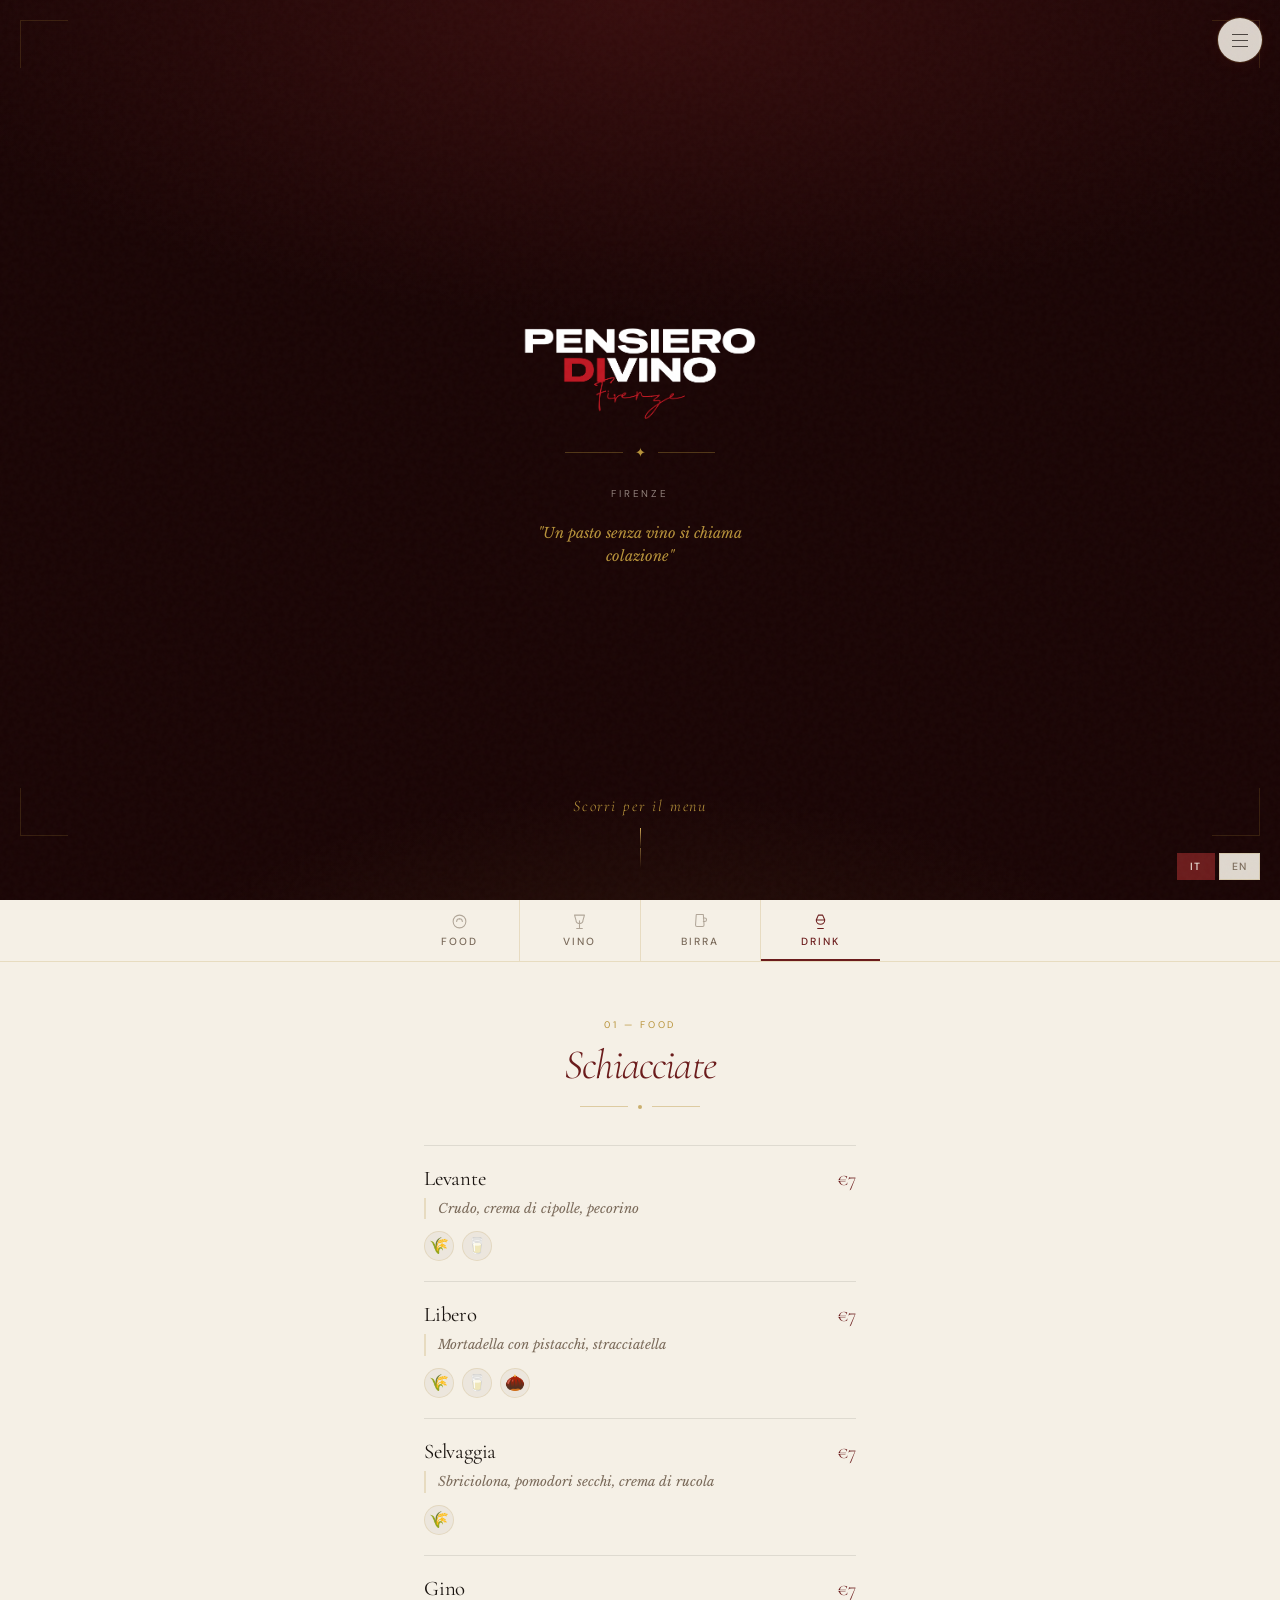
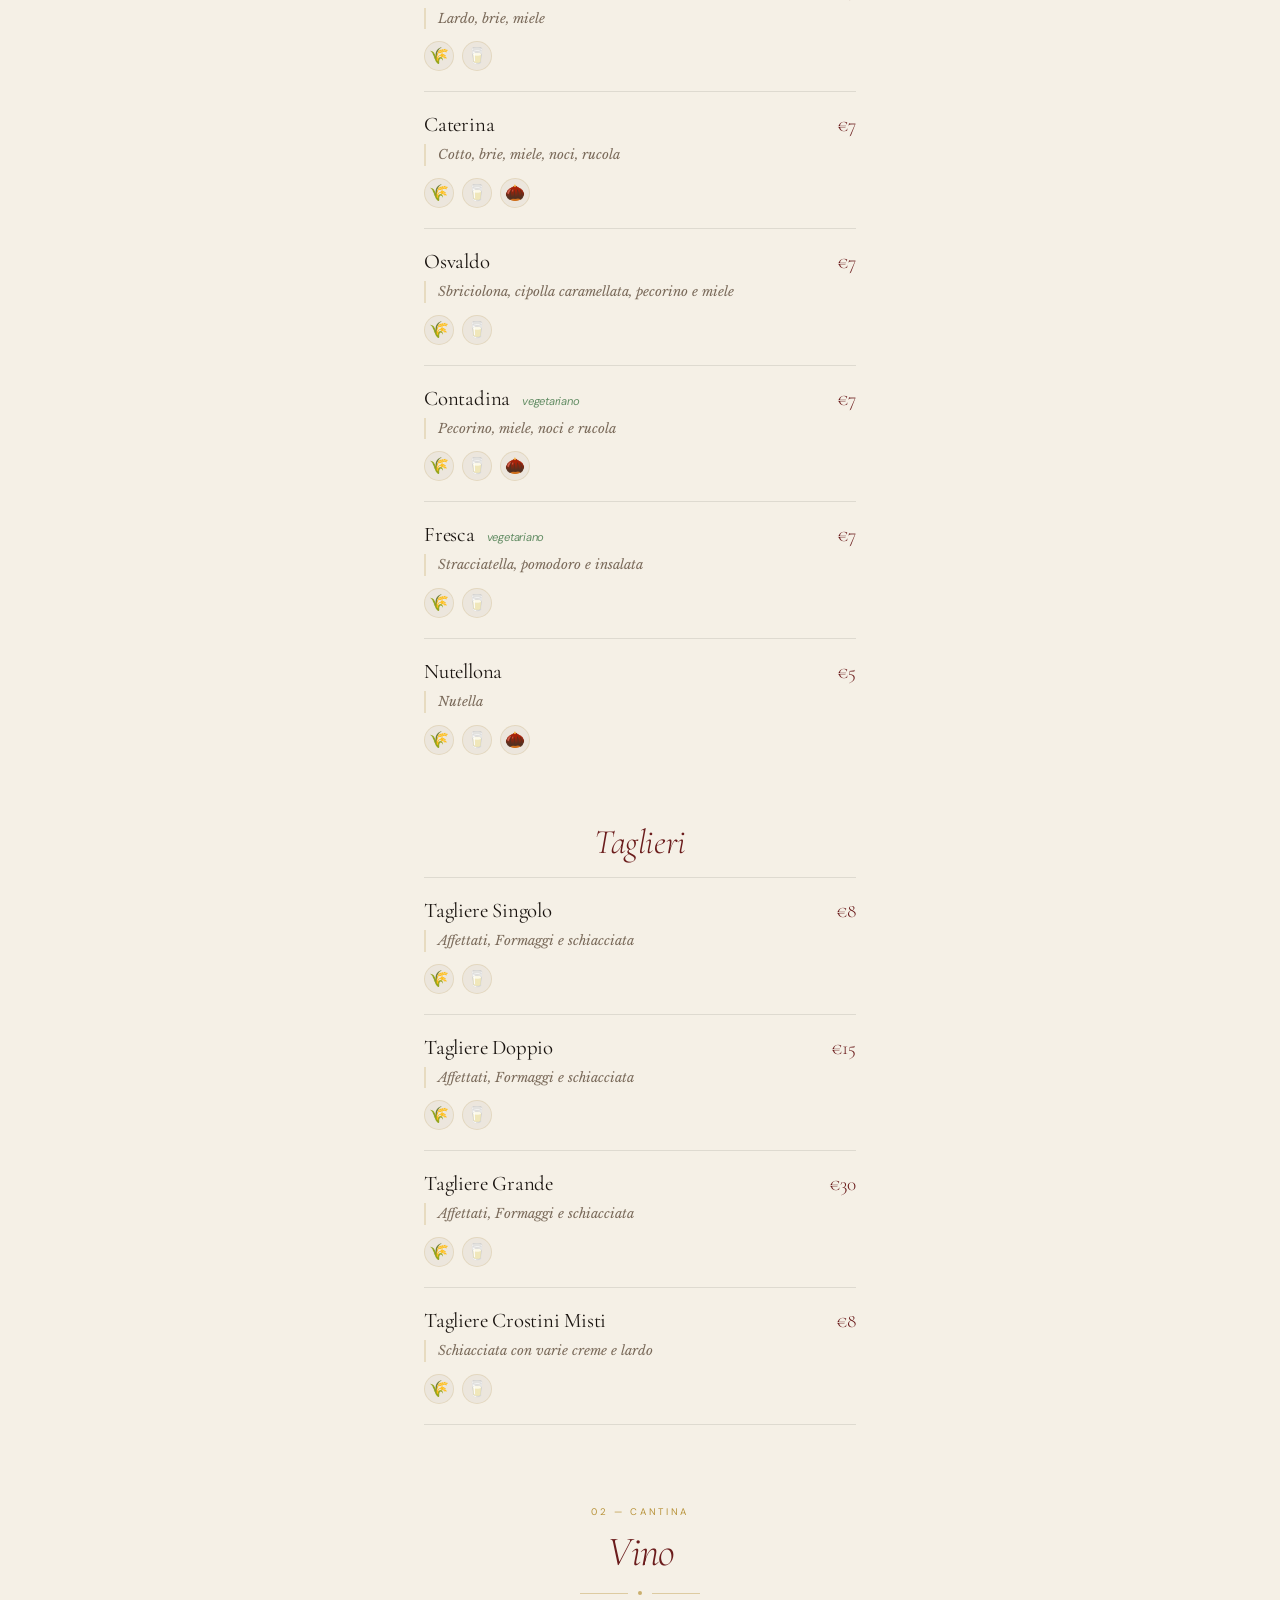
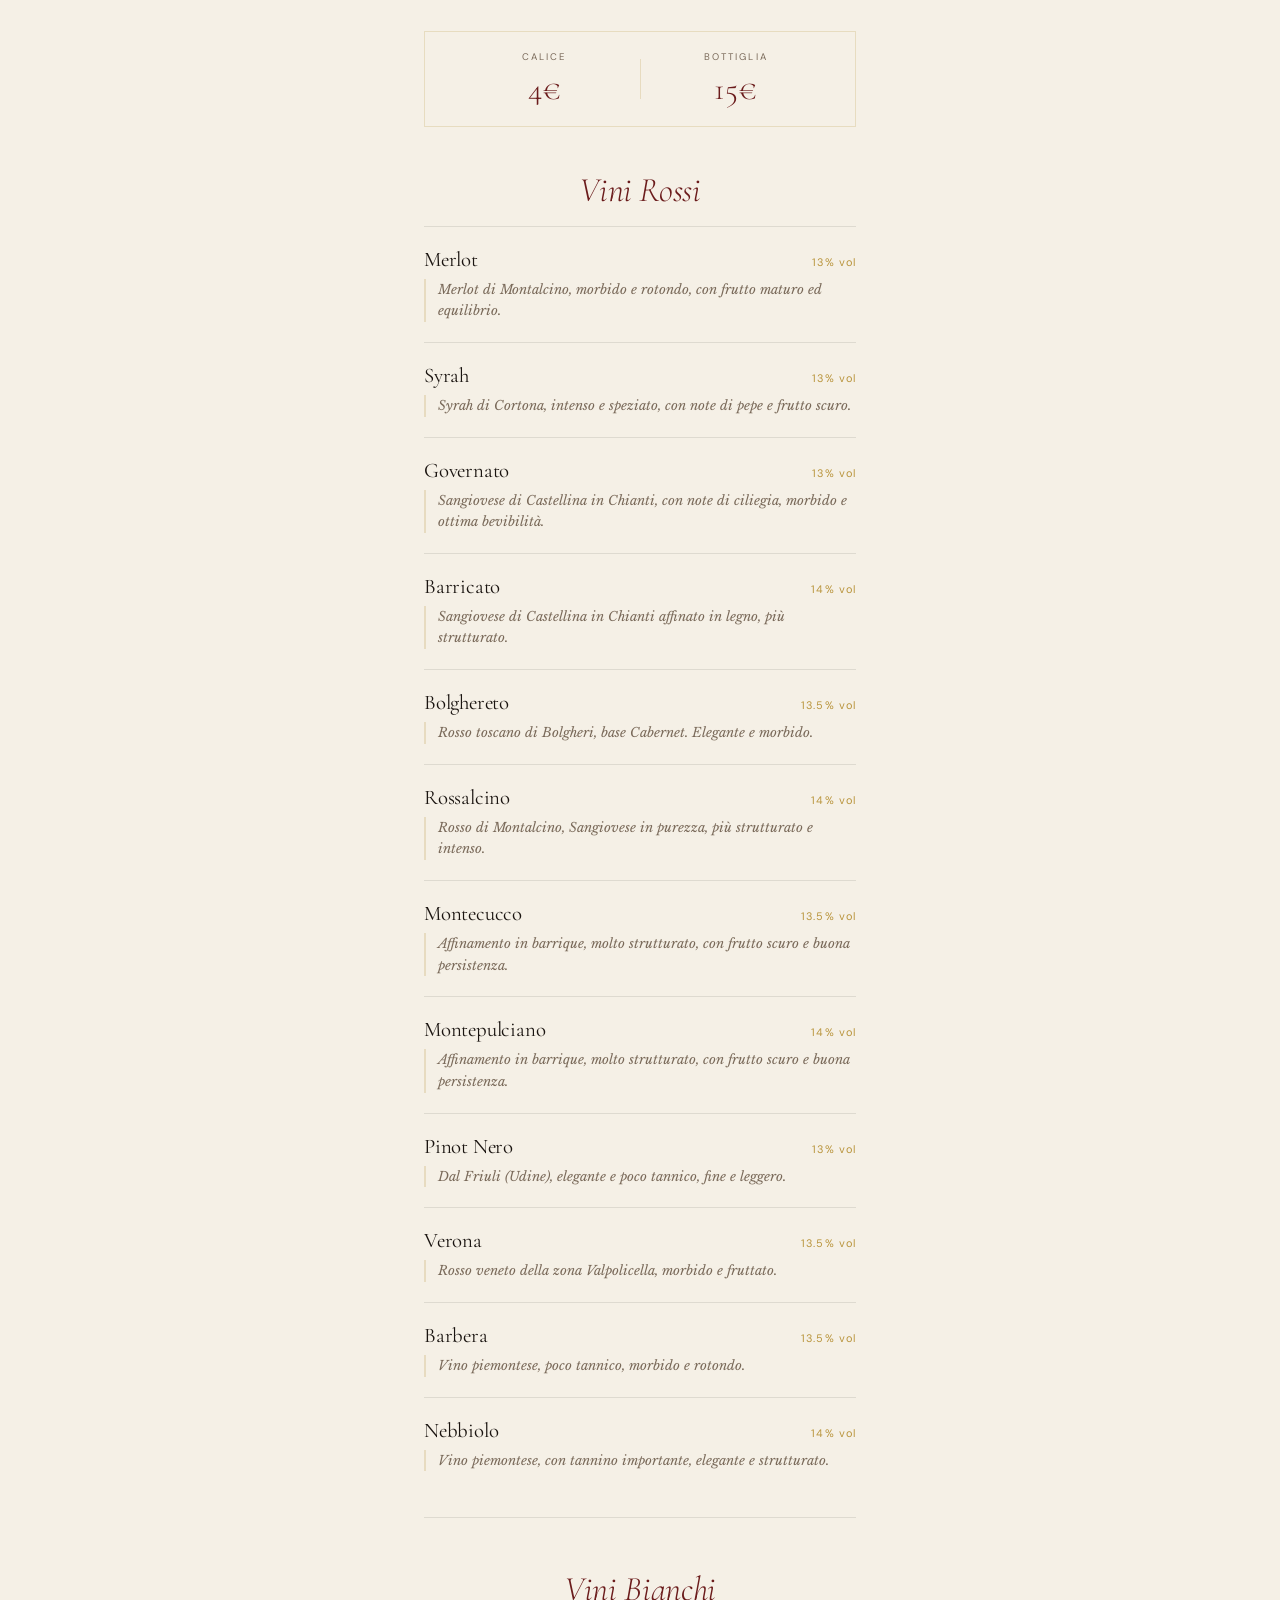
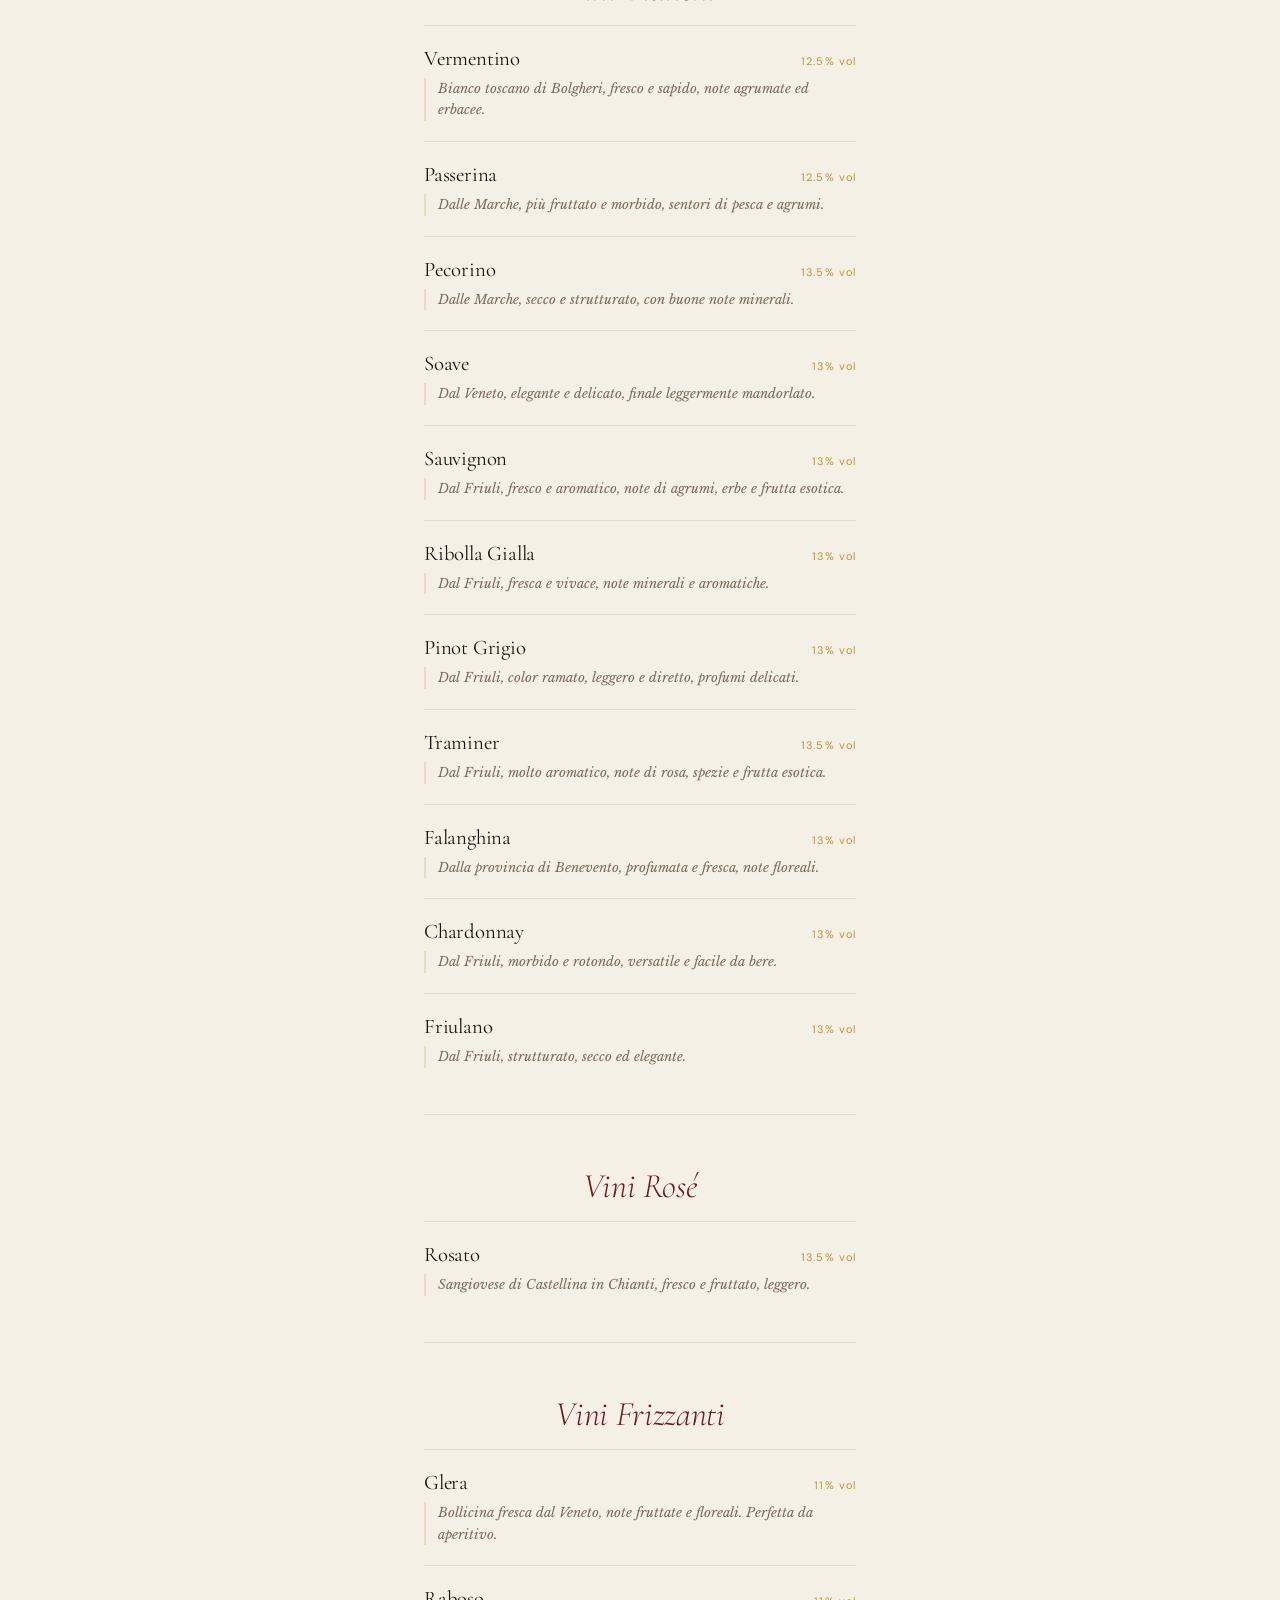
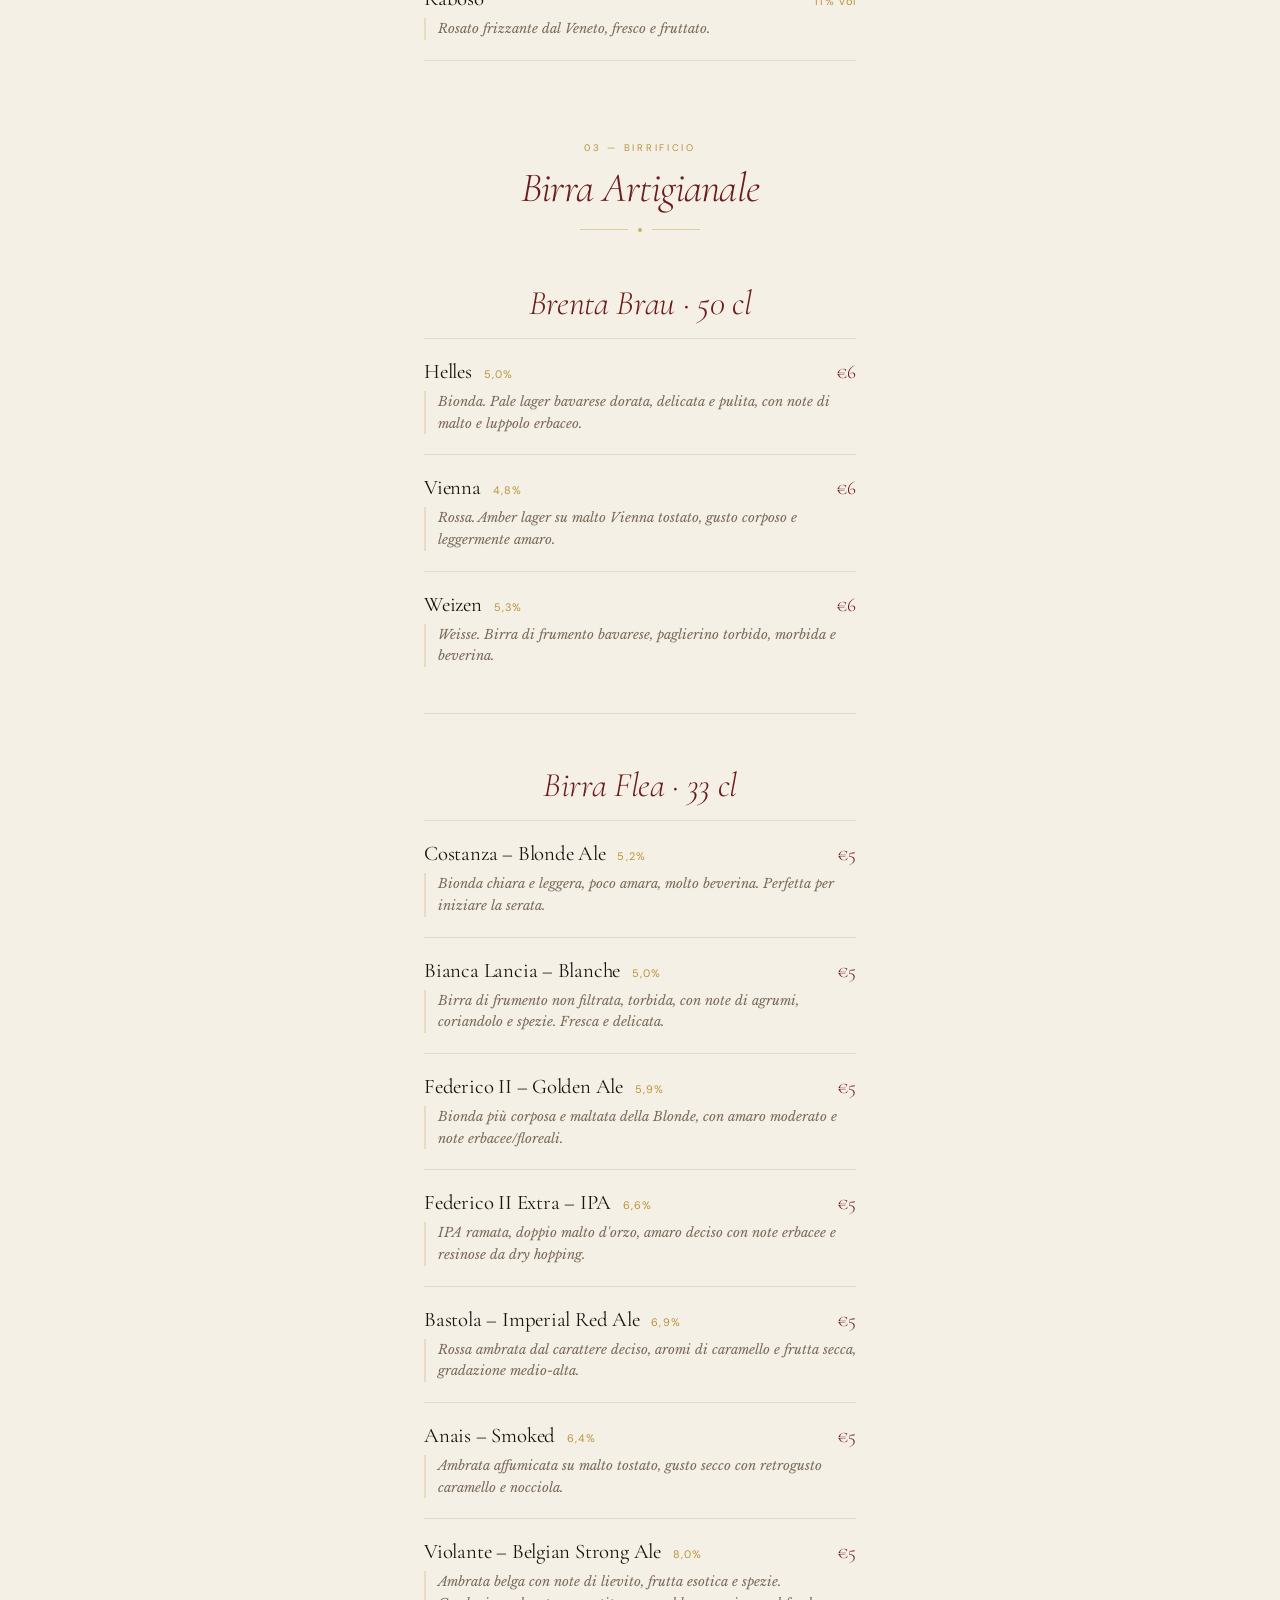
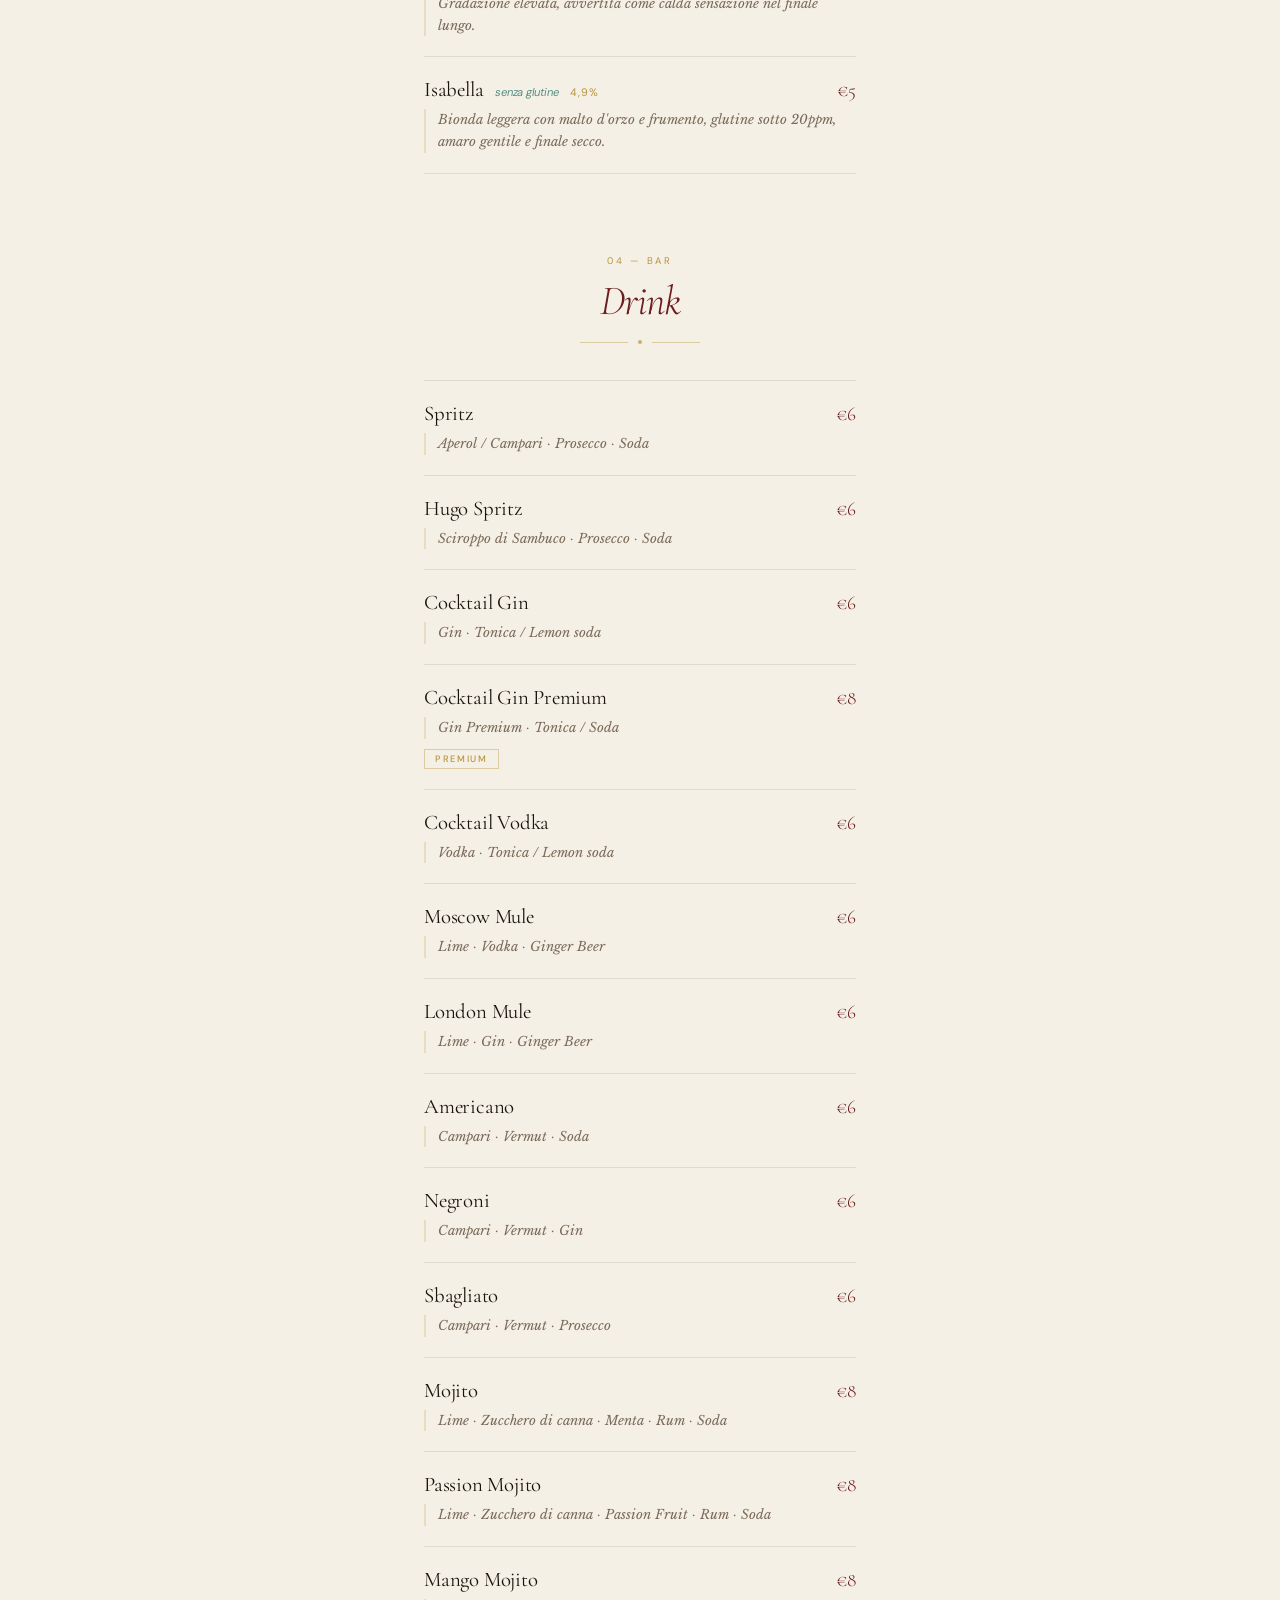
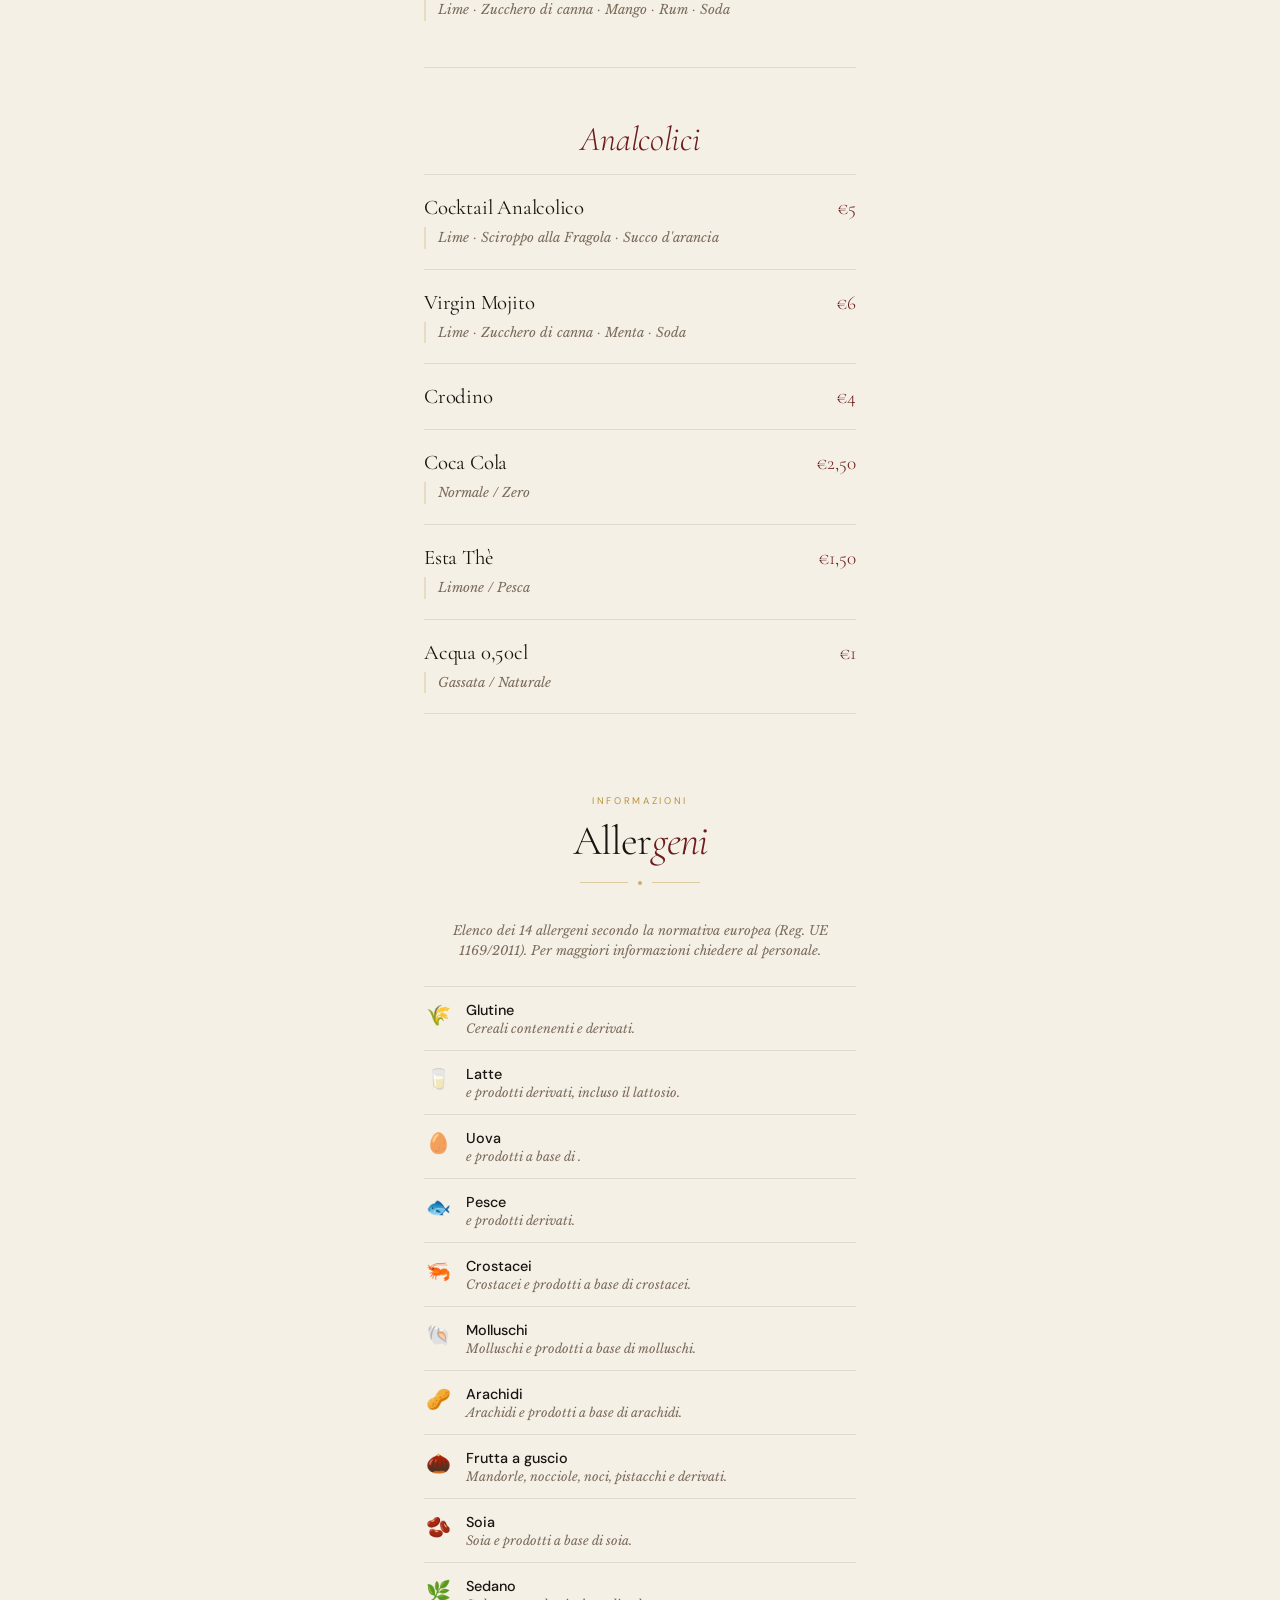
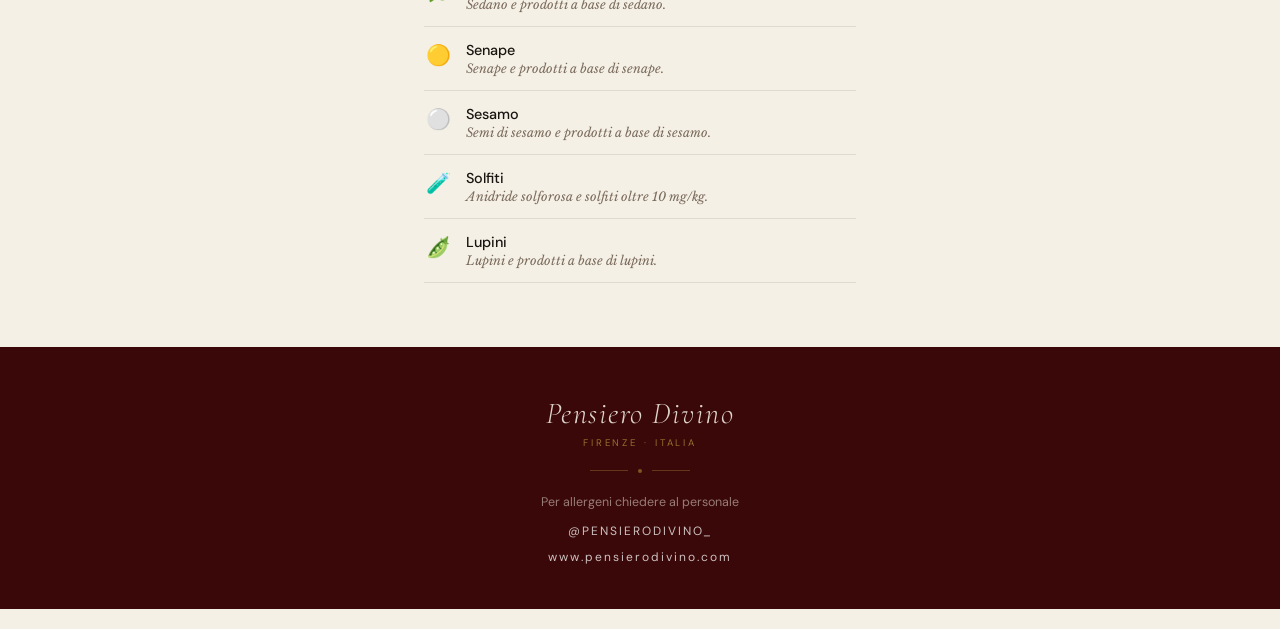
==== menu/index.html @ f4928035 "Rimuove temporaneamente il San Donato da menu e pagina vini Co-Authored-By: Claude Opus 5.5 <noreply" ====
<!DOCTYPE html>
<html lang="it">
<head>
<meta charset="UTF-8"/>
<meta name="viewport" content="width=device-width, initial-scale=1.0"/>
<title>Pensiero Divino — Menu | Firenze</title>
<meta name="description" content="Menu digitale di Pensiero Divino — vinaio a Firenze."/>
<meta name="theme-color" content="#6b1c1c"/>
<!-- Favicon -->
<link rel="icon" type="image/png" href="/assets/favicon/favicon-96x96.png" sizes="96x96">
<link rel="icon" type="image/svg+xml" href="/assets/favicon/favicon.svg">
<link rel="shortcut icon" href="/assets/favicon/favicon.ico">
<link rel="apple-touch-icon" sizes="180x180" href="/assets/favicon/apple-touch-icon.png">
<meta name="apple-mobile-web-app-title" content="Pensiero Divino">
<link rel="manifest" href="/assets/favicon/site.webmanifest">
<!-- Open Graph -->
<meta property="og:type" content="website">
<meta property="og:site_name" content="Pensiero Divino">
<meta property="og:locale" content="it_IT">
<meta property="og:title" content="Menu • Pensiero Divino | Firenze">
<meta property="og:description" content="Scopri il menu di Pensiero Divino — taglieri, schiacciate, calici e apericena. Enoteca a Firenze.">
<meta property="og:url" content="https://www.pensierodivino.com/menu/">
<meta property="og:image" content="https://www.pensierodivino.com/assets/foto/galleria-1.jpg">
<meta name="twitter:card" content="summary_large_image">
<meta name="twitter:title" content="Menu • Pensiero Divino | Firenze">
<meta name="twitter:description" content="Scopri il menu di Pensiero Divino — taglieri, schiacciate, calici e apericena. Enoteca a Firenze.">
<meta name="twitter:image" content="https://www.pensierodivino.com/assets/foto/galleria-1.jpg">
<link rel="preconnect" href="https://fonts.googleapis.com">
<link rel="preconnect" href="https://fonts.gstatic.com" crossorigin>
<link href="https://fonts.googleapis.com/css2?family=Cormorant+Garamond:ital,wght@0,300;0,400;0,600;1,300;1,400&family=Libre+Baskerville:ital,wght@0,400;1,400&family=DM+Sans:opsz,wght@9..40,300;9..40,400;9..40,500&display=swap" rel="stylesheet">
<style>
:root{
  --cream:#f5f0e6;--ink:#1a1410;--ink-soft:#7a6a5a;
  --wine:#6b1c1c;--gold:#b8933a;--gold-light:#d4aa55;
  --gold-line:rgba(184,147,58,0.22);--border:rgba(26,20,16,0.1);
}
*{margin:0;padding:0;box-sizing:border-box}
html{scroll-behavior:smooth}
body{font-family:'DM Sans',sans-serif;background:var(--cream);color:var(--ink);overflow-x:hidden;-webkit-font-smoothing:antialiased;}
body::after{content:'';position:fixed;inset:0;background-image:url("data:image/svg+xml,%3Csvg viewBox='0 0 200 200' xmlns='http://www.w3.org/2000/svg'%3E%3Cfilter id='n'%3E%3CfeTurbulence type='fractalNoise' baseFrequency='0.85' numOctaves='4' stitchTiles='stitch'/%3E%3C/filter%3E%3Crect width='100%25' height='100%25' filter='url(%23n)' opacity='0.035'/%3E%3C/svg%3E");pointer-events:none;z-index:9999;opacity:.7;}

/* ── FLOATING MENU ── */
.floating-menu{
  position:fixed;
  top:18px;
  right:18px;
  z-index:250;
  transition:opacity .3s ease, transform .3s ease;
}

.floating-menu.hidden{
  opacity:0;
  pointer-events:none;
  transform:translateY(-12px);
}

.menu-toggle{
  width:44px;
  height:44px;
  border:none;
  border-radius:50%;
  background:rgba(245,240,230,0.88);
  backdrop-filter:blur(14px);
  -webkit-backdrop-filter:blur(14px);
  display:flex;
  flex-direction:column;
  justify-content:center;
  align-items:center;
  gap:5px;
  cursor:pointer;
  transition:all .25s ease;
  box-shadow:0 2px 16px rgba(107,28,28,0.15), 0 0 0 1px rgba(184,147,58,0.22);
}

.menu-toggle:hover{
  background:rgba(245,240,230,1);
  box-shadow:0 4px 20px rgba(107,28,28,0.20), 0 0 0 1px rgba(184,147,58,0.38);
}

.menu-toggle span{
  width:16px;
  height:1px;
  background:var(--ink);
  opacity:0.75;
}

.menu-dropdown{
  position:absolute;
  top:56px;
  right:0;
  width:220px;
  padding:10px 8px;
  border-radius:4px;
  background:rgba(248,243,234,0.97);
  backdrop-filter:blur(20px);
  -webkit-backdrop-filter:blur(20px);
  border:1px solid rgba(184,147,58,0.20);
  box-shadow:0 12px 40px rgba(26,20,16,0.12), 0 2px 8px rgba(26,20,16,0.06);
  display:flex;
  flex-direction:column;
  gap:2px;
  opacity:0;
  pointer-events:none;
  transform:translateY(-8px);
  transition:all .3s cubic-bezier(0.22,1,0.36,1);
}

.menu-dropdown.open{
  opacity:1;
  pointer-events:auto;
  transform:translateY(0);
}

.menu-dropdown a{
  font-family:'Cormorant Garamond',serif;
  text-decoration:none;
  color:var(--ink);
  font-size:1.1rem;
  font-weight:400;
  letter-spacing:.03em;
  padding:12px 18px;
  border-bottom:1px solid rgba(184,147,58,0.12);
  transition:all .2s ease;
  display:block;
}

.menu-dropdown a:last-child{
  border-bottom:none;
}

.menu-dropdown a:hover{
  color:var(--wine);
  padding-left:24px;
}

/* ── HERO ── */
.hero{min-height:100svh;display:flex;flex-direction:column;align-items:center;justify-content:center;padding:60px 32px 80px;text-align:center;position:relative;overflow:hidden;background:#1a0505;}
.hero-bg{position:absolute;inset:0;background:radial-gradient(ellipse 90% 55% at 50% 0%,rgba(107,28,28,0.35),transparent 65%),radial-gradient(ellipse 70% 40% at 50% 110%,rgba(184,147,58,0.08),transparent 55%);pointer-events:none;}
.hero .hero-loc{color:rgba(242,232,220,0.55);}
.corner{position:absolute;width:48px;height:48px;opacity:.18;}
.corner.tl{top:20px;left:20px;border-top:1px solid var(--gold);border-left:1px solid var(--gold);}
.corner.tr{top:20px;right:20px;border-top:1px solid var(--gold);border-right:1px solid var(--gold);}
.corner.bl{bottom:64px;left:20px;border-bottom:1px solid var(--gold);border-left:1px solid var(--gold);}
.corner.br{bottom:64px;right:20px;border-bottom:1px solid var(--gold);border-right:1px solid var(--gold);}

.hero-wordmark{margin:0 auto 8px;opacity:0;animation:up .9s .2s forwards;}
.hero-wordmark img{width:260px;max-width:72vw;display:block;margin:0 auto;}
.hero-logo img{width:100%;height:100%;object-fit:contain;padding:10px;}
.eyebrow{font-size:.63rem;font-weight:400;letter-spacing:.28em;color:var(--gold);text-transform:uppercase;opacity:0;animation:up .9s .35s forwards;margin-bottom:14px;}
.hero-div{display:flex;align-items:center;gap:12px;width:150px;margin:0 auto 16px;opacity:0;animation:up .9s .4s forwards;}
.hero-div::before,.hero-div::after{content:'';flex:1;height:1px;background:var(--gold);opacity:.35;}
.hero-div span{color:var(--gold);font-size:.8rem;}
.hero-title{font-family:'Cormorant Garamond',serif;font-size:clamp(2.8rem,13vw,4.4rem);font-weight:400;letter-spacing:-.01em;line-height:1.05;opacity:0;animation:up .9s .5s forwards;}
.hero-title em{font-style:italic;color:var(--wine);}
.hero-loc{font-size:.62rem;letter-spacing:.28em;color:var(--ink-soft);text-transform:uppercase;margin-top:10px;opacity:0;animation:up .9s .6s forwards;}
.hero-quote{font-family:'Libre Baskerville',serif;font-style:italic;font-size:.9rem;color:var(--gold);line-height:1.65;margin:22px auto 0;max-width:260px;opacity:0;animation:up .9s .7s forwards;}

/* Lang switch — discreto in basso a destra */
.lang-switch{position:fixed;bottom:20px;right:20px;z-index:200;display:flex;gap:4px;opacity:0;animation:up .9s 1s forwards;}
.lang-switch button{font-family:'DM Sans',sans-serif;font-size:.65rem;font-weight:500;letter-spacing:.12em;padding:6px 12px;border:1px solid var(--gold-line);cursor:pointer;background:rgba(245,240,230,.9);backdrop-filter:blur(10px);color:var(--ink-soft);transition:all .2s;}
.lang-switch button.active{background:var(--wine);color:var(--cream);border-color:var(--wine);}
.lang-switch button:hover:not(.active){background:var(--cream-dark,#ede5d0);color:var(--ink);}

.scroll-cta{position:absolute;bottom:32px;left:0;right:0;display:flex;flex-direction:column;align-items:center;gap:12px;opacity:0;animation:up .9s 1.1s forwards;}
.scroll-cta span{font-family:'Cormorant Garamond',serif;font-style:italic;font-size:1rem;letter-spacing:.12em;color:var(--gold);text-align:center;font-weight:300;}
.scroll-line{display:flex;flex-direction:column;align-items:center;gap:0;}
.scroll-line::before,.scroll-line::after{content:'';display:block;width:1px;height:20px;background:linear-gradient(to bottom,var(--gold-light),transparent);}
.scroll-line::before{animation:drip 2s ease-in-out 1.8s infinite;}
.scroll-line::after{animation:drip 2s ease-in-out 2.2s infinite;opacity:.5;}
@keyframes drip{0%{transform:scaleY(0) translateY(-10px);opacity:0;}40%{transform:scaleY(1) translateY(0);opacity:1;}100%{transform:scaleY(1) translateY(8px);opacity:0;}}

/* ── NAV ── */
.nav-wrap{position:sticky;top:0;z-index:100;background:rgba(245,240,230,.92);backdrop-filter:blur(18px);-webkit-backdrop-filter:blur(18px);border-bottom:1px solid var(--gold-line);}
.nav-inner{display:flex;max-width:480px;margin:0 auto;}
.nav-inner a{flex:1;text-align:center;font-size:.65rem;font-weight:500;letter-spacing:.2em;text-transform:uppercase;text-decoration:none;color:var(--ink-soft);padding:13px 8px 11px;border-right:1px solid var(--gold-line);transition:all .2s;display:flex;flex-direction:column;align-items:center;gap:5px;}
.nav-inner a:last-child{border-right:none;}
.nav-inner a svg{width:17px;height:17px;opacity:.55;transition:opacity .2s;stroke:currentColor;}
.nav-inner a:hover,.nav-inner a.active{color:var(--wine);}
.nav-inner a:hover svg,.nav-inner a.active svg{opacity:1;}
.nav-inner a.active{border-bottom:2px solid var(--wine);}

/* ── SECTIONS ── */
.section{padding:56px 24px 24px;max-width:480px;margin:0 auto;}
.sec-head{text-align:center;margin-bottom:36px;}
.sec-tag{display:block;font-size:.6rem;font-weight:400;letter-spacing:.28em;color:var(--gold);text-transform:uppercase;margin-bottom:14px;}
.sec-title{font-family:'Cormorant Garamond',serif;font-size:2.6rem;font-weight:300;letter-spacing:-.02em;line-height:1;}
.sec-title em{font-style:italic;color:var(--wine);}
.sec-rule{display:flex;align-items:center;gap:10px;margin:18px auto 0;width:120px;}
.sec-rule::before,.sec-rule::after{content:'';flex:1;height:1px;background:var(--gold);opacity:.4;}
.sec-rule span{width:4px;height:4px;border-radius:50%;background:var(--gold);opacity:.7;flex-shrink:0;}

.sub-cat{
  font-family:'Cormorant Garamond',serif;
  font-size:2.15rem;
  font-weight:300;
  font-style:italic;
  letter-spacing:-.01em;
  color:var(--wine);
  text-transform:none;
  text-align:center;
  padding:54px 0 18px;
  border-top:1px solid var(--border);
  margin-top:26px;
  line-height:1;
}
.sub-cat-first{
  border-top:none;
  padding-top:18px;
}

/* Wine format */
.wine-format{border:1px solid var(--gold-line);padding:18px 24px;margin-bottom:28px;display:grid;grid-template-columns:1fr 1px 1fr;align-items:center;}
.wf-label{font-size:.6rem;letter-spacing:.22em;color:var(--ink-soft);text-transform:uppercase;text-align:center;display:block;margin-bottom:6px;}
.wf-price{font-family:'Cormorant Garamond',serif;font-size:2rem;font-weight:300;color:var(--wine);text-align:center;display:block;}
.wf-sep{width:1px;height:40px;background:var(--gold-line);}

/* ── MENU ITEMS ── */
.item{border-top:1px solid var(--border);padding:20px 0;}
.item:last-child{border-bottom:1px solid var(--border);}
.item-row{display:flex;justify-content:space-between;align-items:baseline;gap:12px;}
.item-name{font-family:'Cormorant Garamond',serif;font-size:1.3rem;font-weight:400;letter-spacing:-.01em;color:var(--ink);}
.badge-veg{display:inline-block;font-family:'DM Sans',sans-serif;font-size:0.7rem;font-weight:400;font-style:italic;color:#4a7c4e;vertical-align:middle;margin-left:7px;opacity:0.85;}
.badge-gf{display:inline-block;font-family:'DM Sans',sans-serif;font-size:0.7rem;font-weight:400;font-style:italic;color:#3a7c72;vertical-align:middle;margin-left:7px;opacity:0.85;}
.item-price{font-family:'Cormorant Garamond',serif;font-size:1.2rem;font-weight:300;color:var(--wine);white-space:nowrap;flex-shrink:0;}
.item-abv{display:inline-block;font-family:'DM Sans',sans-serif;font-size:.68rem;letter-spacing:.1em;color:var(--gold);white-space:nowrap;flex-shrink:0;vertical-align:middle;margin-left:7px;}
.item-desc{font-family:'Libre Baskerville',serif;font-style:italic;font-size:.82rem;color:var(--ink-soft);line-height:1.65;margin-top:7px;border-left:2px solid var(--gold-line);padding-left:12px;}
.item-badge{display:inline-block;margin-top:10px;font-size:.58rem;font-weight:500;letter-spacing:.18em;text-transform:uppercase;color:var(--gold);border:1px solid rgba(184,147,58,.4);padding:3px 10px;}

/* Allergeni inline */
.allergen-pills{
  display:flex;
  flex-wrap:wrap;
  gap:8px;
  margin-top:12px;
}

.ap{
  display:flex;
  align-items:center;
  justify-content:center;
  width:30px;
  height:30px;
  background:rgba(26,20,16,0.04);
  border:1px solid rgba(184,147,58,0.18);
  border-radius:50%;
  padding:0;
  flex-shrink:0;
}

.ap span:first-child{
  font-size:1rem;
  line-height:1;
}
/* ── ALLERGENI SECTION ── */
.allerg-note{font-family:'Libre Baskerville',serif;font-style:italic;font-size:.8rem;color:var(--ink-soft);text-align:center;margin-bottom:24px;line-height:1.6;}
.allerg-item{display:flex;align-items:flex-start;gap:14px;padding:14px 0;border-top:1px solid var(--border);}
.allerg-item:last-child{border-bottom:1px solid var(--border);}
.allerg-icon{font-size:1.25rem;width:28px;text-align:center;flex-shrink:0;margin-top:1px;}
.allerg-name{font-size:.9rem;font-weight:500;color:var(--ink);}
.allerg-desc{font-family:'Libre Baskerville',serif;font-style:italic;font-size:.78rem;color:var(--ink-soft);margin-top:2px;}

/* ── FOOTER ── */
.footer{background:#3a0808;padding:48px 24px 44px;text-align:center;margin-top:40px;}
.footer-logo{font-family:'Cormorant Garamond',serif;font-style:italic;font-size:1.9rem;font-weight:300;color:rgba(245,240,230,.88);letter-spacing:.05em;}
.footer-sub{font-size:.6rem;letter-spacing:.3em;color:rgba(184,147,58,.75);text-transform:uppercase;margin-top:4px;}
.footer-rule{display:flex;align-items:center;gap:10px;margin:20px auto;width:100px;}
.footer-rule::before,.footer-rule::after{content:'';flex:1;height:1px;background:rgba(184,147,58,.35);}
.footer-rule span{width:4px;height:4px;border-radius:50%;background:rgba(184,147,58,.55);flex-shrink:0;}
.footer-note{font-size:.78rem;color:rgba(245,240,230,.5);line-height:1.6;}
.footer-ig{display:inline-block;margin-top:16px;font-size:.68rem;letter-spacing:.15em;color:rgba(184,147,58,.65);text-transform:uppercase;text-decoration:none;}

/* ── ANIMATIONS ── */
@keyframes up{from{opacity:0;transform:translateY(18px)}to{opacity:1;transform:translateY(0)}}
@keyframes pulse{0%,100%{opacity:.4}50%{opacity:1}}
.reveal{opacity:0;transform:translateY(20px);transition:opacity .7s ease,transform .7s ease;}
.reveal.in{opacity:1;transform:translateY(0);}

/* i18n */
[data-en]{display:none;}
body.en [data-it]{display:none;}
body.en [data-en]{display:revert;}
  .footer-ig,
.footer-site {
  display: block;
  margin-top: 10px;
  color: rgba(255,255,255,0.75);
  text-decoration: none;
  font-size: 12px;
  letter-spacing: 2px;
  transition: opacity 0.3s ease;
}

.footer-ig:hover,
.footer-site:hover {
  opacity: 0.7;
}
</style>
</head>

<body class="it">

<!-- FLOATING MENU -->
<div class="floating-menu">
  <button class="menu-toggle" id="menuToggle" aria-label="Menu">
    <span></span>
    <span></span>
    <span></span>
  </button>

  <div class="menu-dropdown" id="menuDropdown">
    <a href="/">Home</a>
    <a href="/chi-siamo">Chi siamo</a>
    <a href="/vini">Vini</a>
    <a href="/contatti">Contatti</a>
    <a href="/menu">Menu</a>
  </div>
</div>

<!-- HERO -->
<section class="hero">
  <div class="hero-bg"></div>
  <div class="corner tl"></div><div class="corner tr"></div>
  <div class="corner bl"></div><div class="corner br"></div>

  <div class="hero-wordmark">
    <img src="../assets/loghi/logo-orizzontale-bianco.png" alt="Pensiero Divino">
  </div>

  <div class="hero-div"><span>✦</span></div>

  <div class="hero-loc">Firenze</div>

  <p class="hero-quote" data-it>"Un pasto senza vino si chiama colazione"</p>
  <p class="hero-quote" data-en>"A meal without wine is called breakfast"</p>

  <div class="scroll-cta">
    <span data-it>Scorri per il menu</span>
    <span data-en>Scroll for the menu</span>
    <div class="scroll-line"></div>
  </div>
</section>

<!-- Lang switch fisso -->
<div class="lang-switch">
  <button id="btn-it" class="active" onclick="setLang('it')">IT</button>
  <button id="btn-en" onclick="setLang('en')">EN</button>
</div>

<!-- NAV -->
<nav class="nav-wrap">
  <div class="nav-inner">
    <a href="#food" class="nav-link">
      <!-- piatto / plate icon -->
      <svg viewBox="0 0 24 24" fill="none" stroke-width="1.5" stroke-linecap="round" stroke-linejoin="round">
        <circle cx="12" cy="12" r="9"/>
        <path d="M8 12a4 4 0 0 1 8 0"/>
        <line x1="12" y1="8" x2="12" y2="8.5"/>
      </svg>
      <span data-it>Food</span><span data-en>Food</span>
    </a>
    <a href="#vino" class="nav-link">
      <svg viewBox="0 0 24 24" fill="none" stroke-width="1.5" stroke-linecap="round" stroke-linejoin="round">
        <path d="M8 22h8M12 11v11M5 3h14l-2 7a5 5 0 01-10 0L5 3z"/>
      </svg>
      <span data-it>Vino</span><span data-en>Wine</span>
    </a>
    <a href="#birre" class="nav-link">
      <svg viewBox="0 0 24 24" fill="none" stroke-width="1.5" stroke-linecap="round" stroke-linejoin="round">
        <path d="M6 2h10l1 15a2 2 0 01-2 2H7a2 2 0 01-2-2L6 2z"/>
        <path d="M16 7h2a2 2 0 010 5h-2"/>
      </svg>
      <span data-it>Birra</span><span data-en>Beer</span>
    </a>
    <a href="#drink" class="nav-link">
      <svg viewBox="0 0 24 24" fill="none" stroke-width="1.5" stroke-linecap="round" stroke-linejoin="round">
        <path d="M8 22h8M9 3h6l3 7H6l3-7zM6 10c0 3.314 2.686 6 6 6s6-2.686 6-6"/>
      </svg>
      <span data-it>Drink</span><span data-en>Drinks</span>
    </a>
  </div>
</nav>

<!-- FOOD -->
<section class="section reveal" id="food">
  <div class="sec-head">
    <span class="sec-tag">01 — Food</span>
    <h2 class="sec-title"><span data-it><em>Schiacciate</em></span><span data-en><em>Flatbreads</em></span></h2>
    <div class="sec-rule"><span></span></div>
  </div>

  <div class="item reveal">
    <div class="item-row"><div class="item-name">Levante</div><div class="item-price">€7</div></div>
    <div class="item-desc" data-it>Crudo, crema di cipolle, pecorino</div>
    <div class="item-desc" data-en>Cured ham, onion cream, pecorino</div>
    <div class="allergen-pills"><span class="ap"><span>🌾</span></span><span class="ap"><span>🥛</span></span></div>
  </div>

  <div class="item reveal">
    <div class="item-row"><div class="item-name">Libero</div><div class="item-price">€7</div></div>
    <div class="item-desc" data-it>Mortadella con pistacchi, stracciatella</div>
    <div class="item-desc" data-en>Mortadella with pistachios, stracciatella</div>
    <div class="allergen-pills"><span class="ap"><span>🌾</span></span><span class="ap"><span>🥛</span></span><span class="ap"><span>🌰</span></span></div>
  </div>

  <div class="item reveal">
    <div class="item-row"><div class="item-name">Selvaggia</div><div class="item-price">€7</div></div>
    <div class="item-desc" data-it>Sbriciolona, pomodori secchi, crema di rucola</div>
    <div class="item-desc" data-en>Crumbled sausage, sun-dried tomatoes, rocket cream</div>
    <div class="allergen-pills"><span class="ap"><span>🌾</span></span></div>
  </div>

  <div class="item reveal">
    <div class="item-row"><div class="item-name">Gino</div><div class="item-price">€7</div></div>
    <div class="item-desc" data-it>Lardo, brie, miele</div>
    <div class="item-desc" data-en>Lard, brie, honey</div>
    <div class="allergen-pills"><span class="ap"><span>🌾</span></span><span class="ap"><span>🥛</span></span></div>
  </div>

  <div class="item reveal">
    <div class="item-row"><div class="item-name">Caterina</div><div class="item-price">€7</div></div>
    <div class="item-desc" data-it>Cotto, brie, miele, noci, rucola</div>
    <div class="item-desc" data-en>Cooked ham, brie, honey, walnuts, rocket</div>
    <div class="allergen-pills"><span class="ap"><span>🌾</span></span><span class="ap"><span>🥛</span></span><span class="ap"><span>🌰</span></span></div>
  </div>

  <div class="item reveal">
    <div class="item-row"><div class="item-name">Osvaldo</div><div class="item-price">€7</div></div>
    <div class="item-desc" data-it>Sbriciolona, cipolla caramellata, pecorino e miele</div>
    <div class="item-desc" data-en>Crumbled sausage, caramelised onion, pecorino and honey</div>
    <div class="allergen-pills"><span class="ap"><span>🌾</span></span><span class="ap"><span>🥛</span></span></div>
  </div>

  <div class="item reveal">
    <div class="item-row"><div class="item-name">Contadina <span class="badge-veg" data-it>vegetariano</span><span class="badge-veg" data-en>vegetarian</span></div><div class="item-price">€7</div></div>
    <div class="item-desc" data-it>Pecorino, miele, noci e rucola</div>
    <div class="item-desc" data-en>Pecorino, honey, walnuts and rocket</div>
    <div class="allergen-pills"><span class="ap"><span>🌾</span></span><span class="ap"><span>🥛</span></span><span class="ap"><span>🌰</span></span></div>
  </div>

  <div class="item reveal">
    <div class="item-row"><div class="item-name">Fresca <span class="badge-veg" data-it>vegetariano</span><span class="badge-veg" data-en>vegetarian</span></div><div class="item-price">€7</div></div>
    <div class="item-desc" data-it>Stracciatella, pomodoro e insalata</div>
    <div class="item-desc" data-en>Stracciatella, tomato and salad</div>
    <div class="allergen-pills"><span class="ap"><span>🌾</span></span><span class="ap"><span>🥛</span></span></div>
  </div>

  <div class="item reveal">
    <div class="item-row"><div class="item-name">Nutellona</div><div class="item-price">€5</div></div>
    <div class="item-desc">Nutella</div>
    <div class="allergen-pills"><span class="ap"><span>🌾</span></span><span class="ap"><span>🥛</span></span><span class="ap"><span>🌰</span></span></div>
  </div>

  <!-- TAGLIERI -->
  <div class="sub-cat sub-cat-first" style="margin-top:32px;">
    <span data-it>Taglieri</span><span data-en>Boards</span>
  </div>

  <div class="item reveal">
    <div class="item-row">
      <div class="item-name"><span data-it>Tagliere Singolo</span><span data-en>Single Board</span></div>
      <div class="item-price">€8</div>
    </div>
    <div class="item-desc" data-it>Affettati, Formaggi e schiacciata</div>
    <div class="item-desc" data-en>Cured meats, Cheeses and flatbread</div>
    <div class="allergen-pills"><span class="ap"><span>🌾</span></span><span class="ap"><span>🥛</span></span></div>
  </div>

  <div class="item reveal">
    <div class="item-row">
      <div class="item-name"><span data-it>Tagliere Doppio</span><span data-en>Double Board</span></div>
      <div class="item-price">€15</div>
    </div>
    <div class="item-desc" data-it>Affettati, Formaggi e schiacciata</div>
    <div class="item-desc" data-en>Cured meats, Cheeses and flatbread</div>
    <div class="allergen-pills"><span class="ap"><span>🌾</span></span><span class="ap"><span>🥛</span></span></div>
  </div>

  <div class="item reveal">
    <div class="item-row">
      <div class="item-name"><span data-it>Tagliere Grande</span><span data-en>Large Board</span></div>
      <div class="item-price">€30</div>
    </div>
    <div class="item-desc" data-it>Affettati, Formaggi e schiacciata</div>
    <div class="item-desc" data-en>Cured meats, Cheeses and flatbread</div>
    <div class="allergen-pills"><span class="ap"><span>🌾</span></span><span class="ap"><span>🥛</span></span></div>
  </div>

  <div class="item reveal">
    <div class="item-row">
      <div class="item-name"><span data-it>Tagliere Crostini Misti</span><span data-en>Mixed Crostini Board</span></div>
      <div class="item-price">€8</div>
    </div>
    <div class="item-desc" data-it>Schiacciata con varie creme e lardo</div>
    <div class="item-desc" data-en>Flatbread with various creams and lard</div>
    <div class="allergen-pills"><span class="ap"><span>🌾</span></span><span class="ap"><span>🥛</span></span></div>
  </div>
</section>

<!-- VINO -->
<section class="section reveal" id="vino">
  <div class="sec-head">
    <span class="sec-tag">02 — <span data-it>Cantina</span><span data-en>Cellar</span></span>
    <h2 class="sec-title"><em><span data-it>Vino</span><span data-en>Wine</span></em></h2>
    <div class="sec-rule"><span></span></div>
  </div>

  <div class="wine-format">
    <div><span class="wf-label"><span data-it>Calice</span><span data-en>Glass</span></span><span class="wf-price">4€</span></div>
    <div class="wf-sep"></div>
    <div><span class="wf-label"><span data-it>Bottiglia</span><span data-en>Bottle</span></span><span class="wf-price">15€</span></div>
  </div>

  <div class="sub-cat sub-cat-first"><span data-it>Vini Rossi</span><span data-en>Red Wines</span></div>
  <div class="item reveal"><div class="item-row"><div class="item-name">Merlot</div><div class="item-abv">13% vol</div></div><div class="item-desc" data-it>Merlot di Montalcino, morbido e rotondo, con frutto maturo ed equilibrio.</div><div class="item-desc" data-en>Montalcino Merlot, soft and round, with ripe fruit and balance.</div></div>
  <div class="item reveal"><div class="item-row"><div class="item-name">Syrah</div><div class="item-abv">13% vol</div></div><div class="item-desc" data-it>Syrah di Cortona, intenso e speziato, con note di pepe e frutto scuro.</div><div class="item-desc" data-en>Cortona Syrah, intense and spiced, with pepper and dark fruit notes.</div></div>
  <div class="item reveal"><div class="item-row"><div class="item-name">Governato</div><div class="item-abv">13% vol</div></div><div class="item-desc" data-it>Sangiovese di Castellina in Chianti, con note di ciliegia, morbido e ottima bevibilità.</div><div class="item-desc" data-en>Chianti Sangiovese, cherry notes, soft and very drinkable.</div></div>
  <div class="item reveal"><div class="item-row"><div class="item-name">Barricato</div><div class="item-abv">14% vol</div></div><div class="item-desc" data-it>Sangiovese di Castellina in Chianti affinato in legno, più strutturato.</div><div class="item-desc" data-en>Oak-aged Chianti Sangiovese, more structured, with spice notes.</div></div>
  <!-- TEMP rimosso: <div class="item reveal"><div class="item-row"><div class="item-name">San Donato</div><div class="item-abv">13% vol</div></div><div class="item-desc" data-it>80% Sangiovese 20% Merlot, equilibrato e morbido, note di frutto rosso.</div><div class="item-desc" data-en>80% Sangiovese 20% Merlot, balanced, soft with red fruit notes.</div></div> -->
  <div class="item reveal"><div class="item-row"><div class="item-name">Bolghereto</div><div class="item-abv">13.5% vol</div></div><div class="item-desc" data-it>Rosso toscano di Bolgheri, base Cabernet. Elegante e morbido.</div><div class="item-desc" data-en>Bolgheri Cabernet-based Tuscan red. Elegant and smooth.</div></div>
  <div class="item reveal"><div class="item-row"><div class="item-name">Rossalcino</div><div class="item-abv">14% vol</div></div><div class="item-desc" data-it>Rosso di Montalcino, Sangiovese in purezza, più strutturato e intenso.</div><div class="item-desc" data-en>Montalcino Sangiovese, structured and intense.</div></div>
  <div class="item reveal"><div class="item-row"><div class="item-name">Montecucco</div><div class="item-abv">13.5% vol</div></div><div class="item-desc" data-it>Affinamento in barrique, molto strutturato, con frutto scuro e buona persistenza.</div><div class="item-desc" data-en>Barrique-aged, very structured, dark fruit and long finish.</div></div>
  <div class="item reveal"><div class="item-row"><div class="item-name">Montepulciano</div><div class="item-abv">14% vol</div></div><div class="item-desc" data-it>Affinamento in barrique, molto strutturato, con frutto scuro e buona persistenza.</div><div class="item-desc" data-en>Barrique-aged, very structured, dark fruit and long finish.</div></div>
  <div class="item reveal"><div class="item-row"><div class="item-name">Pinot Nero</div><div class="item-abv">13% vol</div></div><div class="item-desc" data-it>Dal Friuli (Udine), elegante e poco tannico, fine e leggero.</div><div class="item-desc" data-en>Friuli Pinot Noir, elegant, low tannin, fine and light.</div></div>
  <div class="item reveal"><div class="item-row"><div class="item-name">Verona</div><div class="item-abv">13.5% vol</div></div><div class="item-desc" data-it>Rosso veneto della zona Valpolicella, morbido e fruttato.</div><div class="item-desc" data-en>Valpolicella Veneto red, soft and fruity.</div></div>
  <div class="item reveal"><div class="item-row"><div class="item-name">Barbera</div><div class="item-abv">13.5% vol</div></div><div class="item-desc" data-it>Vino piemontese, poco tannico, morbido e rotondo.</div><div class="item-desc" data-en>Piedmontese wine, low tannin, soft and round.</div></div>
  <div class="item reveal"><div class="item-row"><div class="item-name">Nebbiolo</div><div class="item-abv">14% vol</div></div><div class="item-desc" data-it>Vino piemontese, con tannino importante, elegante e strutturato.</div><div class="item-desc" data-en>Piedmontese Nebbiolo, firm tannin, elegant and structured.</div></div>

  <div class="sub-cat"><span data-it>Vini Bianchi</span><span data-en>White Wines</span></div>
  <div class="item reveal"><div class="item-row"><div class="item-name">Vermentino</div><div class="item-abv">12.5% vol</div></div><div class="item-desc" data-it>Bianco toscano di Bolgheri, fresco e sapido, note agrumate ed erbacee.</div><div class="item-desc" data-en>Bolgheri Tuscan white, fresh and savory, citrus and herbal notes.</div></div>
  <div class="item reveal"><div class="item-row"><div class="item-name">Passerina</div><div class="item-abv">12.5% vol</div></div><div class="item-desc" data-it>Dalle Marche, più fruttato e morbido, sentori di pesca e agrumi.</div><div class="item-desc" data-en>From Marche, fruity and soft, peach and citrus hints.</div></div>
  <div class="item reveal"><div class="item-row"><div class="item-name">Pecorino</div><div class="item-abv">13.5% vol</div></div><div class="item-desc" data-it>Dalle Marche, secco e strutturato, con buone note minerali.</div><div class="item-desc" data-en>From Marche, dry and structured with mineral notes.</div></div>
  <div class="item reveal"><div class="item-row"><div class="item-name">Soave</div><div class="item-abv">13% vol</div></div><div class="item-desc" data-it>Dal Veneto, elegante e delicato, finale leggermente mandorlato.</div><div class="item-desc" data-en>Veneto Soave, elegant and delicate, slightly almond finish.</div></div>
  <div class="item reveal"><div class="item-row"><div class="item-name">Sauvignon</div><div class="item-abv">13% vol</div></div><div class="item-desc" data-it>Dal Friuli, fresco e aromatico, note di agrumi, erbe e frutta esotica.</div><div class="item-desc" data-en>Friuli Sauvignon, fresh and aromatic, citrus, herbs and exotic fruit.</div></div>
  <div class="item reveal"><div class="item-row"><div class="item-name">Ribolla Gialla</div><div class="item-abv">13% vol</div></div><div class="item-desc" data-it>Dal Friuli, fresca e vivace, note minerali e aromatiche.</div><div class="item-desc" data-en>Friuli Ribolla Gialla, fresh and lively, mineral and aromatic.</div></div>
  <div class="item reveal"><div class="item-row"><div class="item-name">Pinot Grigio</div><div class="item-abv">13% vol</div></div><div class="item-desc" data-it>Dal Friuli, color ramato, leggero e diretto, profumi delicati.</div><div class="item-desc" data-en>Friuli Pinot Grigio, copper-hued, light and direct, delicate aromas.</div></div>
  <div class="item reveal"><div class="item-row"><div class="item-name">Traminer</div><div class="item-abv">13.5% vol</div></div><div class="item-desc" data-it>Dal Friuli, molto aromatico, note di rosa, spezie e frutta esotica.</div><div class="item-desc" data-en>Friuli Traminer, highly aromatic, rose, spice and exotic fruit.</div></div>
  <div class="item reveal"><div class="item-row"><div class="item-name">Falanghina</div><div class="item-abv">13% vol</div></div><div class="item-desc" data-it>Dalla provincia di Benevento, profumata e fresca, note floreali.</div><div class="item-desc" data-en>Benevento Falanghina, fragrant and fresh, floral notes.</div></div>
  <div class="item reveal"><div class="item-row"><div class="item-name">Chardonnay</div><div class="item-abv">13% vol</div></div><div class="item-desc" data-it>Dal Friuli, morbido e rotondo, versatile e facile da bere.</div><div class="item-desc" data-en>Friuli Chardonnay, soft and round, versatile and easy drinking.</div></div>
  <div class="item reveal"><div class="item-row"><div class="item-name">Friulano</div><div class="item-abv">13% vol</div></div><div class="item-desc" data-it>Dal Friuli, strutturato, secco ed elegante.</div><div class="item-desc" data-en>Friulano, structured, dry and elegant.</div></div>

  <div class="sub-cat"><span data-it>Vini Rosé</span><span data-en>Rosé Wines</span></div>
  <div class="item reveal"><div class="item-row"><div class="item-name">Rosato</div><div class="item-abv">13.5% vol</div></div><div class="item-desc" data-it>Sangiovese di Castellina in Chianti, fresco e fruttato, leggero.</div><div class="item-desc" data-en>Chianti Sangiovese rosé, fresh, fruity and light.</div></div>

  <div class="sub-cat"><span data-it>Vini Frizzanti</span><span data-en>Sparkling Wines</span></div>
  <div class="item reveal"><div class="item-row"><div class="item-name">Glera</div><div class="item-abv">11% vol</div></div><div class="item-desc" data-it>Bollicina fresca dal Veneto, note fruttate e floreali. Perfetta da aperitivo.</div><div class="item-desc" data-en>Fresh Veneto sparkling, fruity and floral notes. Perfect as aperitivo.</div></div>
  <div class="item reveal"><div class="item-row"><div class="item-name">Raboso</div><div class="item-abv">11% vol</div></div><div class="item-desc" data-it>Rosato frizzante dal Veneto, fresco e fruttato.</div><div class="item-desc" data-en>Veneto sparkling rosé, fresh and fruity.</div></div>
</section>

<!-- BIRRE -->
<section class="section reveal" id="birre">
  <div class="sec-head">
    <span class="sec-tag">03 — <span data-it>Birrificio</span><span data-en>Brewery</span></span>
    <h2 class="sec-title"><em><span data-it>Birra Artigianale</span><span data-en>Craft Beer</span></em></h2>
    <div class="sec-rule"><span></span></div>
  </div>

  <div class="sub-cat sub-cat-first">Brenta Brau · 50 cl</div>
  <div class="item reveal"><div class="item-row"><div class="item-name">Helles <span class="item-abv">5,0%</span></div><div class="item-price">€6</div></div><div class="item-desc" data-it>Bionda. Pale lager bavarese dorata, delicata e pulita, con note di malto e luppolo erbaceo.</div><div class="item-desc" data-en>Pale Lager. Golden Bavarian pale lager, delicate and clean, with malt and herbal hop notes.</div></div>
  <div class="item reveal"><div class="item-row"><div class="item-name">Vienna <span class="item-abv">4,8%</span></div><div class="item-price">€6</div></div><div class="item-desc" data-it>Rossa. Amber lager su malto Vienna tostato, gusto corposo e leggermente amaro.</div><div class="item-desc" data-en>Red Lager. Amber lager brewed with toasted Vienna malt, full-bodied and slightly bitter.</div></div>
  <div class="item reveal"><div class="item-row"><div class="item-name">Weizen <span class="item-abv">5,3%</span></div><div class="item-price">€6</div></div><div class="item-desc" data-it>Weisse. Birra di frumento bavarese, paglierino torbido, morbida e beverina.</div><div class="item-desc" data-en>Wheat Beer. Bavarian wheat beer, cloudy straw-yellow, soft and easy-drinking.</div></div>

  <div class="sub-cat">Birra Flea · 33 cl</div>
  <div class="item reveal"><div class="item-row"><div class="item-name">Costanza <span data-it>– Blonde Ale</span><span data-en>– Blonde Ale</span> <span class="item-abv">5,2%</span></div><div class="item-price">€5</div></div><div class="item-desc" data-it>Bionda chiara e leggera, poco amara, molto beverina. Perfetta per iniziare la serata.</div><div class="item-desc" data-en>Light, easy-drinking golden ale, low bitterness. Perfect to start the evening.</div></div>
  <div class="item reveal"><div class="item-row"><div class="item-name">Bianca Lancia <span data-it>– Blanche</span><span data-en>– Blanche</span> <span class="item-abv">5,0%</span></div><div class="item-price">€5</div></div><div class="item-desc" data-it>Birra di frumento non filtrata, torbida, con note di agrumi, coriandolo e spezie. Fresca e delicata.</div><div class="item-desc" data-en>Unfiltered wheat beer, cloudy, with citrus, coriander and spice notes. Fresh and delicate.</div></div>
  <div class="item reveal"><div class="item-row"><div class="item-name">Federico II <span data-it>– Golden Ale</span><span data-en>– Golden Ale</span> <span class="item-abv">5,9%</span></div><div class="item-price">€5</div></div><div class="item-desc" data-it>Bionda più corposa e maltata della Blonde, con amaro moderato e note erbacee/floreali.</div><div class="item-desc" data-en>Fuller-bodied and maltier than the Blonde, with moderate bitterness and herbal/floral notes.</div></div>
  <div class="item reveal"><div class="item-row"><div class="item-name">Federico II Extra <span data-it>– IPA</span><span data-en>– IPA</span> <span class="item-abv">6,6%</span></div><div class="item-price">€5</div></div><div class="item-desc" data-it>IPA ramata, doppio malto d'orzo, amaro deciso con note erbacee e resinose da dry hopping.</div><div class="item-desc" data-en>Copper-hued IPA, double barley malt, bold bitterness with herbal and resinous dry-hop notes.</div></div>
  <div class="item reveal"><div class="item-row"><div class="item-name">Bastola <span data-it>– Imperial Red Ale</span><span data-en>– Imperial Red Ale</span> <span class="item-abv">6,9%</span></div><div class="item-price">€5</div></div><div class="item-desc" data-it>Rossa ambrata dal carattere deciso, aromi di caramello e frutta secca, gradazione medio-alta.</div><div class="item-desc" data-en>Bold amber red ale, aromas of caramel and dried fruit, medium-high strength.</div></div>
  <div class="item reveal"><div class="item-row"><div class="item-name">Anais <span data-it>– Smoked</span><span data-en>– Smoked</span> <span class="item-abv">6,4%</span></div><div class="item-price">€5</div></div><div class="item-desc" data-it>Ambrata affumicata su malto tostato, gusto secco con retrogusto caramello e nocciola.</div><div class="item-desc" data-en>Smoked amber beer on toasted malt, dry taste with a caramel and hazelnut finish.</div></div>
  <div class="item reveal"><div class="item-row"><div class="item-name">Violante <span data-it>– Belgian Strong Ale</span><span data-en>– Belgian Strong Ale</span> <span class="item-abv">8,0%</span></div><div class="item-price">€5</div></div><div class="item-desc" data-it>Ambrata belga con note di lievito, frutta esotica e spezie. Gradazione elevata, avvertita come calda sensazione nel finale lungo.</div><div class="item-desc" data-en>Amber Belgian ale with yeasty notes, exotic fruit and spice. High strength, felt as a warm sensation in the long finish.</div></div>
  <div class="item reveal"><div class="item-row"><div class="item-name">Isabella <span class="badge-gf" data-it>senza glutine</span><span class="badge-gf" data-en>gluten free</span> <span class="item-abv">4,9%</span></div><div class="item-price">€5</div></div><div class="item-desc" data-it>Bionda leggera con malto d'orzo e frumento, glutine sotto 20ppm, amaro gentile e finale secco.</div><div class="item-desc" data-en>Light golden beer with barley and wheat malt, gluten below 20ppm, gentle bitterness and dry finish.</div></div>
</section>

<!-- DRINK -->
<section class="section reveal" id="drink">
  <div class="sec-head">
    <span class="sec-tag">04 — Bar</span>
    <h2 class="sec-title"><em>Drink</em></h2>
    <div class="sec-rule"><span></span></div>
  </div>

  <div class="item reveal"><div class="item-row"><div class="item-name">Spritz</div><div class="item-price">€6</div></div><div class="item-desc">Aperol / Campari · Prosecco · Soda</div></div>
  <div class="item reveal"><div class="item-row"><div class="item-name">Hugo Spritz</div><div class="item-price">€6</div></div><div class="item-desc"><span data-it>Sciroppo di Sambuco · Prosecco · Soda</span><span data-en>Elderflower syrup · Prosecco · Soda</span></div></div>
  <div class="item reveal"><div class="item-row"><div class="item-name">Cocktail Gin</div><div class="item-price">€6</div></div><div class="item-desc">Gin · Tonica / Lemon soda</div></div>
  <div class="item reveal">
    <div class="item-row"><div class="item-name">Cocktail Gin Premium</div><div class="item-price">€8</div></div>
    <div class="item-desc">Gin Premium · Tonica / Soda</div>
    <div class="item-badge">Premium</div>
  </div>
  <div class="item reveal"><div class="item-row"><div class="item-name">Cocktail Vodka</div><div class="item-price">€6</div></div><div class="item-desc">Vodka · Tonica / Lemon soda</div></div>
  <div class="item reveal"><div class="item-row"><div class="item-name">Moscow Mule</div><div class="item-price">€6</div></div><div class="item-desc">Lime · Vodka · Ginger Beer</div></div>
  <div class="item reveal"><div class="item-row"><div class="item-name">London Mule</div><div class="item-price">€6</div></div><div class="item-desc">Lime · Gin · Ginger Beer</div></div>
  <div class="item reveal"><div class="item-row"><div class="item-name">Americano</div><div class="item-price">€6</div></div><div class="item-desc">Campari · Vermut · Soda</div></div>
  <div class="item reveal"><div class="item-row"><div class="item-name">Negroni</div><div class="item-price">€6</div></div><div class="item-desc">Campari · Vermut · Gin</div></div>
  <div class="item reveal"><div class="item-row"><div class="item-name">Sbagliato</div><div class="item-price">€6</div></div><div class="item-desc">Campari · Vermut · Prosecco</div></div>
  <div class="item reveal"><div class="item-row"><div class="item-name">Mojito</div><div class="item-price">€8</div></div><div class="item-desc"><span data-it>Lime · Zucchero di canna · Menta · Rum · Soda</span><span data-en>Lime · Cane sugar · Mint · Rum · Soda</span></div></div>
  <div class="item reveal"><div class="item-row"><div class="item-name">Passion Mojito</div><div class="item-price">€8</div></div><div class="item-desc">Lime · <span data-it>Zucchero di canna</span><span data-en>Cane sugar</span> · Passion Fruit · Rum · Soda</div></div>
  <div class="item reveal"><div class="item-row"><div class="item-name">Mango Mojito</div><div class="item-price">€8</div></div><div class="item-desc">Lime · <span data-it>Zucchero di canna</span><span data-en>Cane sugar</span> · Mango · Rum · Soda</div></div>

  <div class="sub-cat"><span data-it>Analcolici</span><span data-en>Non-alcoholic</span></div>
  <div class="item reveal"><div class="item-row"><div class="item-name"><span data-it>Cocktail Analcolico</span><span data-en>Mocktail</span></div><div class="item-price">€5</div></div><div class="item-desc">Lime · <span data-it>Sciroppo alla Fragola · Succo d'arancia</span><span data-en>Strawberry syrup · Orange juice</span></div></div>
  <div class="item reveal"><div class="item-row"><div class="item-name">Virgin Mojito</div><div class="item-price">€6</div></div><div class="item-desc">Lime · <span data-it>Zucchero di canna · Menta · Soda</span><span data-en>Cane sugar · Mint · Soda</span></div></div>
  <div class="item reveal"><div class="item-row"><div class="item-name">Crodino</div><div class="item-price">€4</div></div></div>
  <div class="item reveal"><div class="item-row"><div class="item-name">Coca Cola</div><div class="item-price">€2,50</div></div><div class="item-desc" data-it>Normale / Zero</div><div class="item-desc" data-en>Regular / Zero</div></div>
  <div class="item reveal"><div class="item-row"><div class="item-name">Esta Thè</div><div class="item-price">€1,50</div></div><div class="item-desc"><span data-it>Limone / Pesca</span><span data-en>Lemon / Peach</span></div></div>
  <div class="item reveal"><div class="item-row"><div class="item-name"><span data-it>Acqua 0,50cl</span><span data-en>Water 0,50cl</span></div><div class="item-price">€1</div></div><div class="item-desc"><span data-it>Gassata / Naturale</span><span data-en>Sparkling / Still</span></div></div>
</section>

<!-- ALLERGENI -->
<section class="section reveal" id="allergeni">
  <div class="sec-head">
    <span class="sec-tag"><span data-it>Informazioni</span><span data-en>Information</span></span>
    <h2 class="sec-title"><span data-it>Aller<em>geni</em></span><span data-en>Aller<em>gens</em></span></h2>
    <div class="sec-rule"><span></span></div>
  </div>
  <p class="allerg-note" data-it>Elenco dei 14 allergeni secondo la normativa europea (Reg. UE 1169/2011). Per maggiori informazioni chiedere al personale.</p>
  <p class="allerg-note" data-en>List of 14 allergens according to EU regulation (Reg. EU 1169/2011). For more information please ask our staff.</p>

  <div class="allerg-item reveal"><div class="allerg-icon">🌾</div><div><div class="allerg-name"><span data-it>Glutine</span><span data-en>Gluten</span></div><div class="allerg-desc" data-it>Cereali contenenti  e derivati.</div><div class="allerg-desc" data-en>Cereals containing gluten and derivatives.</div></div></div>
  <div class="allerg-item reveal"><div class="allerg-icon">🥛</div><div><div class="allerg-name"><span data-it>Latte</span><span data-en>Milk</span></div><div class="allerg-desc" data-it> e prodotti derivati, incluso il lattosio.</div><div class="allerg-desc" data-en>Milk and dairy products, including lactose.</div></div></div>
  <div class="allerg-item reveal"><div class="allerg-icon">🥚</div><div><div class="allerg-name"><span data-it>Uova</span><span data-en>Eggs</span></div><div class="allerg-desc" data-it> e prodotti a base di .</div><div class="allerg-desc" data-en>Eggs and egg-based products.</div></div></div>
  <div class="allerg-item reveal"><div class="allerg-icon">🐟</div><div><div class="allerg-name"><span data-it>Pesce</span><span data-en>Fish</span></div><div class="allerg-desc" data-it> e prodotti derivati.</div><div class="allerg-desc" data-en>Fish and fish derivatives.</div></div></div>
  <div class="allerg-item reveal"><div class="allerg-icon">🦐</div><div><div class="allerg-name"><span data-it>Crostacei</span><span data-en>Crustaceans</span></div><div class="allerg-desc" data-it>Crostacei e prodotti a base di crostacei.</div><div class="allerg-desc" data-en>Crustaceans and crustacean-based products.</div></div></div>
  <div class="allerg-item reveal"><div class="allerg-icon">🐚</div><div><div class="allerg-name"><span data-it>Molluschi</span><span data-en>Molluscs</span></div><div class="allerg-desc" data-it>Molluschi e prodotti a base di molluschi.</div><div class="allerg-desc" data-en>Molluscs and mollusc-based products.</div></div></div>
  <div class="allerg-item reveal"><div class="allerg-icon">🥜</div><div><div class="allerg-name"><span data-it>Arachidi</span><span data-en>Peanuts</span></div><div class="allerg-desc" data-it>Arachidi e prodotti a base di arachidi.</div><div class="allerg-desc" data-en>Peanuts and peanut-based products.</div></div></div>
  <div class="allerg-item reveal"><div class="allerg-icon">🌰</div><div><div class="allerg-name"><span data-it>Frutta a guscio</span><span data-en>Tree nuts</span></div><div class="allerg-desc" data-it>Mandorle, nocciole, noci, pistacchi e derivati.</div><div class="allerg-desc" data-en>Almonds, hazelnuts, walnuts, pistachios and derivatives.</div></div></div>
  <div class="allerg-item reveal"><div class="allerg-icon">🫘</div><div><div class="allerg-name"><span data-it>Soia</span><span data-en>Soya</span></div><div class="allerg-desc" data-it>Soia e prodotti a base di soia.</div><div class="allerg-desc" data-en>Soya and soya-based products.</div></div></div>
  <div class="allerg-item reveal"><div class="allerg-icon">🌿</div><div><div class="allerg-name"><span data-it>Sedano</span><span data-en>Celery</span></div><div class="allerg-desc" data-it>Sedano e prodotti a base di sedano.</div><div class="allerg-desc" data-en>Celery and celery-based products.</div></div></div>
  <div class="allerg-item reveal"><div class="allerg-icon">🟡</div><div><div class="allerg-name"><span data-it>Senape</span><span data-en>Mustard</span></div><div class="allerg-desc" data-it>Senape e prodotti a base di senape.</div><div class="allerg-desc" data-en>Mustard and mustard-based products.</div></div></div>
  <div class="allerg-item reveal"><div class="allerg-icon">⚪</div><div><div class="allerg-name"><span data-it>Sesamo</span><span data-en>Sesame</span></div><div class="allerg-desc" data-it>Semi di sesamo e prodotti a base di sesamo.</div><div class="allerg-desc" data-en>Sesame seeds and sesame-based products.</div></div></div>
  <div class="allerg-item reveal"><div class="allerg-icon">🧪</div><div><div class="allerg-name"><span data-it>Solfiti</span><span data-en>Sulphites</span></div><div class="allerg-desc" data-it>Anidride solforosa e solfiti oltre 10 mg/kg.</div><div class="allerg-desc" data-en>Sulphur dioxide and sulphites above 10 mg/kg.</div></div></div>
  <div class="allerg-item reveal"><div class="allerg-icon">🫛</div><div><div class="allerg-name"><span data-it>Lupini</span><span data-en>Lupin</span></div><div class="allerg-desc" data-it>Lupini e prodotti a base di lupini.</div><div class="allerg-desc" data-en>Lupin and lupin-based products.</div></div></div>
</section>

<footer class="footer reveal">
  <div class="footer-logo">Pensiero Divino</div>
  <div class="footer-sub">Firenze · Italia</div>
  <div class="footer-rule"><span></span></div>
  <div class="footer-note" data-it>Per allergeni chiedere al personale</div>
  <div class="footer-note" data-en>For allergens please ask our staff</div>
  <a href="https://www.instagram.com/pensierodivino_/" class="footer-ig" target="_blank">
@pensierodivino_
</a>

<a href="https://www.pensierodivino.com" class="footer-site" target="_blank">
www.pensierodivino.com
</a>
</footer>

<script>
// Scroll reveal
const obs = new IntersectionObserver((entries) => {
  entries.forEach((e, i) => {
    if (e.isIntersecting) {
      setTimeout(() => e.target.classList.add('in'), i * 45);
      obs.unobserve(e.target);
    }
  });
}, { threshold: 0.06 });
document.querySelectorAll('.reveal').forEach(el => obs.observe(el));

// Active nav
const navLinks = document.querySelectorAll('.nav-link');
const navObs = new IntersectionObserver((entries) => {
  entries.forEach(e => {
    if (e.isIntersecting) {
      navLinks.forEach(l => l.classList.remove('active'));
      const a = document.querySelector(`.nav-link[href="#${e.target.id}"]`);
      if (a) a.classList.add('active');
    }
  });
}, { rootMargin: '-30% 0px -60% 0px' });
['food','vino','birre','drink'].forEach(id => {
  const el = document.getElementById(id);
  if (el) navObs.observe(el);
});

// Language switch
function setLang(lang) {
  document.body.className = lang;
  document.getElementById('btn-it').classList.toggle('active', lang === 'it');
  document.getElementById('btn-en').classList.toggle('active', lang === 'en');
  document.documentElement.lang = lang;
}

// Floating menu
const menuToggle = document.getElementById('menuToggle');
const menuDropdown = document.getElementById('menuDropdown');

menuToggle.addEventListener('click', () => {
  menuDropdown.classList.toggle('open');
});

window.addEventListener('click', (e) => {
  if (!e.target.closest('.floating-menu')) {
    menuDropdown.classList.remove('open');
  }
});
// Hide floating menu after hero — passivo e throttlato con rAF (scroll più fluido)
const floatingMenu = document.querySelector('.floating-menu');
let floatingMenuTicking = false;

function updateFloatingMenu() {
  if (window.scrollY > window.innerHeight * 0.55) {
    floatingMenu.classList.add('hidden');
    menuDropdown.classList.remove('open');
  } else {
    floatingMenu.classList.remove('hidden');
  }
  floatingMenuTicking = false;
}

window.addEventListener('scroll', () => {
  if (!floatingMenuTicking) {
    floatingMenuTicking = true;
    requestAnimationFrame(updateFloatingMenu);
  }
}, { passive: true });
</script>
</body>
</html>
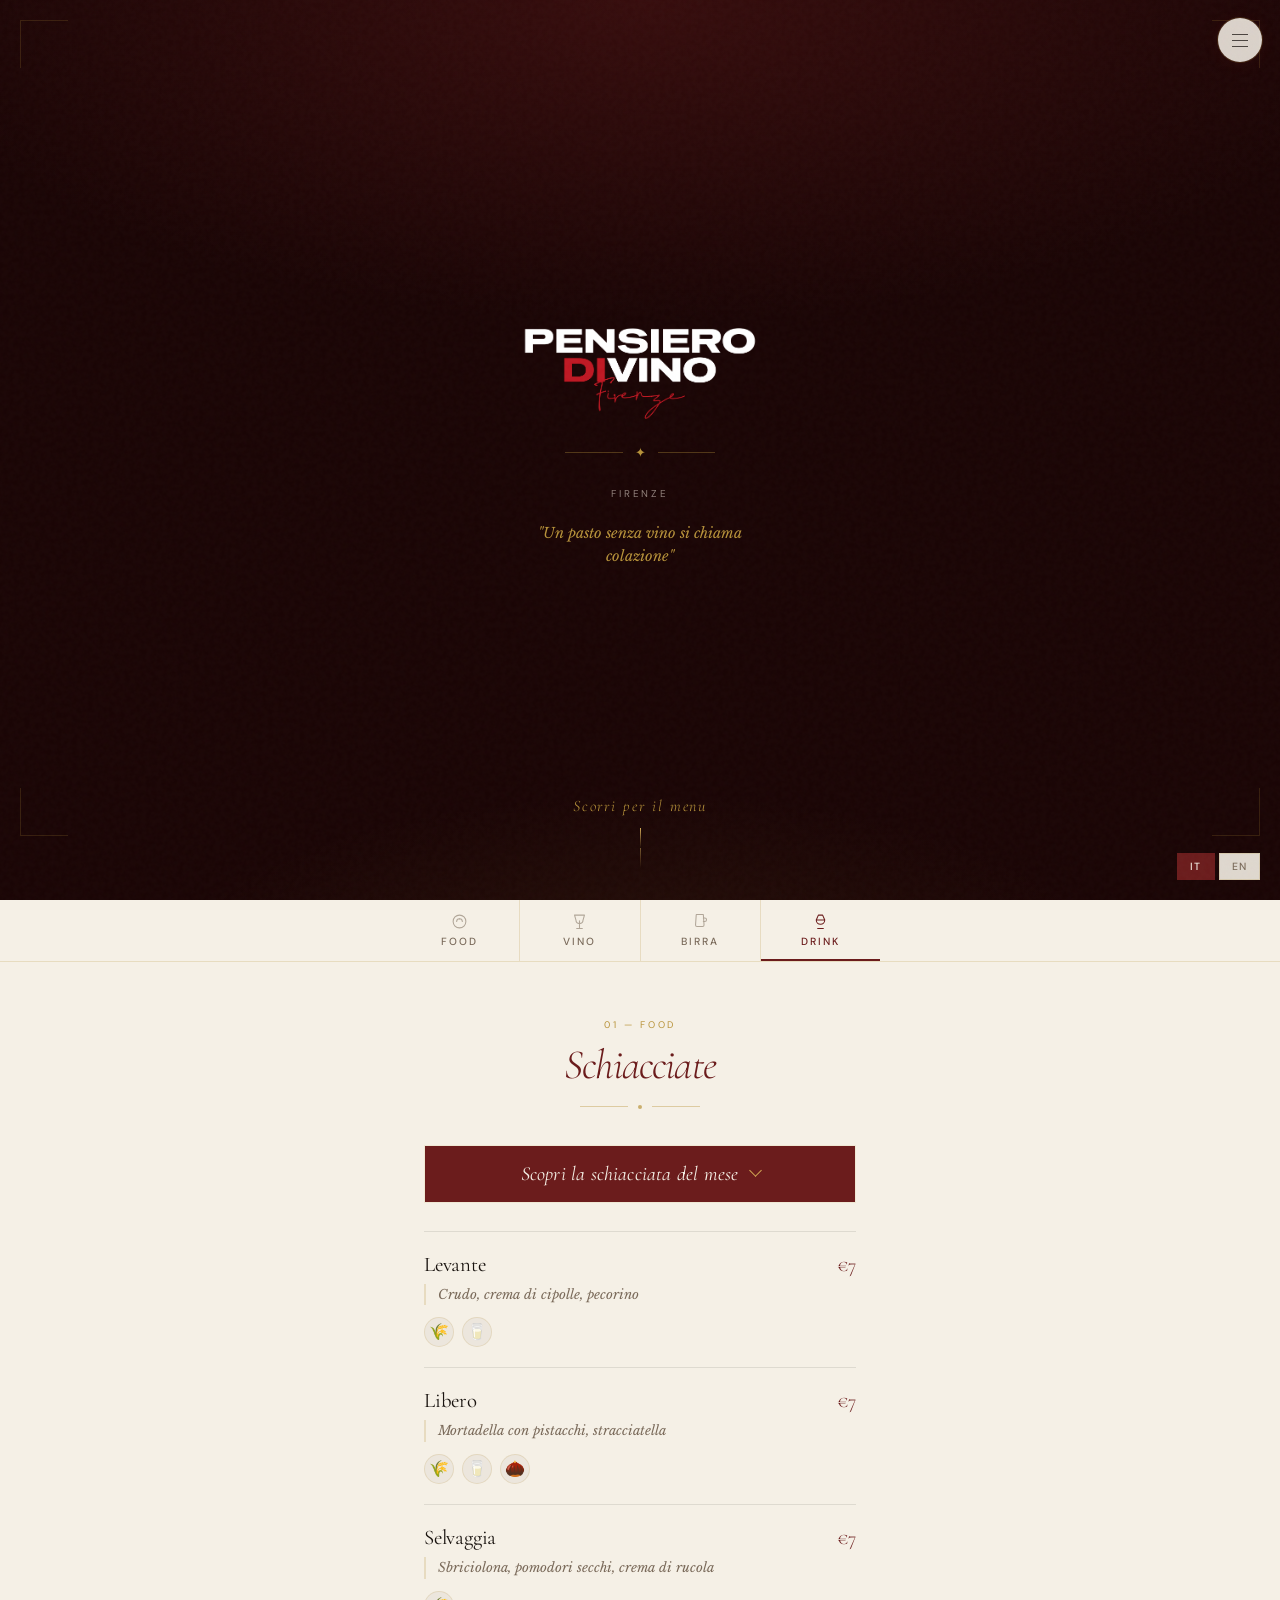
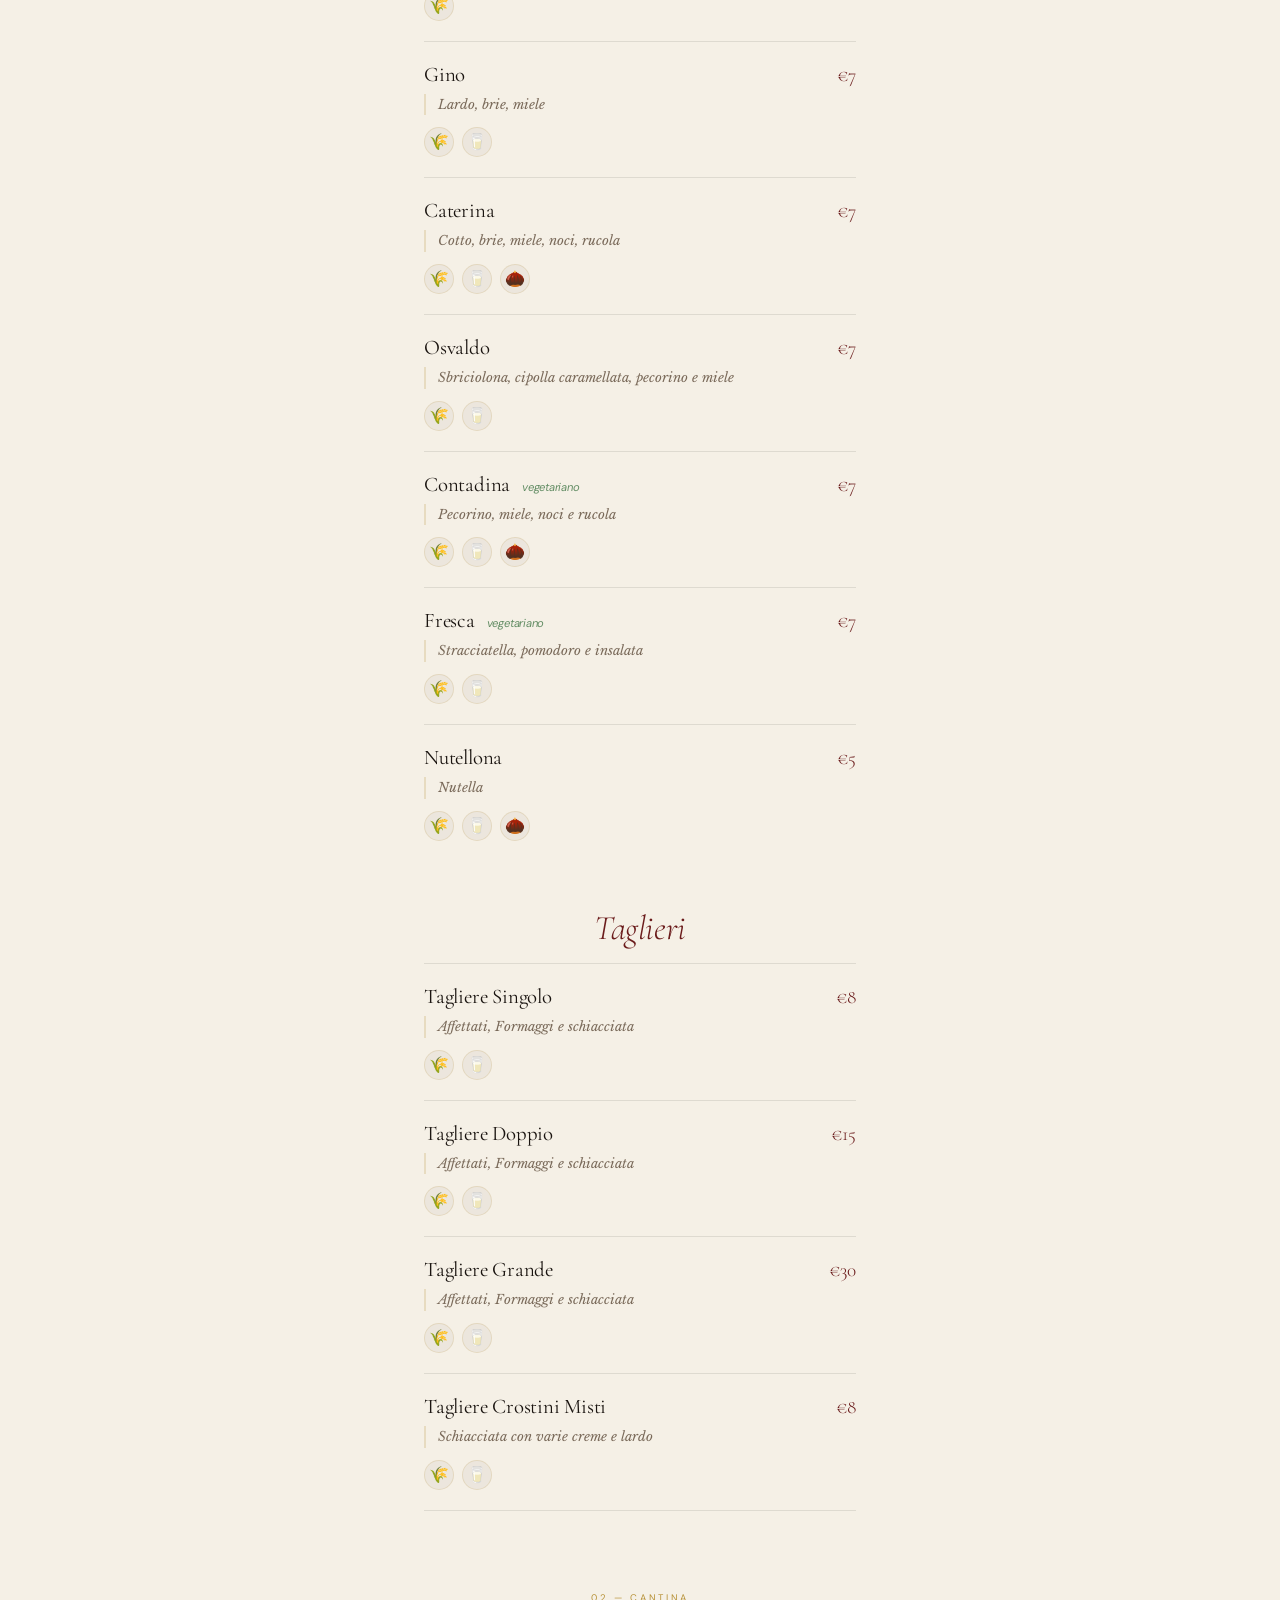
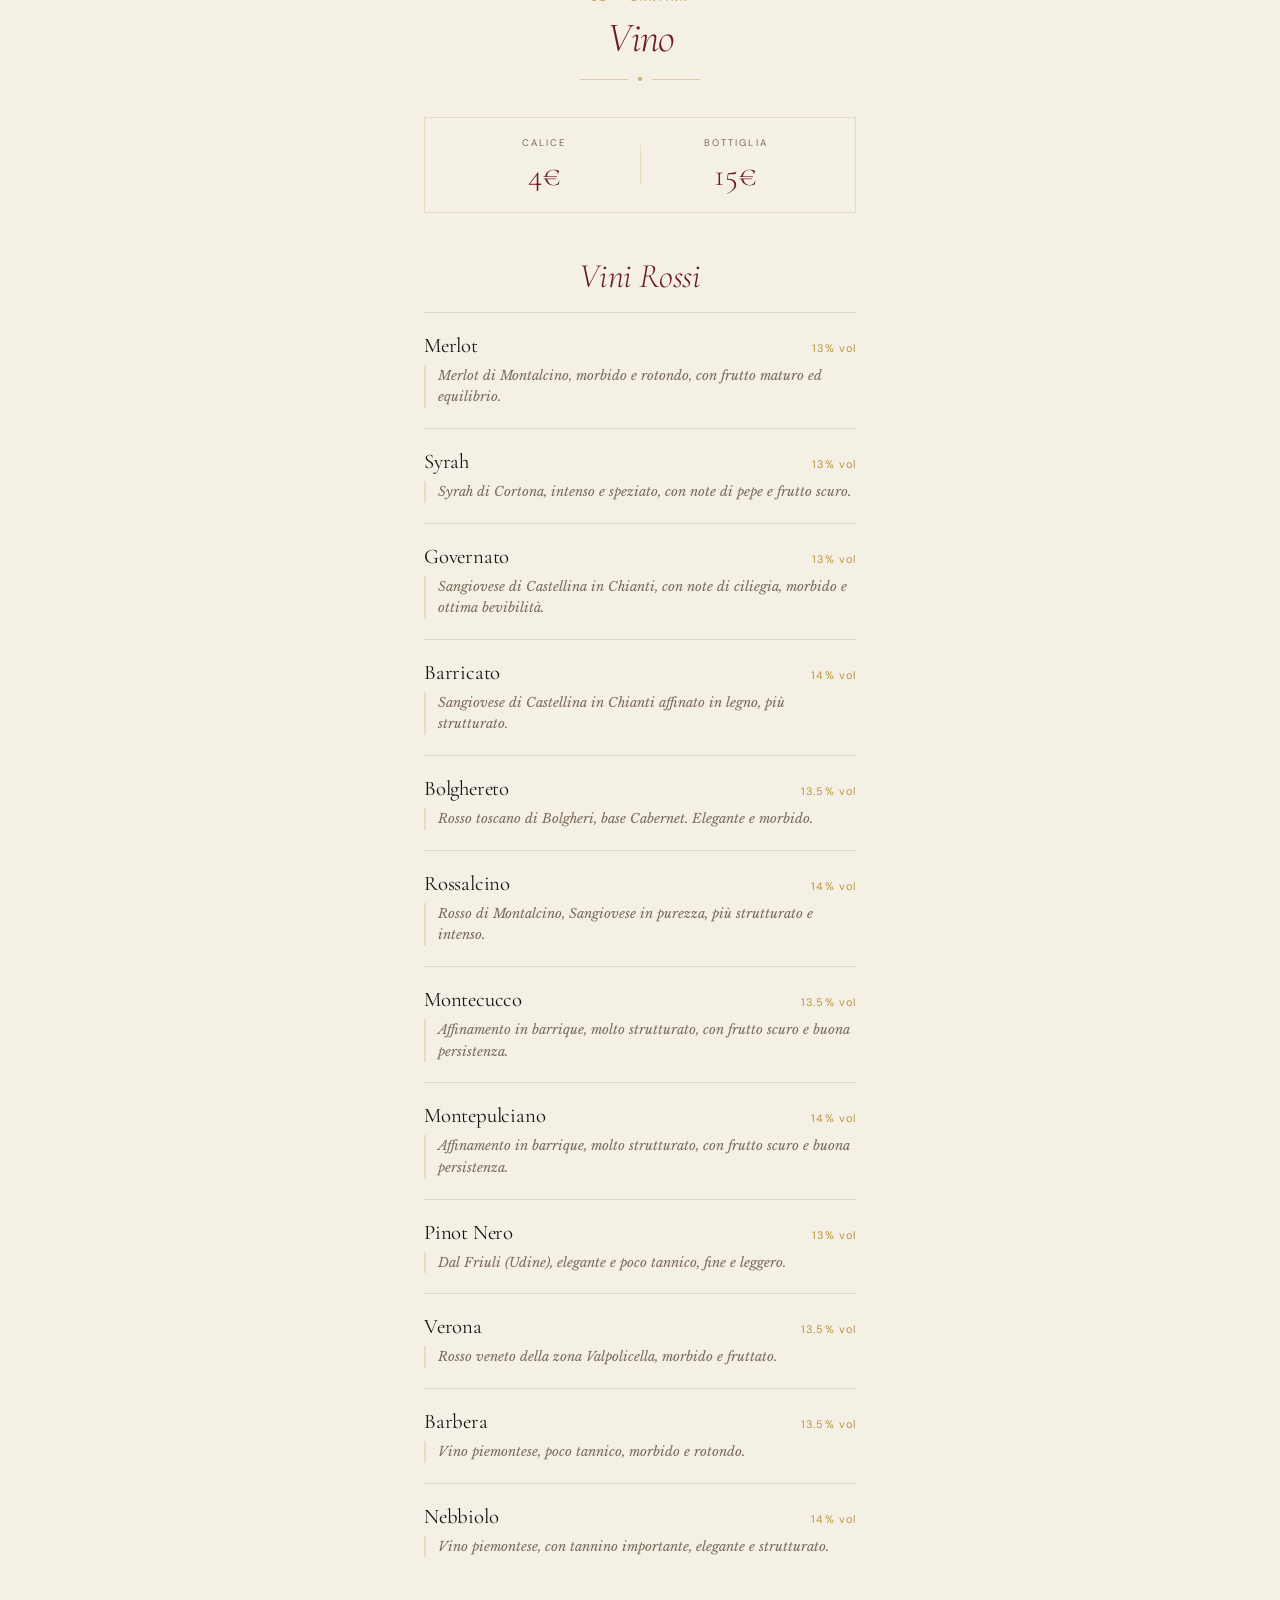
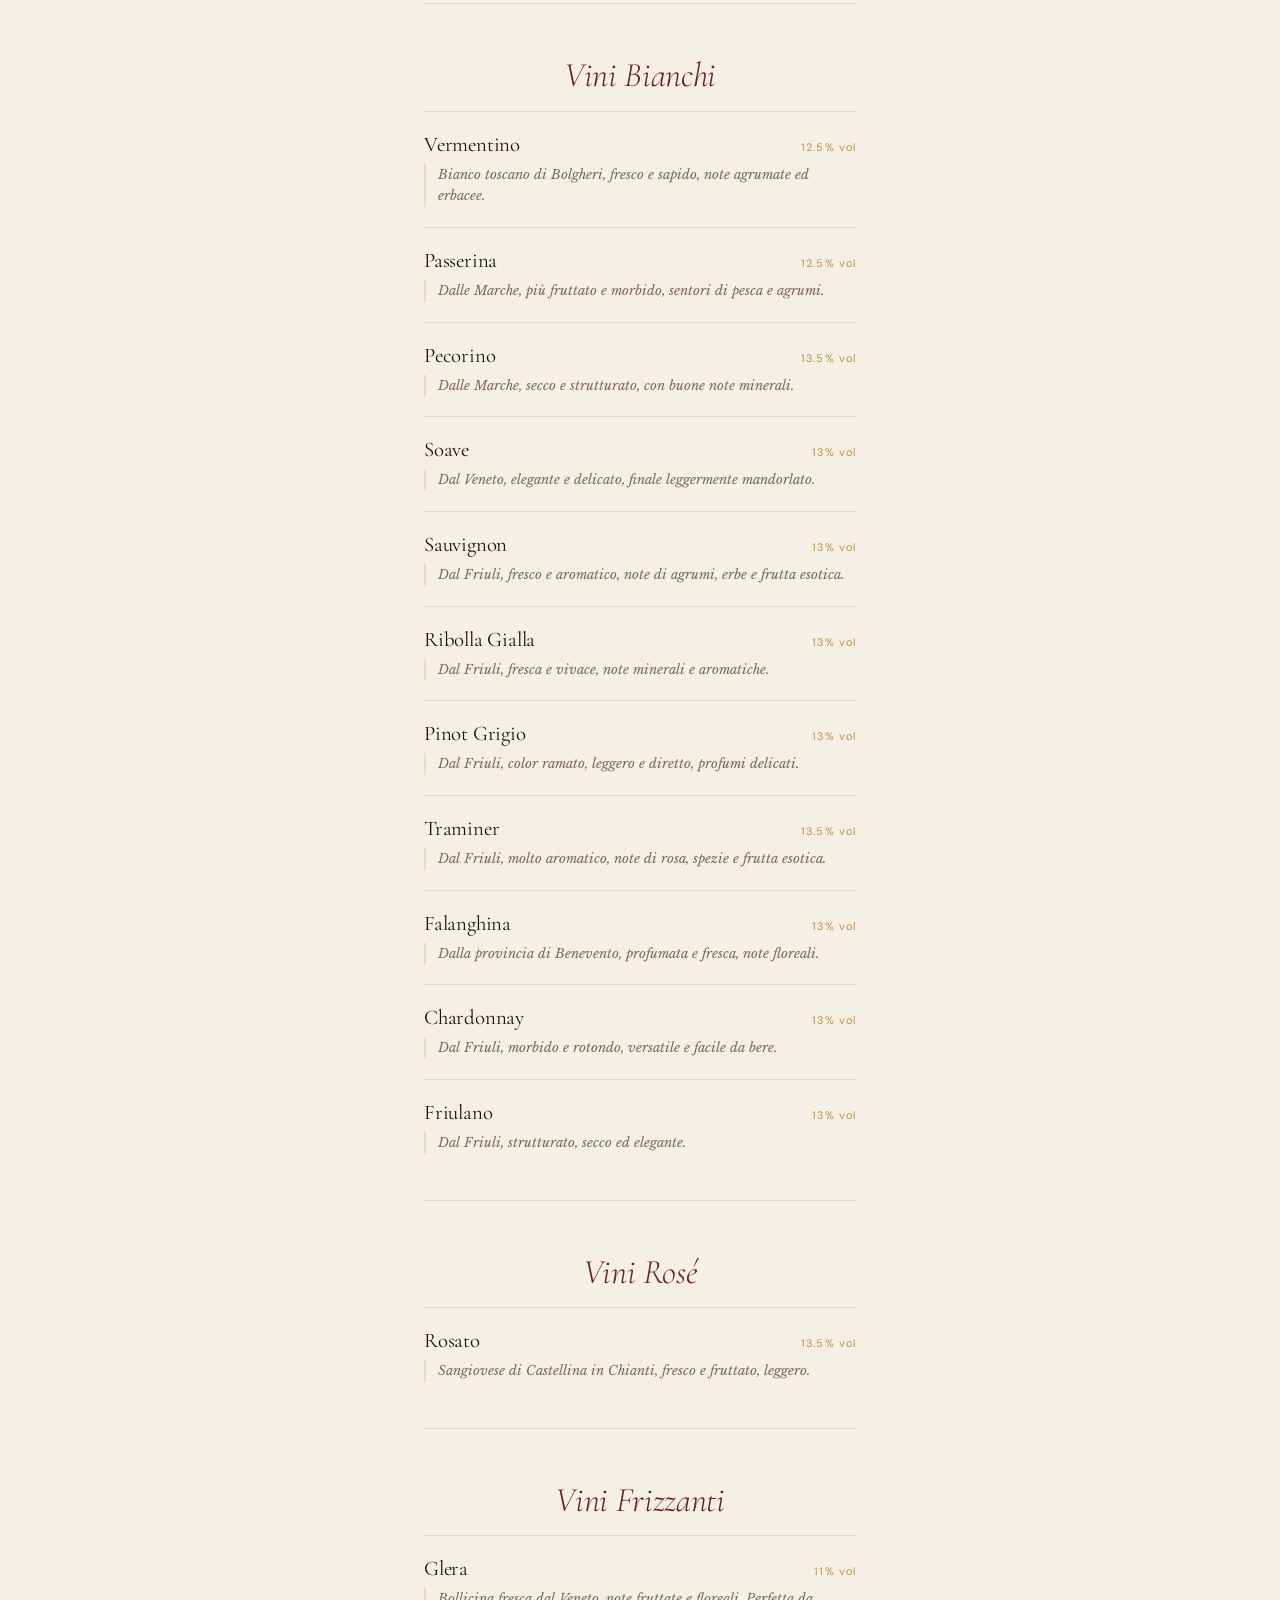
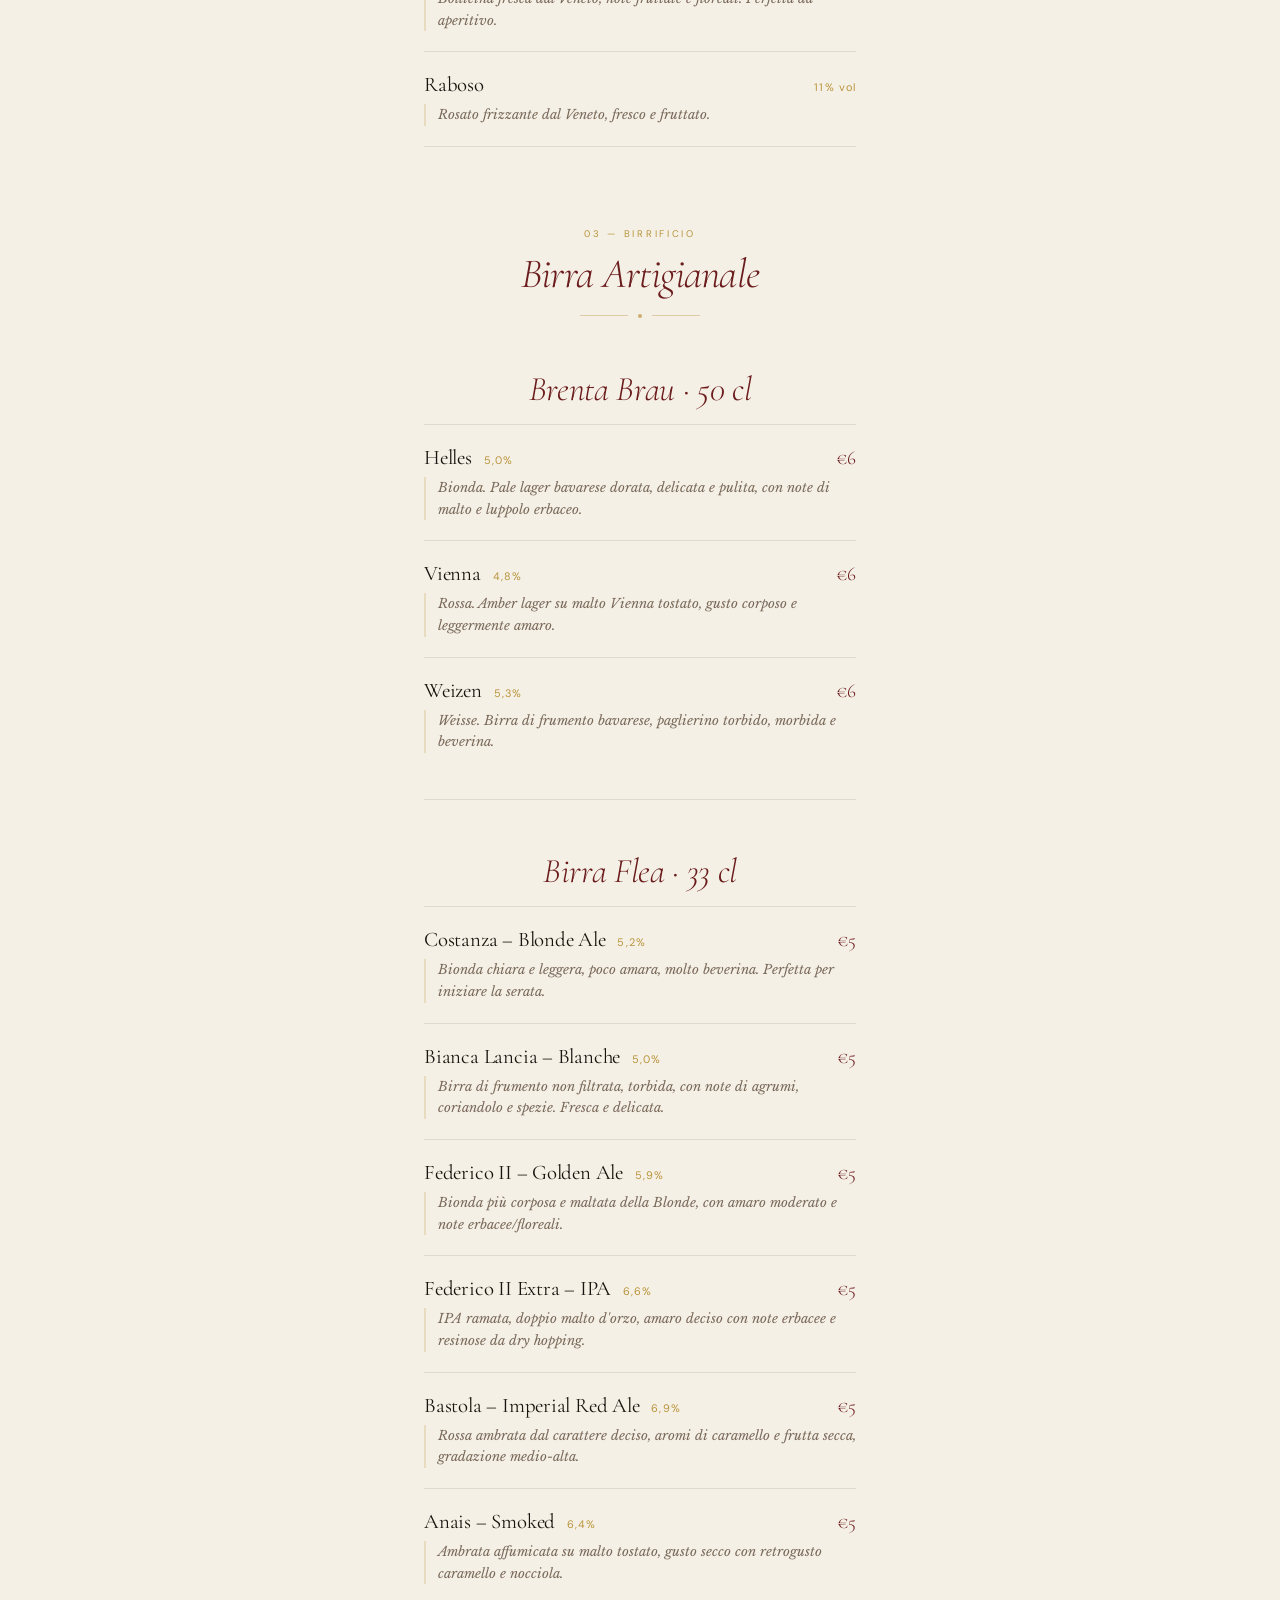
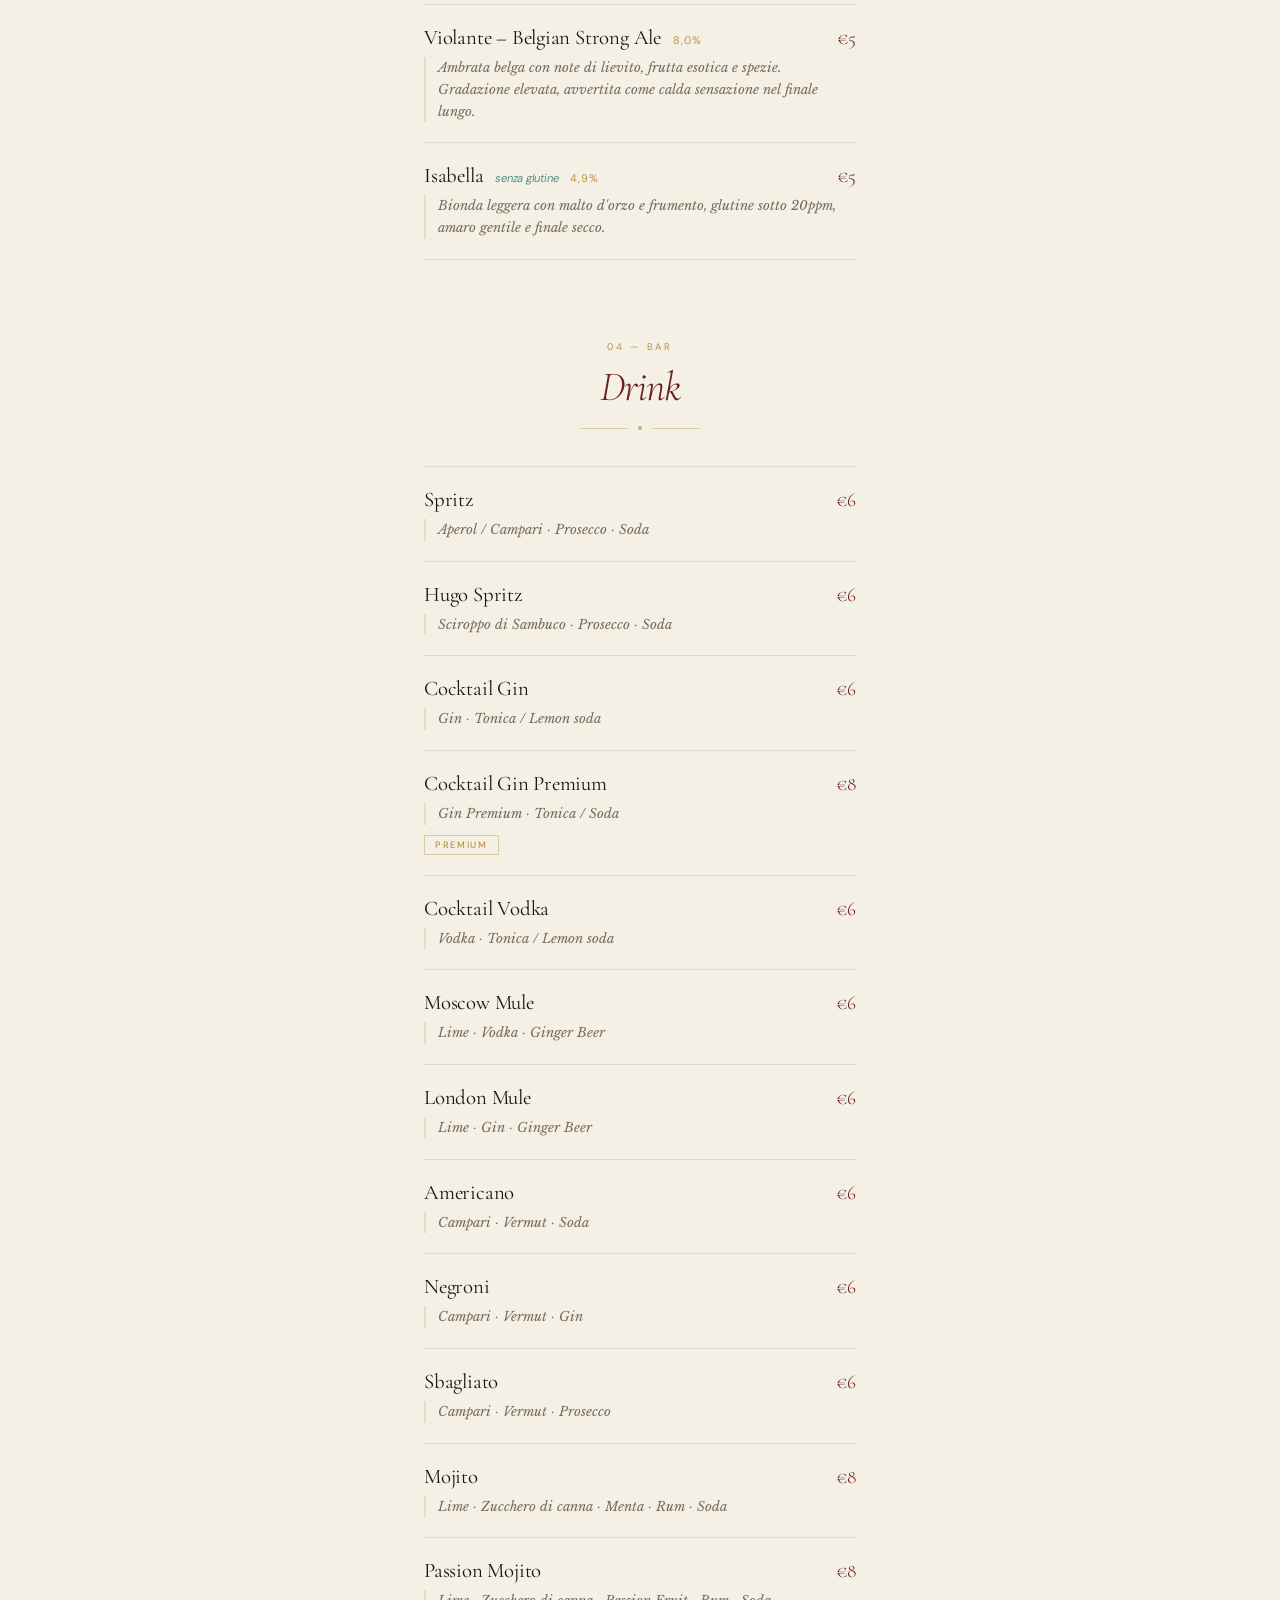
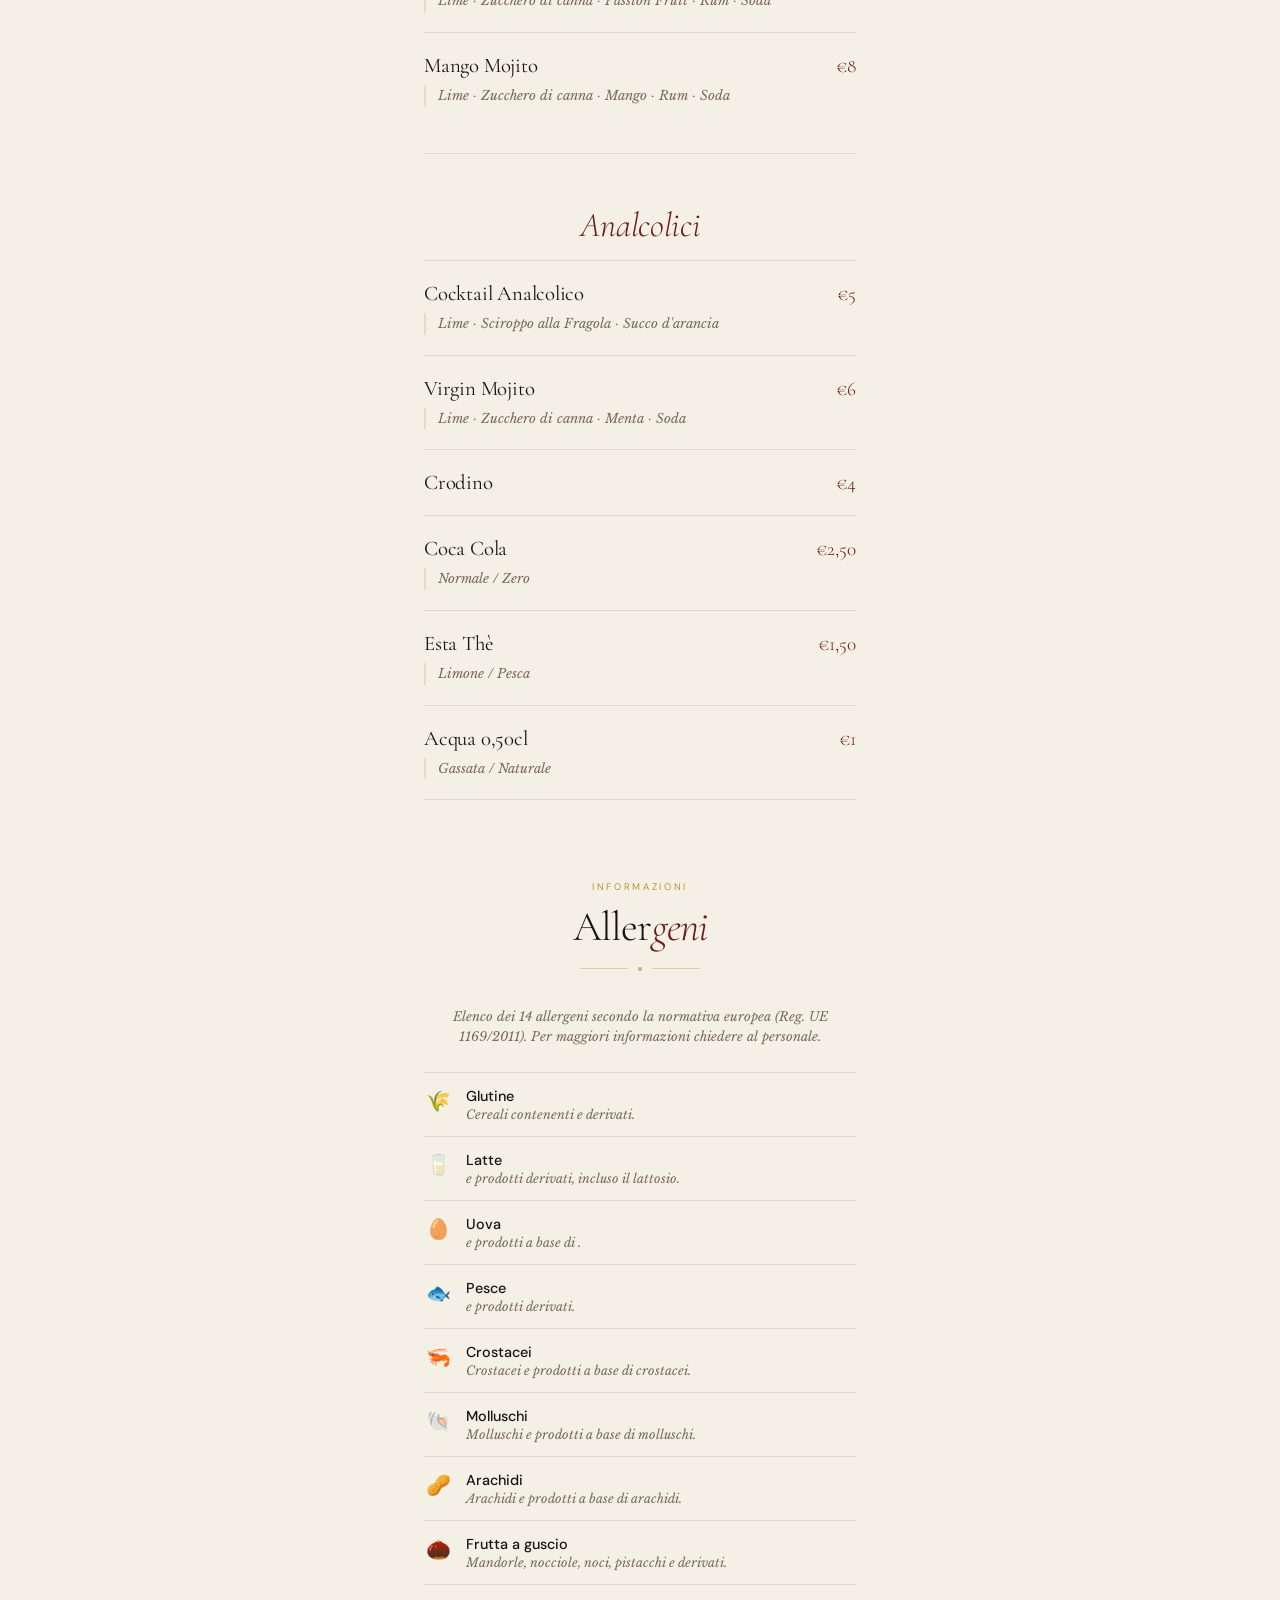
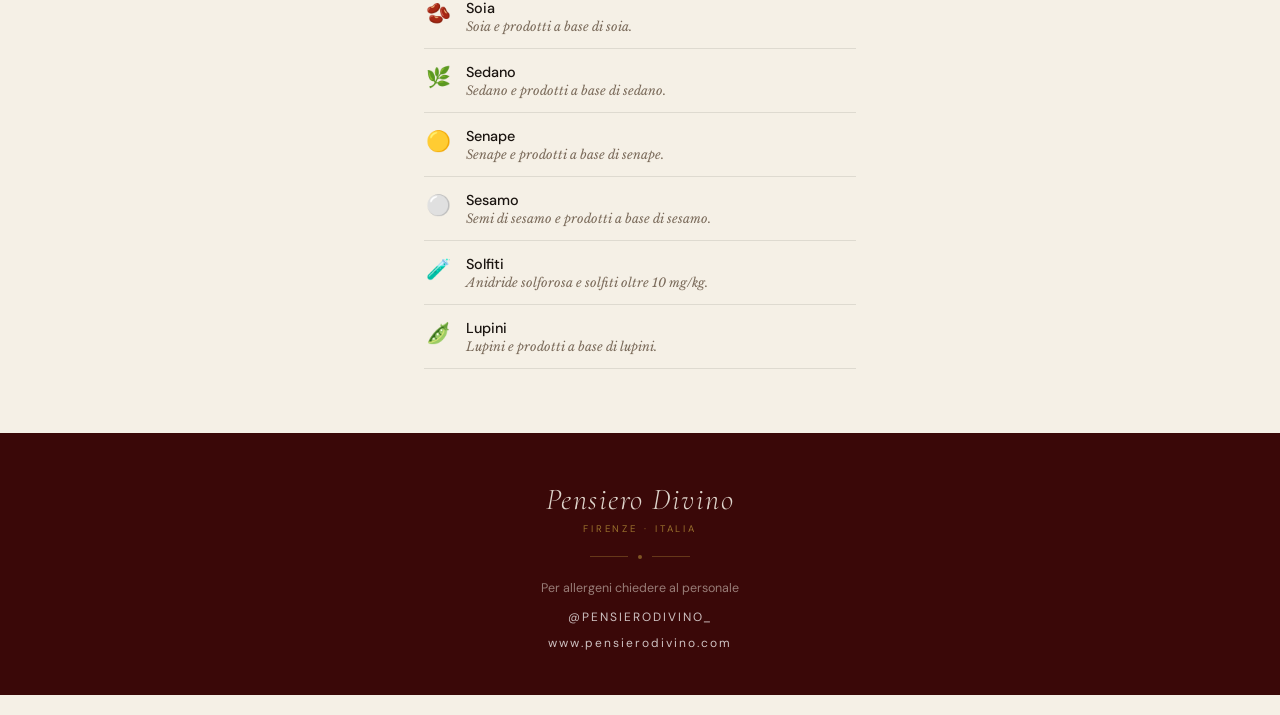
==== commit 1644f866: "Aggiunge la schiacciata del mese (Paolino Vanoli) nel menu, apribile da banner Co-Authored-By: Claud" ====
--- a/menu/index.html
+++ b/menu/index.html
@@ -226,6 +226,18 @@
 .item-desc{font-family:'Libre Baskerville',serif;font-style:italic;font-size:.82rem;color:var(--ink-soft);line-height:1.65;margin-top:7px;border-left:2px solid var(--gold-line);padding-left:12px;}
 .item-badge{display:inline-block;margin-top:10px;font-size:.58rem;font-weight:500;letter-spacing:.18em;text-transform:uppercase;color:var(--gold);border:1px solid rgba(184,147,58,.4);padding:3px 10px;}
 
+/* Schiacciata del mese */
+.sdm{border:1px solid var(--gold-line);background:#fff;margin:8px 0 28px;}
+.sdm-toggle{display:flex;align-items:center;justify-content:center;gap:12px;width:100%;padding:16px 20px;background:var(--wine);color:var(--cream);border:none;cursor:pointer;font-family:'Cormorant Garamond',serif;font-size:1.25rem;font-style:italic;font-weight:400;letter-spacing:.01em;}
+.sdm-toggle::after{content:'';width:8px;height:8px;border-right:1.5px solid var(--gold-light);border-bottom:1.5px solid var(--gold-light);transform:translateY(-3px) rotate(45deg);transition:transform .35s ease;}
+.sdm-toggle[aria-expanded="true"]::after{transform:translateY(2px) rotate(-135deg);}
+.sdm-panel{display:grid;grid-template-rows:0fr;transition:grid-template-rows .45s ease;}
+.sdm-panel.open{grid-template-rows:1fr;}
+.sdm-panel-inner{overflow:hidden;}
+.sdm-img{display:block;width:100%;aspect-ratio:4/3;object-fit:cover;object-position:50% 45%;}
+.sdm-body{padding:18px 20px 20px;}
+.sdm .item-name{font-size:1.6rem;}
+
 /* Allergeni inline */
 .allergen-pills{
   display:flex;
@@ -388,6 +400,22 @@
     <div class="sec-rule"><span></span></div>
   </div>
 
+  <!-- SCHIACCIATA DEL MESE — da aggiornare ogni mese (nome, ingredienti IT/EN, prezzo, allergeni, foto). Per nasconderla, commentare tutto il blocco. -->
+  <div class="sdm reveal">
+    <button class="sdm-toggle" type="button" aria-expanded="false" aria-controls="sdmPanel"><span data-it>Scopri la schiacciata del mese</span><span data-en>Discover the flatbread of the month</span></button>
+    <div class="sdm-panel" id="sdmPanel">
+      <div class="sdm-panel-inner">
+        <img class="sdm-img" src="../assets/foto/schiacciata-del-mese/paolino-vanoli.jpg" alt="Schiacciata Paolino Vanoli" loading="lazy">
+        <div class="sdm-body">
+          <div class="item-row"><div class="item-name">Paolino Vanoli</div><div class="item-price">€8</div></div>
+          <div class="item-desc" data-it>Prosciutto crudo, brie, miele e fichi</div>
+          <div class="item-desc" data-en>Cured ham, brie, honey and figs</div>
+          <div class="allergen-pills"><span class="ap"><span>🌾</span></span><span class="ap"><span>🥛</span></span></div>
+        </div>
+      </div>
+    </div>
+  </div>
+
   <div class="item reveal">
     <div class="item-row"><div class="item-name">Levante</div><div class="item-price">€7</div></div>
     <div class="item-desc" data-it>Crudo, crema di cipolle, pecorino</div>
@@ -658,6 +686,15 @@
 }, { threshold: 0.06 });
 document.querySelectorAll('.reveal').forEach(el => obs.observe(el));
 
+// Schiacciata del mese: apri/chiudi
+document.querySelectorAll('.sdm-toggle').forEach(btn => {
+  btn.addEventListener('click', () => {
+    const open = btn.getAttribute('aria-expanded') !== 'true';
+    btn.setAttribute('aria-expanded', open);
+    document.getElementById(btn.getAttribute('aria-controls')).classList.toggle('open', open);
+  });
+});
+
 // Active nav
 const navLinks = document.querySelectorAll('.nav-link');
 const navObs = new IntersectionObserver((entries) => {
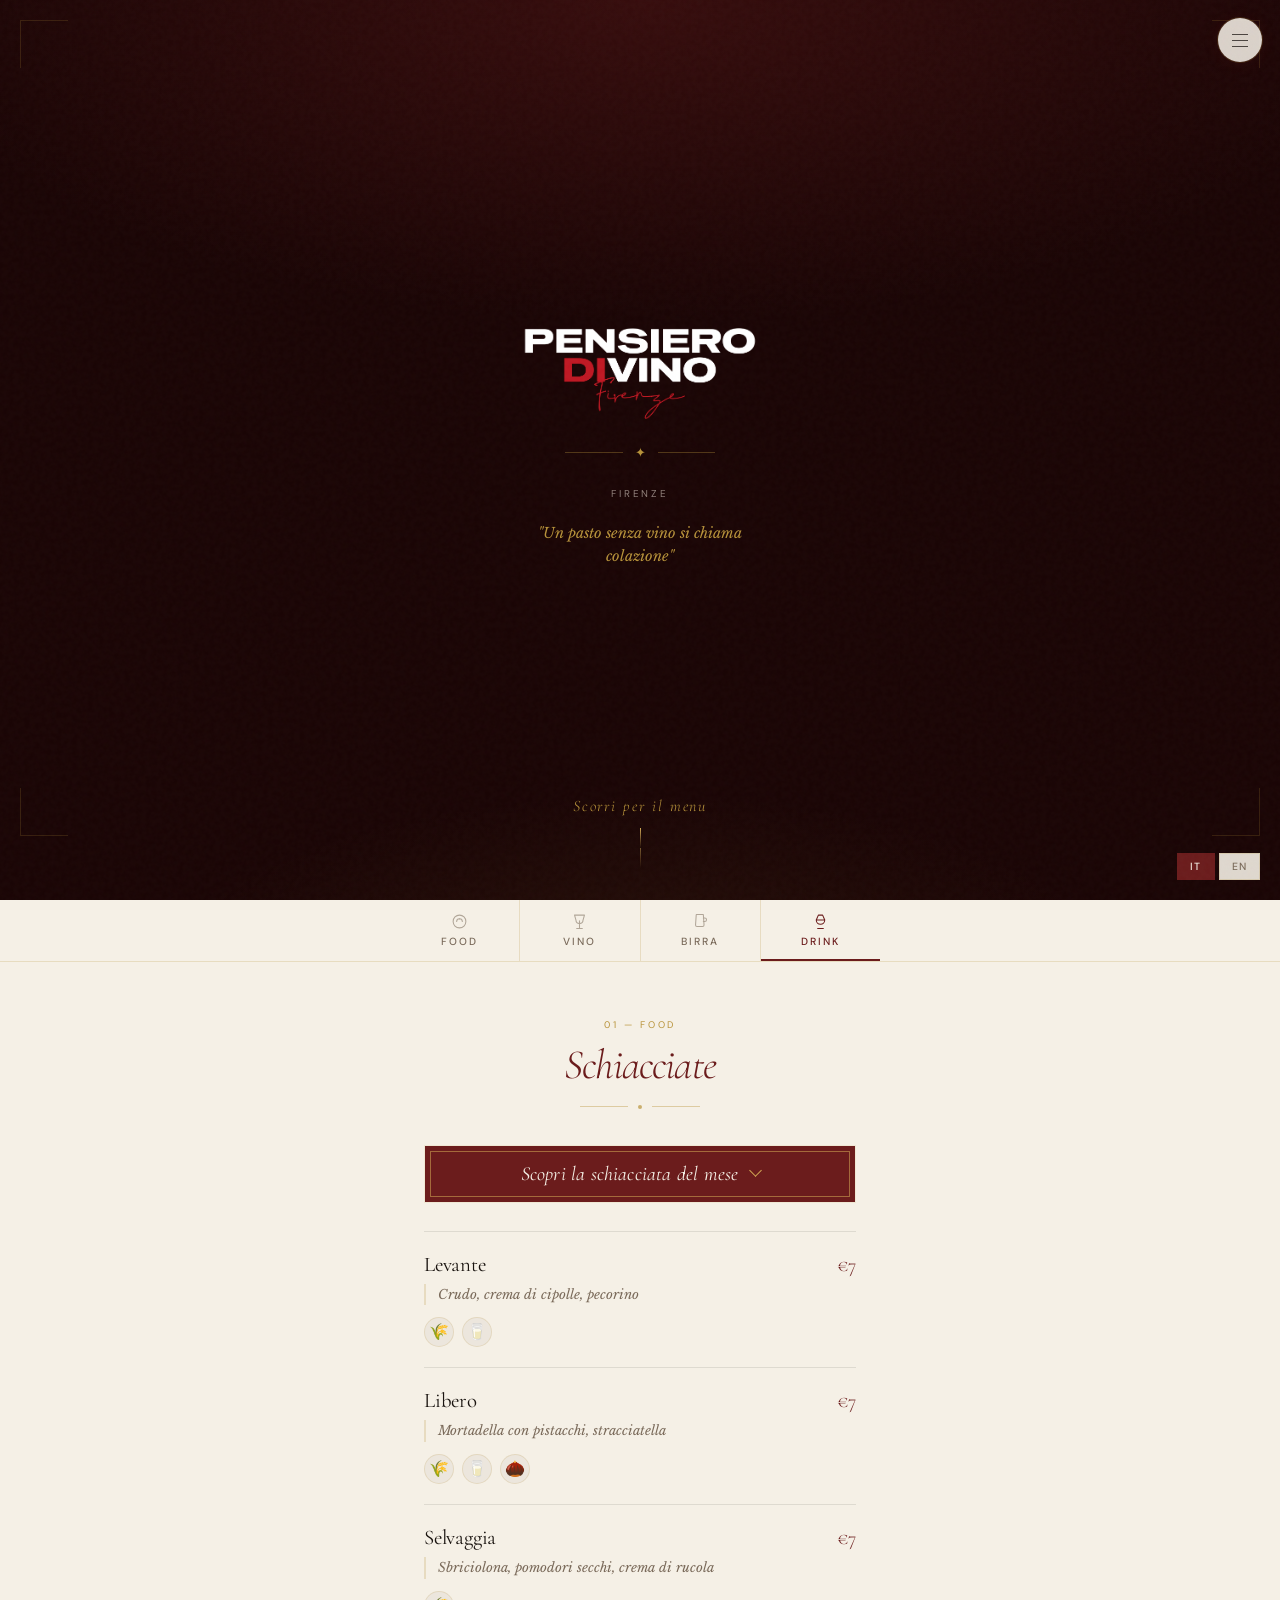
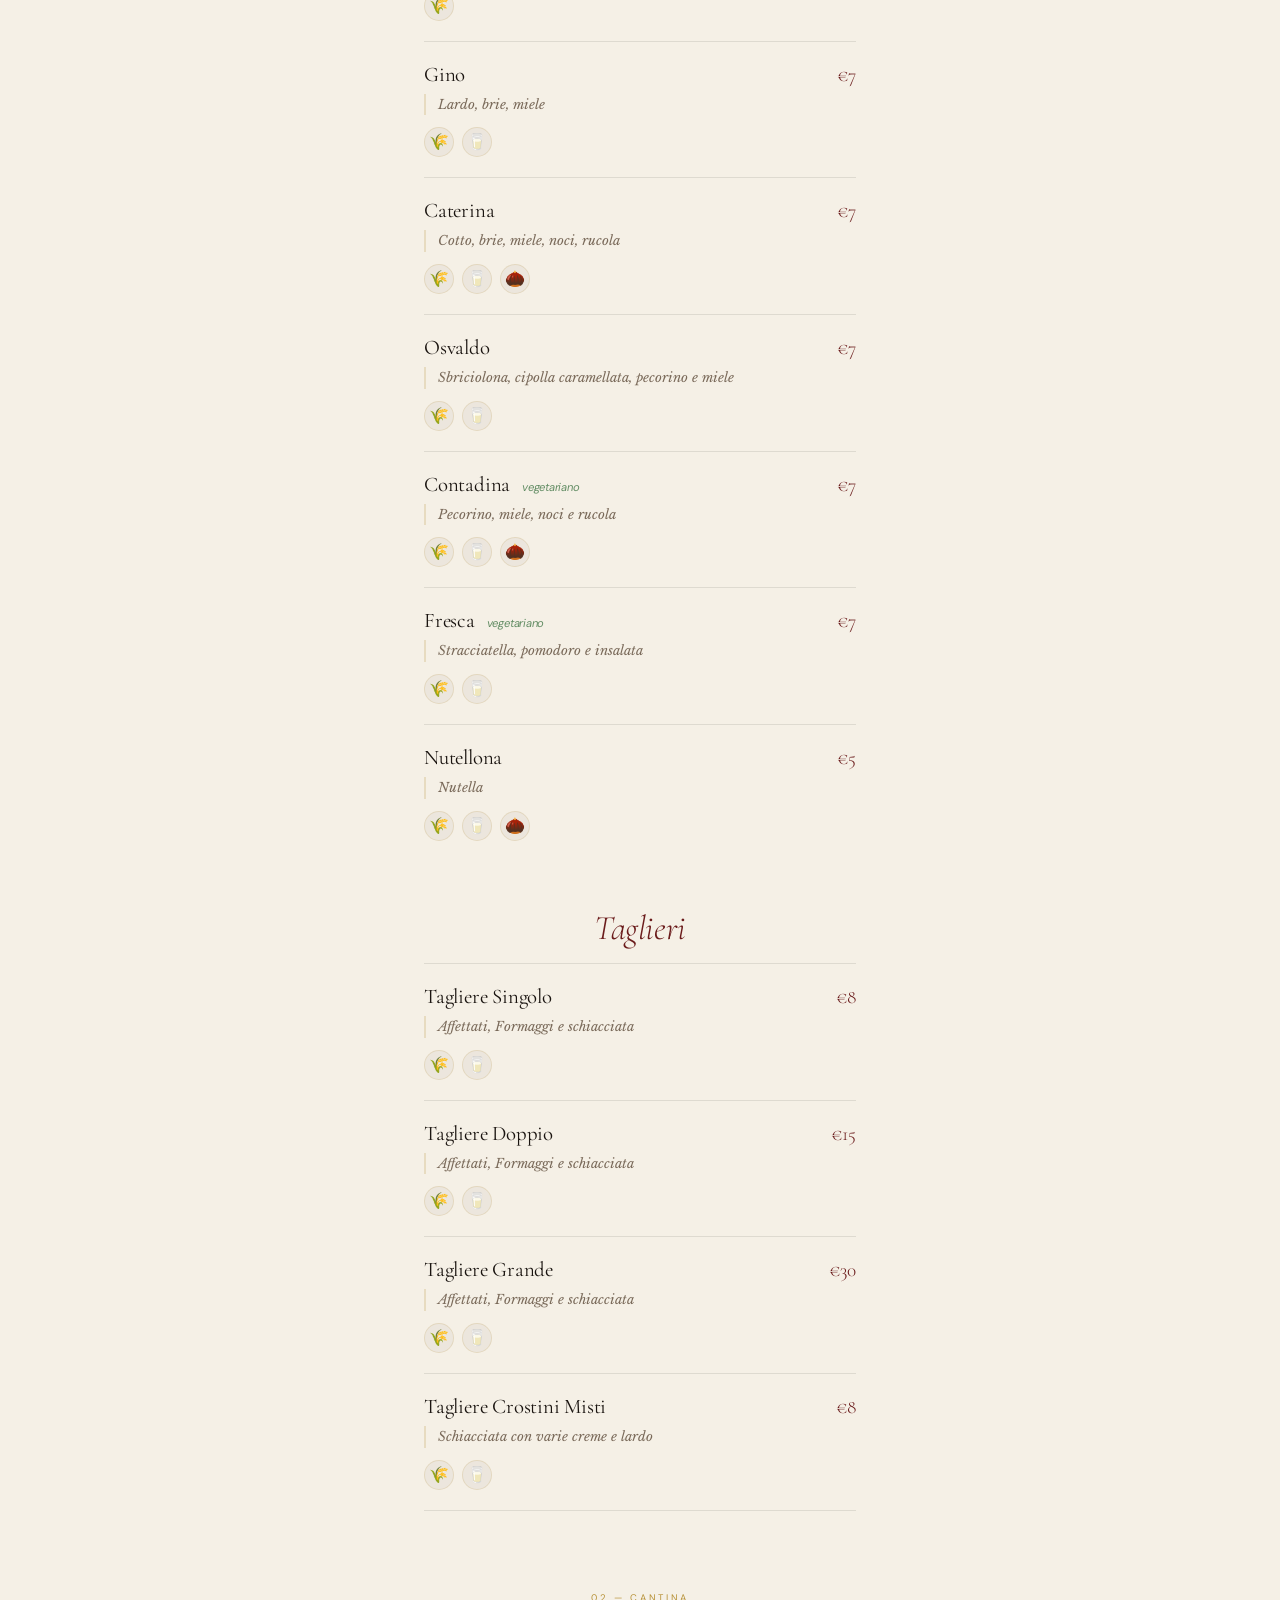
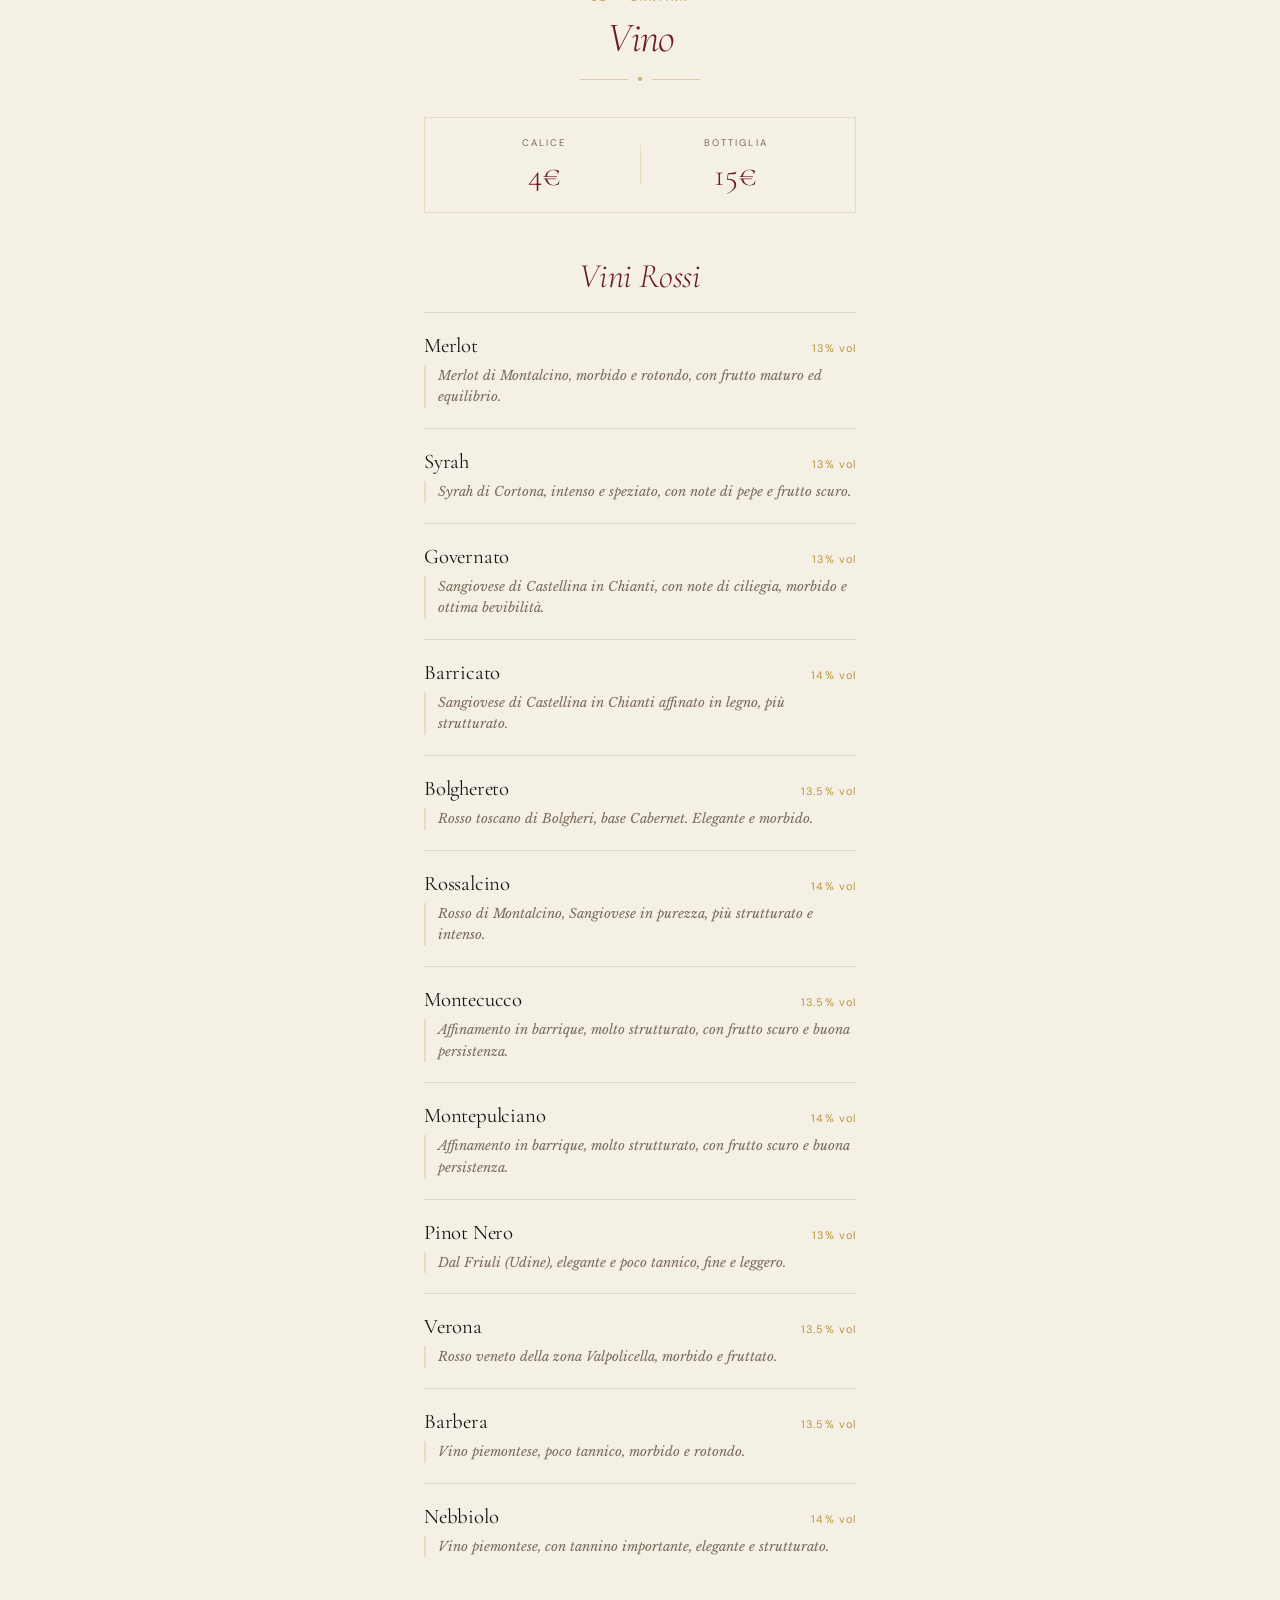
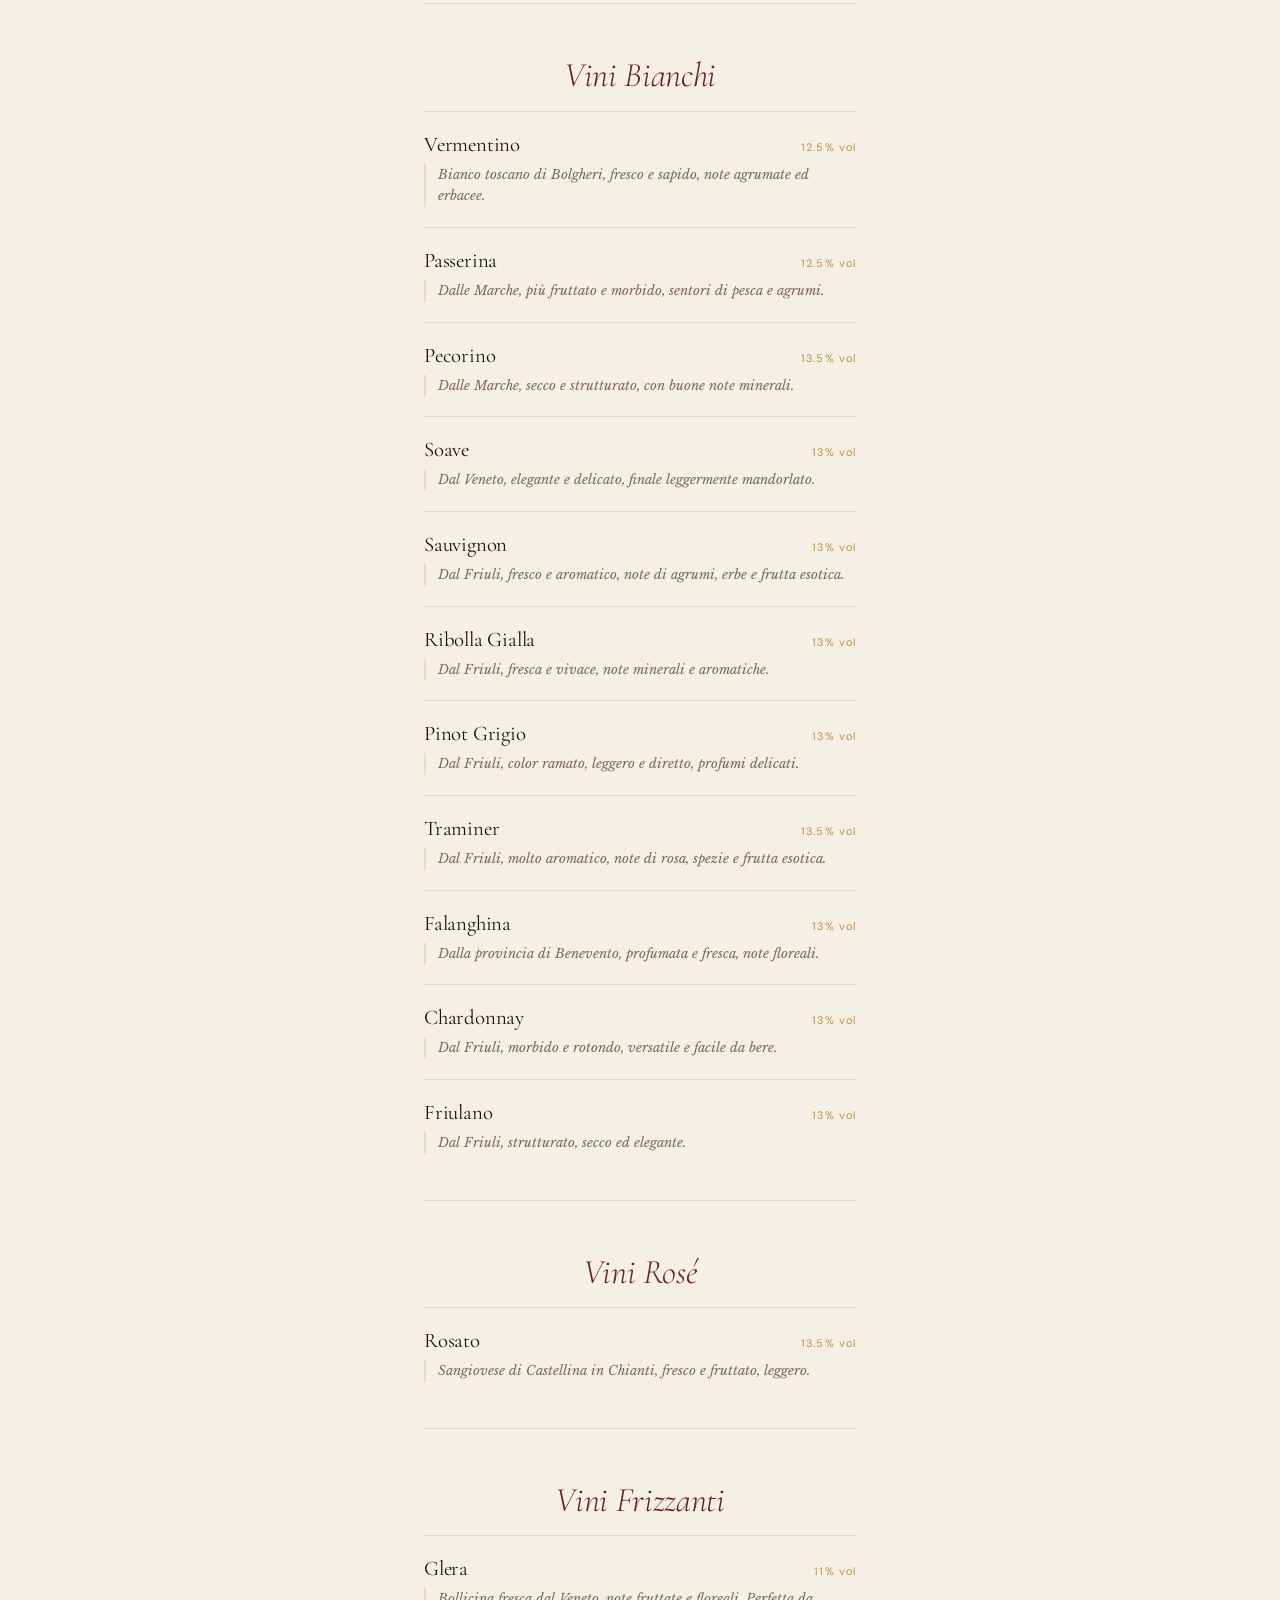
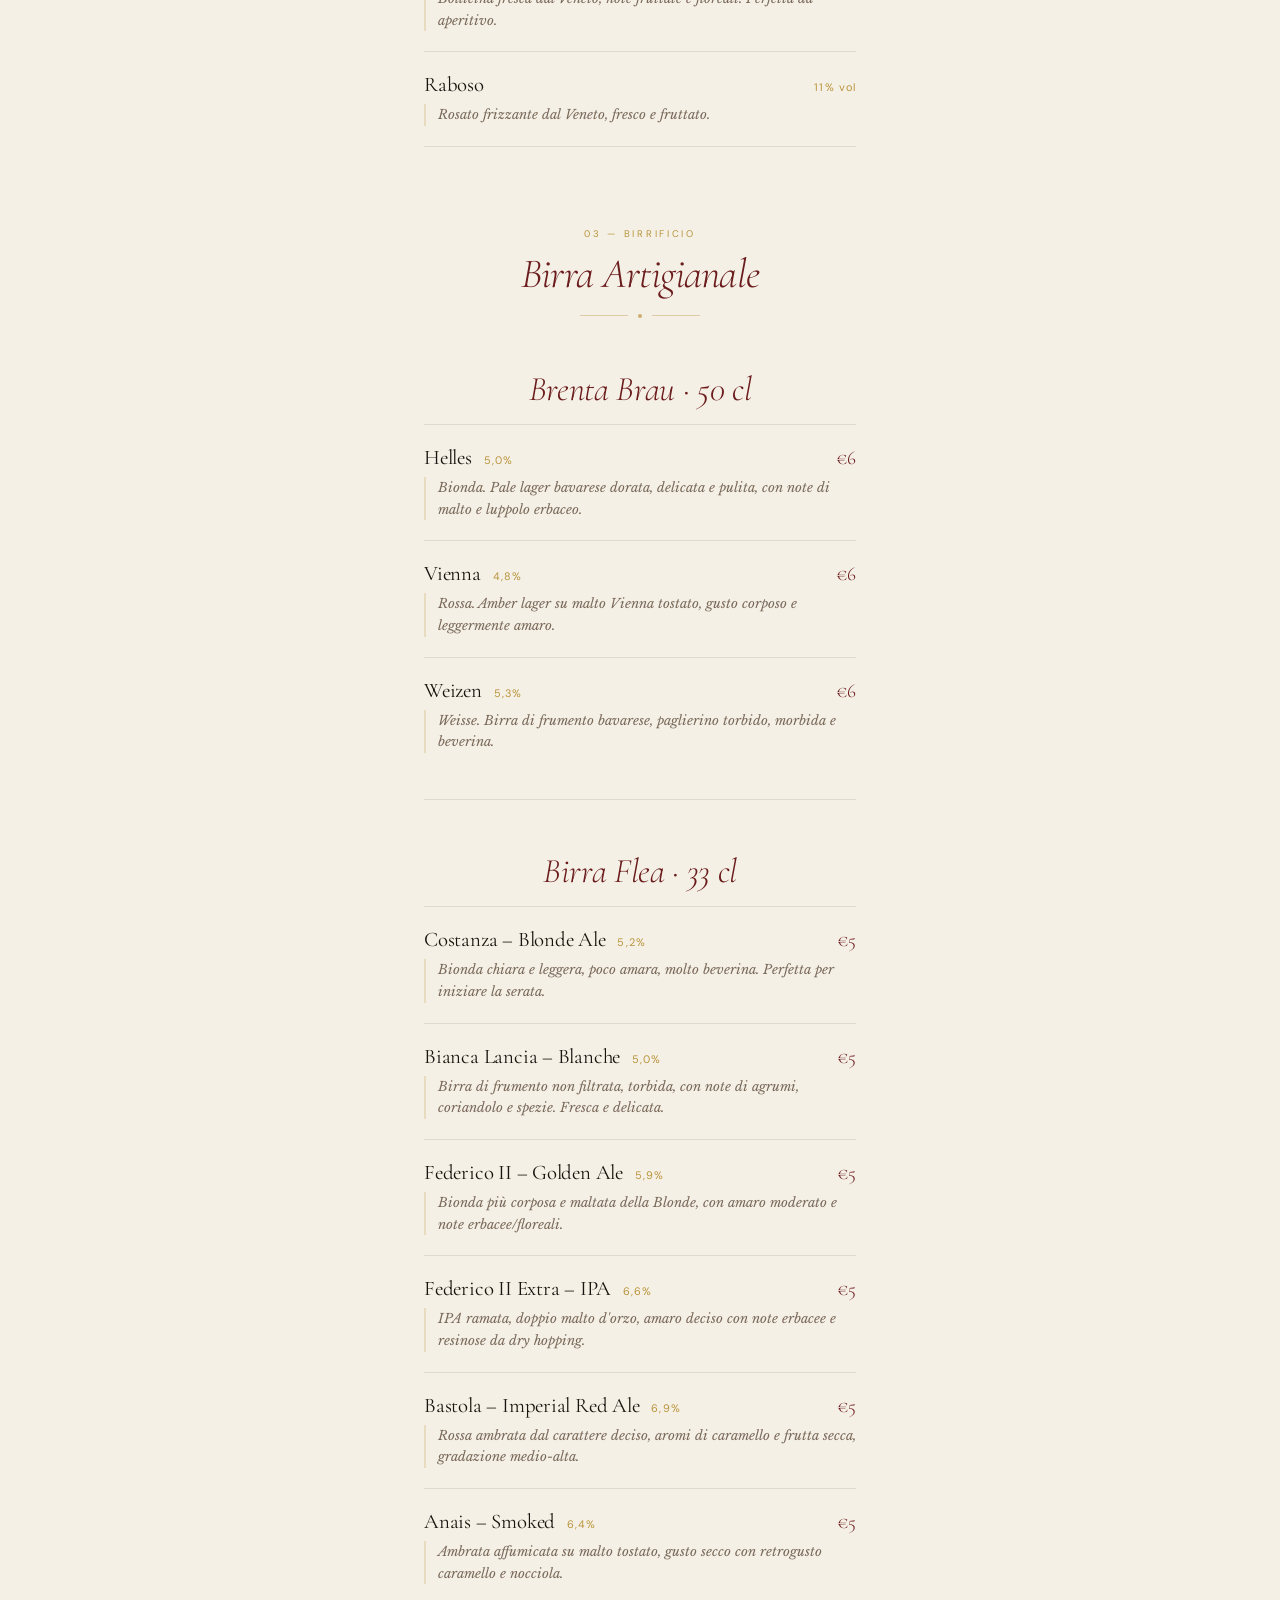
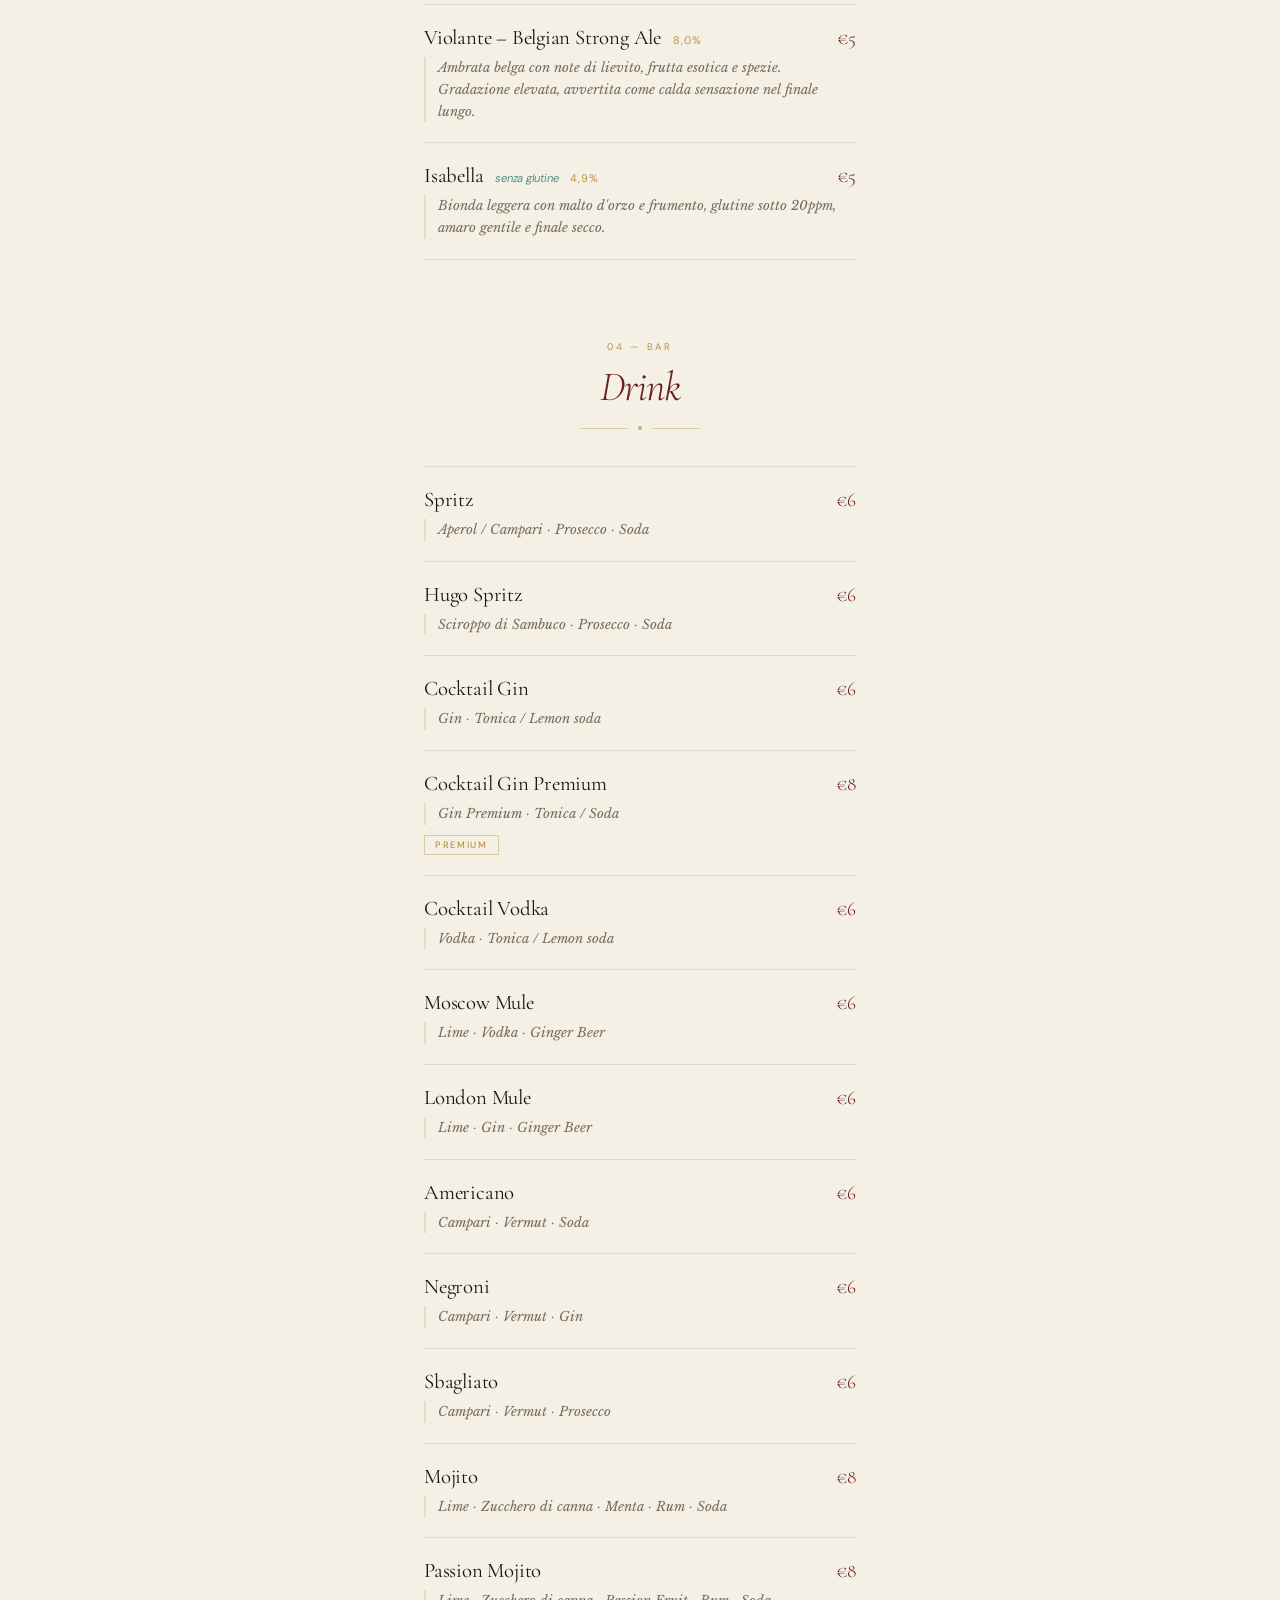
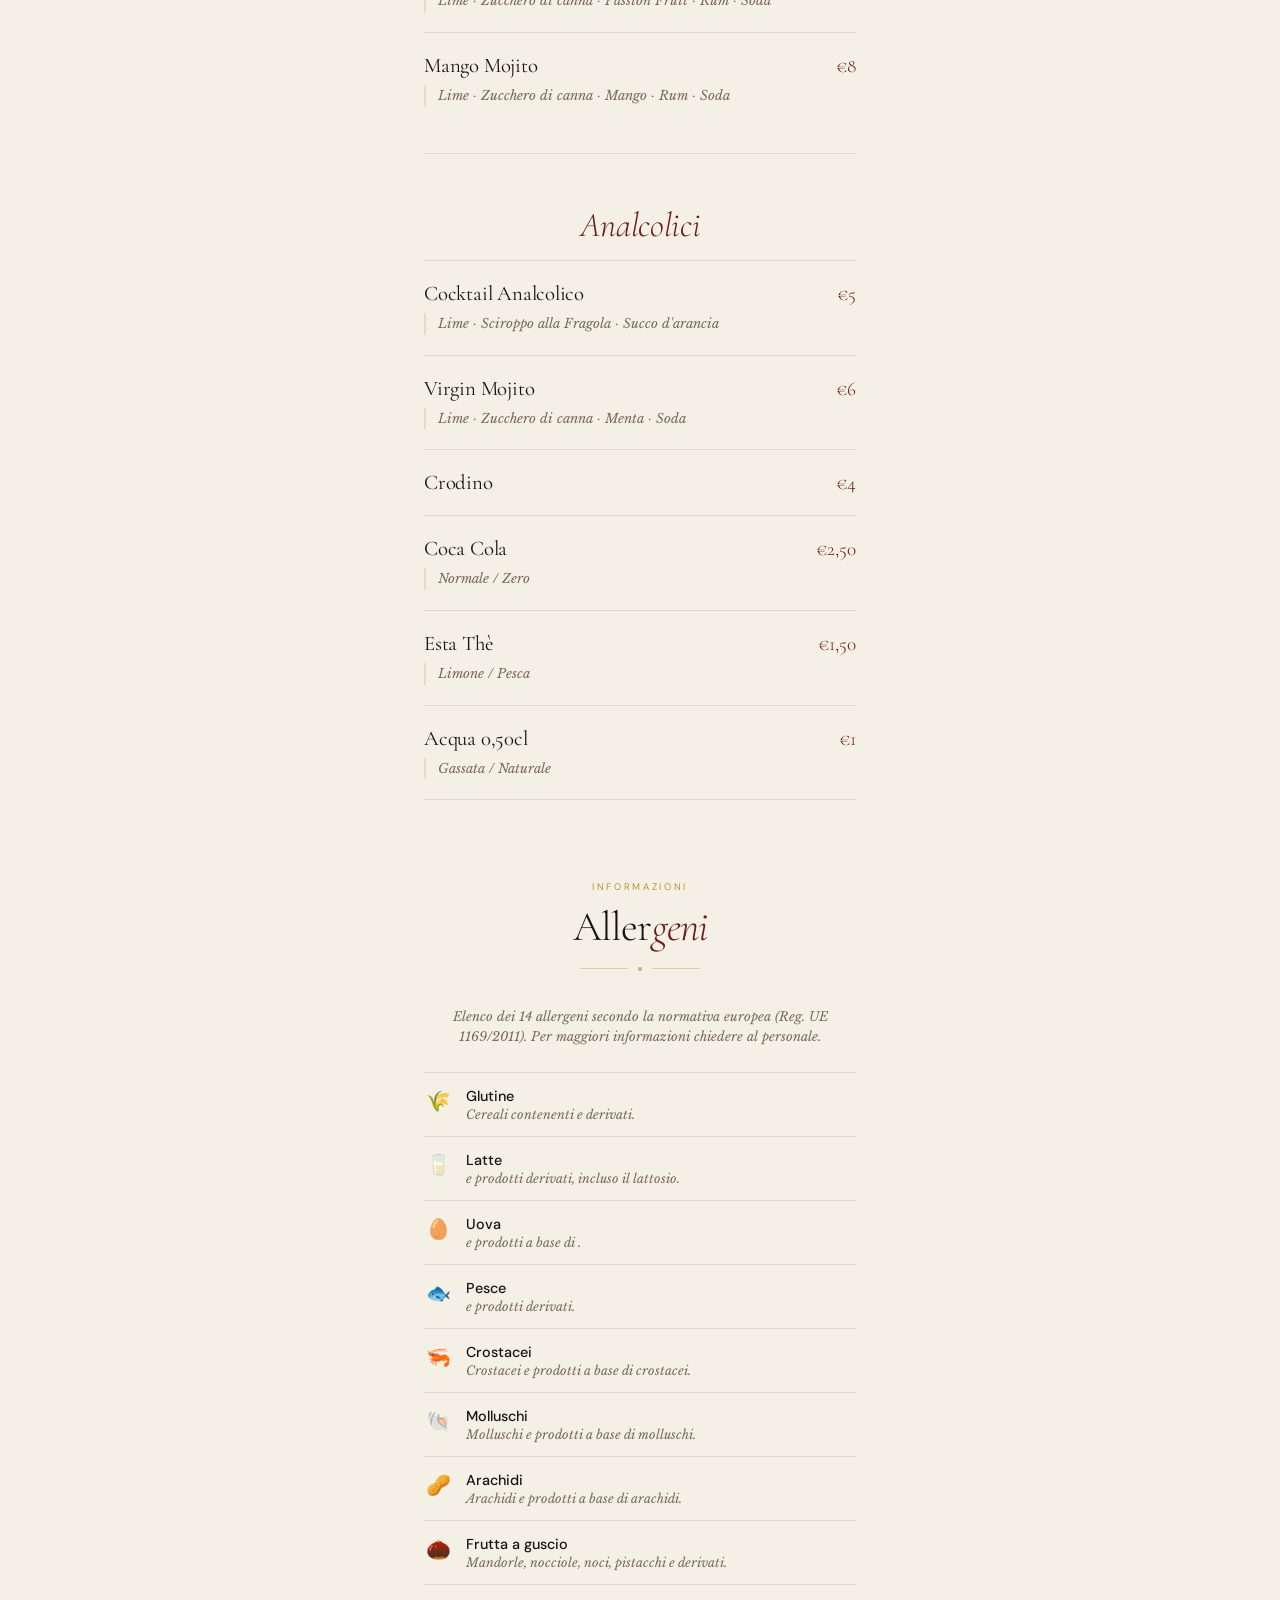
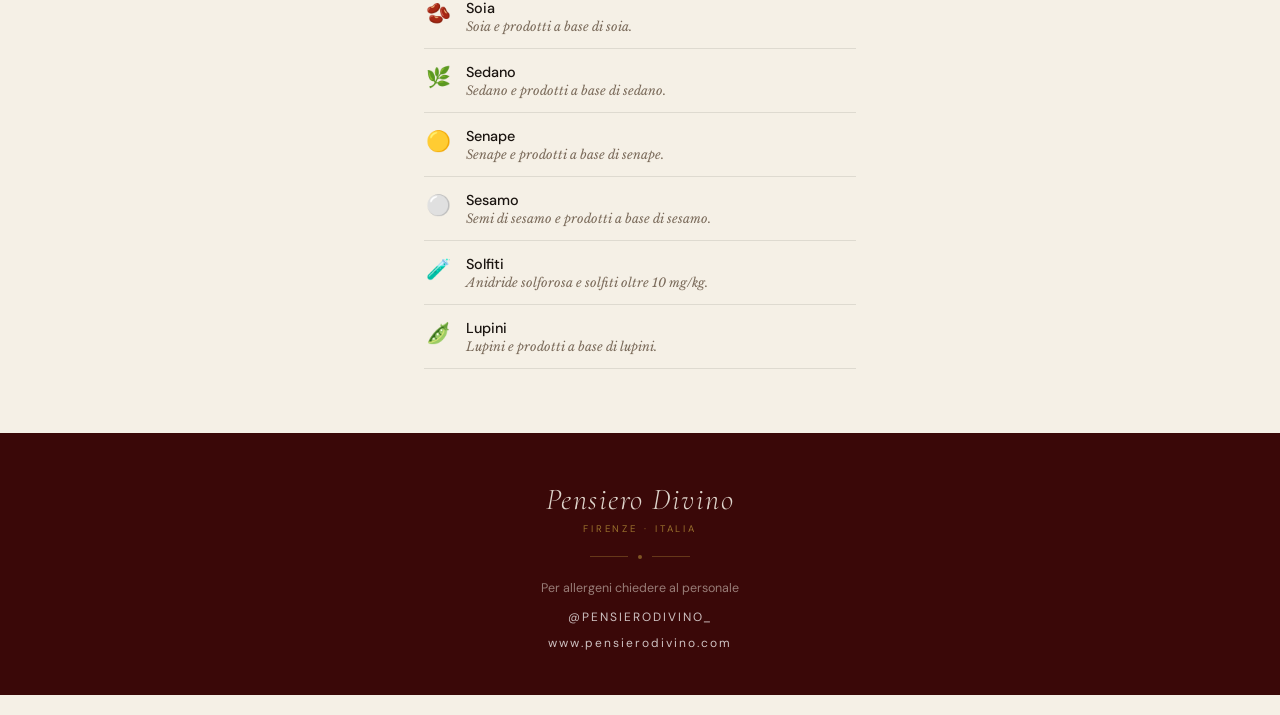
==== commit 9f52d4d1: "Aggiunge cornice oro interna al riquadro della schiacciata del mese Co-Authored-By: Claude Opus 5.5 " ====
--- a/menu/index.html
+++ b/menu/index.html
@@ -227,15 +227,17 @@
 .item-badge{display:inline-block;margin-top:10px;font-size:.58rem;font-weight:500;letter-spacing:.18em;text-transform:uppercase;color:var(--gold);border:1px solid rgba(184,147,58,.4);padding:3px 10px;}
 
 /* Schiacciata del mese */
-.sdm{border:1px solid var(--gold-line);background:#fff;margin:8px 0 28px;}
-.sdm-toggle{display:flex;align-items:center;justify-content:center;gap:12px;width:100%;padding:16px 20px;background:var(--wine);color:var(--cream);border:none;cursor:pointer;font-family:'Cormorant Garamond',serif;font-size:1.25rem;font-style:italic;font-weight:400;letter-spacing:.01em;}
-.sdm-toggle::after{content:'';width:8px;height:8px;border-right:1.5px solid var(--gold-light);border-bottom:1.5px solid var(--gold-light);transform:translateY(-3px) rotate(45deg);transition:transform .35s ease;}
-.sdm-toggle[aria-expanded="true"]::after{transform:translateY(2px) rotate(-135deg);}
+.sdm{position:relative;border:1px solid var(--gold-line);background:#fff;margin:8px 0 28px;}
+.sdm::after{content:'';position:absolute;inset:5px;border:1px solid rgba(212,170,85,.55);pointer-events:none;}
+.sdm-toggle{display:block;width:100%;padding:0;background:var(--wine);border:none;cursor:pointer;}
+.sdm-toggle-in{display:flex;align-items:center;justify-content:center;gap:12px;padding:16px 20px;color:var(--cream);font-family:'Cormorant Garamond',serif;font-size:1.25rem;font-style:italic;font-weight:400;letter-spacing:.01em;}
+.sdm-toggle-in::after{content:'';width:8px;height:8px;border-right:1.5px solid var(--gold-light);border-bottom:1.5px solid var(--gold-light);transform:translateY(-3px) rotate(45deg);transition:transform .35s ease;}
+.sdm-toggle[aria-expanded="true"] .sdm-toggle-in::after{transform:translateY(2px) rotate(-135deg);}
 .sdm-panel{display:grid;grid-template-rows:0fr;transition:grid-template-rows .45s ease;}
 .sdm-panel.open{grid-template-rows:1fr;}
-.sdm-panel-inner{overflow:hidden;}
-.sdm-img{display:block;width:100%;aspect-ratio:4/3;object-fit:cover;object-position:50% 45%;}
-.sdm-body{padding:18px 20px 20px;}
+.sdm-panel-inner{overflow:hidden;padding:0 11px;}
+.sdm-img{display:block;width:100%;margin-top:11px;aspect-ratio:4/3;object-fit:cover;object-position:50% 45%;}
+.sdm-body{padding:18px 9px 22px;}
 .sdm .item-name{font-size:1.6rem;}
 
 /* Allergeni inline */
@@ -402,7 +404,7 @@
 
   <!-- SCHIACCIATA DEL MESE — da aggiornare ogni mese (nome, ingredienti IT/EN, prezzo, allergeni, foto). Per nasconderla, commentare tutto il blocco. -->
   <div class="sdm reveal">
-    <button class="sdm-toggle" type="button" aria-expanded="false" aria-controls="sdmPanel"><span data-it>Scopri la schiacciata del mese</span><span data-en>Discover the flatbread of the month</span></button>
+    <button class="sdm-toggle" type="button" aria-expanded="false" aria-controls="sdmPanel"><span class="sdm-toggle-in"><span data-it>Scopri la schiacciata del mese</span><span data-en>Discover the flatbread of the month</span></span></button>
     <div class="sdm-panel" id="sdmPanel">
       <div class="sdm-panel-inner">
         <img class="sdm-img" src="../assets/foto/schiacciata-del-mese/paolino-vanoli.jpg" alt="Schiacciata Paolino Vanoli" loading="lazy">
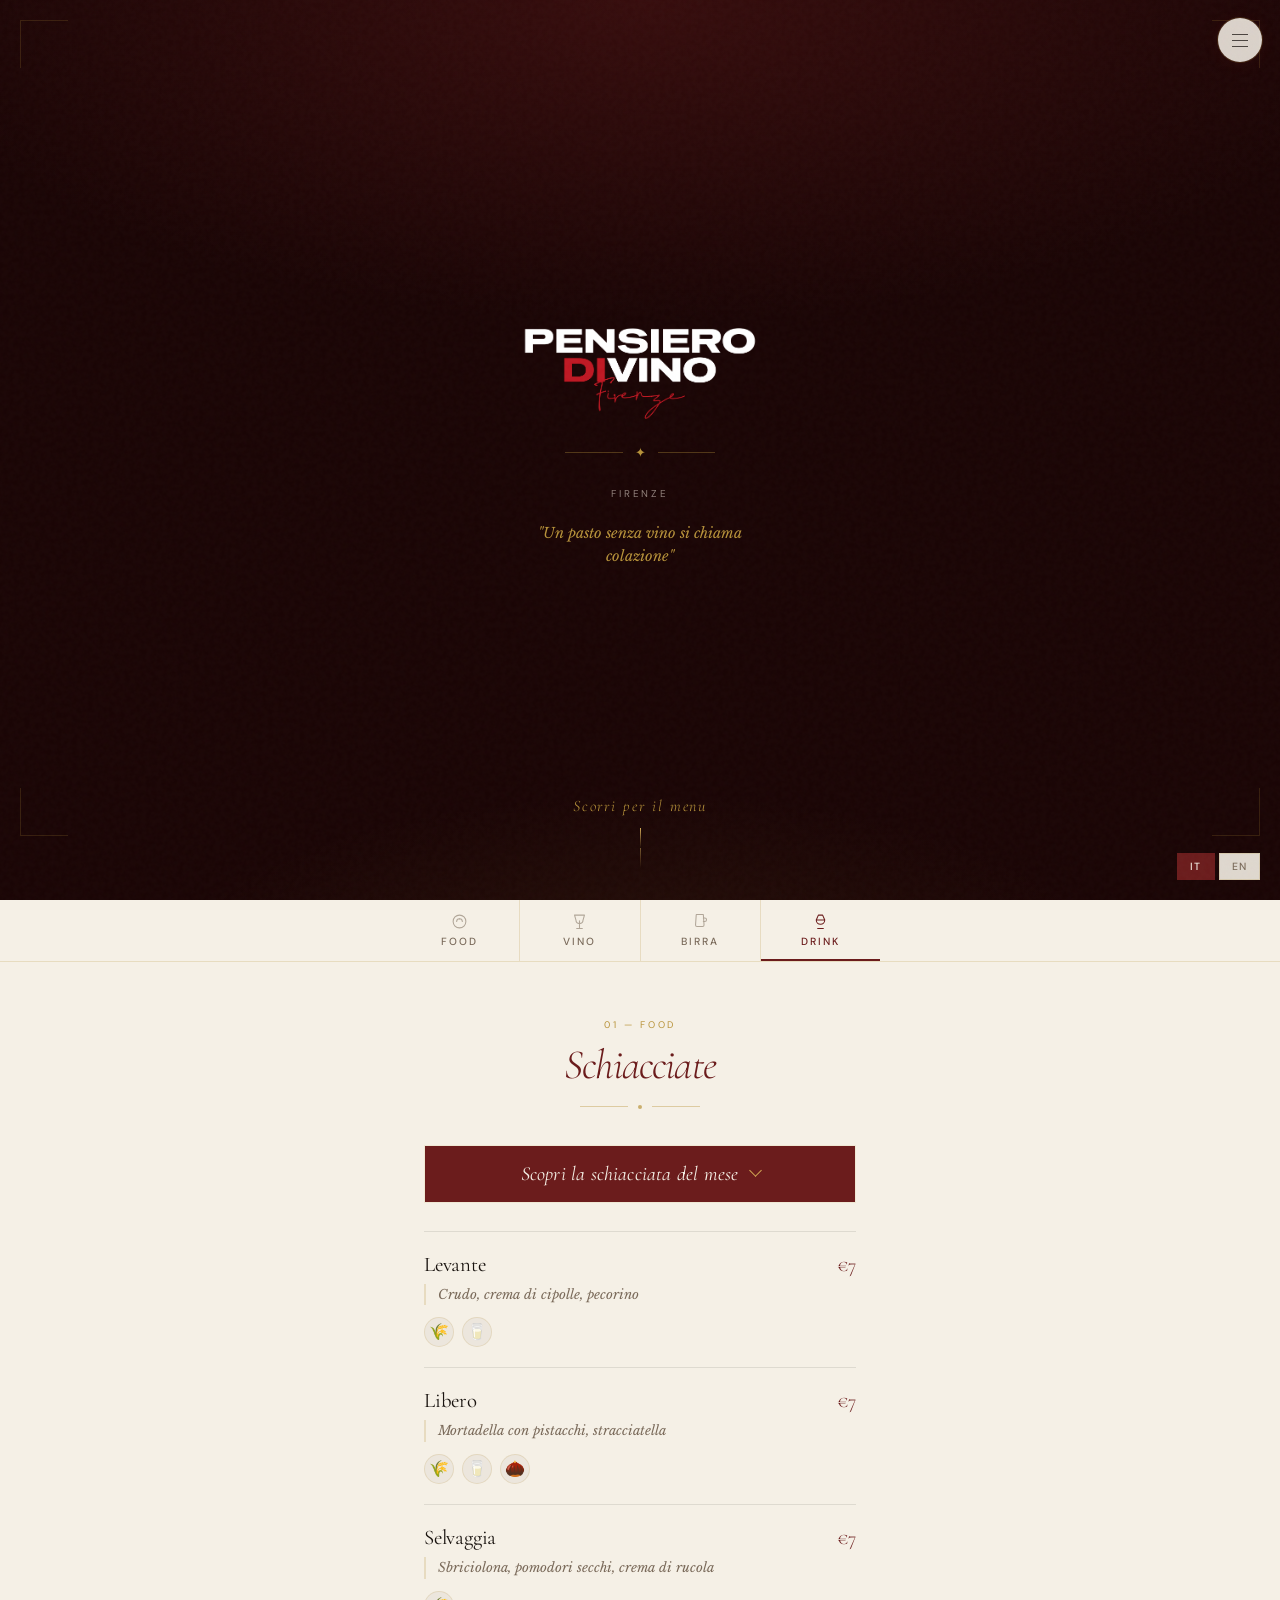
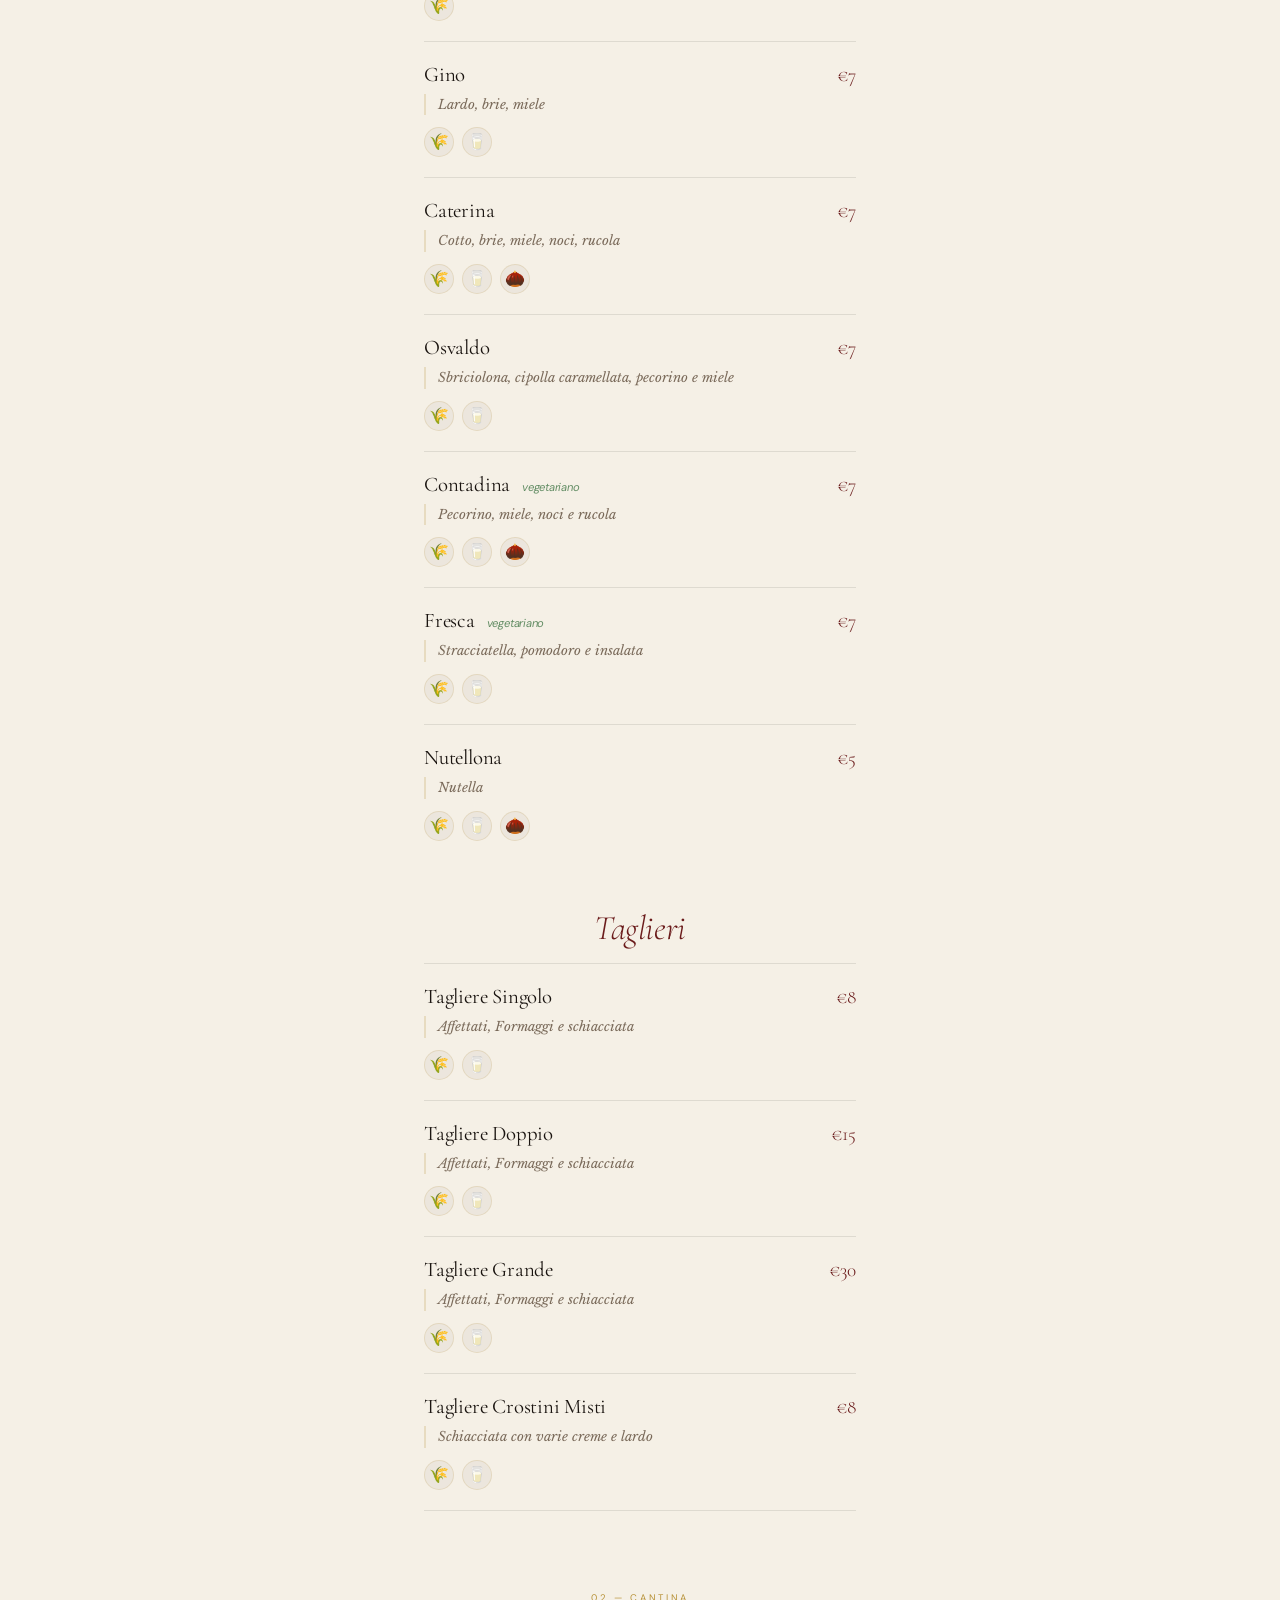
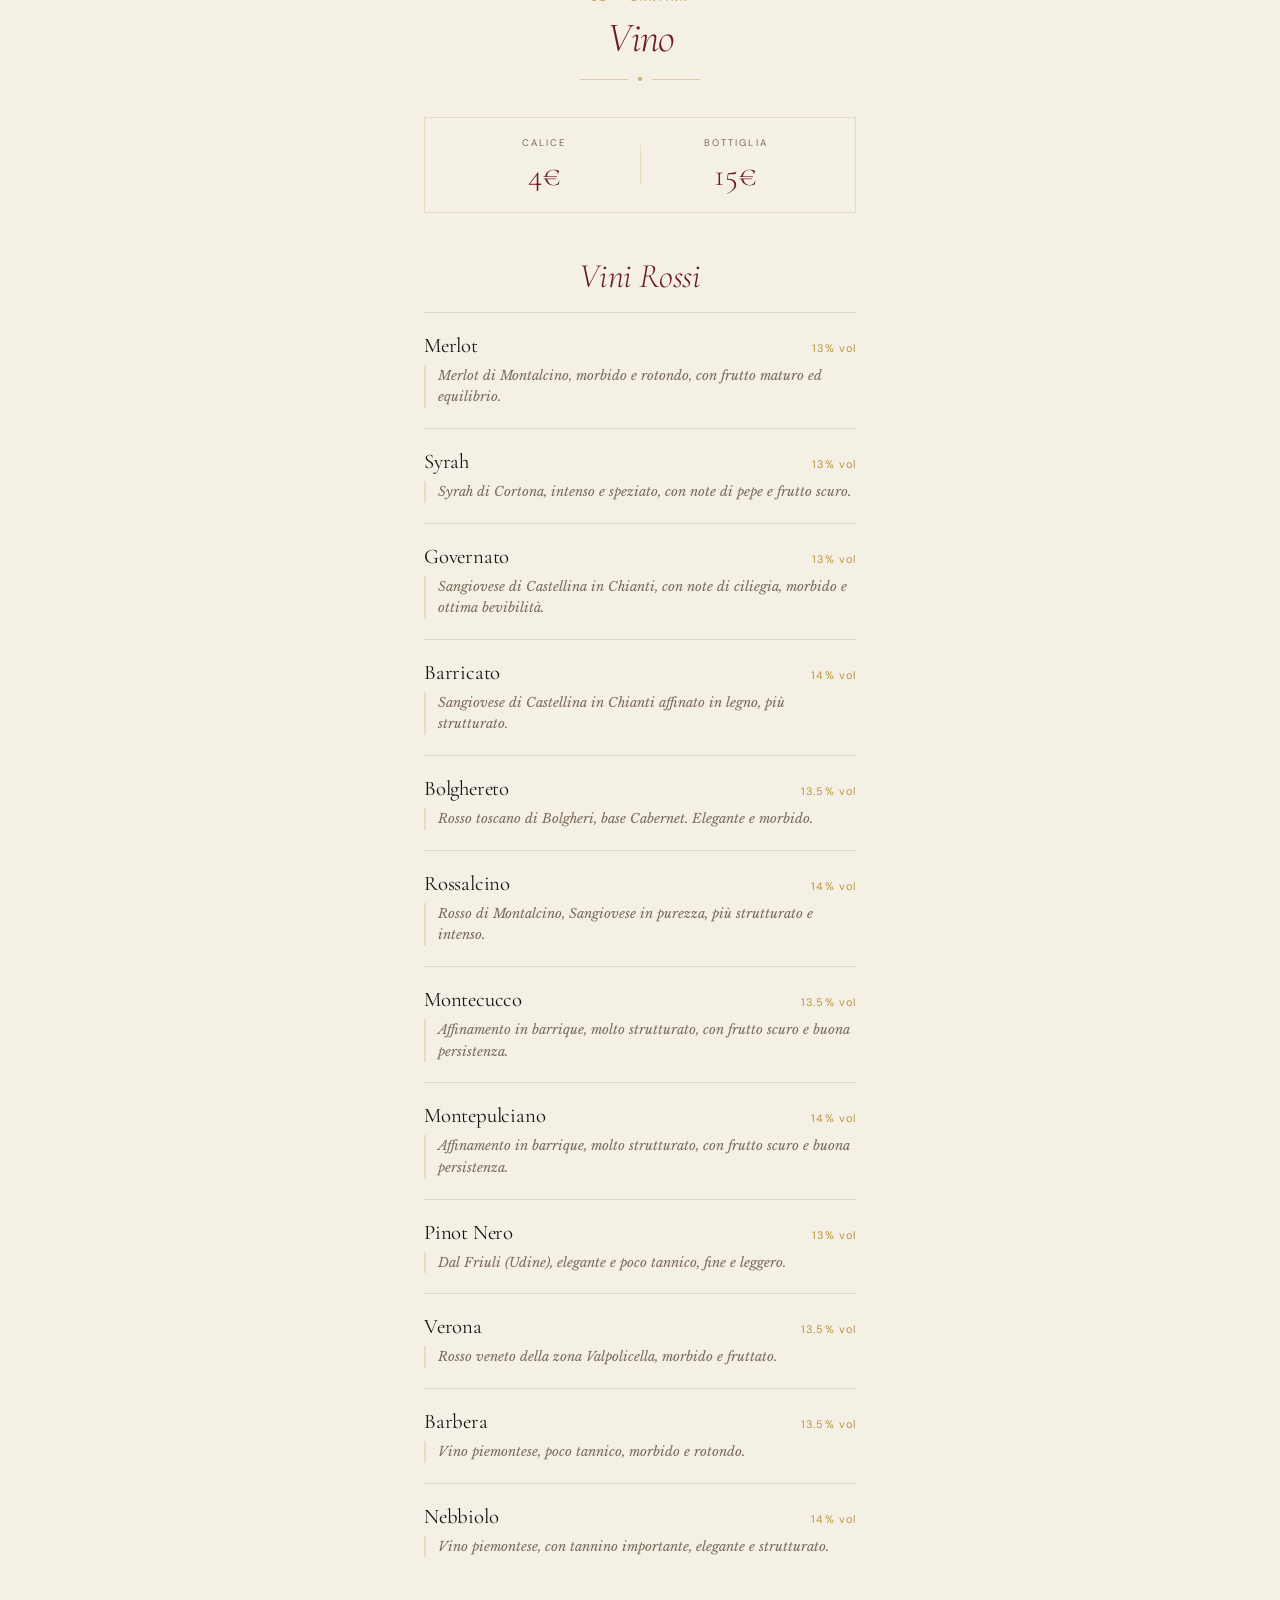
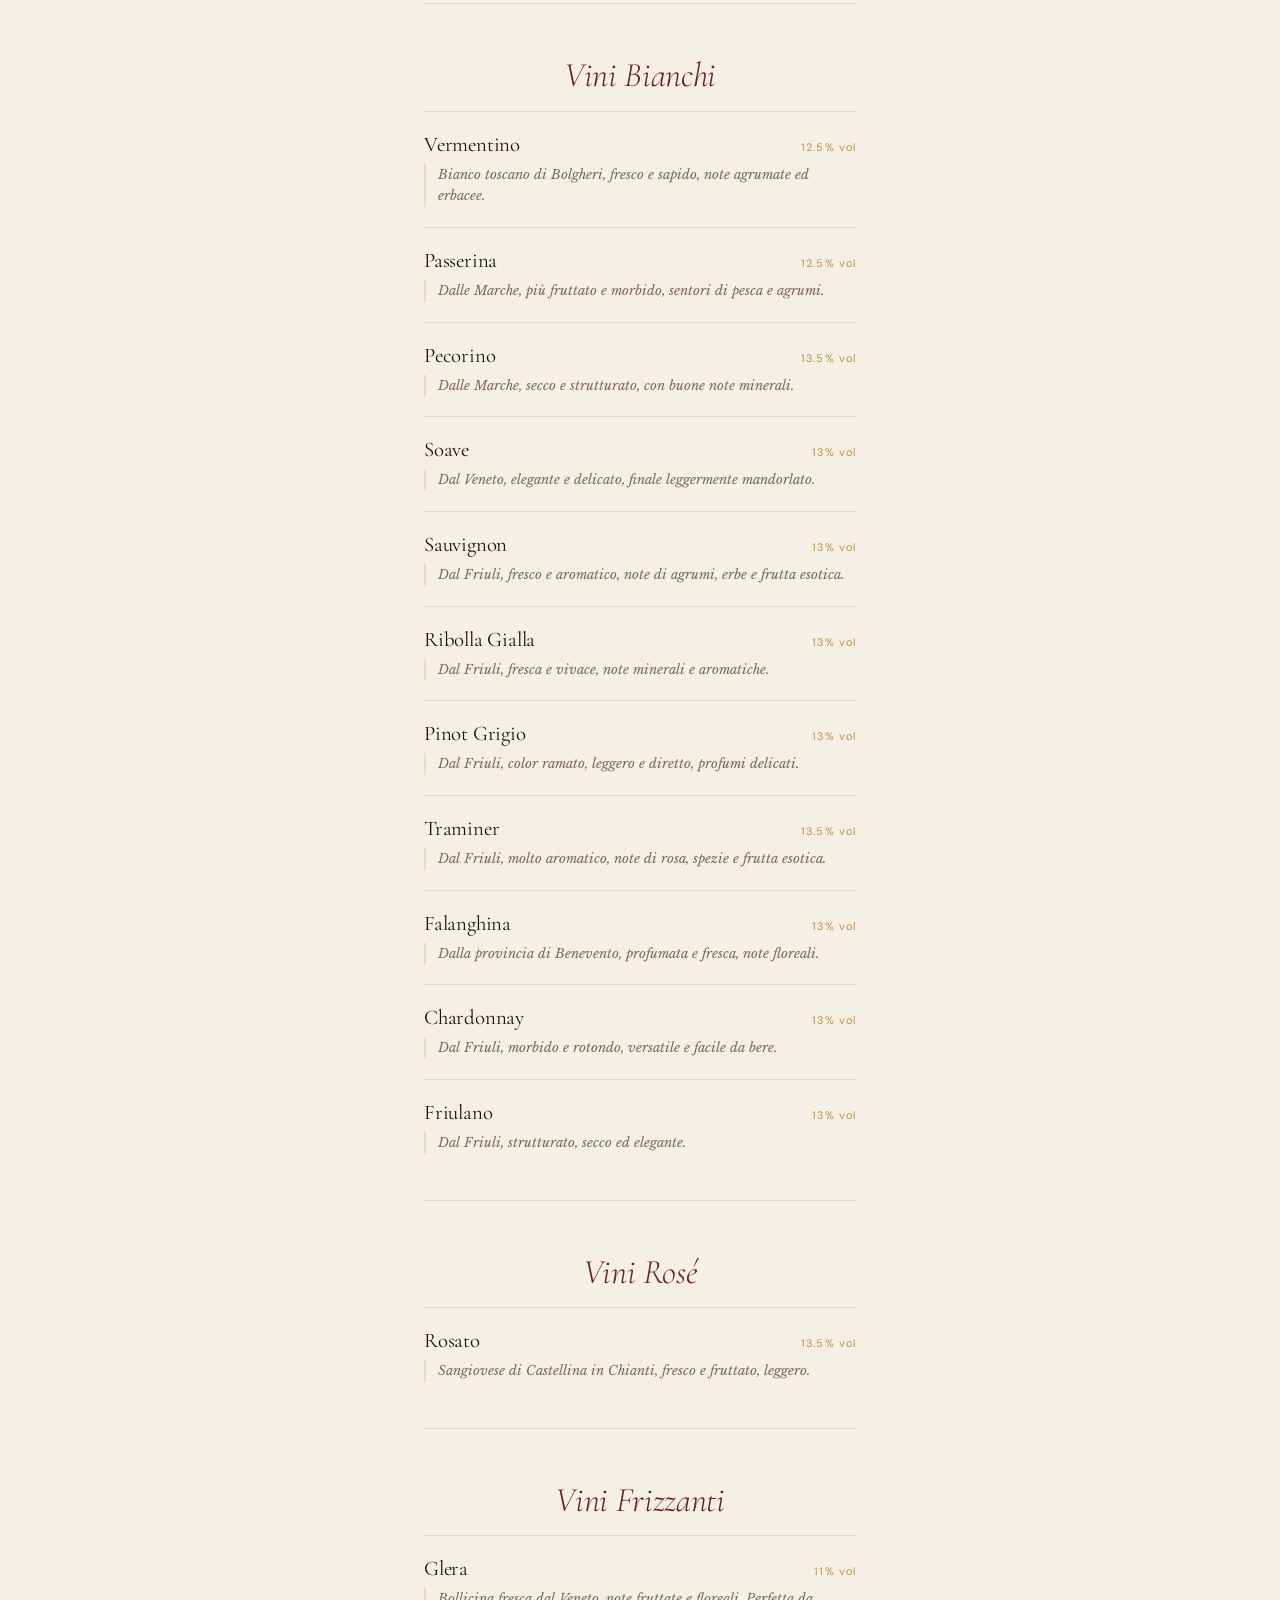
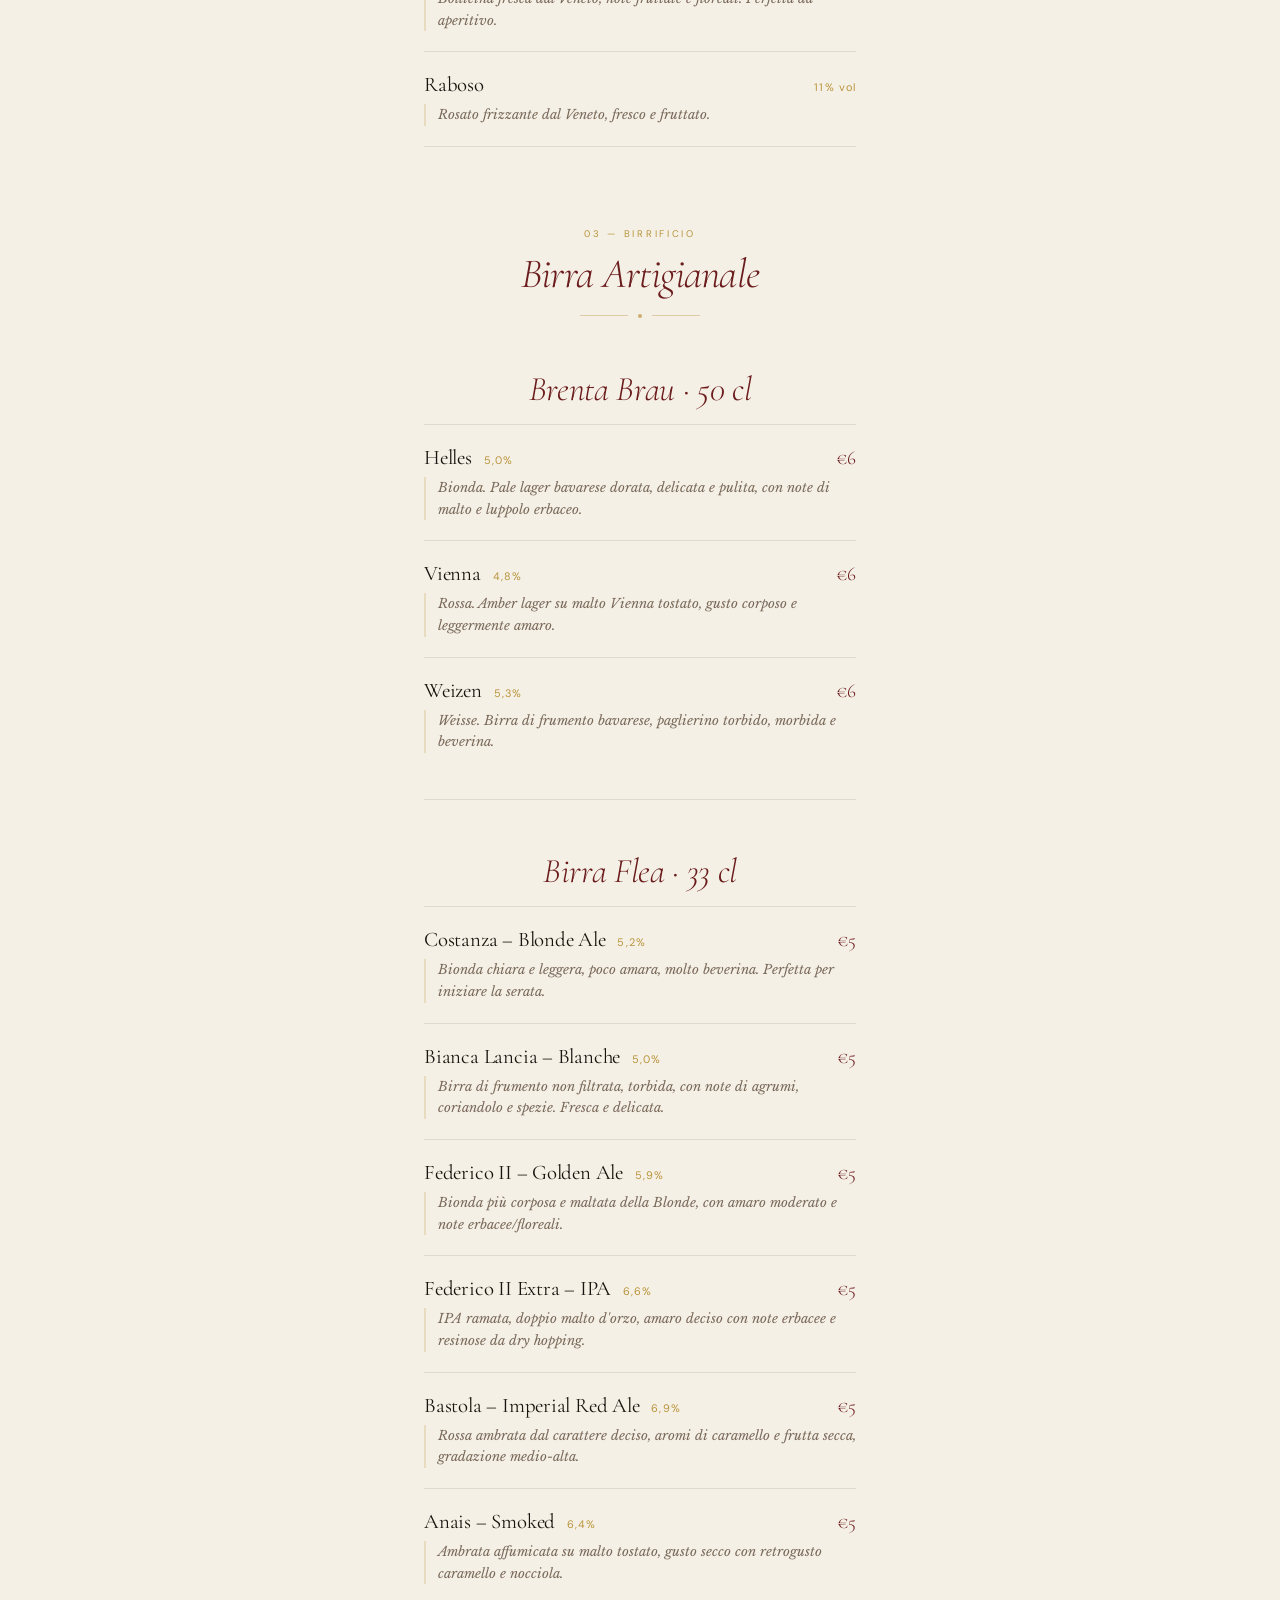
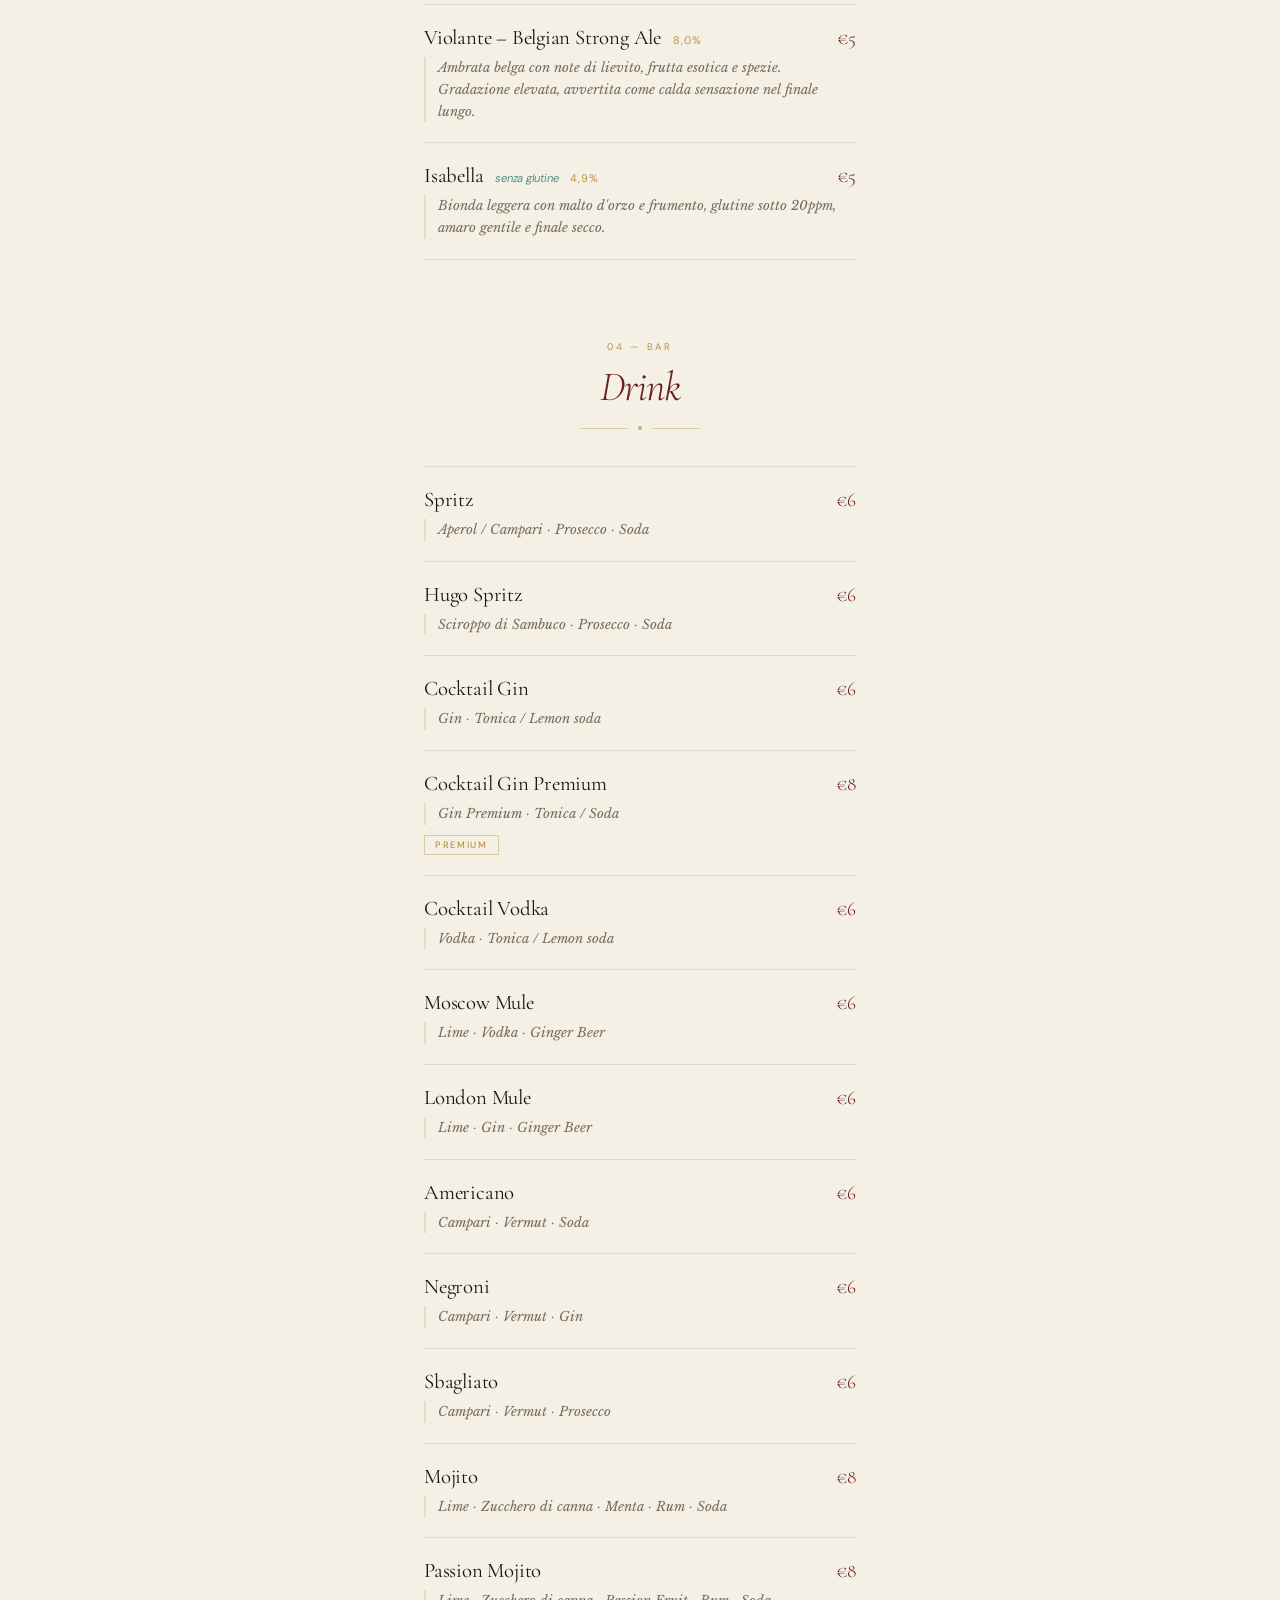
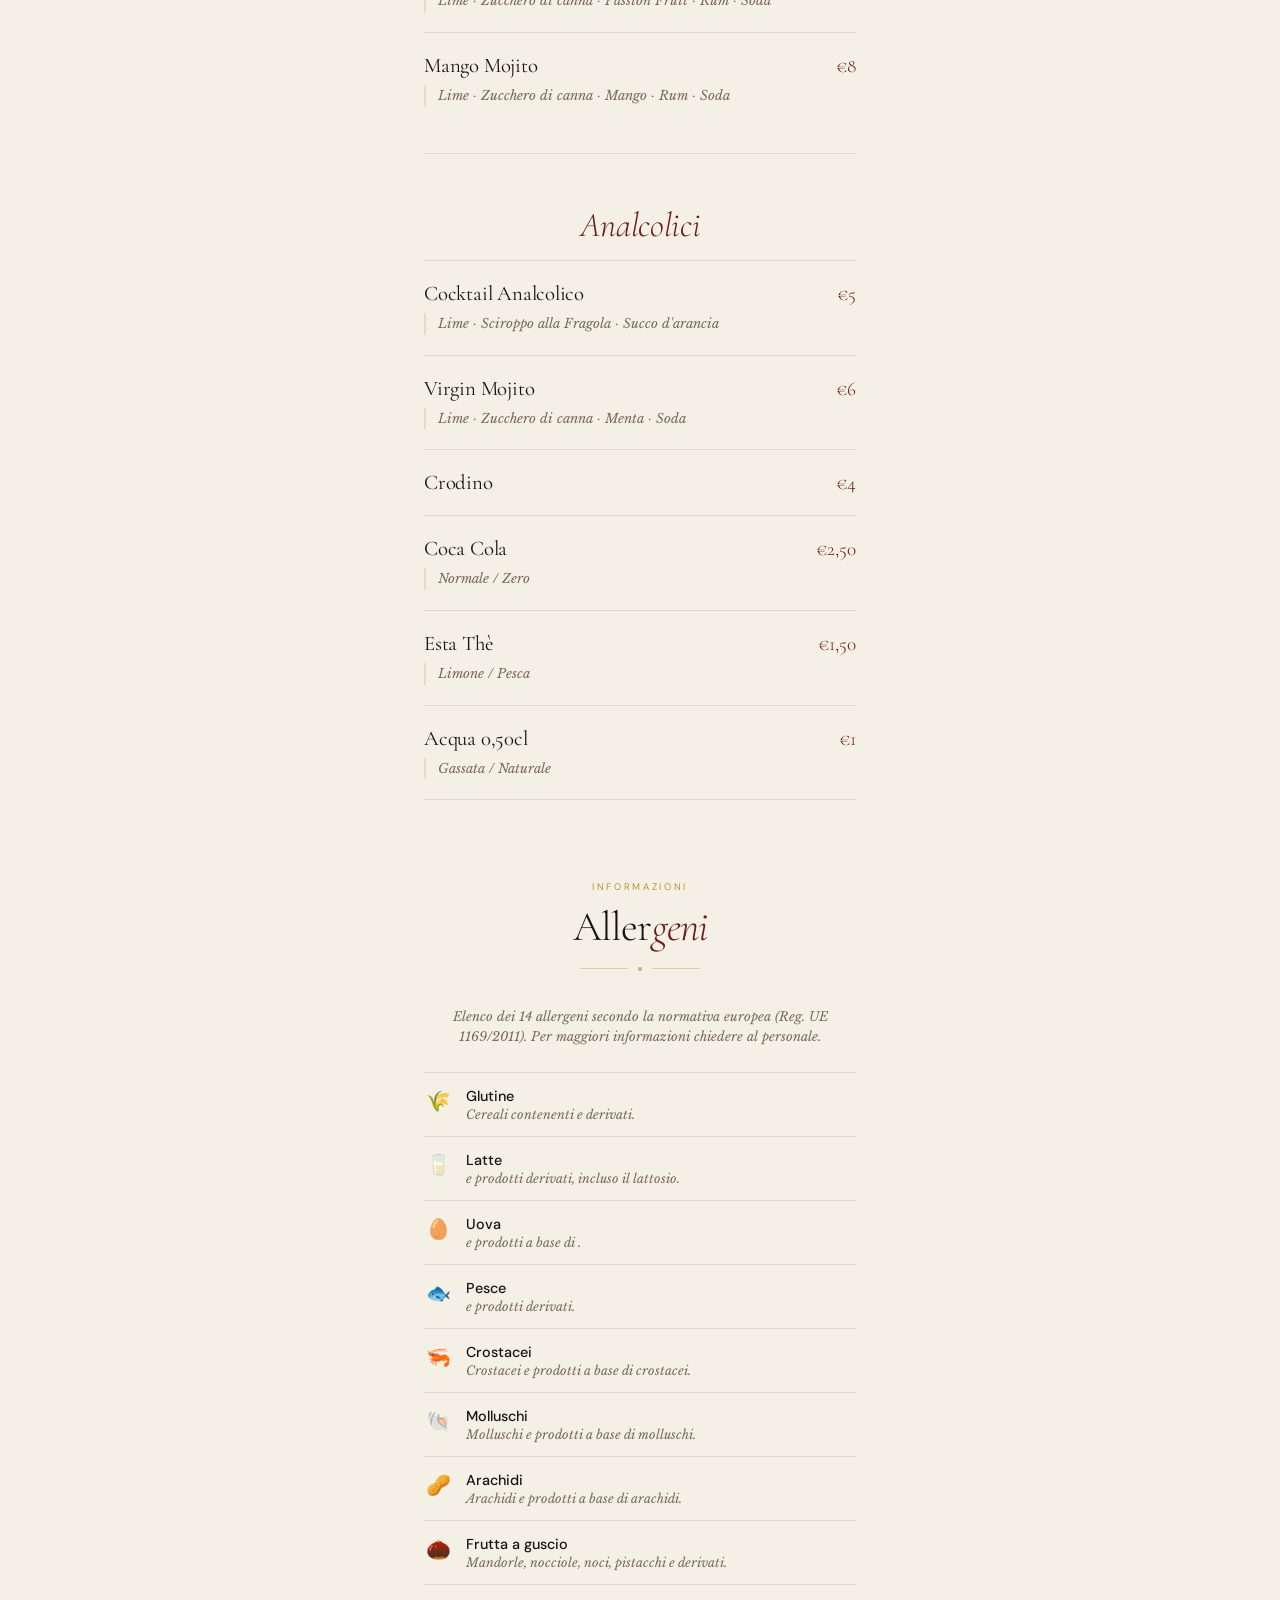
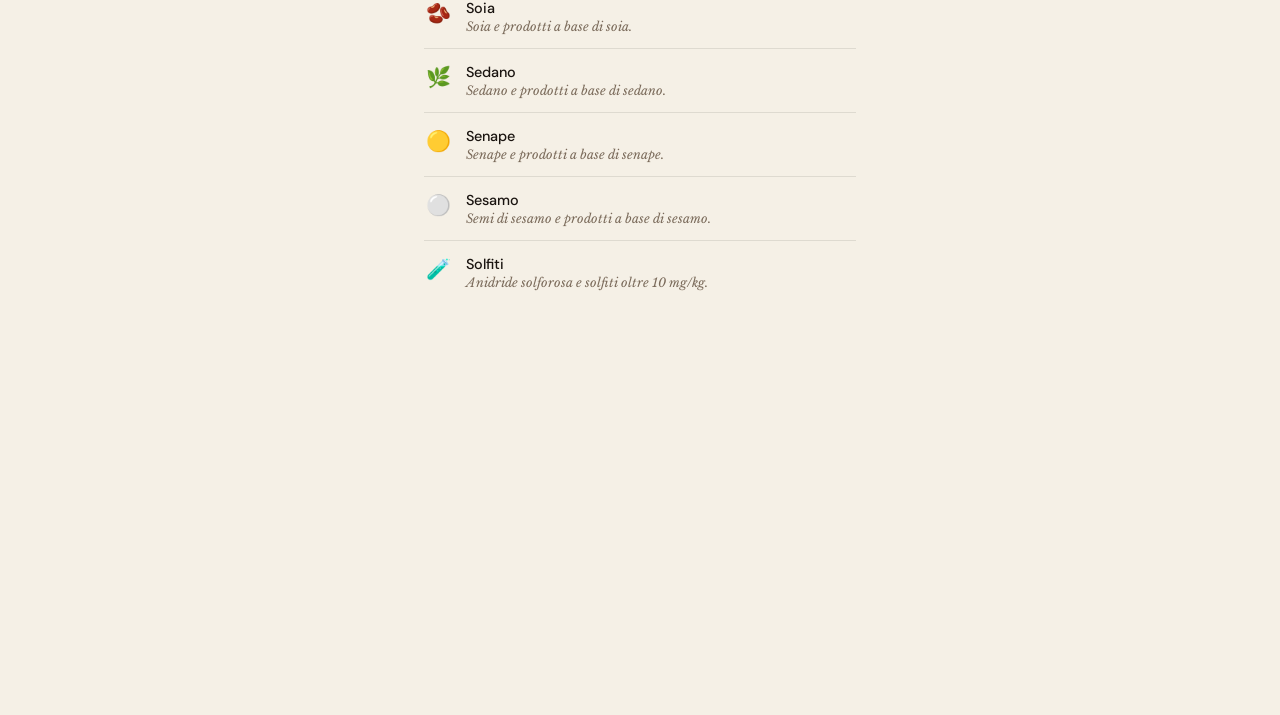
==== commit 1a8e5368: "Ripristina il banner della schiacciata del mese senza cornice oro Co-Authored-By: Claude Opus 5.5 <n" ====
--- a/menu/index.html
+++ b/menu/index.html
@@ -227,17 +227,15 @@
 .item-badge{display:inline-block;margin-top:10px;font-size:.58rem;font-weight:500;letter-spacing:.18em;text-transform:uppercase;color:var(--gold);border:1px solid rgba(184,147,58,.4);padding:3px 10px;}
 
 /* Schiacciata del mese */
-.sdm{position:relative;border:1px solid var(--gold-line);background:#fff;margin:8px 0 28px;}
-.sdm::after{content:'';position:absolute;inset:5px;border:1px solid rgba(212,170,85,.55);pointer-events:none;}
-.sdm-toggle{display:block;width:100%;padding:0;background:var(--wine);border:none;cursor:pointer;}
-.sdm-toggle-in{display:flex;align-items:center;justify-content:center;gap:12px;padding:16px 20px;color:var(--cream);font-family:'Cormorant Garamond',serif;font-size:1.25rem;font-style:italic;font-weight:400;letter-spacing:.01em;}
-.sdm-toggle-in::after{content:'';width:8px;height:8px;border-right:1.5px solid var(--gold-light);border-bottom:1.5px solid var(--gold-light);transform:translateY(-3px) rotate(45deg);transition:transform .35s ease;}
-.sdm-toggle[aria-expanded="true"] .sdm-toggle-in::after{transform:translateY(2px) rotate(-135deg);}
+.sdm{border:1px solid var(--gold-line);background:#fff;margin:8px 0 28px;}
+.sdm-toggle{display:flex;align-items:center;justify-content:center;gap:12px;width:100%;padding:16px 20px;background:var(--wine);color:var(--cream);border:none;cursor:pointer;font-family:'Cormorant Garamond',serif;font-size:1.25rem;font-style:italic;font-weight:400;letter-spacing:.01em;}
+.sdm-toggle::after{content:'';width:8px;height:8px;border-right:1.5px solid var(--gold-light);border-bottom:1.5px solid var(--gold-light);transform:translateY(-3px) rotate(45deg);transition:transform .35s ease;}
+.sdm-toggle[aria-expanded="true"]::after{transform:translateY(2px) rotate(-135deg);}
 .sdm-panel{display:grid;grid-template-rows:0fr;transition:grid-template-rows .45s ease;}
 .sdm-panel.open{grid-template-rows:1fr;}
-.sdm-panel-inner{overflow:hidden;padding:0 11px;}
-.sdm-img{display:block;width:100%;margin-top:11px;aspect-ratio:4/3;object-fit:cover;object-position:50% 45%;}
-.sdm-body{padding:18px 9px 22px;}
+.sdm-panel-inner{overflow:hidden;}
+.sdm-img{display:block;width:100%;aspect-ratio:4/3;object-fit:cover;object-position:50% 45%;}
+.sdm-body{padding:18px 20px 20px;}
 .sdm .item-name{font-size:1.6rem;}
 
 /* Allergeni inline */
@@ -404,7 +402,7 @@
 
   <!-- SCHIACCIATA DEL MESE — da aggiornare ogni mese (nome, ingredienti IT/EN, prezzo, allergeni, foto). Per nasconderla, commentare tutto il blocco. -->
   <div class="sdm reveal">
-    <button class="sdm-toggle" type="button" aria-expanded="false" aria-controls="sdmPanel"><span class="sdm-toggle-in"><span data-it>Scopri la schiacciata del mese</span><span data-en>Discover the flatbread of the month</span></span></button>
+    <button class="sdm-toggle" type="button" aria-expanded="false" aria-controls="sdmPanel"><span data-it>Scopri la schiacciata del mese</span><span data-en>Discover the flatbread of the month</span></button>
     <div class="sdm-panel" id="sdmPanel">
       <div class="sdm-panel-inner">
         <img class="sdm-img" src="../assets/foto/schiacciata-del-mese/paolino-vanoli.jpg" alt="Schiacciata Paolino Vanoli" loading="lazy">
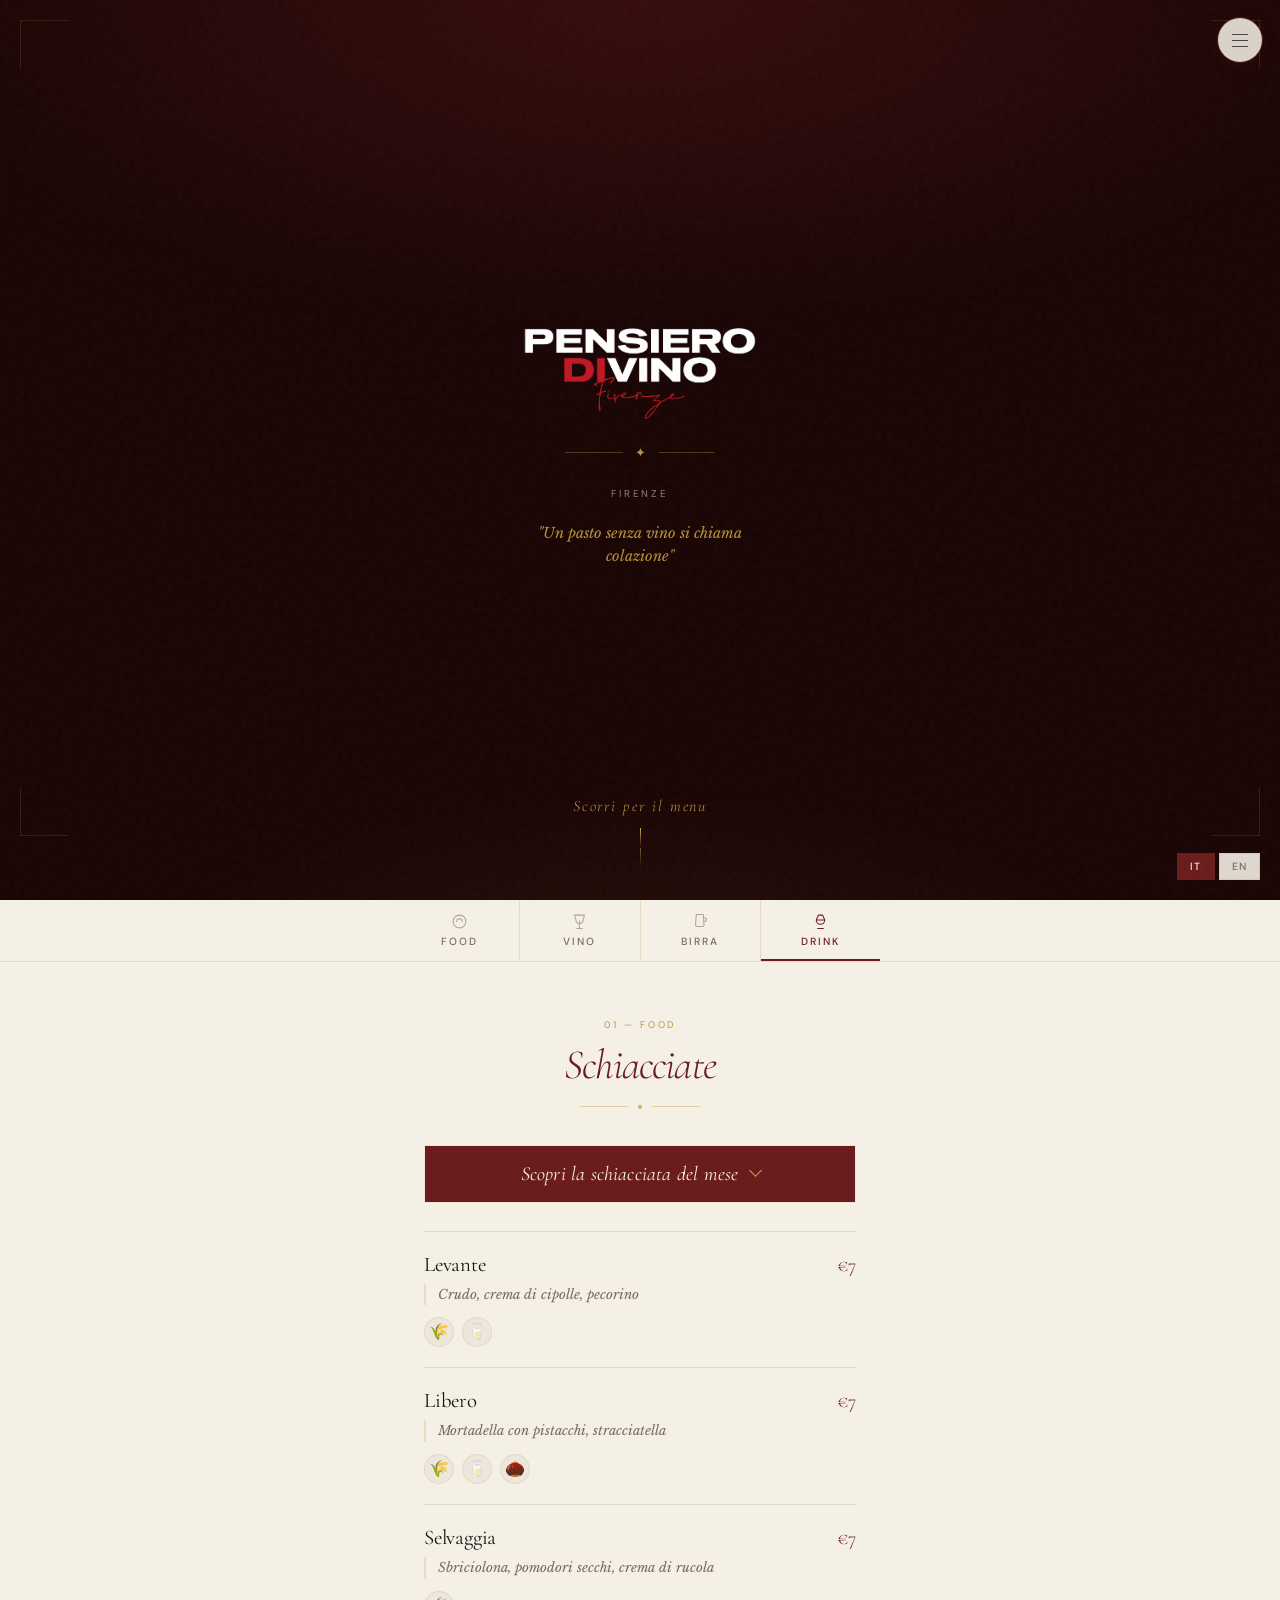
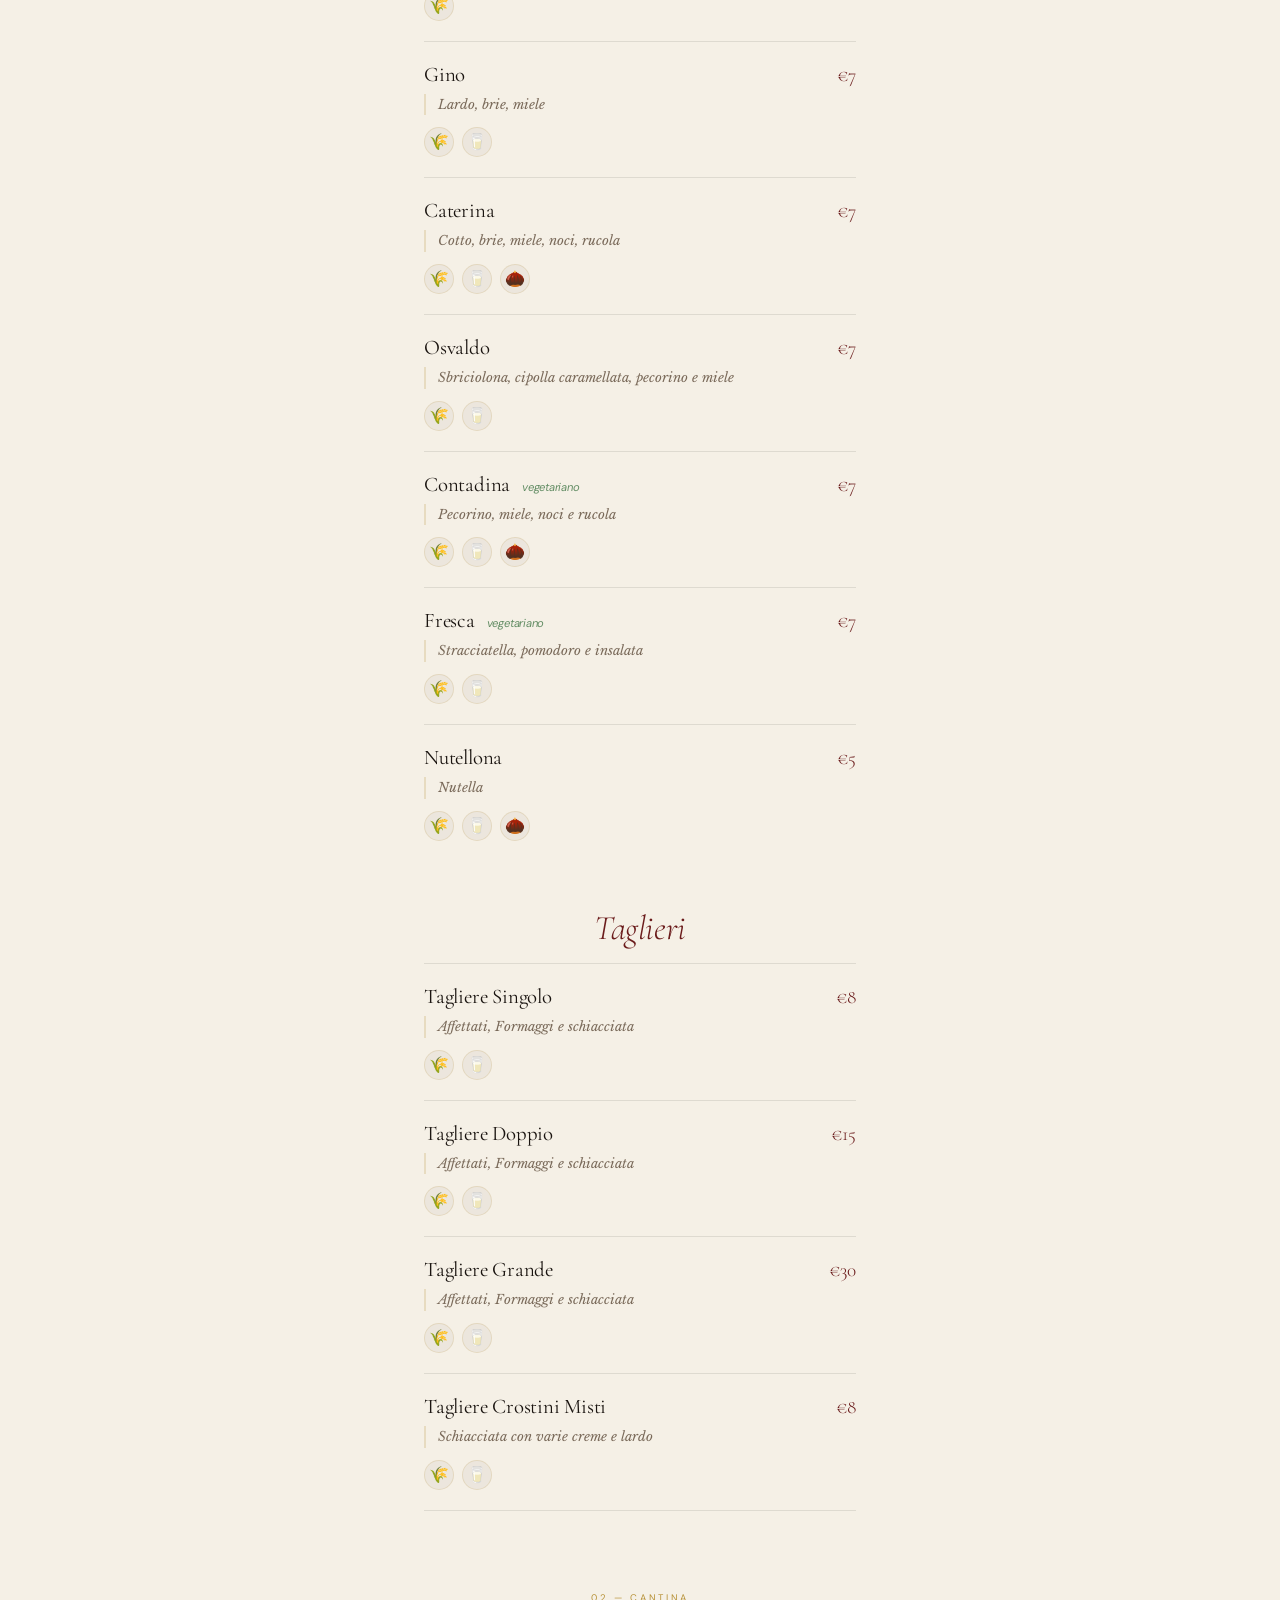
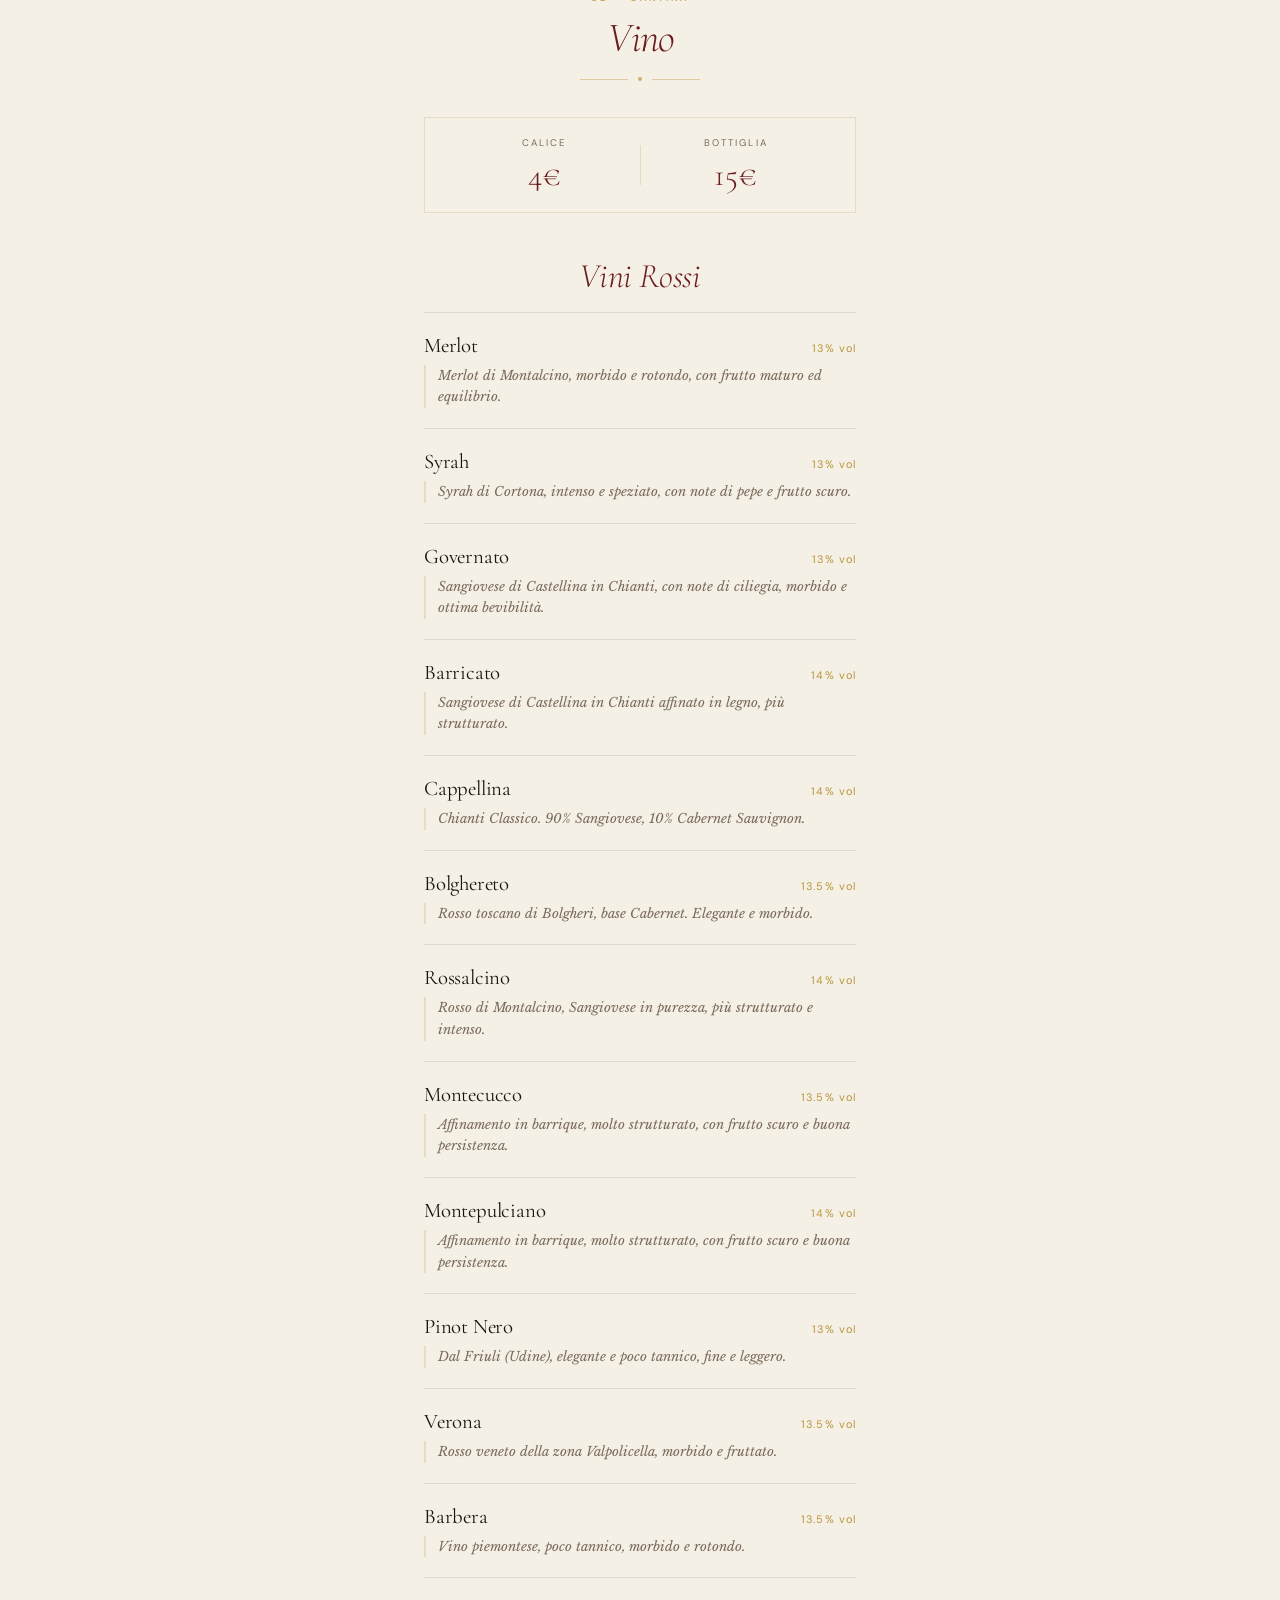
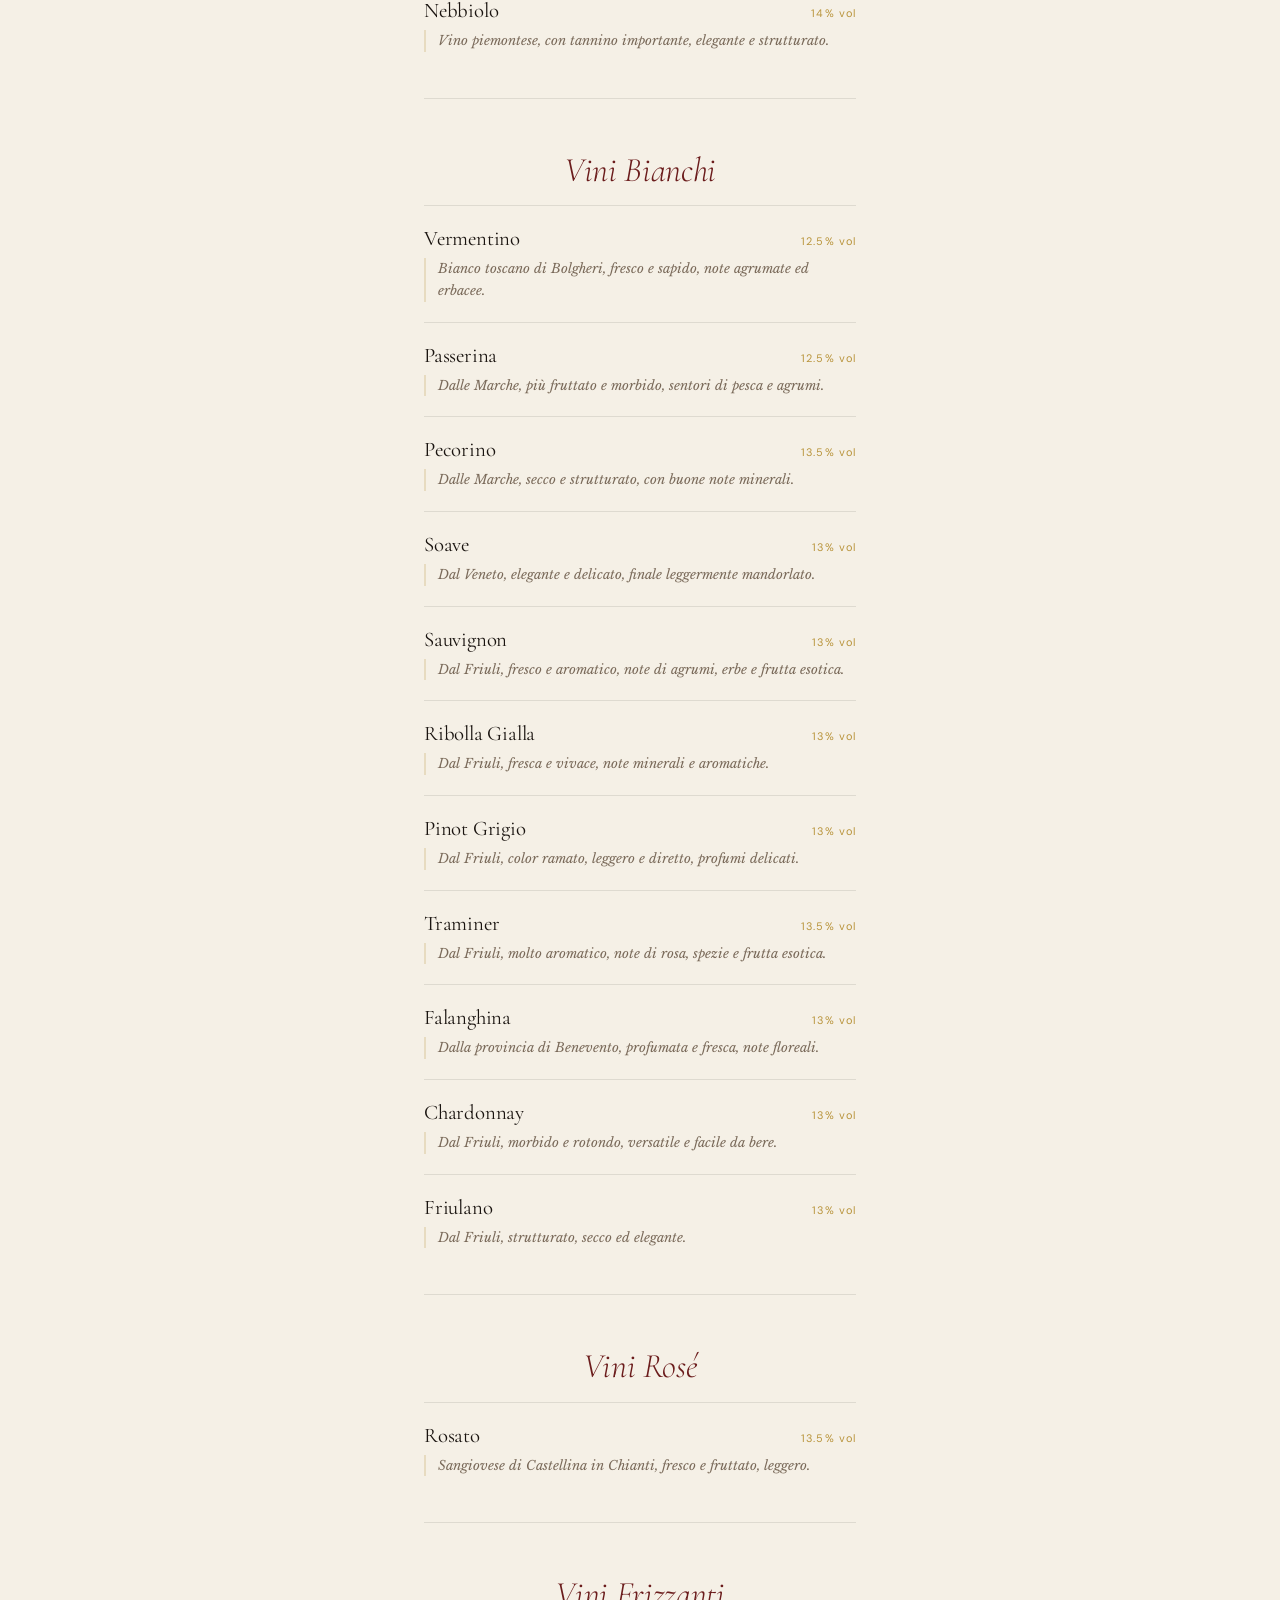
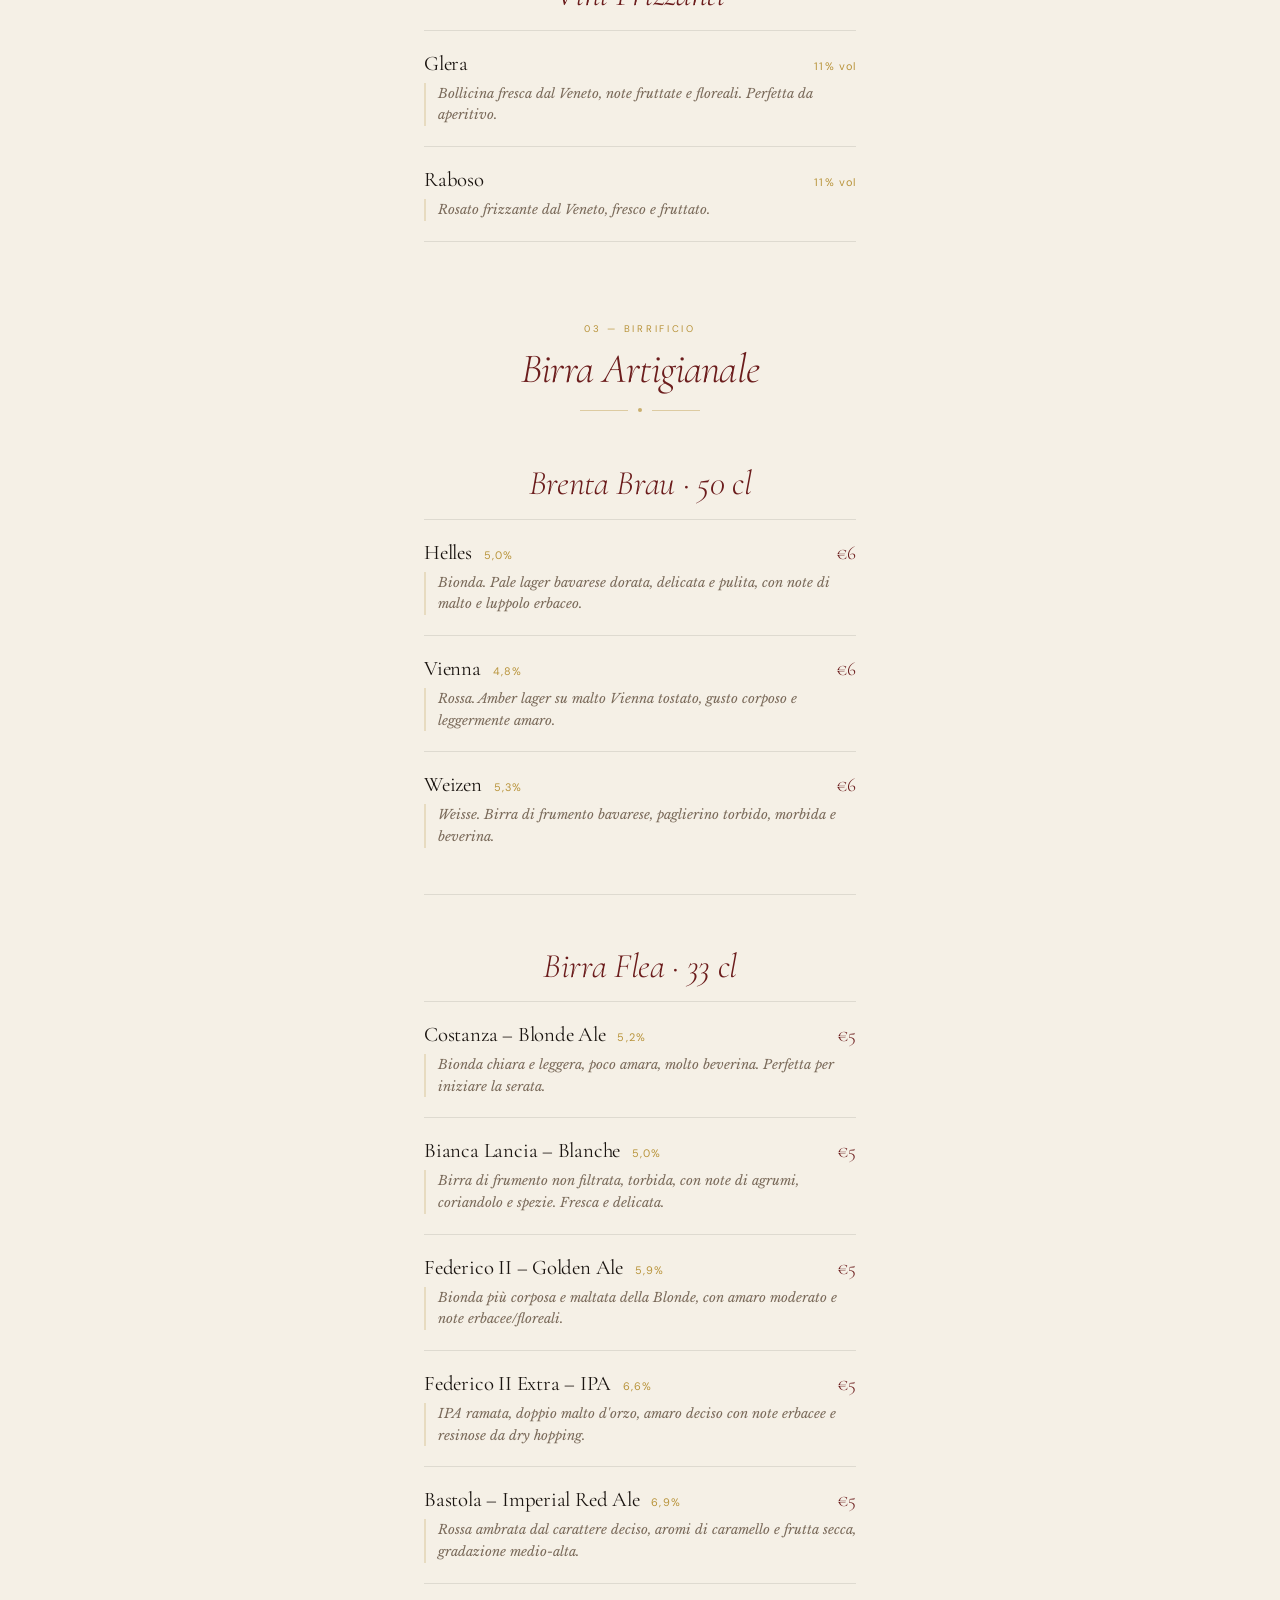
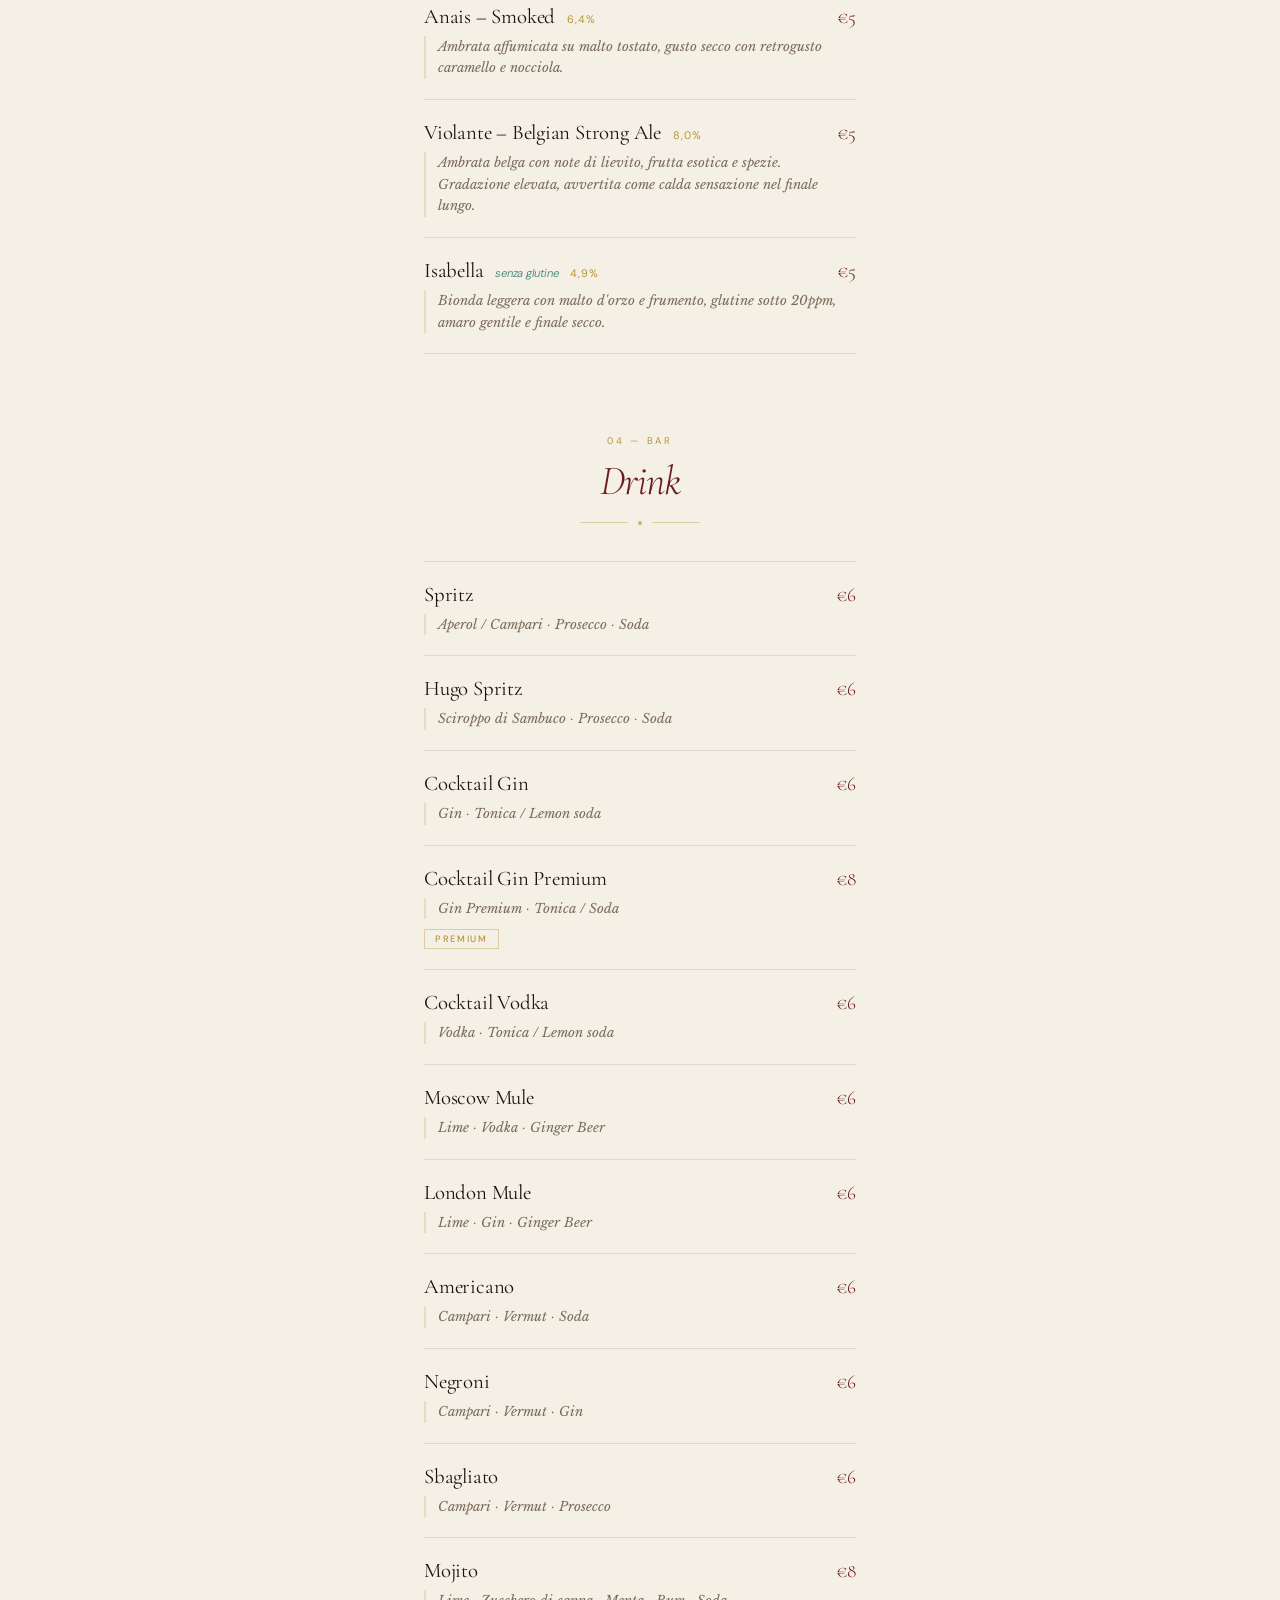
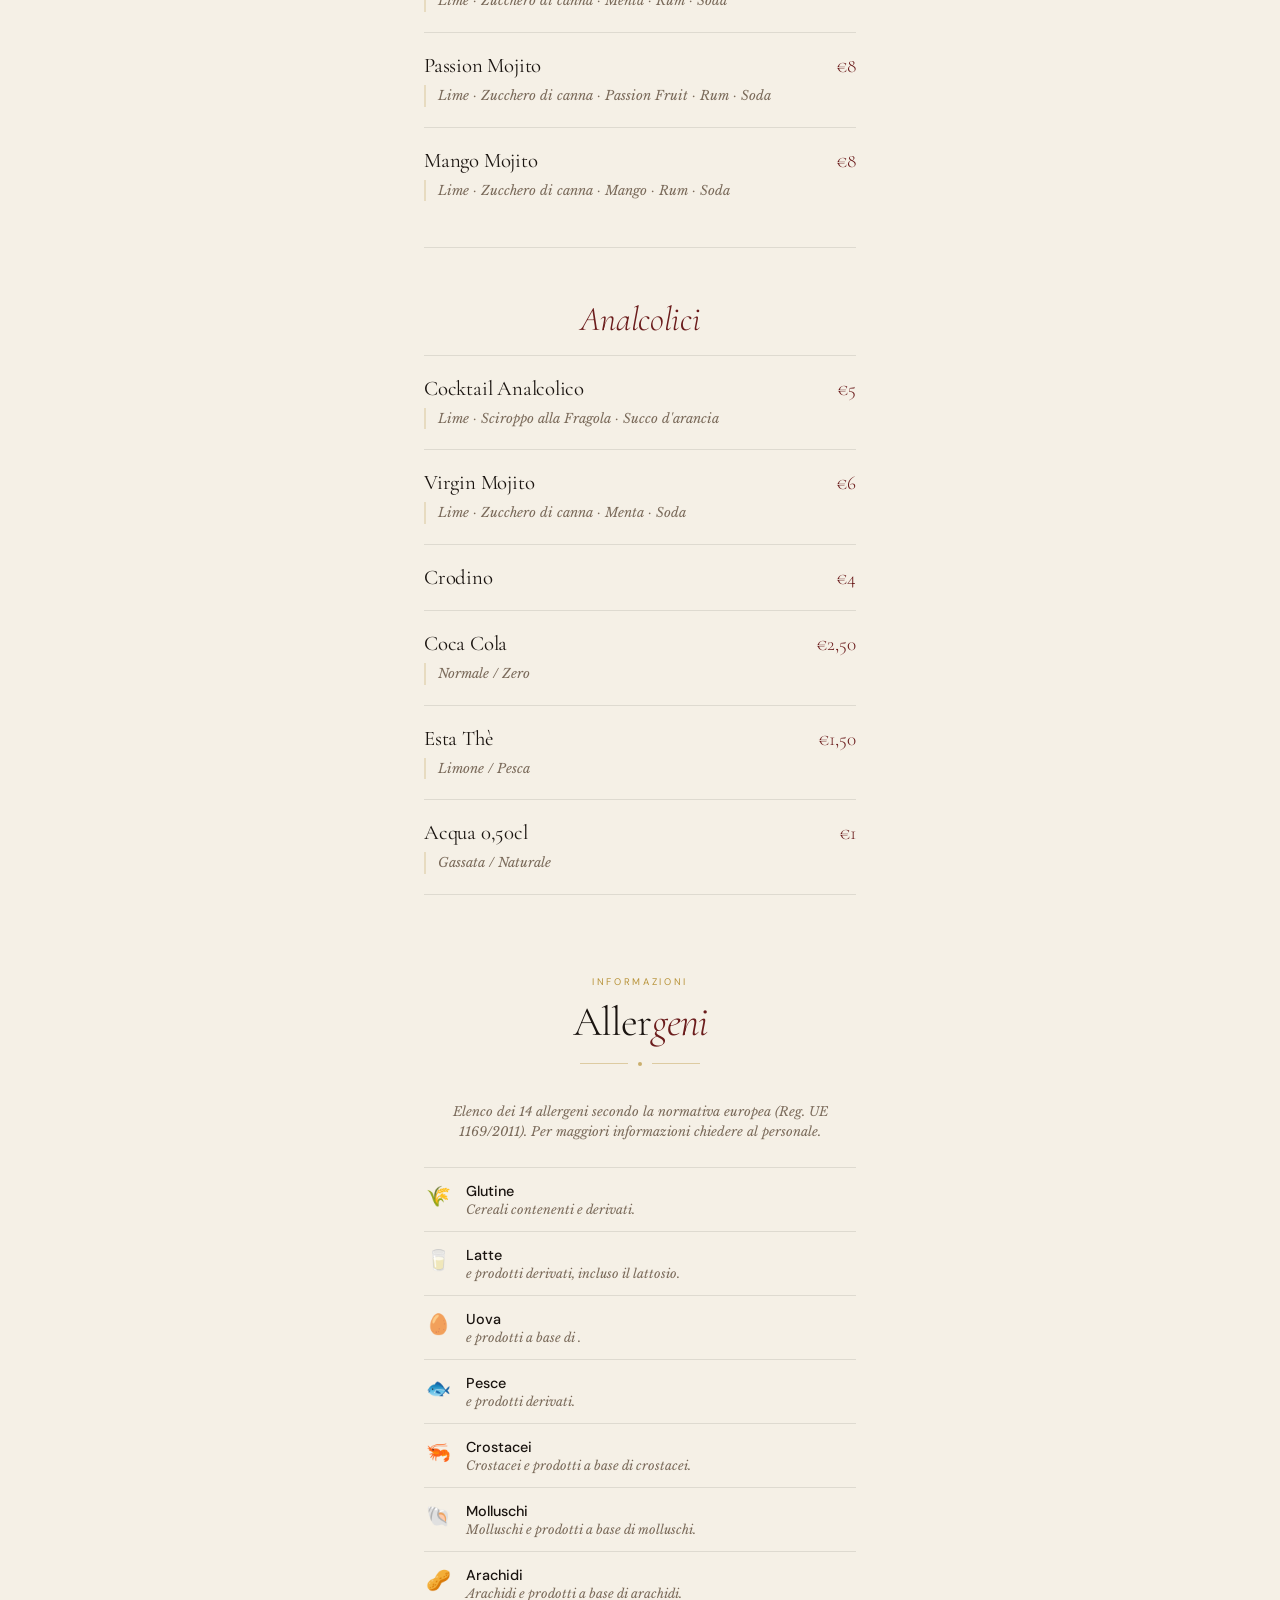
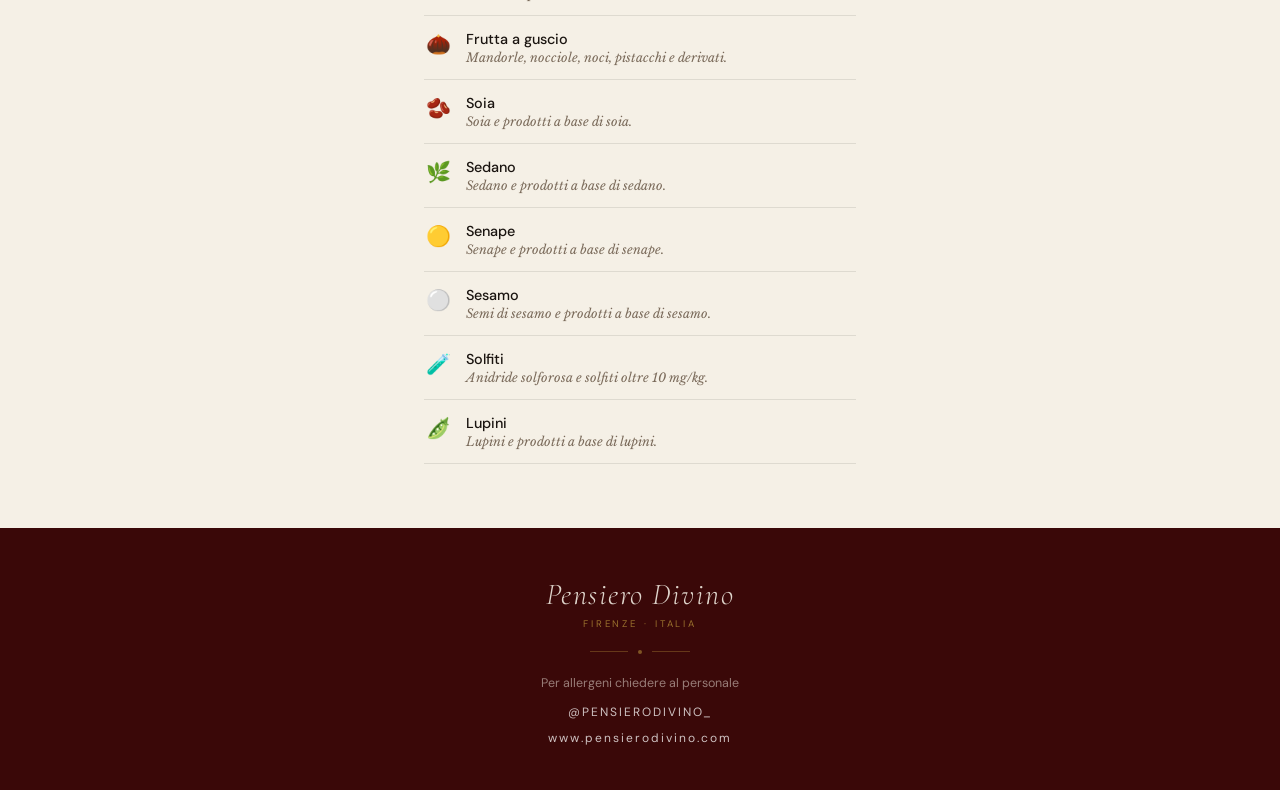
==== commit 6ebc9939: "Aggiunge il vino rosso Cappellina (Chianti Classico) al menu Co-Authored-By: Claude Sonnet 5.5 <nore" ====
--- a/menu/index.html
+++ b/menu/index.html
@@ -543,6 +543,7 @@
   <div class="item reveal"><div class="item-row"><div class="item-name">Syrah</div><div class="item-abv">13% vol</div></div><div class="item-desc" data-it>Syrah di Cortona, intenso e speziato, con note di pepe e frutto scuro.</div><div class="item-desc" data-en>Cortona Syrah, intense and spiced, with pepper and dark fruit notes.</div></div>
   <div class="item reveal"><div class="item-row"><div class="item-name">Governato</div><div class="item-abv">13% vol</div></div><div class="item-desc" data-it>Sangiovese di Castellina in Chianti, con note di ciliegia, morbido e ottima bevibilità.</div><div class="item-desc" data-en>Chianti Sangiovese, cherry notes, soft and very drinkable.</div></div>
   <div class="item reveal"><div class="item-row"><div class="item-name">Barricato</div><div class="item-abv">14% vol</div></div><div class="item-desc" data-it>Sangiovese di Castellina in Chianti affinato in legno, più strutturato.</div><div class="item-desc" data-en>Oak-aged Chianti Sangiovese, more structured, with spice notes.</div></div>
+  <div class="item reveal"><div class="item-row"><div class="item-name">Cappellina</div><div class="item-abv">14% vol</div></div><div class="item-desc" data-it>Chianti Classico. 90% Sangiovese, 10% Cabernet Sauvignon.</div><div class="item-desc" data-en>Chianti Classico. 90% Sangiovese, 10% Cabernet Sauvignon.</div></div>
   <!-- TEMP rimosso: <div class="item reveal"><div class="item-row"><div class="item-name">San Donato</div><div class="item-abv">13% vol</div></div><div class="item-desc" data-it>80% Sangiovese 20% Merlot, equilibrato e morbido, note di frutto rosso.</div><div class="item-desc" data-en>80% Sangiovese 20% Merlot, balanced, soft with red fruit notes.</div></div> -->
   <div class="item reveal"><div class="item-row"><div class="item-name">Bolghereto</div><div class="item-abv">13.5% vol</div></div><div class="item-desc" data-it>Rosso toscano di Bolgheri, base Cabernet. Elegante e morbido.</div><div class="item-desc" data-en>Bolgheri Cabernet-based Tuscan red. Elegant and smooth.</div></div>
   <div class="item reveal"><div class="item-row"><div class="item-name">Rossalcino</div><div class="item-abv">14% vol</div></div><div class="item-desc" data-it>Rosso di Montalcino, Sangiovese in purezza, più strutturato e intenso.</div><div class="item-desc" data-en>Montalcino Sangiovese, structured and intense.</div></div>
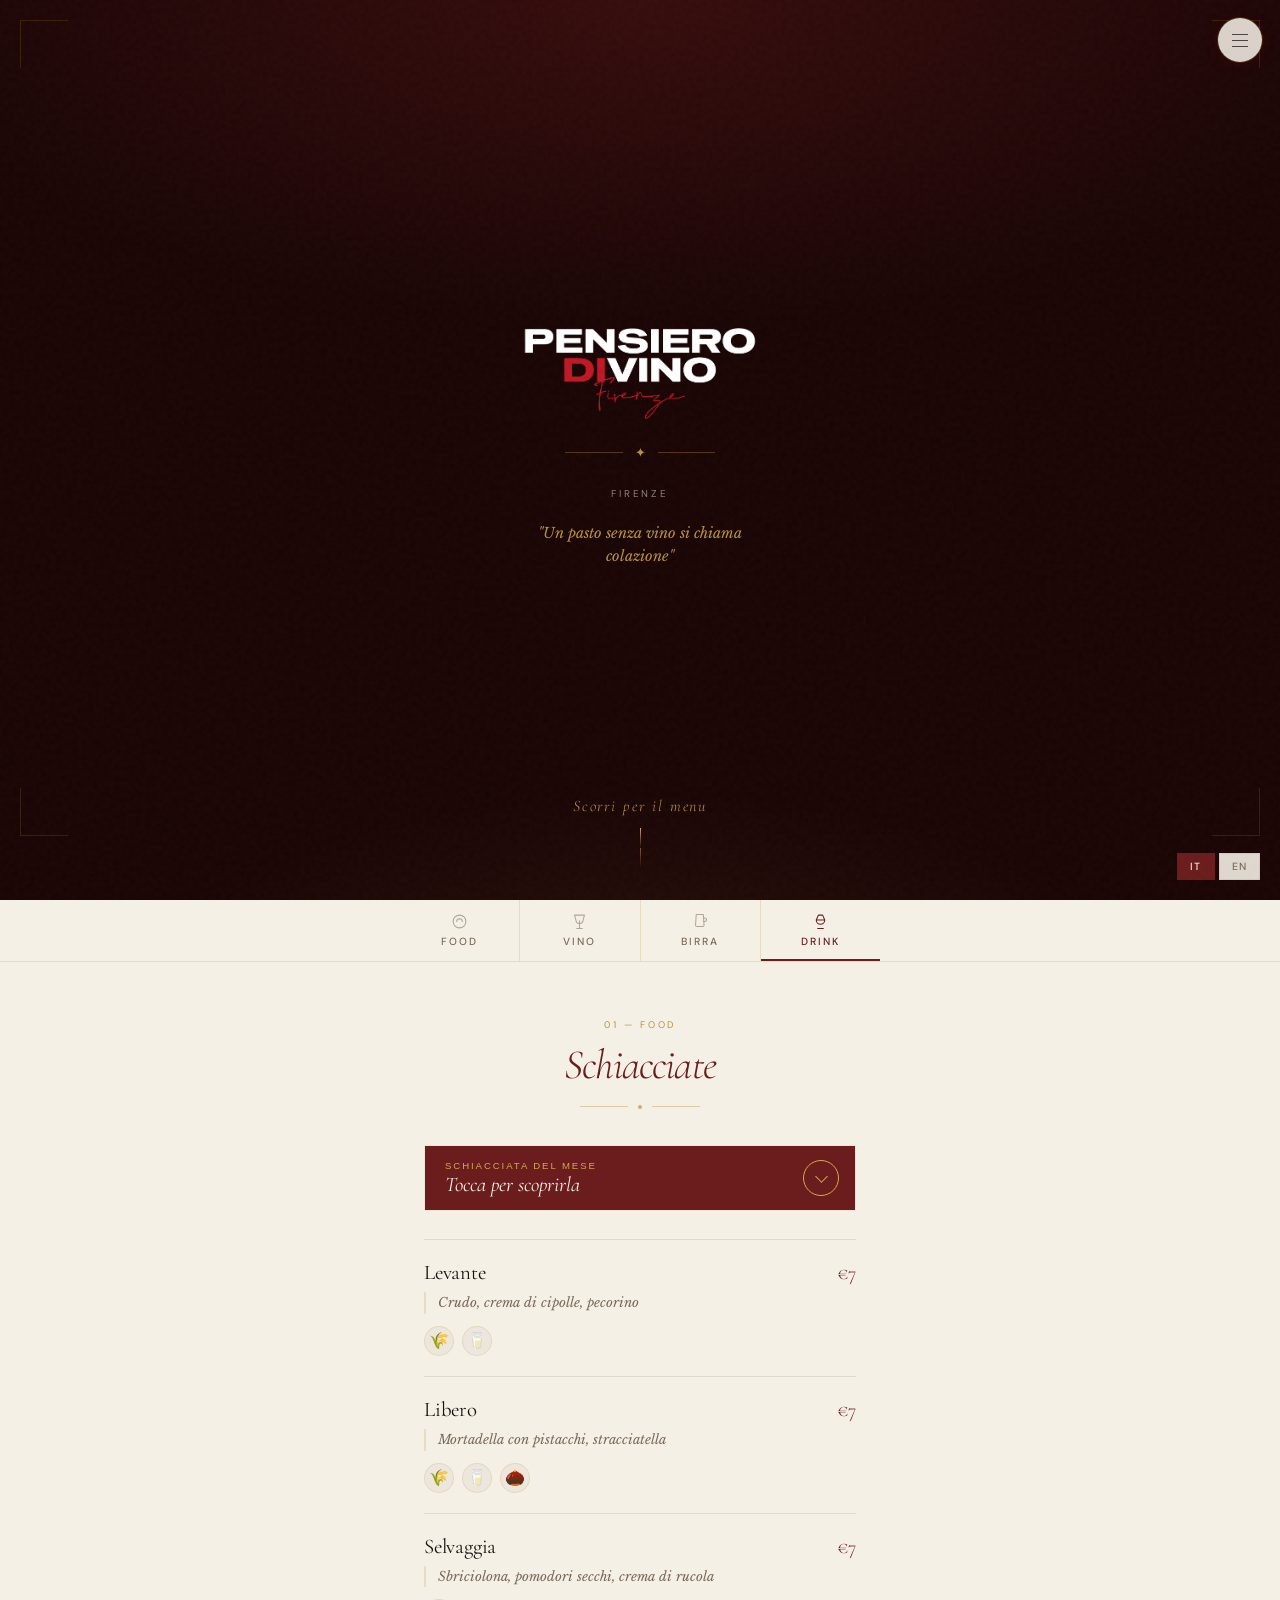
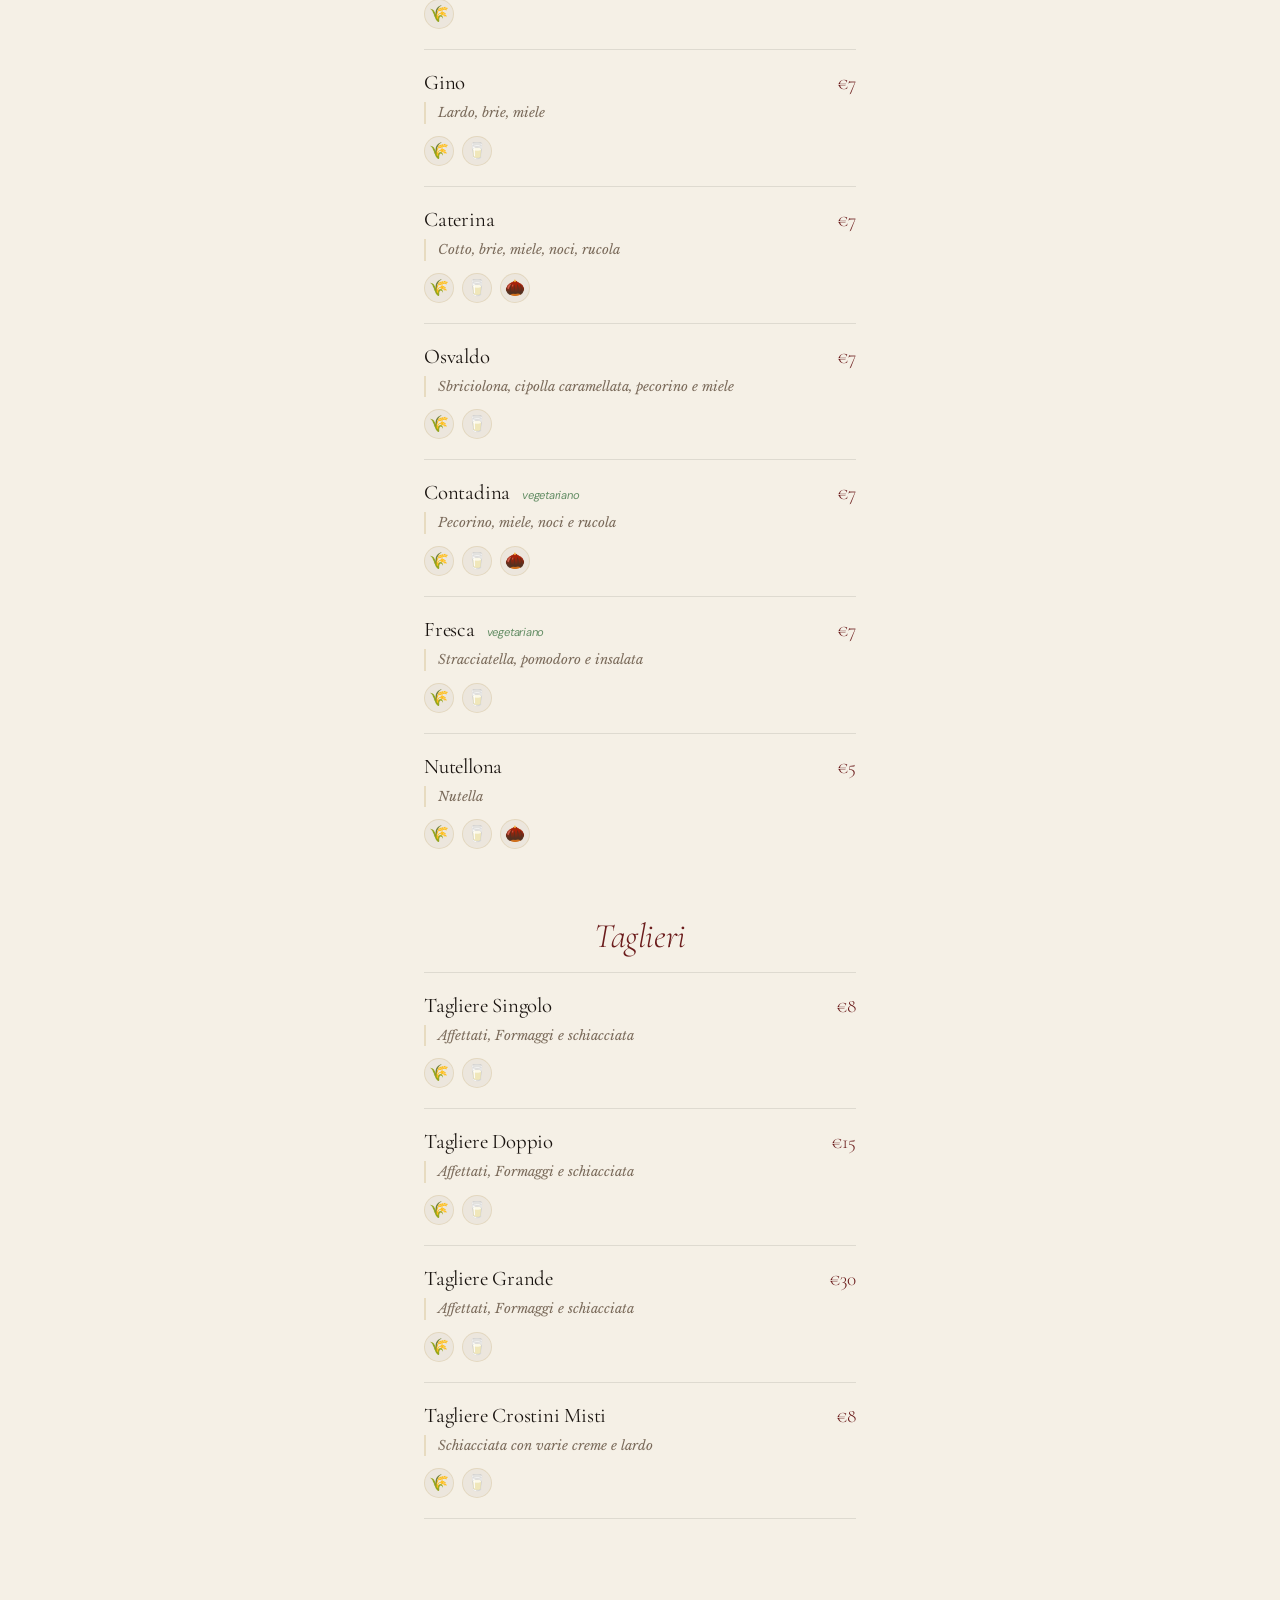
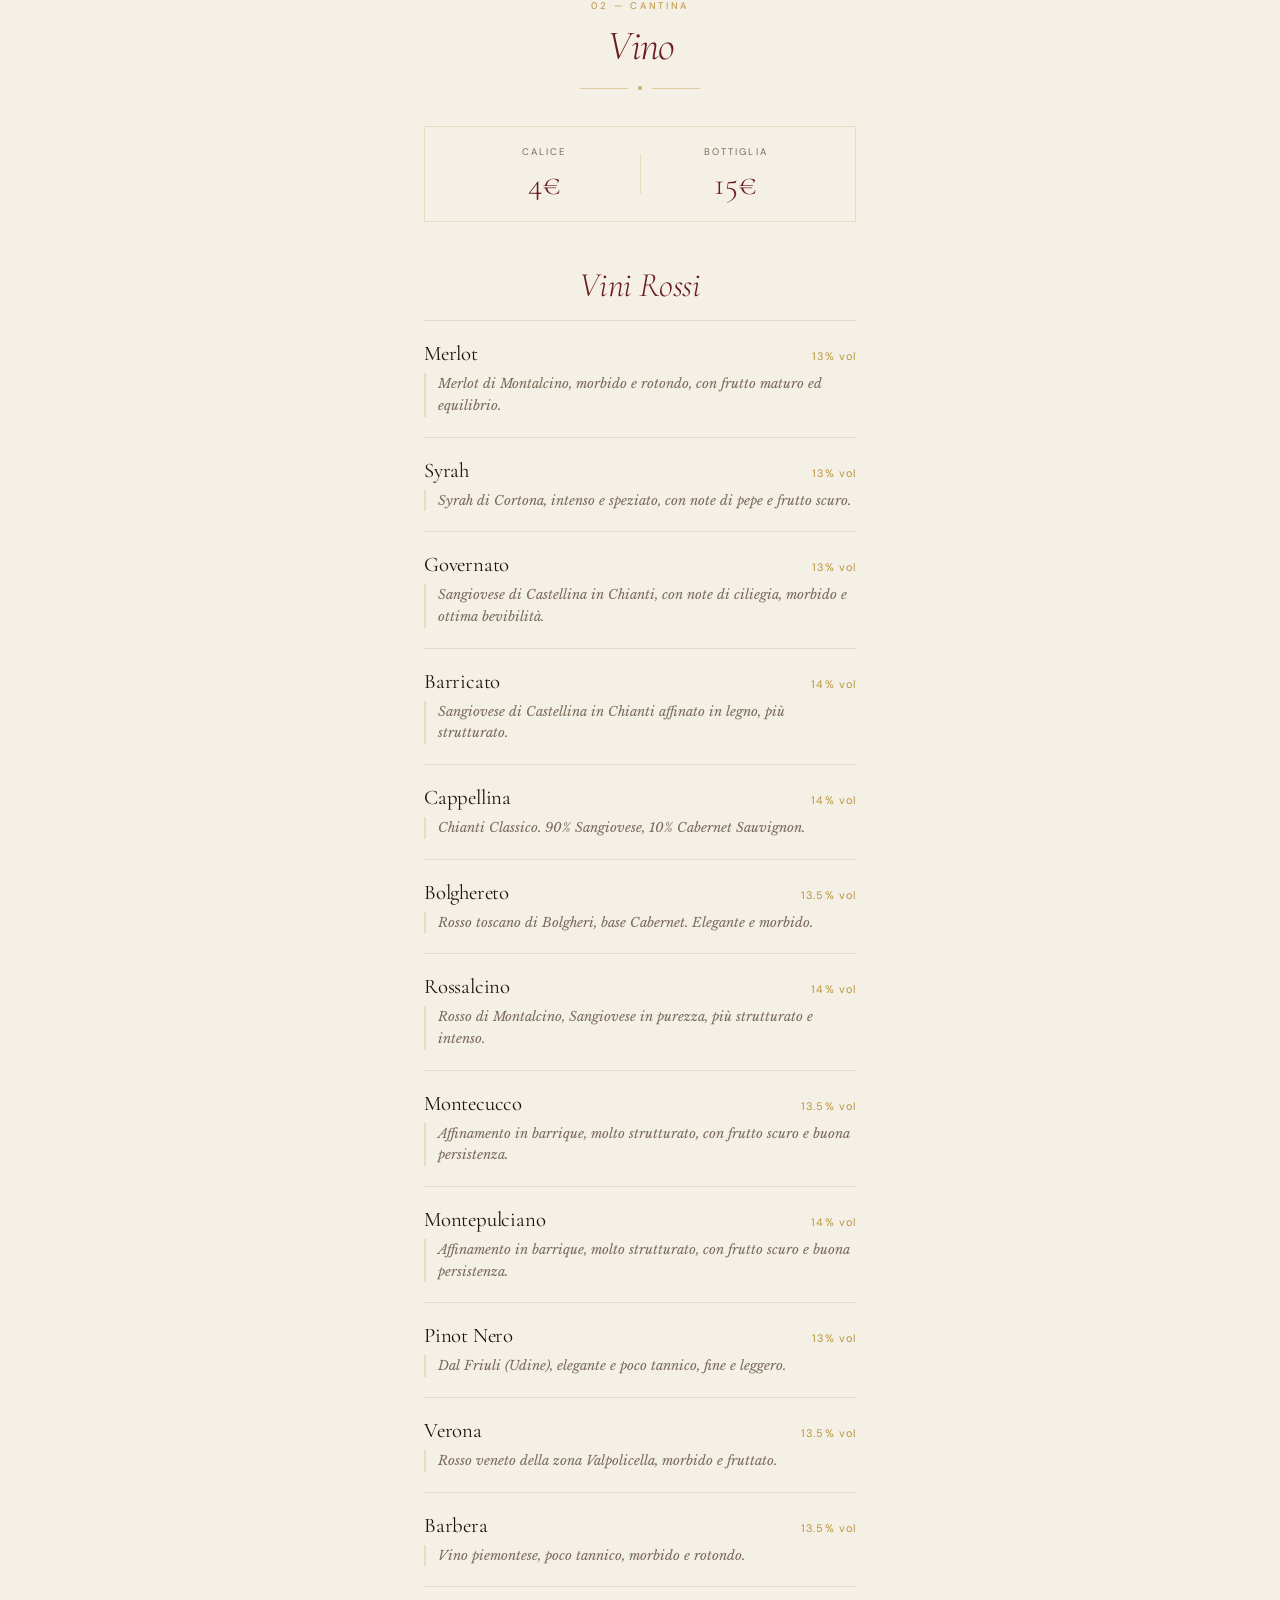
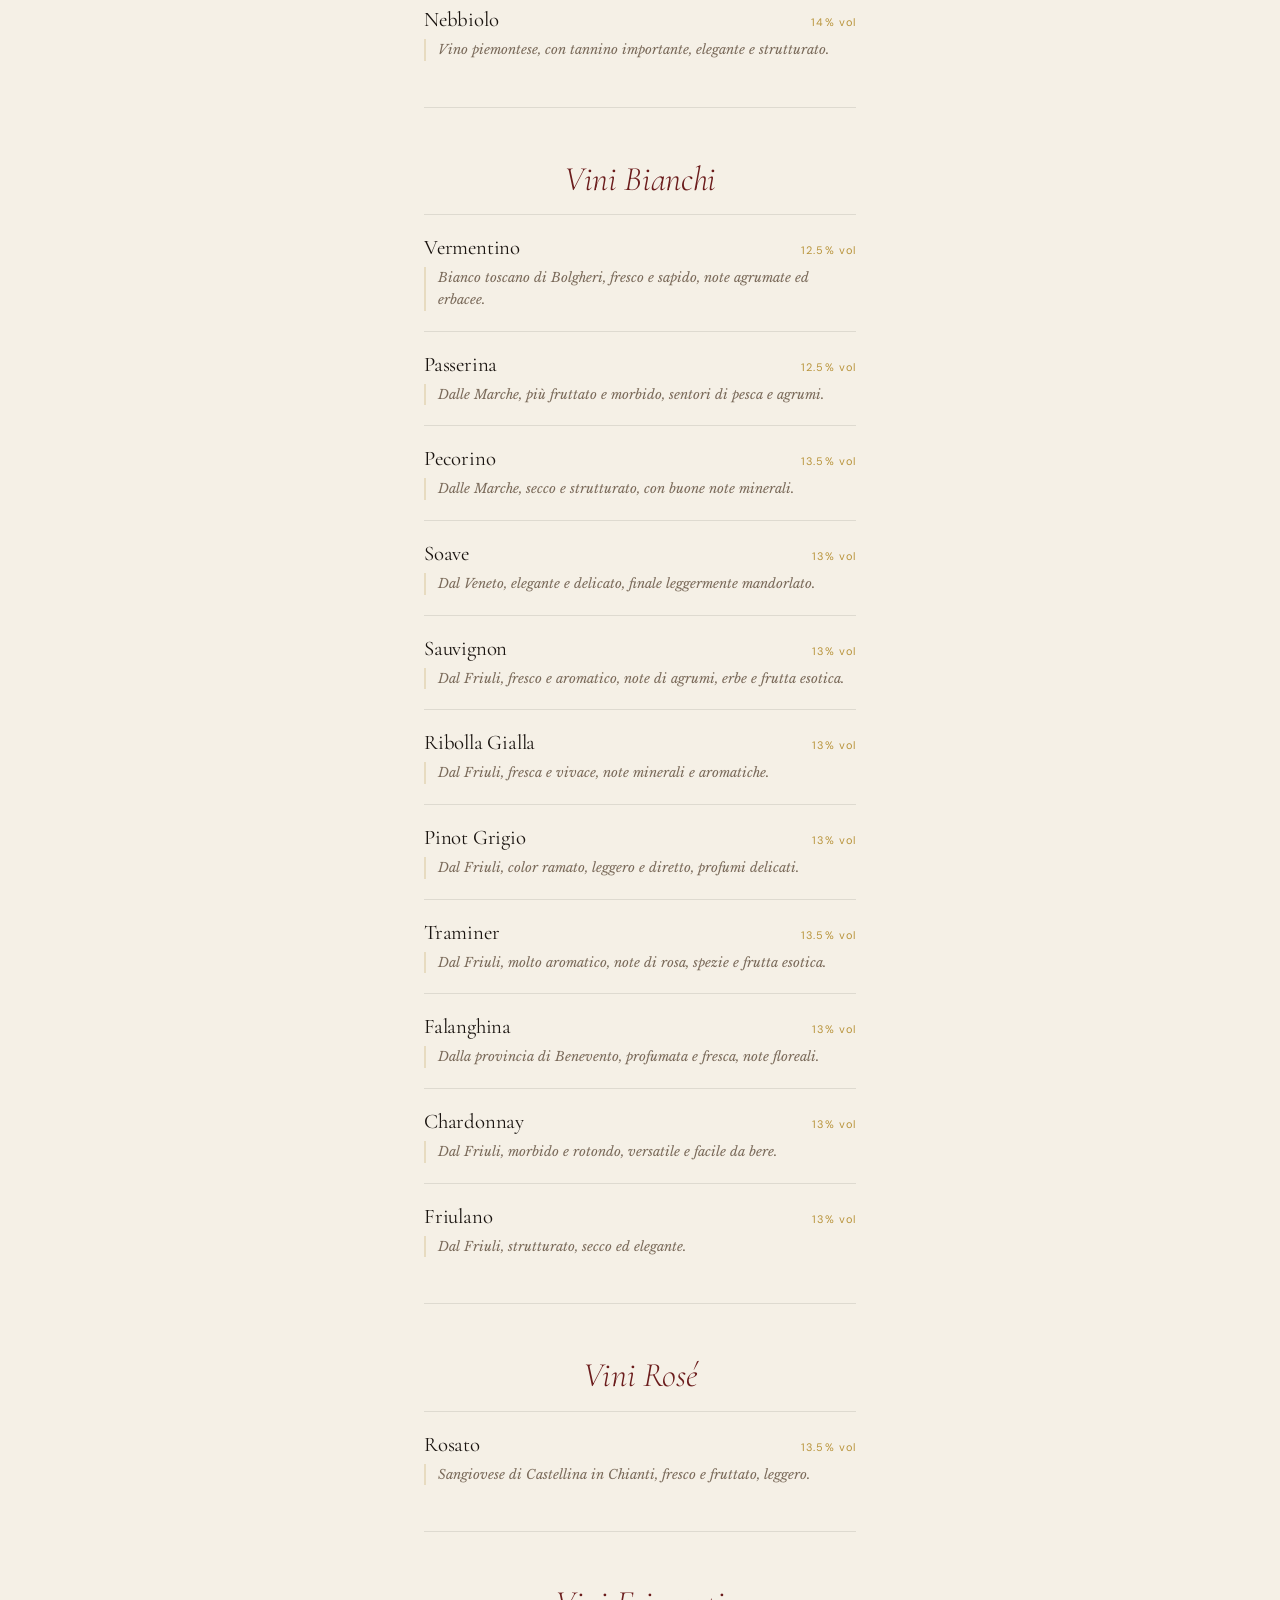
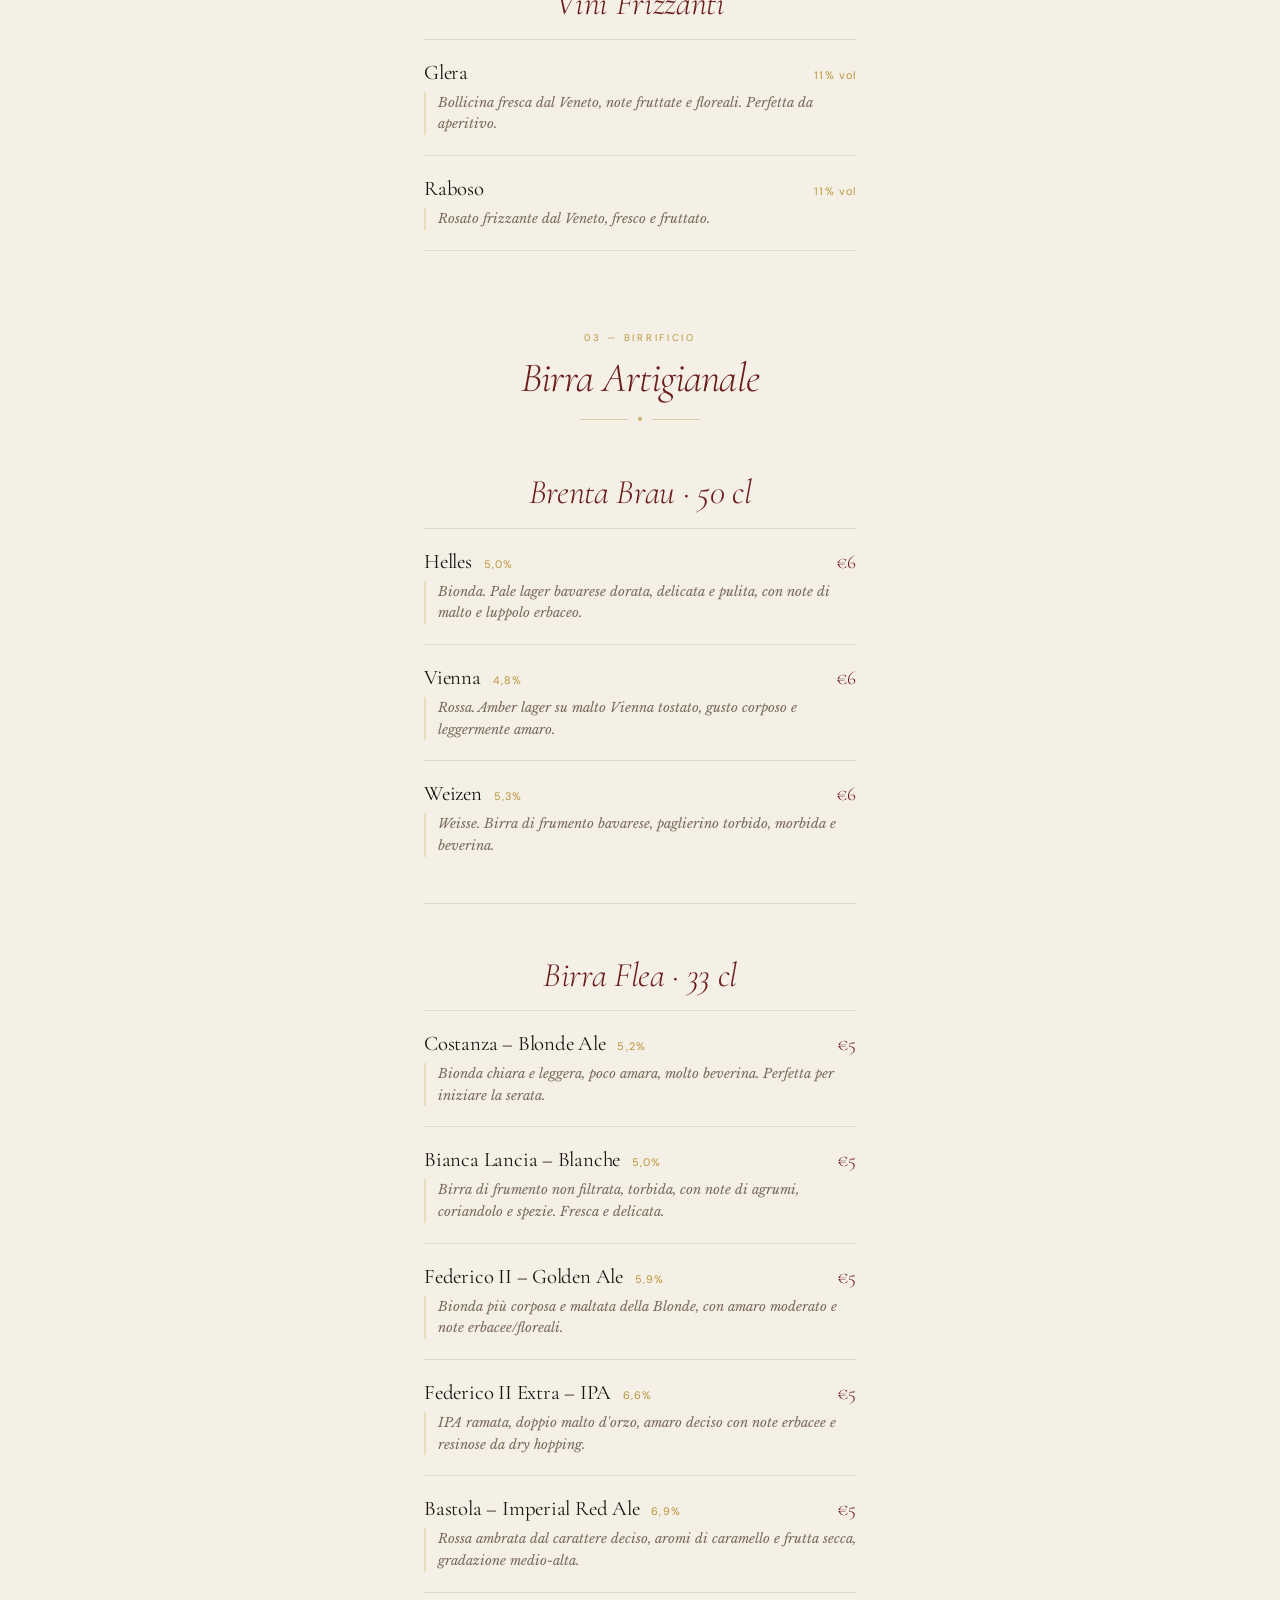
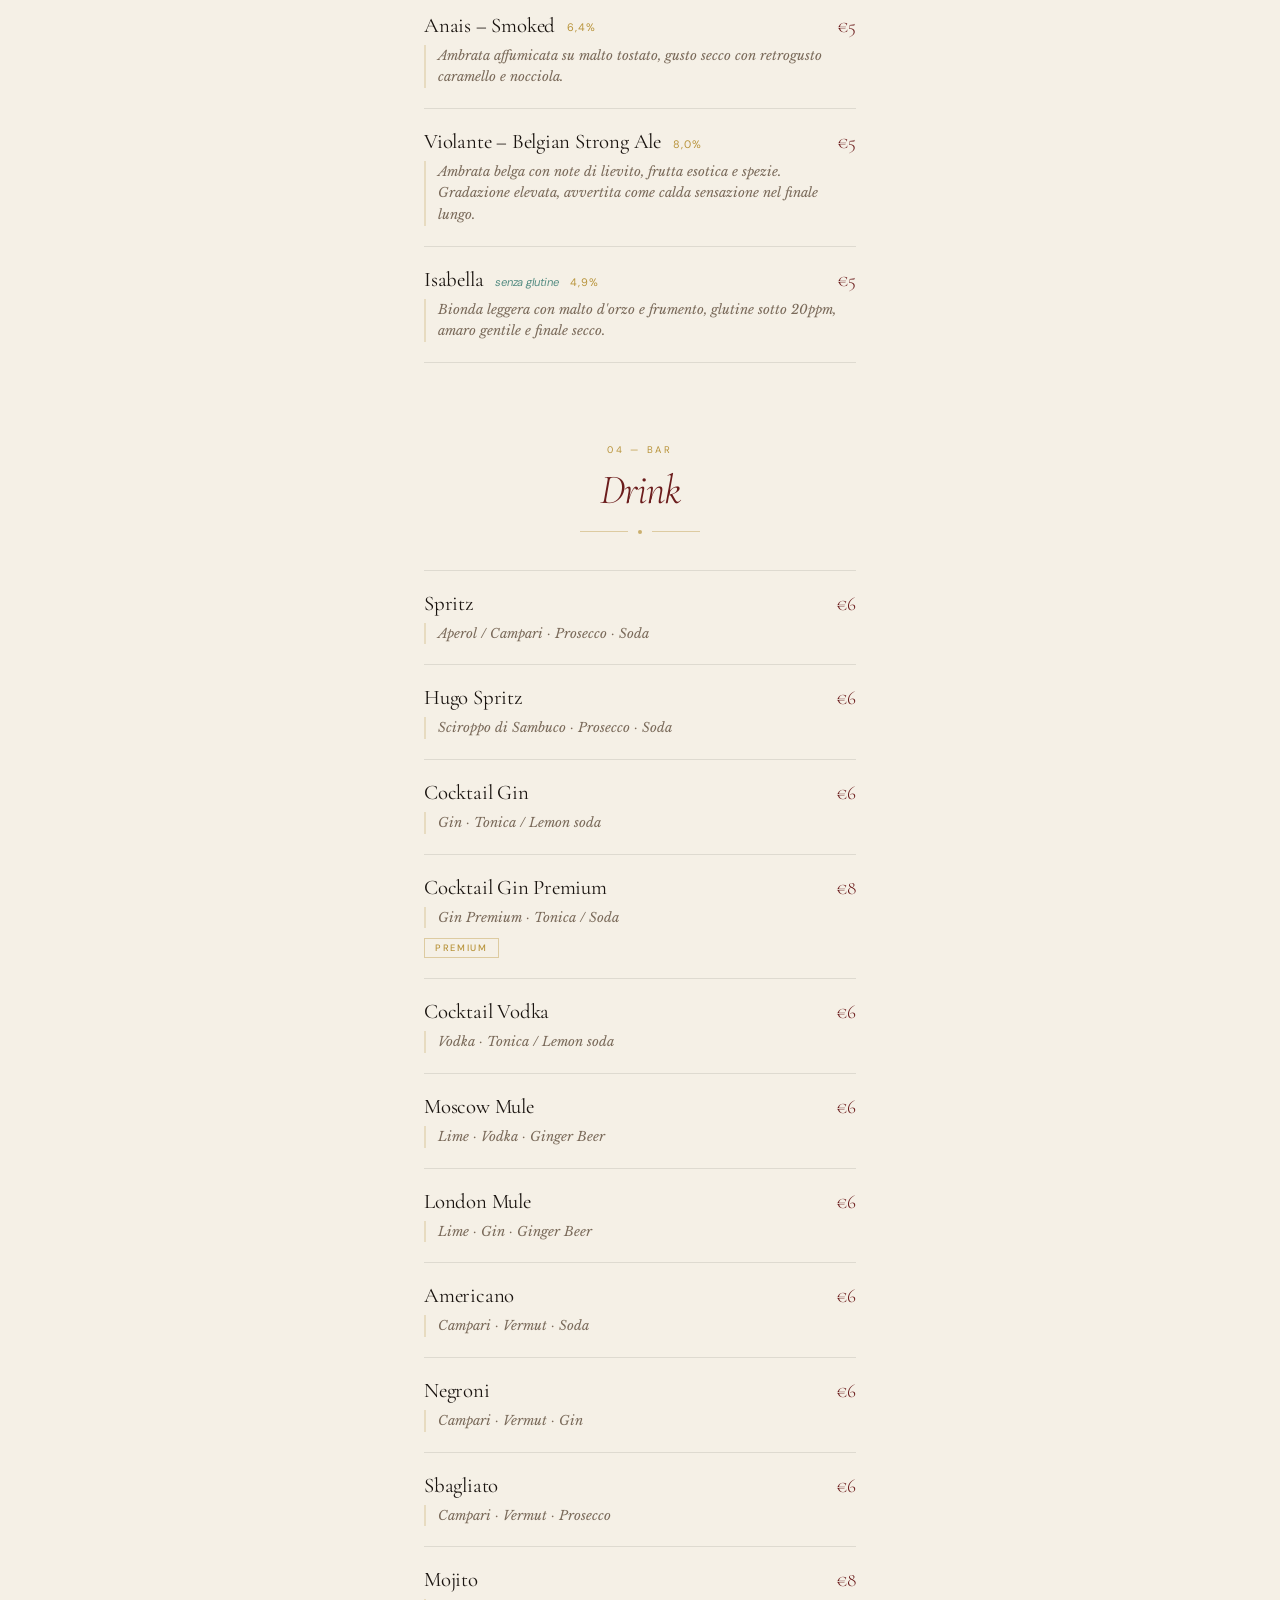
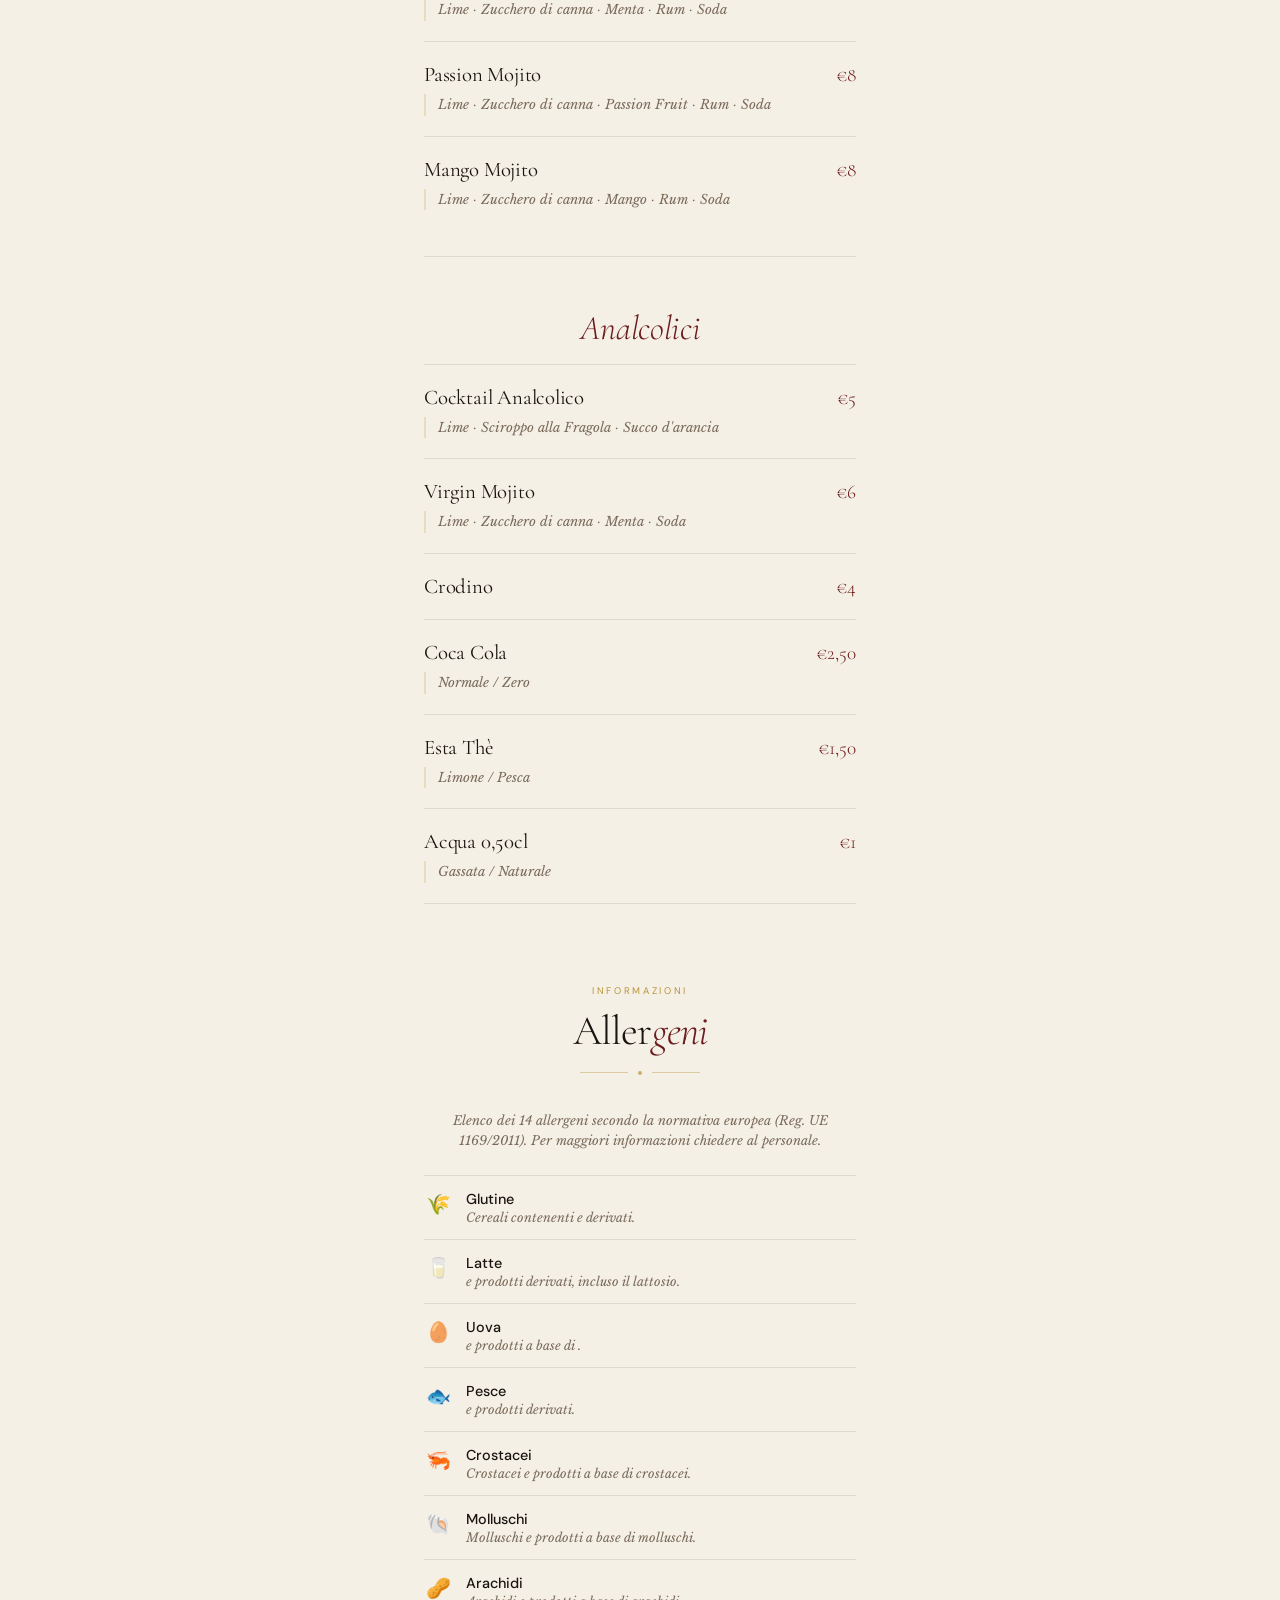
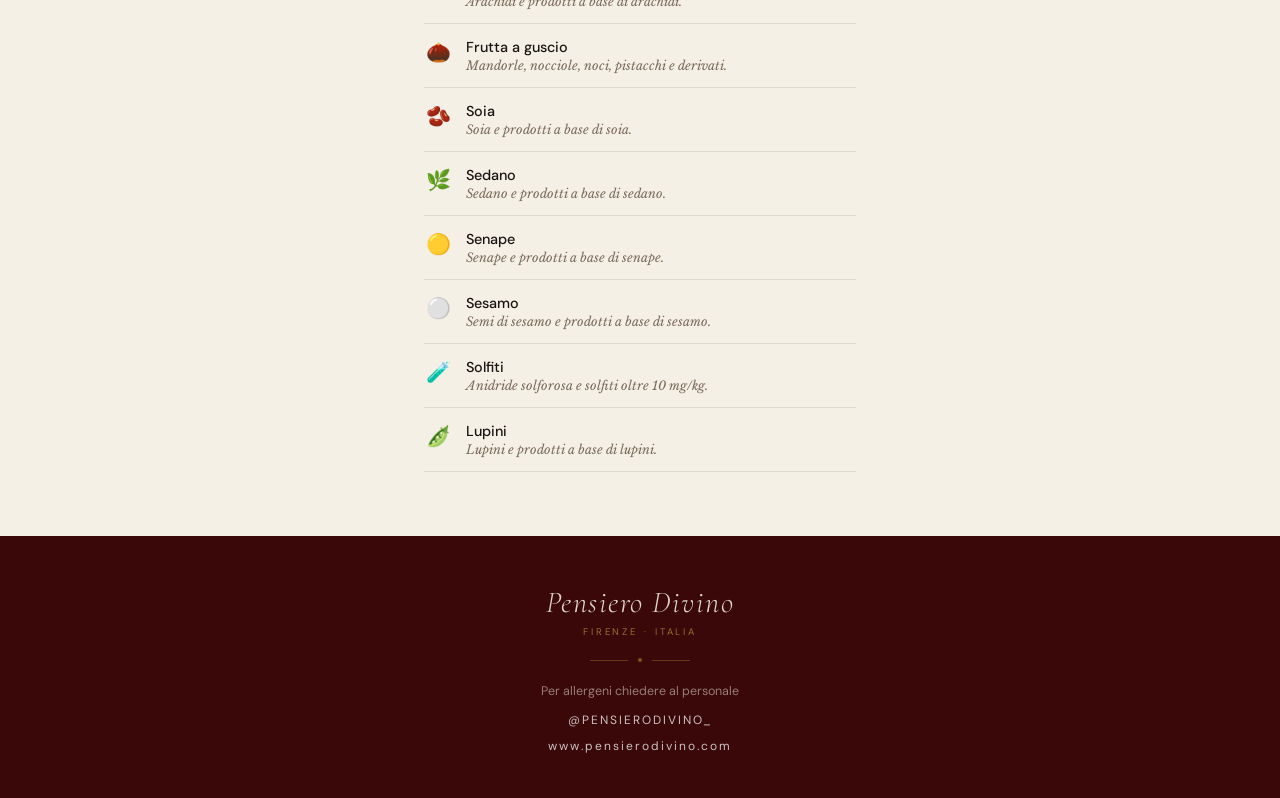
==== commit 2a5d7cba: "Aggiorna la schiacciata del mese (Cesare Prandelli) e rende più evidente il pulsante per aprirla Co-" ====
--- a/menu/index.html
+++ b/menu/index.html
@@ -228,9 +228,15 @@
 
 /* Schiacciata del mese */
 .sdm{border:1px solid var(--gold-line);background:#fff;margin:8px 0 28px;}
-.sdm-toggle{display:flex;align-items:center;justify-content:center;gap:12px;width:100%;padding:16px 20px;background:var(--wine);color:var(--cream);border:none;cursor:pointer;font-family:'Cormorant Garamond',serif;font-size:1.25rem;font-style:italic;font-weight:400;letter-spacing:.01em;}
-.sdm-toggle::after{content:'';width:8px;height:8px;border-right:1.5px solid var(--gold-light);border-bottom:1.5px solid var(--gold-light);transform:translateY(-3px) rotate(45deg);transition:transform .35s ease;}
-.sdm-toggle[aria-expanded="true"]::after{transform:translateY(2px) rotate(-135deg);}
+.sdm-toggle{display:flex;align-items:center;justify-content:space-between;gap:14px;width:100%;padding:14px 16px 14px 20px;background:var(--wine);color:var(--cream);border:none;cursor:pointer;text-align:left;}
+.sdm-label{display:flex;flex-direction:column;gap:3px;}
+.sdm-eyebrow{font-size:.6rem;font-weight:500;letter-spacing:.2em;text-transform:uppercase;color:var(--gold-light);}
+.sdm-cta{font-family:'Cormorant Garamond',serif;font-size:1.3rem;font-style:italic;font-weight:400;line-height:1.1;}
+.sdm-chev{flex:none;width:36px;height:36px;border-radius:50%;border:1.5px solid var(--gold-light);display:flex;align-items:center;justify-content:center;animation:sdmPulse 2.2s ease-in-out infinite;}
+.sdm-chev::after{content:'';width:8px;height:8px;border-right:1.5px solid var(--gold-light);border-bottom:1.5px solid var(--gold-light);transform:translateY(-2px) rotate(45deg);transition:transform .35s ease;}
+.sdm-toggle[aria-expanded="true"] .sdm-chev{animation:none;}
+.sdm-toggle[aria-expanded="true"] .sdm-chev::after{transform:translateY(2px) rotate(-135deg);}
+@keyframes sdmPulse{0%,100%{box-shadow:0 0 0 0 rgba(212,170,85,.55);}60%{box-shadow:0 0 0 9px rgba(212,170,85,0);}}
 .sdm-panel{display:grid;grid-template-rows:0fr;transition:grid-template-rows .45s ease;}
 .sdm-panel.open{grid-template-rows:1fr;}
 .sdm-panel-inner{overflow:hidden;}
@@ -402,14 +408,14 @@
 
   <!-- SCHIACCIATA DEL MESE — da aggiornare ogni mese (nome, ingredienti IT/EN, prezzo, allergeni, foto). Per nasconderla, commentare tutto il blocco. -->
   <div class="sdm reveal">
-    <button class="sdm-toggle" type="button" aria-expanded="false" aria-controls="sdmPanel"><span data-it>Scopri la schiacciata del mese</span><span data-en>Discover the flatbread of the month</span></button>
+    <button class="sdm-toggle" type="button" aria-expanded="false" aria-controls="sdmPanel"><span class="sdm-label"><span class="sdm-eyebrow"><span data-it>Schiacciata del mese</span><span data-en>Flatbread of the month</span></span><span class="sdm-cta"><span data-it>Tocca per scoprirla</span><span data-en>Tap to discover</span></span></span><span class="sdm-chev" aria-hidden="true"></span></button>
     <div class="sdm-panel" id="sdmPanel">
       <div class="sdm-panel-inner">
-        <img class="sdm-img" src="../assets/foto/schiacciata-del-mese/paolino-vanoli.jpg" alt="Schiacciata Paolino Vanoli" loading="lazy">
+        <img class="sdm-img" src="../assets/foto/schiacciata-del-mese/cesare-prandelli.jpg" alt="Schiacciata Cesare Prandelli" style="aspect-ratio:4/3;object-position:50% 36%" loading="lazy">
         <div class="sdm-body">
-          <div class="item-row"><div class="item-name">Paolino Vanoli</div><div class="item-price">€8</div></div>
-          <div class="item-desc" data-it>Prosciutto crudo, brie, miele e fichi</div>
-          <div class="item-desc" data-en>Cured ham, brie, honey and figs</div>
+          <div class="item-row"><div class="item-name">Cesare Prandelli</div><div class="item-price">€8</div></div>
+          <div class="item-desc" data-it>Prosciutto cotto, gorgonzola, crema di zucca e salsa piccante</div>
+          <div class="item-desc" data-en>Cooked ham, gorgonzola, pumpkin cream and spicy sauce</div>
           <div class="allergen-pills"><span class="ap"><span>🌾</span></span><span class="ap"><span>🥛</span></span></div>
         </div>
       </div>
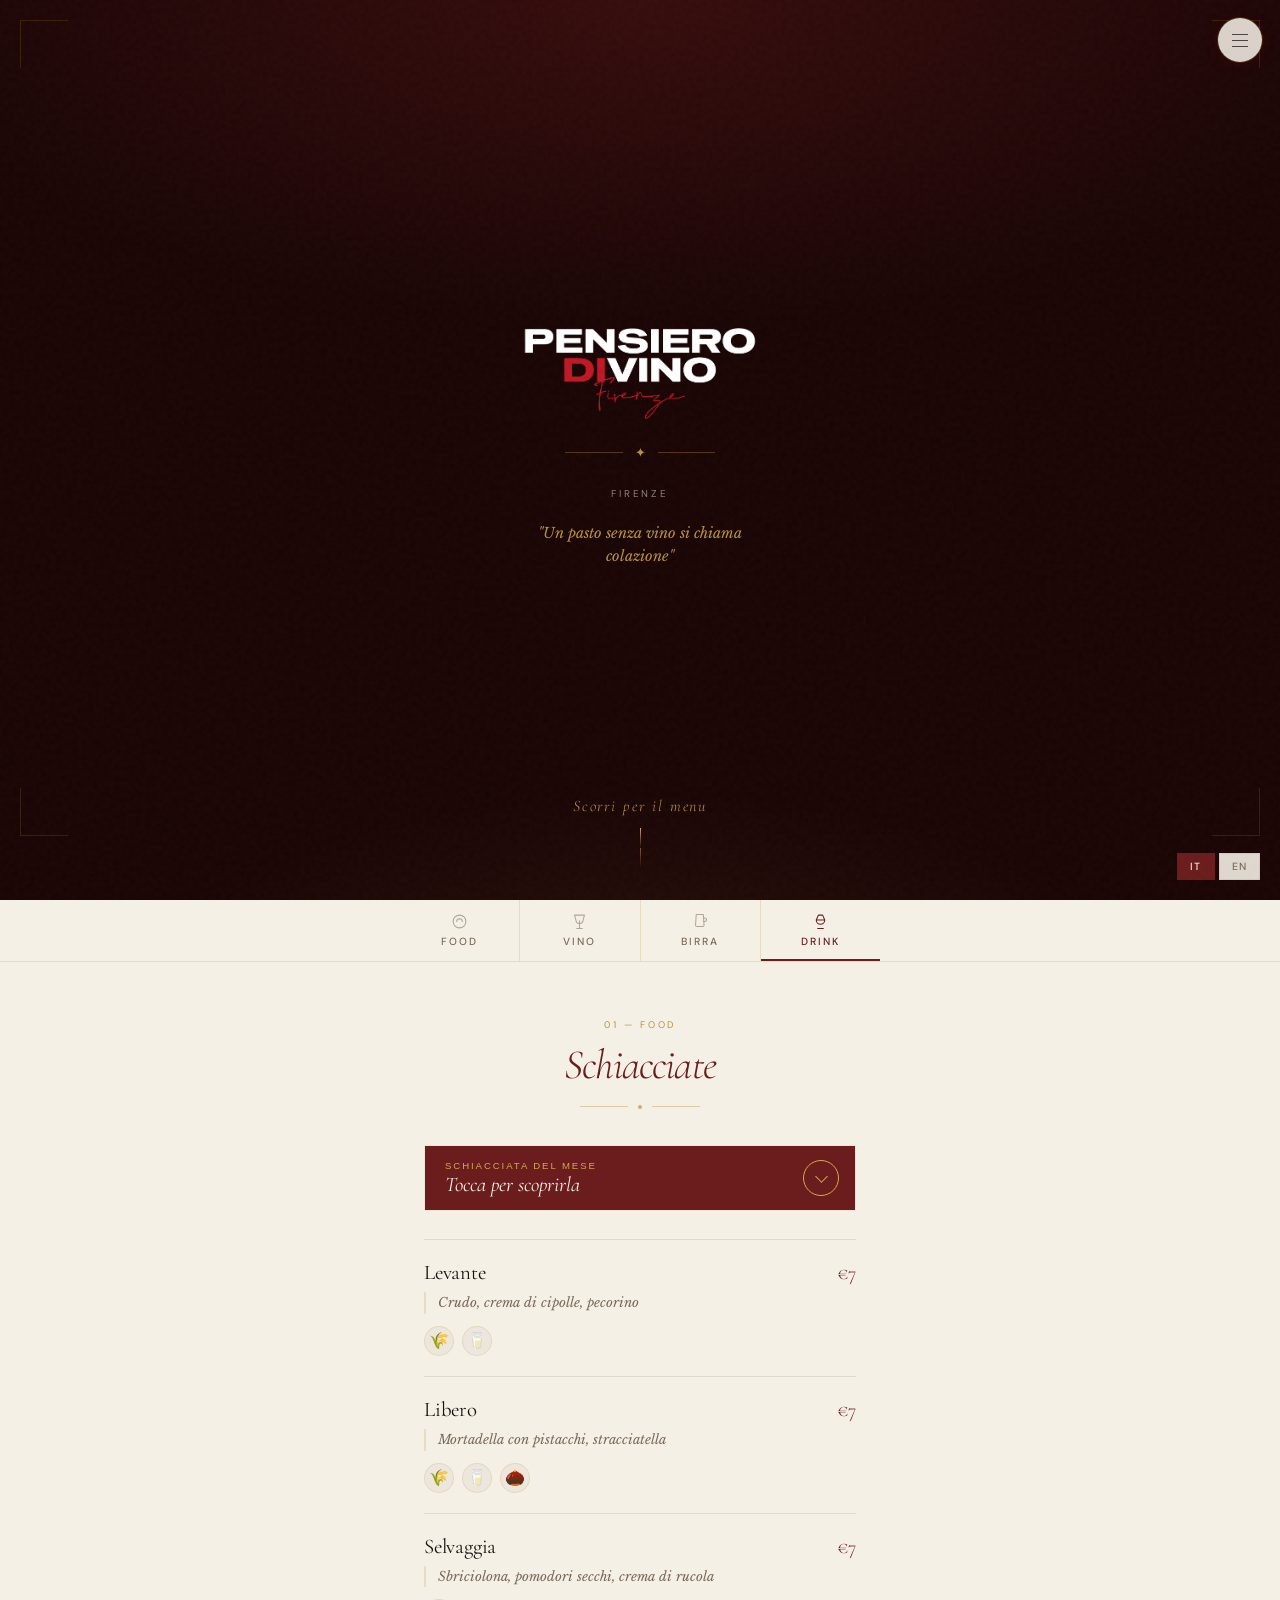
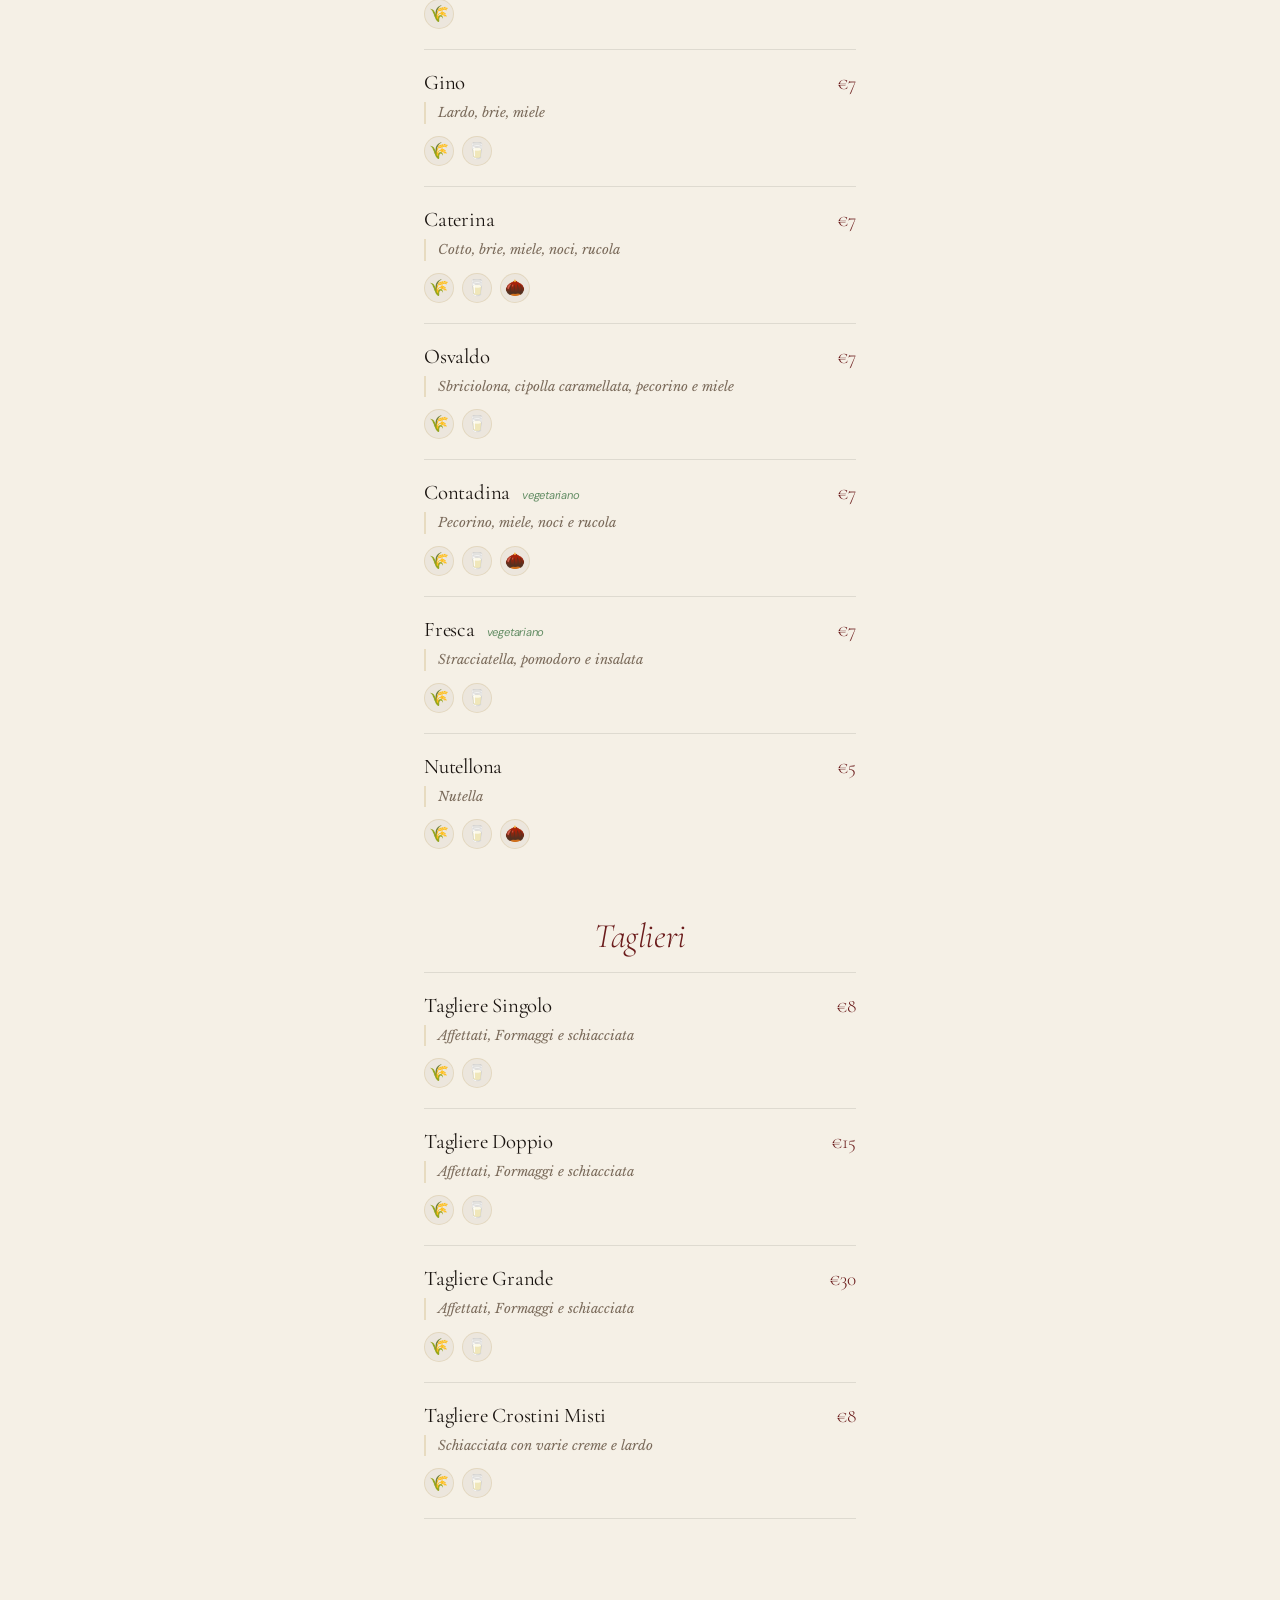
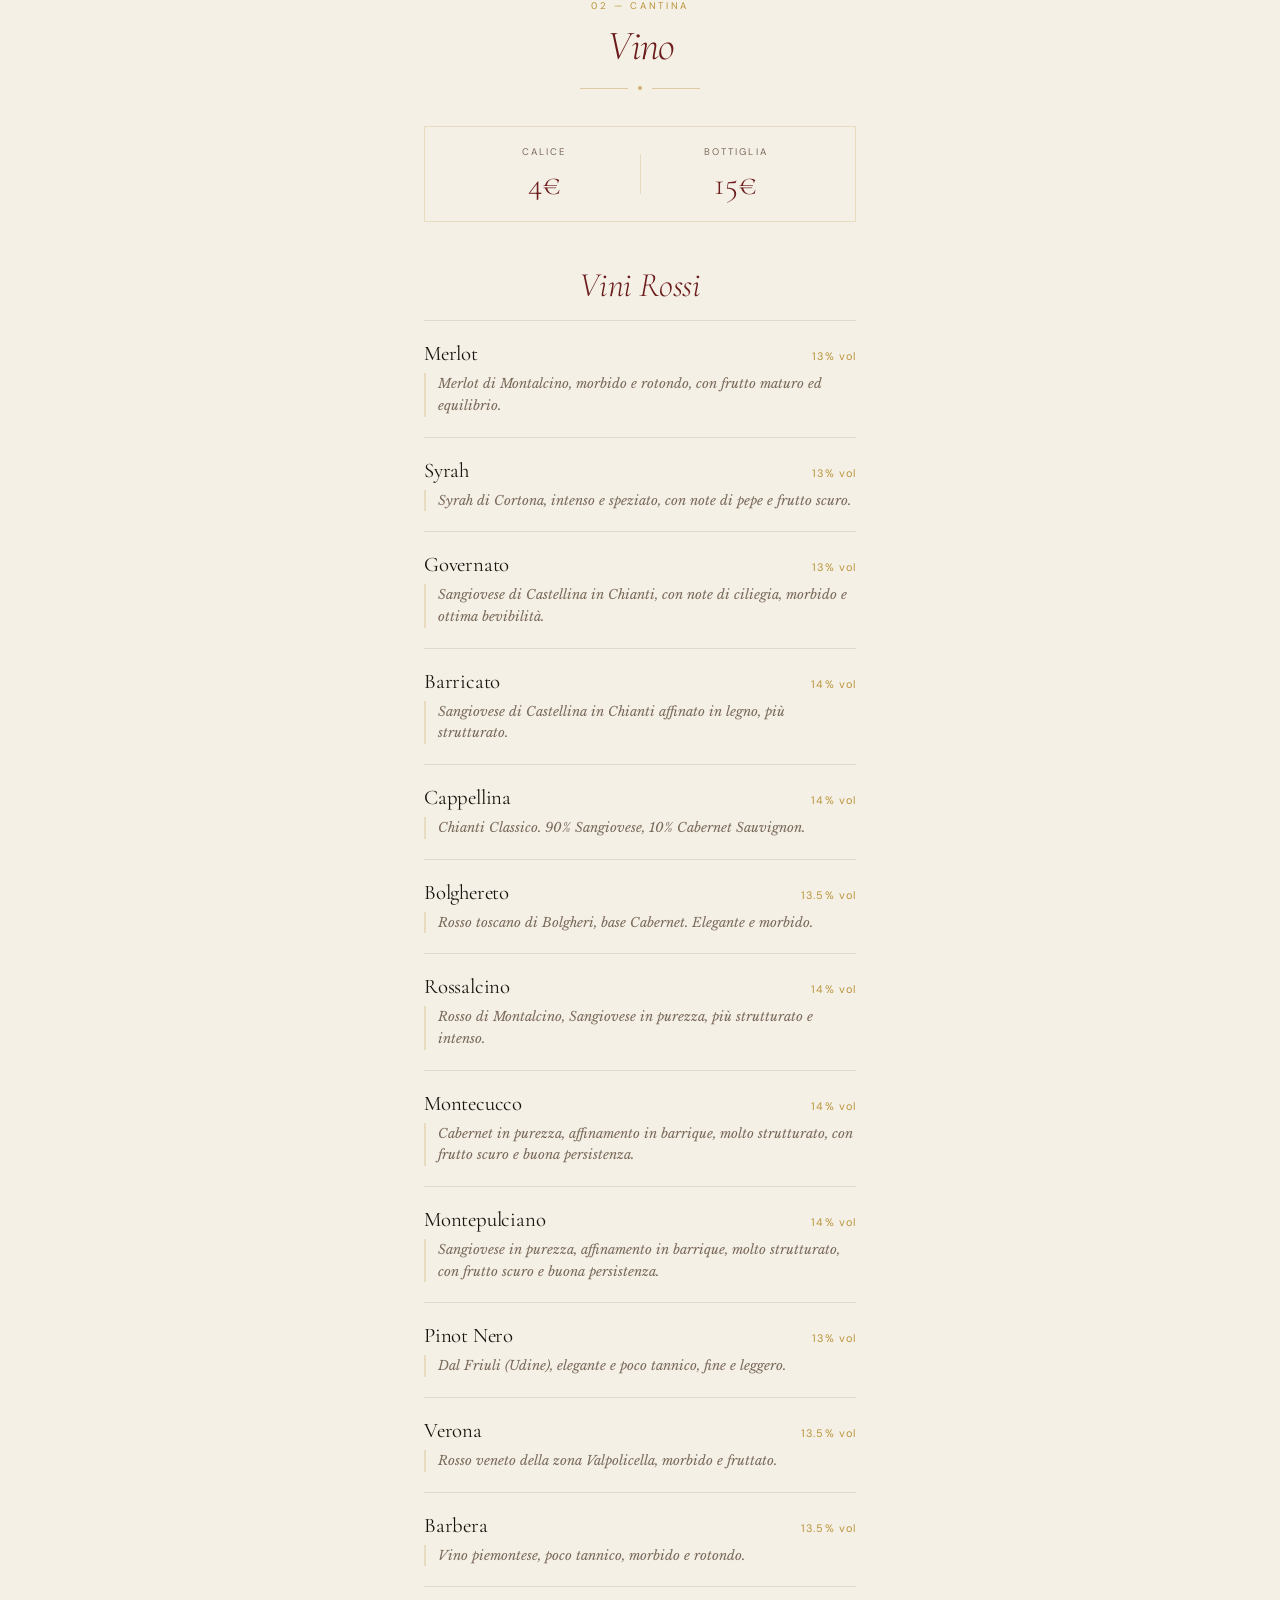
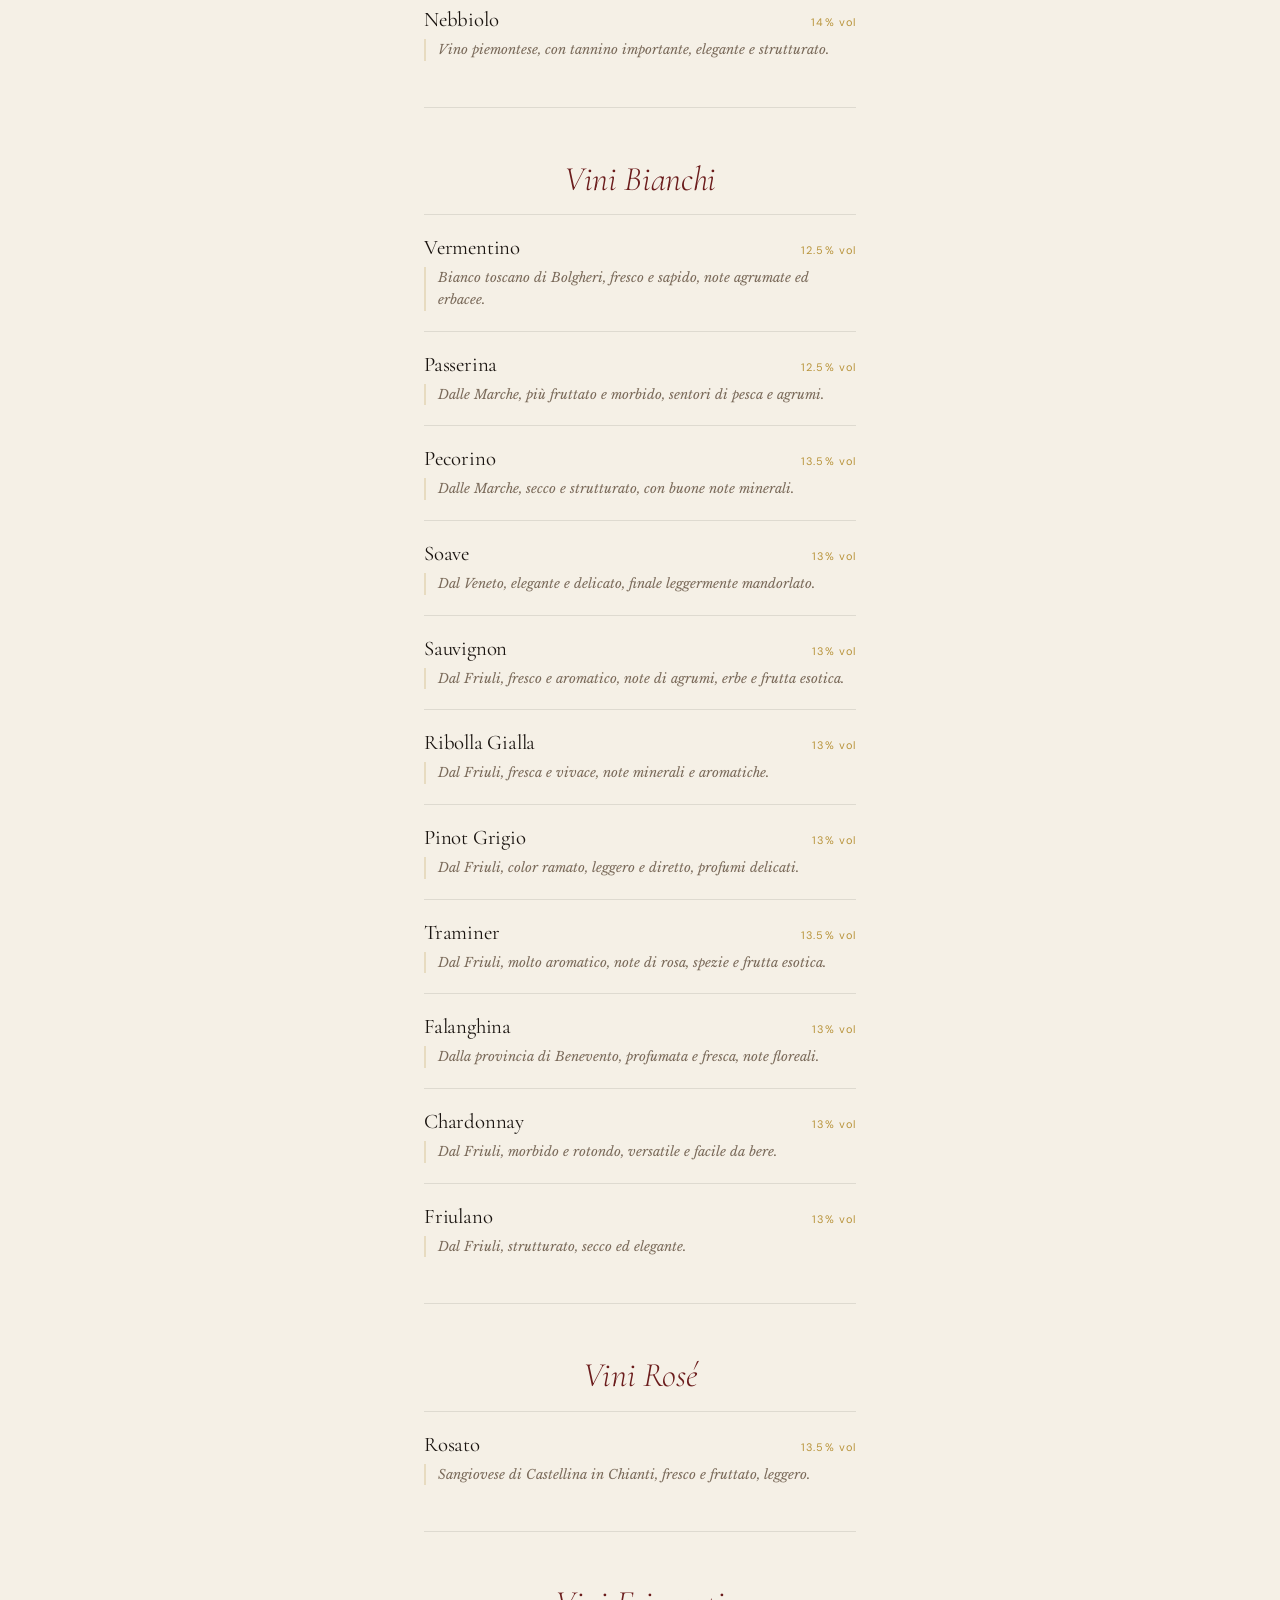
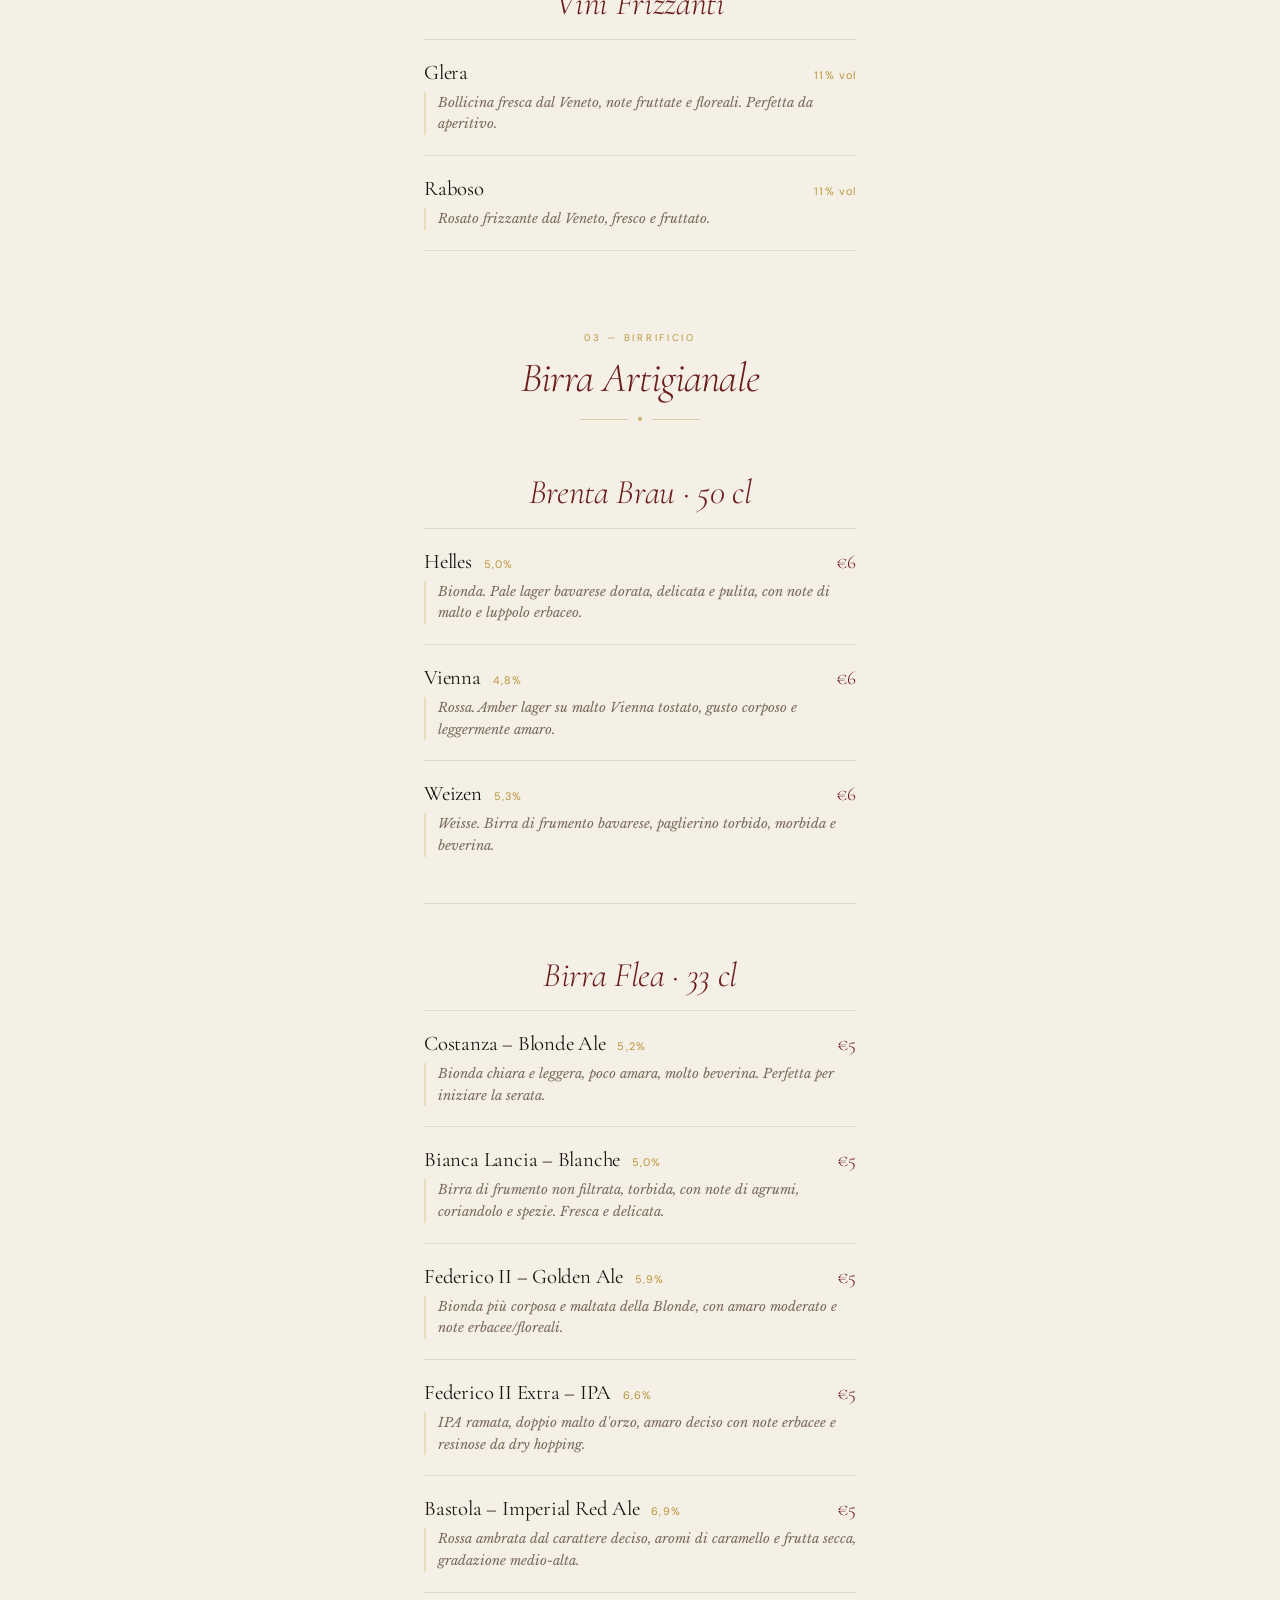
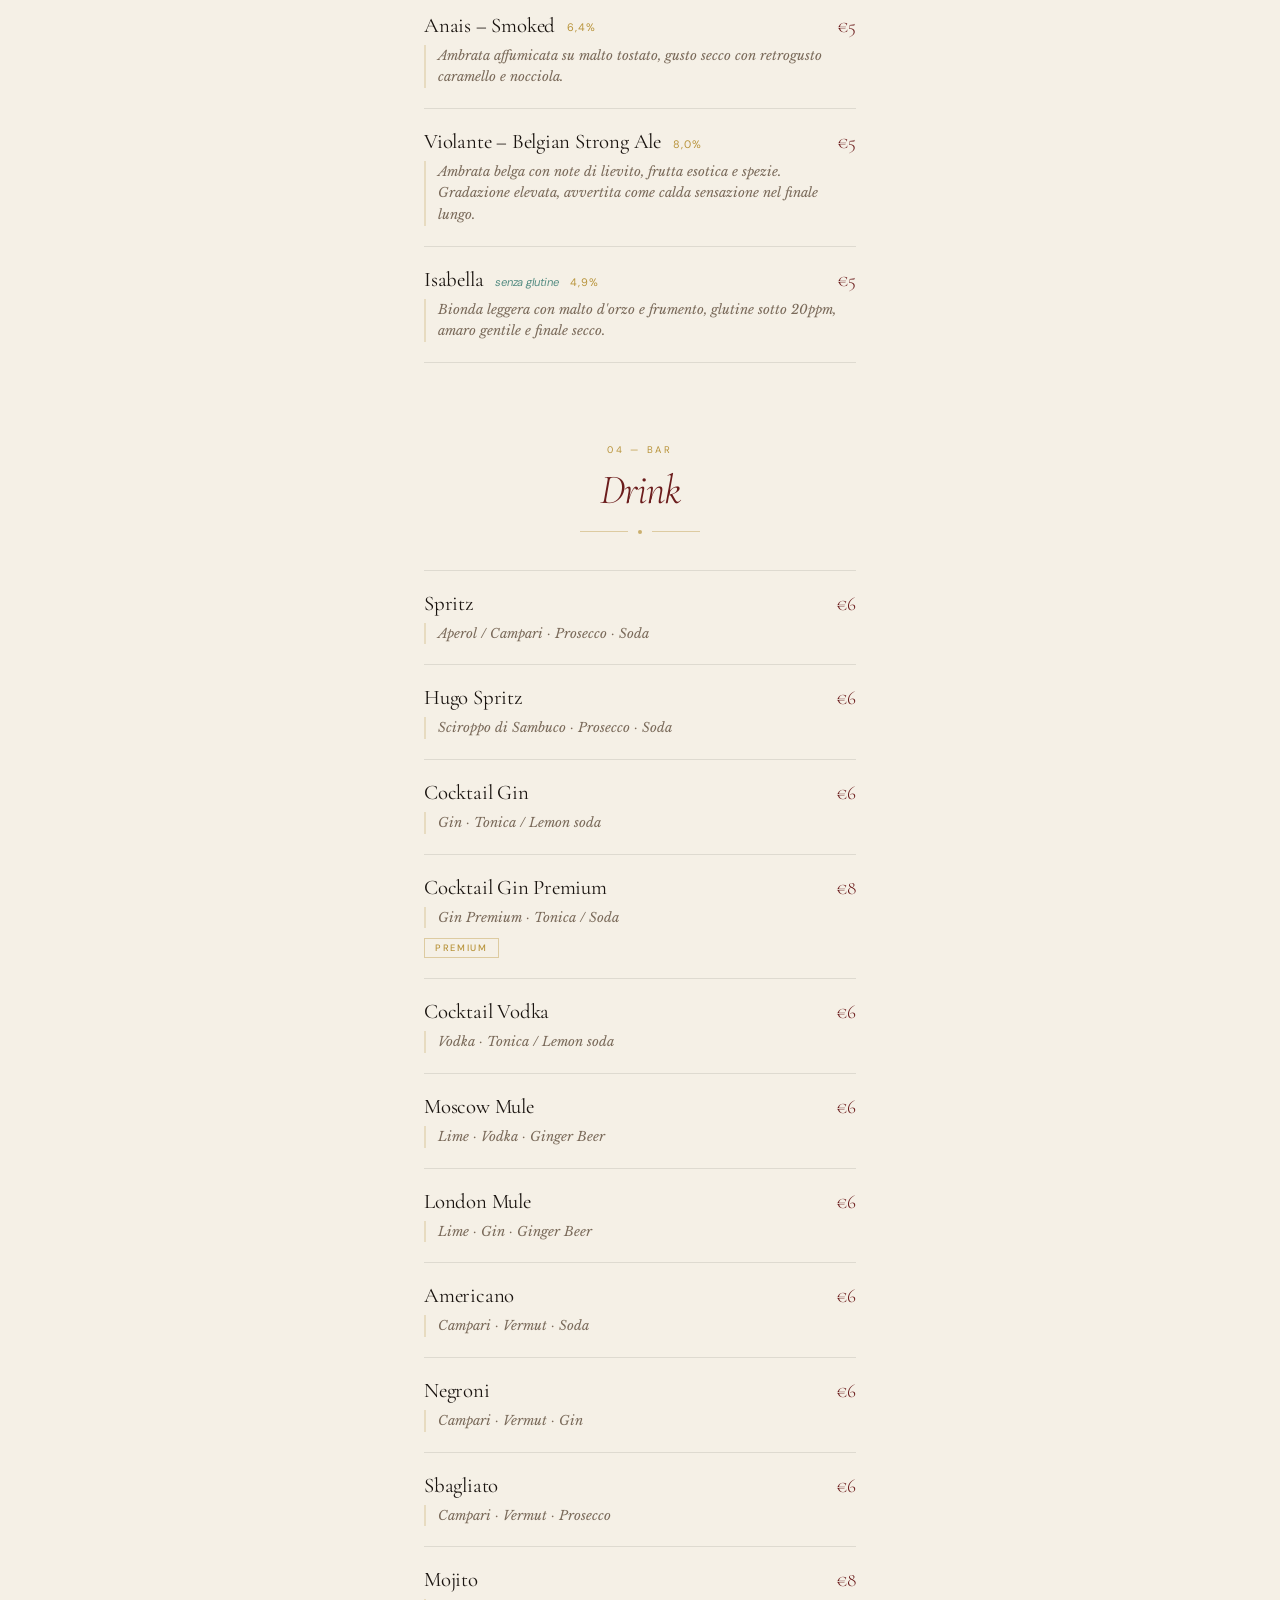
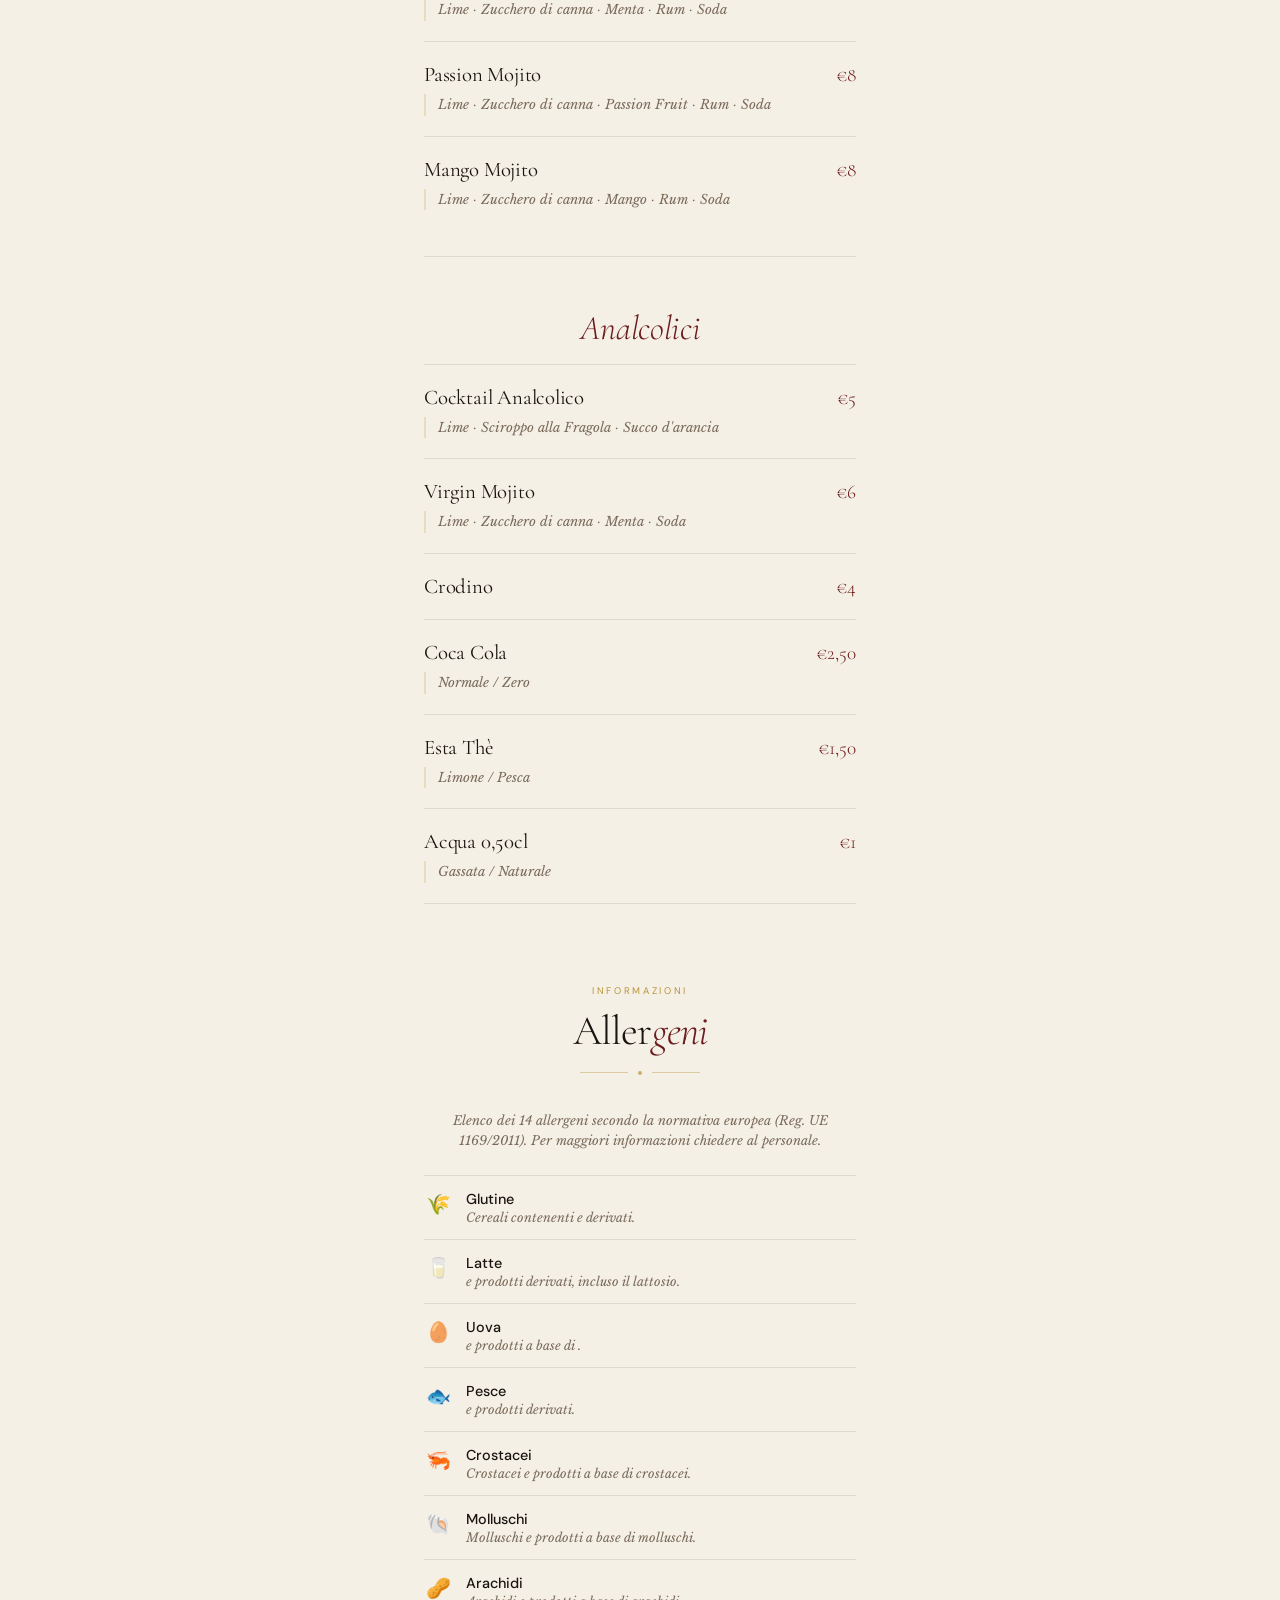
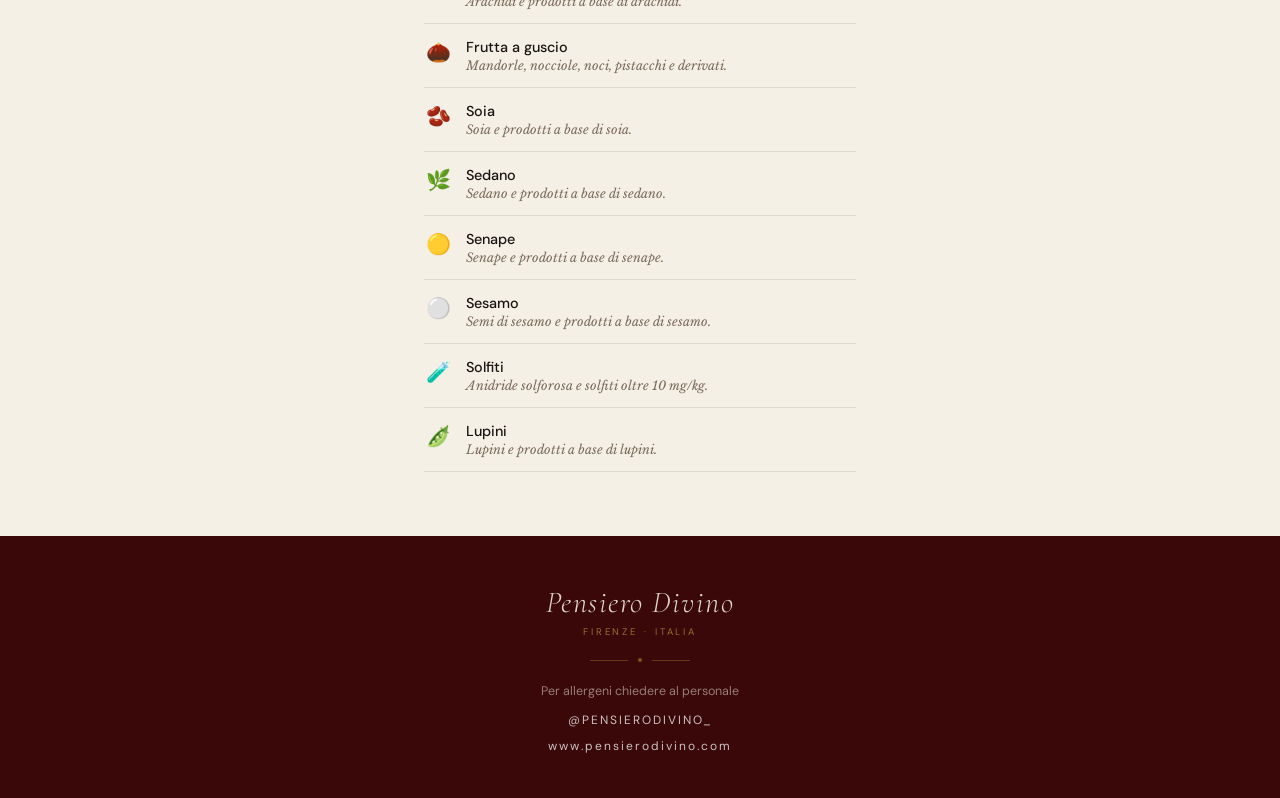
==== commit fa71b5b2: "Aggiorna Montecucco (Cabernet in purezza, 14%) e Montepulciano (Sangiovese in purezza) Co-Authored-B" ====
--- a/menu/index.html
+++ b/menu/index.html
@@ -553,8 +553,8 @@
   <!-- TEMP rimosso: <div class="item reveal"><div class="item-row"><div class="item-name">San Donato</div><div class="item-abv">13% vol</div></div><div class="item-desc" data-it>80% Sangiovese 20% Merlot, equilibrato e morbido, note di frutto rosso.</div><div class="item-desc" data-en>80% Sangiovese 20% Merlot, balanced, soft with red fruit notes.</div></div> -->
   <div class="item reveal"><div class="item-row"><div class="item-name">Bolghereto</div><div class="item-abv">13.5% vol</div></div><div class="item-desc" data-it>Rosso toscano di Bolgheri, base Cabernet. Elegante e morbido.</div><div class="item-desc" data-en>Bolgheri Cabernet-based Tuscan red. Elegant and smooth.</div></div>
   <div class="item reveal"><div class="item-row"><div class="item-name">Rossalcino</div><div class="item-abv">14% vol</div></div><div class="item-desc" data-it>Rosso di Montalcino, Sangiovese in purezza, più strutturato e intenso.</div><div class="item-desc" data-en>Montalcino Sangiovese, structured and intense.</div></div>
-  <div class="item reveal"><div class="item-row"><div class="item-name">Montecucco</div><div class="item-abv">13.5% vol</div></div><div class="item-desc" data-it>Affinamento in barrique, molto strutturato, con frutto scuro e buona persistenza.</div><div class="item-desc" data-en>Barrique-aged, very structured, dark fruit and long finish.</div></div>
-  <div class="item reveal"><div class="item-row"><div class="item-name">Montepulciano</div><div class="item-abv">14% vol</div></div><div class="item-desc" data-it>Affinamento in barrique, molto strutturato, con frutto scuro e buona persistenza.</div><div class="item-desc" data-en>Barrique-aged, very structured, dark fruit and long finish.</div></div>
+  <div class="item reveal"><div class="item-row"><div class="item-name">Montecucco</div><div class="item-abv">14% vol</div></div><div class="item-desc" data-it>Cabernet in purezza, affinamento in barrique, molto strutturato, con frutto scuro e buona persistenza.</div><div class="item-desc" data-en>Pure Cabernet, barrique-aged, very structured, dark fruit and long finish.</div></div>
+  <div class="item reveal"><div class="item-row"><div class="item-name">Montepulciano</div><div class="item-abv">14% vol</div></div><div class="item-desc" data-it>Sangiovese in purezza, affinamento in barrique, molto strutturato, con frutto scuro e buona persistenza.</div><div class="item-desc" data-en>Pure Sangiovese, barrique-aged, very structured, dark fruit and long finish.</div></div>
   <div class="item reveal"><div class="item-row"><div class="item-name">Pinot Nero</div><div class="item-abv">13% vol</div></div><div class="item-desc" data-it>Dal Friuli (Udine), elegante e poco tannico, fine e leggero.</div><div class="item-desc" data-en>Friuli Pinot Noir, elegant, low tannin, fine and light.</div></div>
   <div class="item reveal"><div class="item-row"><div class="item-name">Verona</div><div class="item-abv">13.5% vol</div></div><div class="item-desc" data-it>Rosso veneto della zona Valpolicella, morbido e fruttato.</div><div class="item-desc" data-en>Valpolicella Veneto red, soft and fruity.</div></div>
   <div class="item reveal"><div class="item-row"><div class="item-name">Barbera</div><div class="item-abv">13.5% vol</div></div><div class="item-desc" data-it>Vino piemontese, poco tannico, morbido e rotondo.</div><div class="item-desc" data-en>Piedmontese wine, low tannin, soft and round.</div></div>
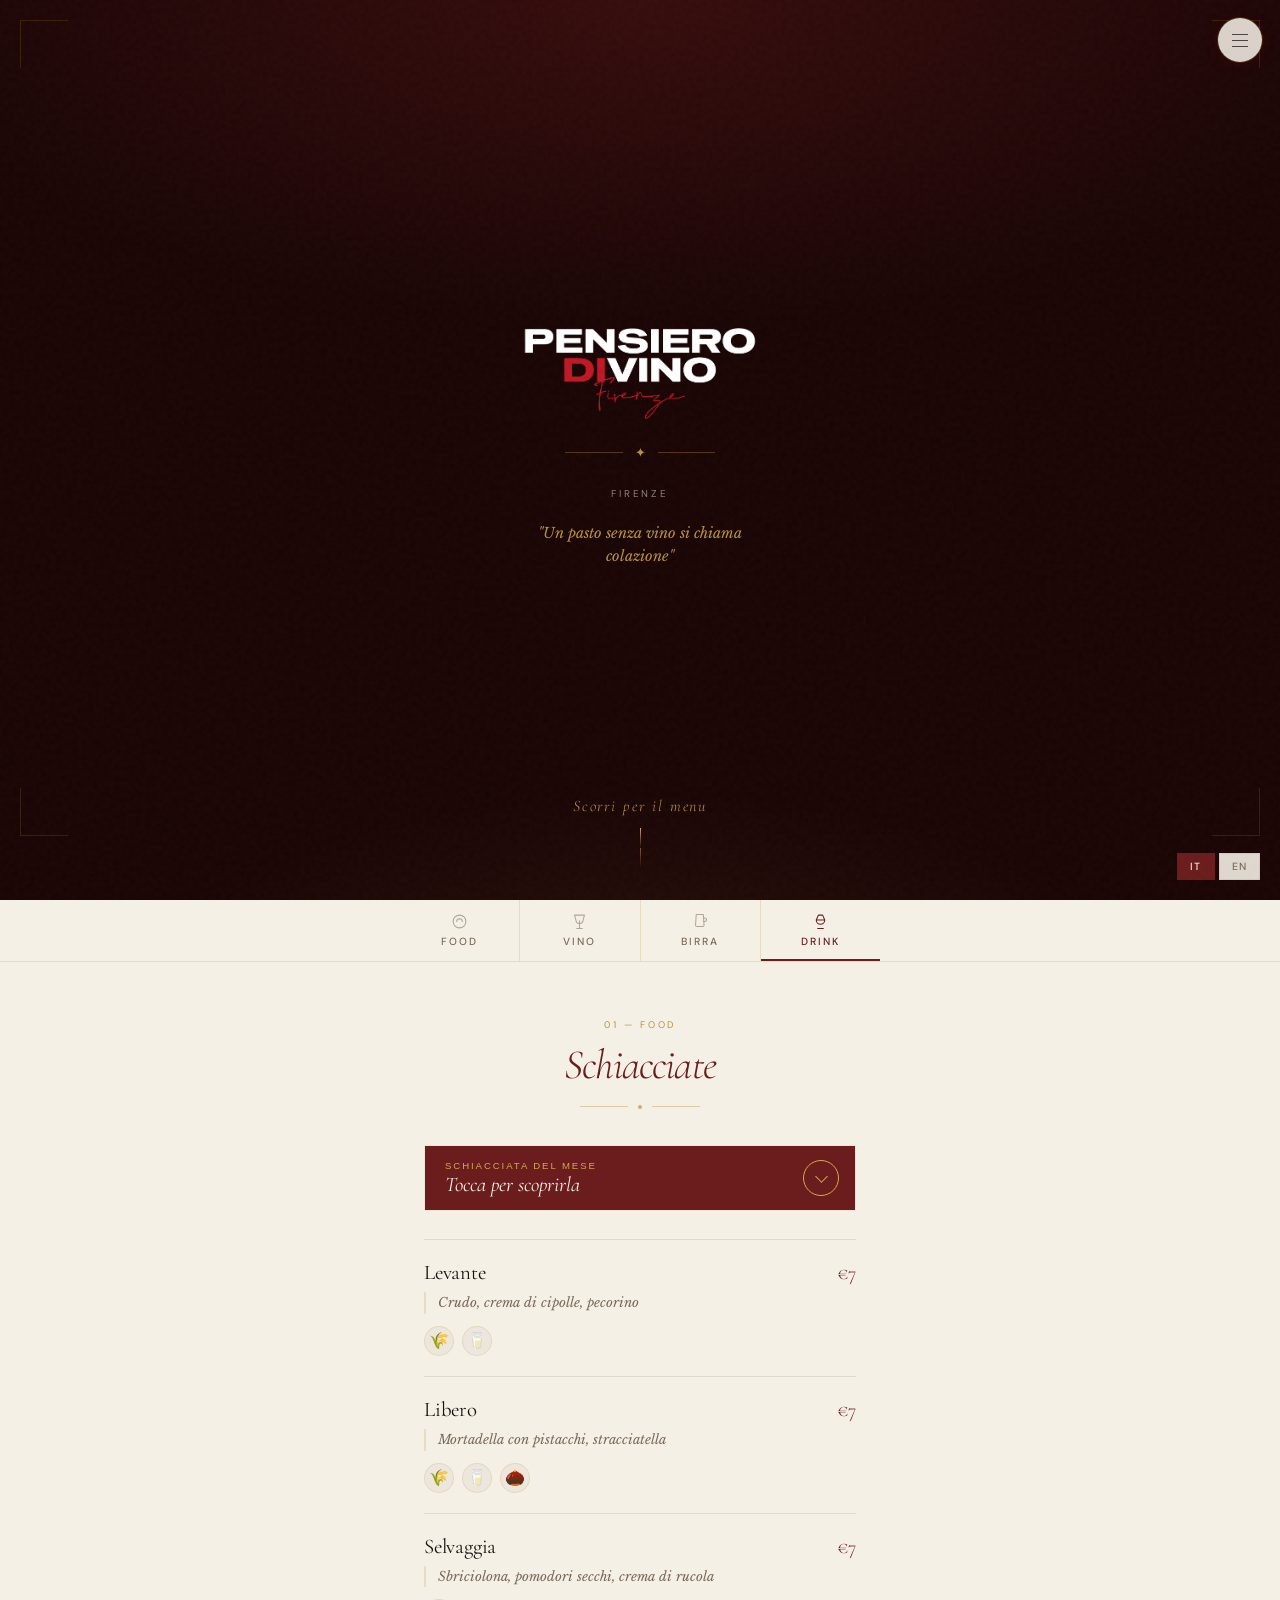
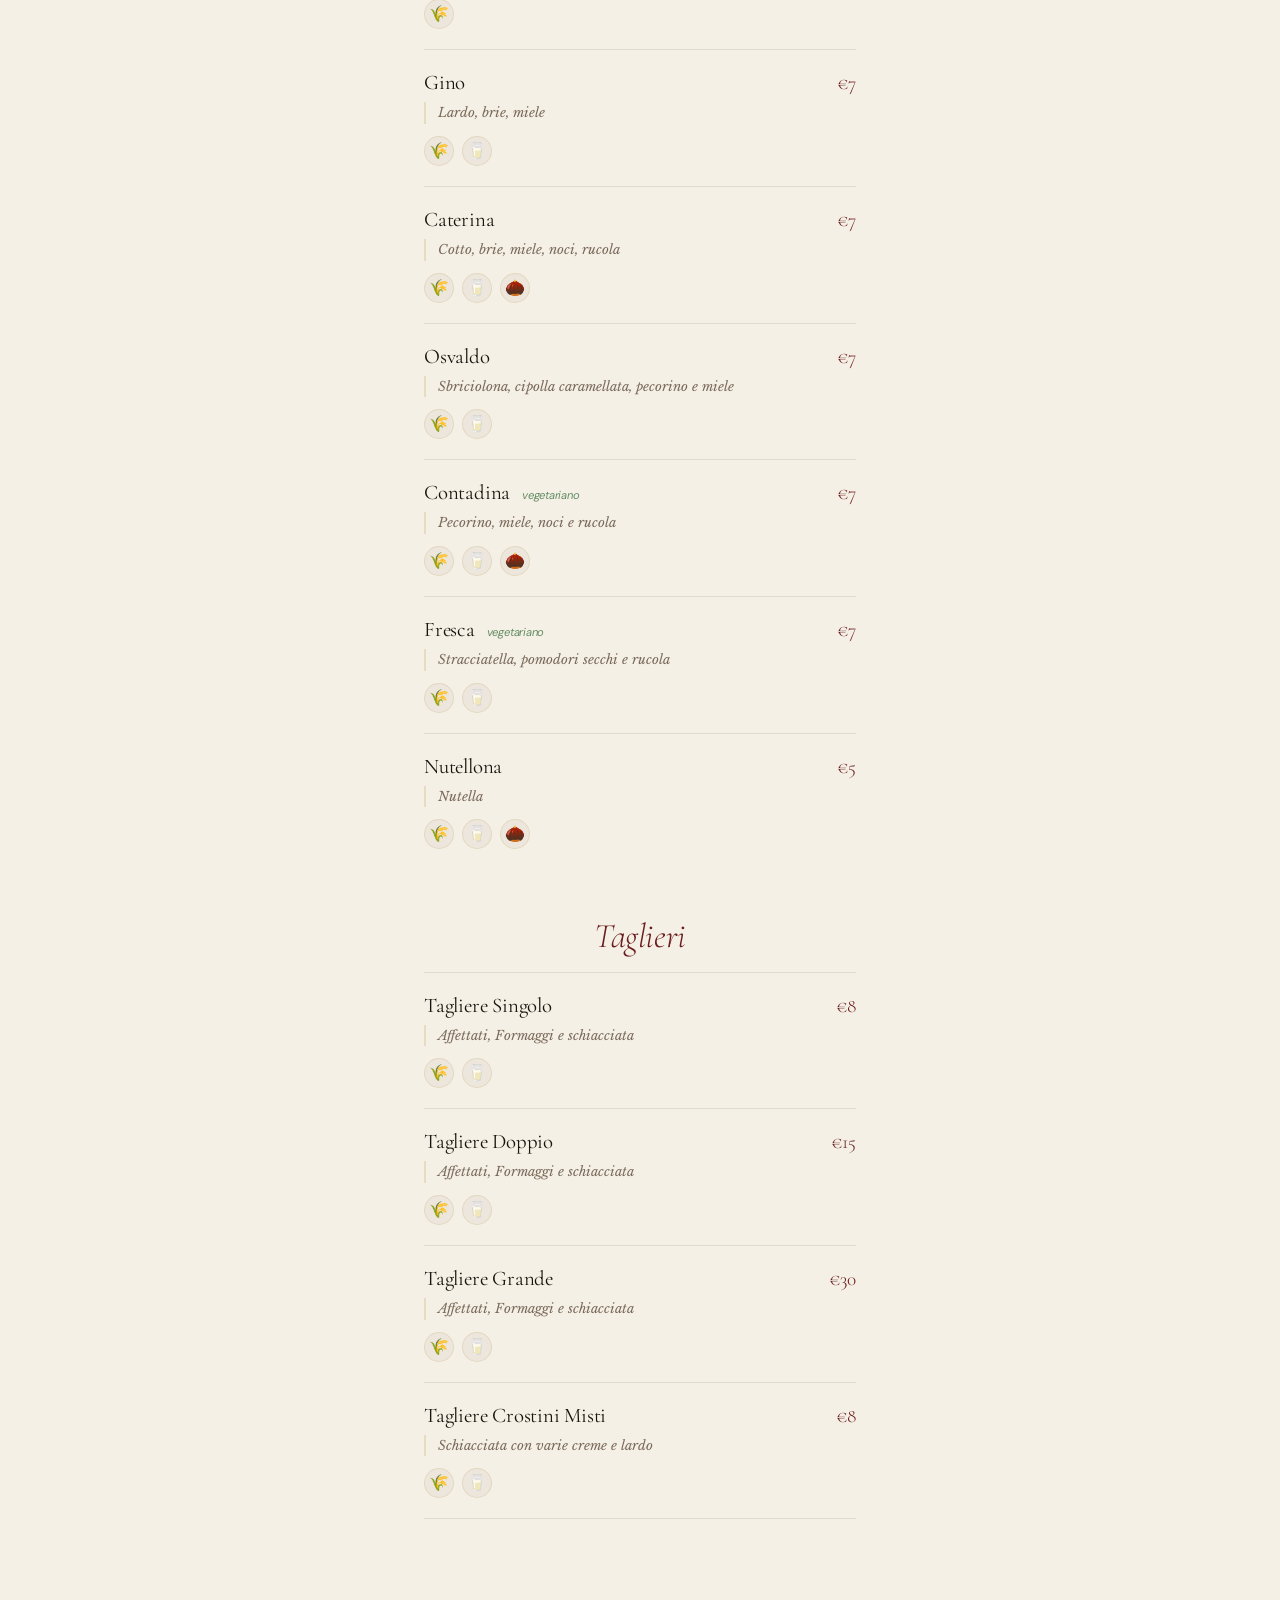
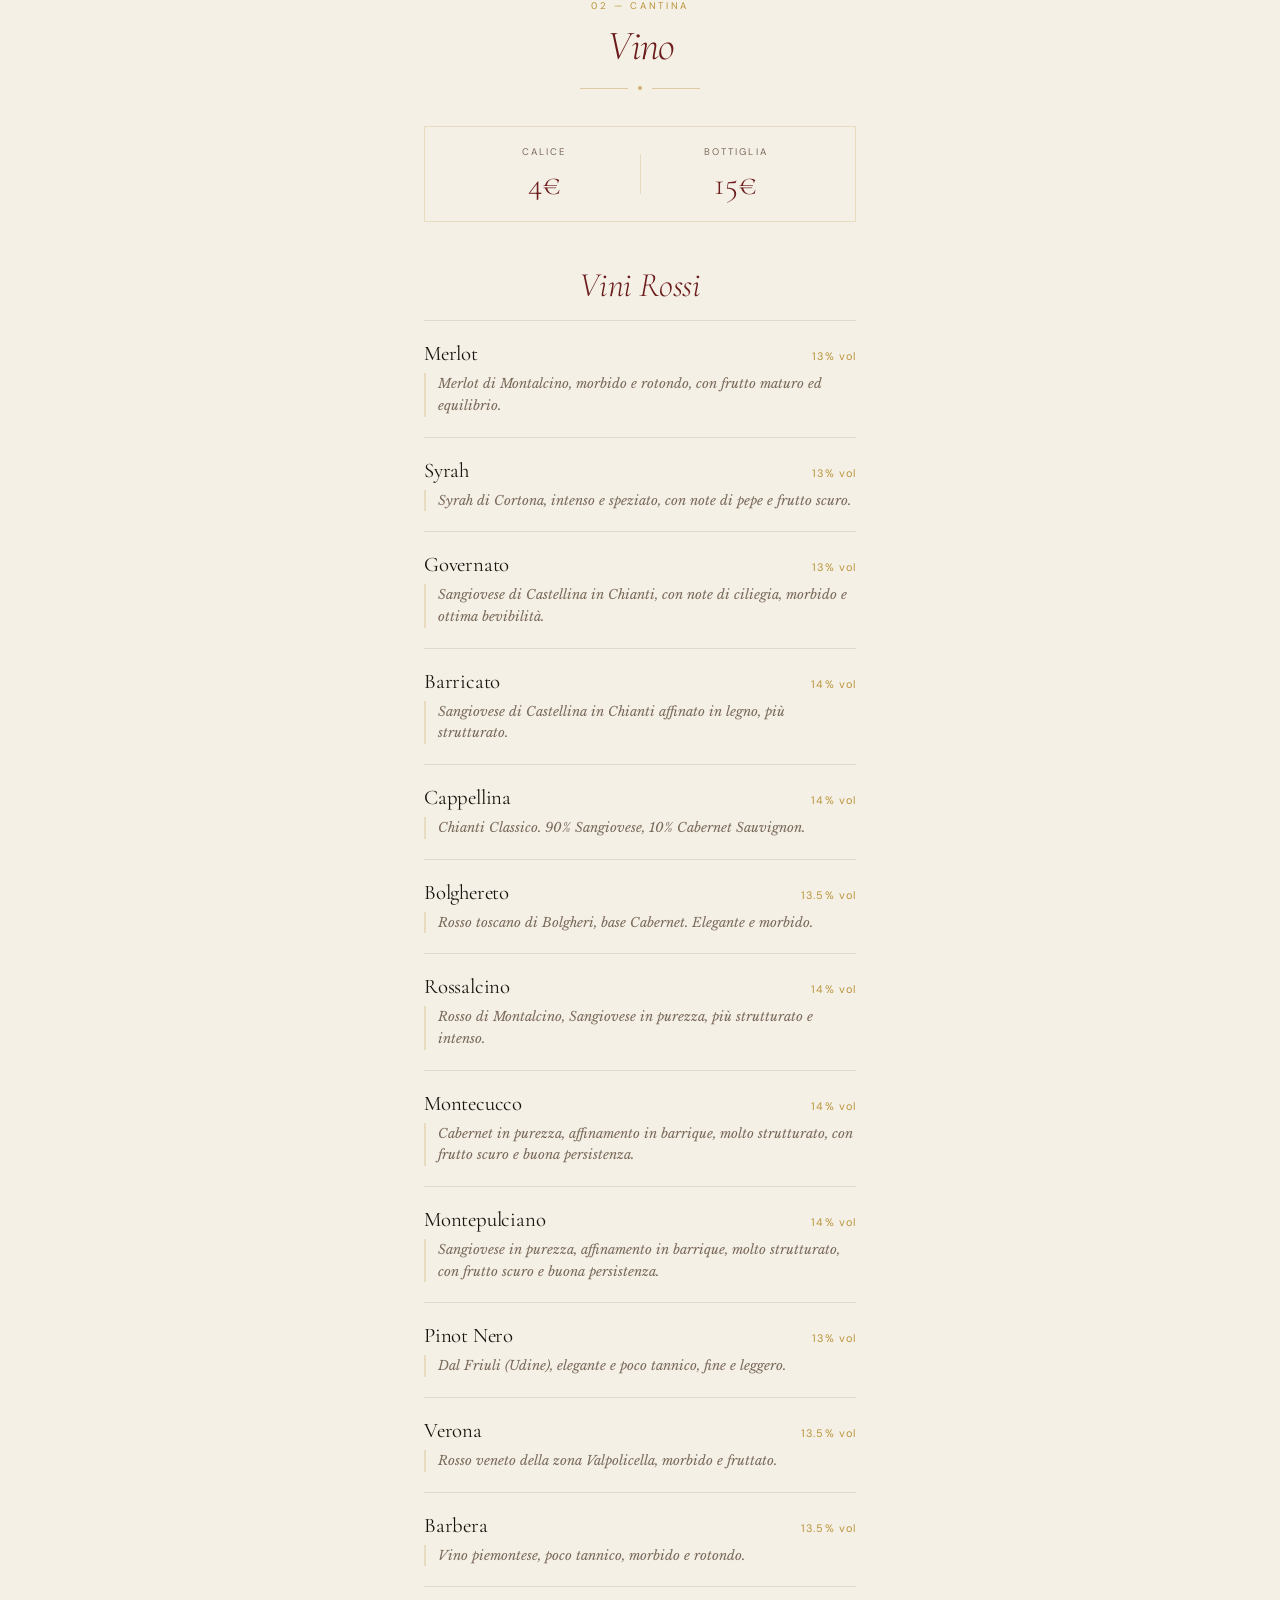
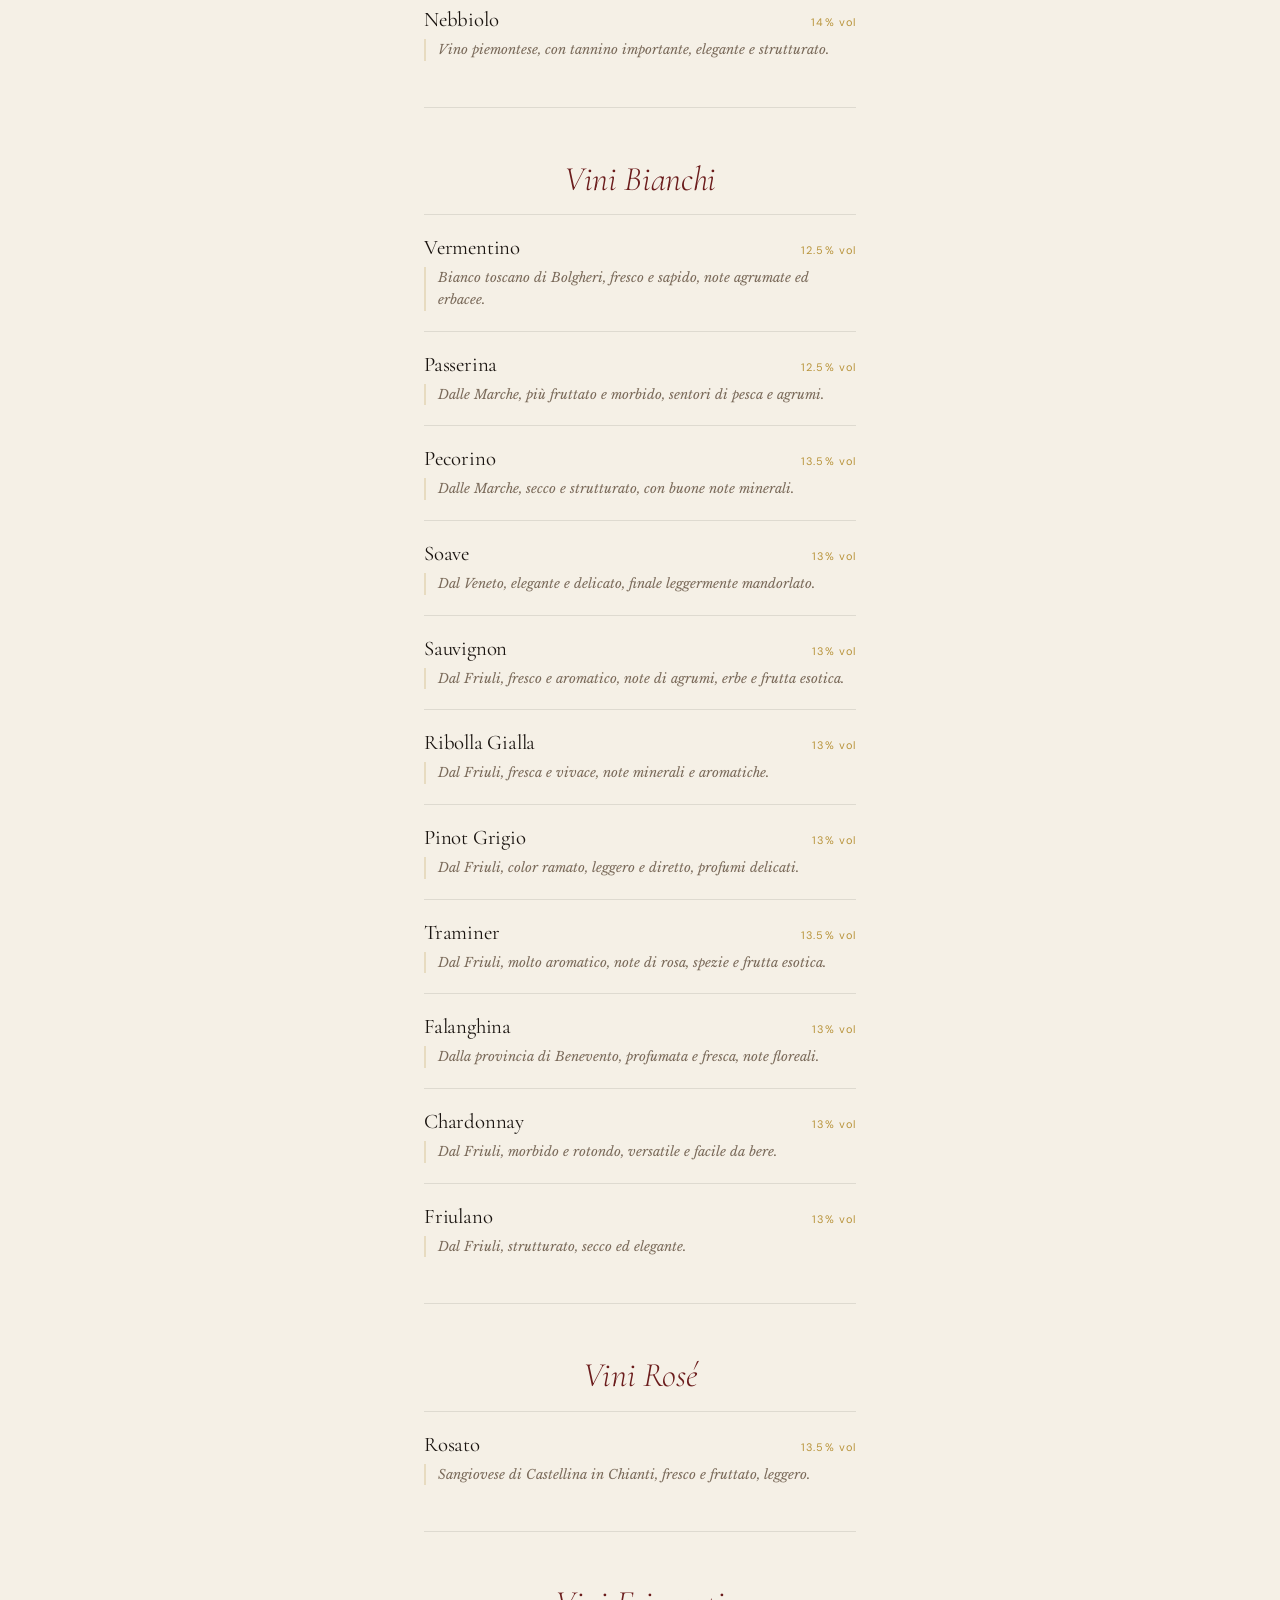
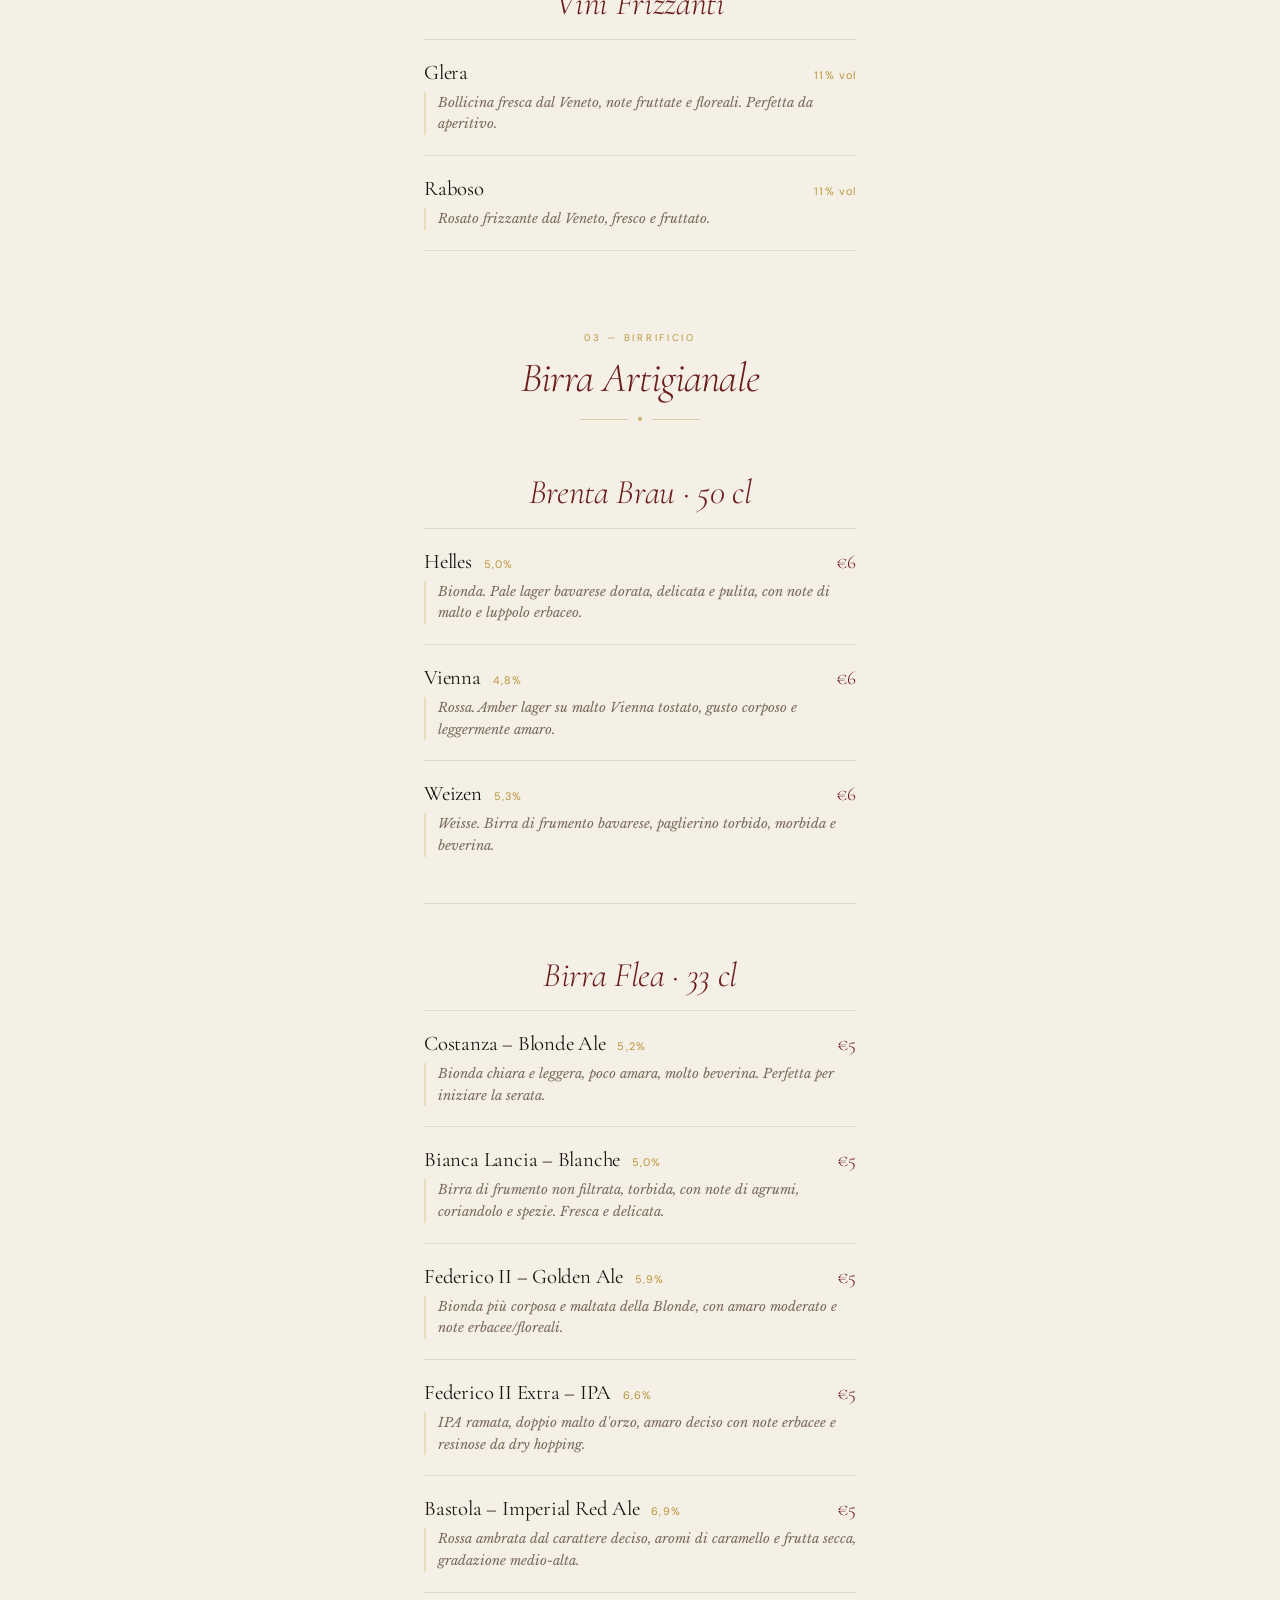
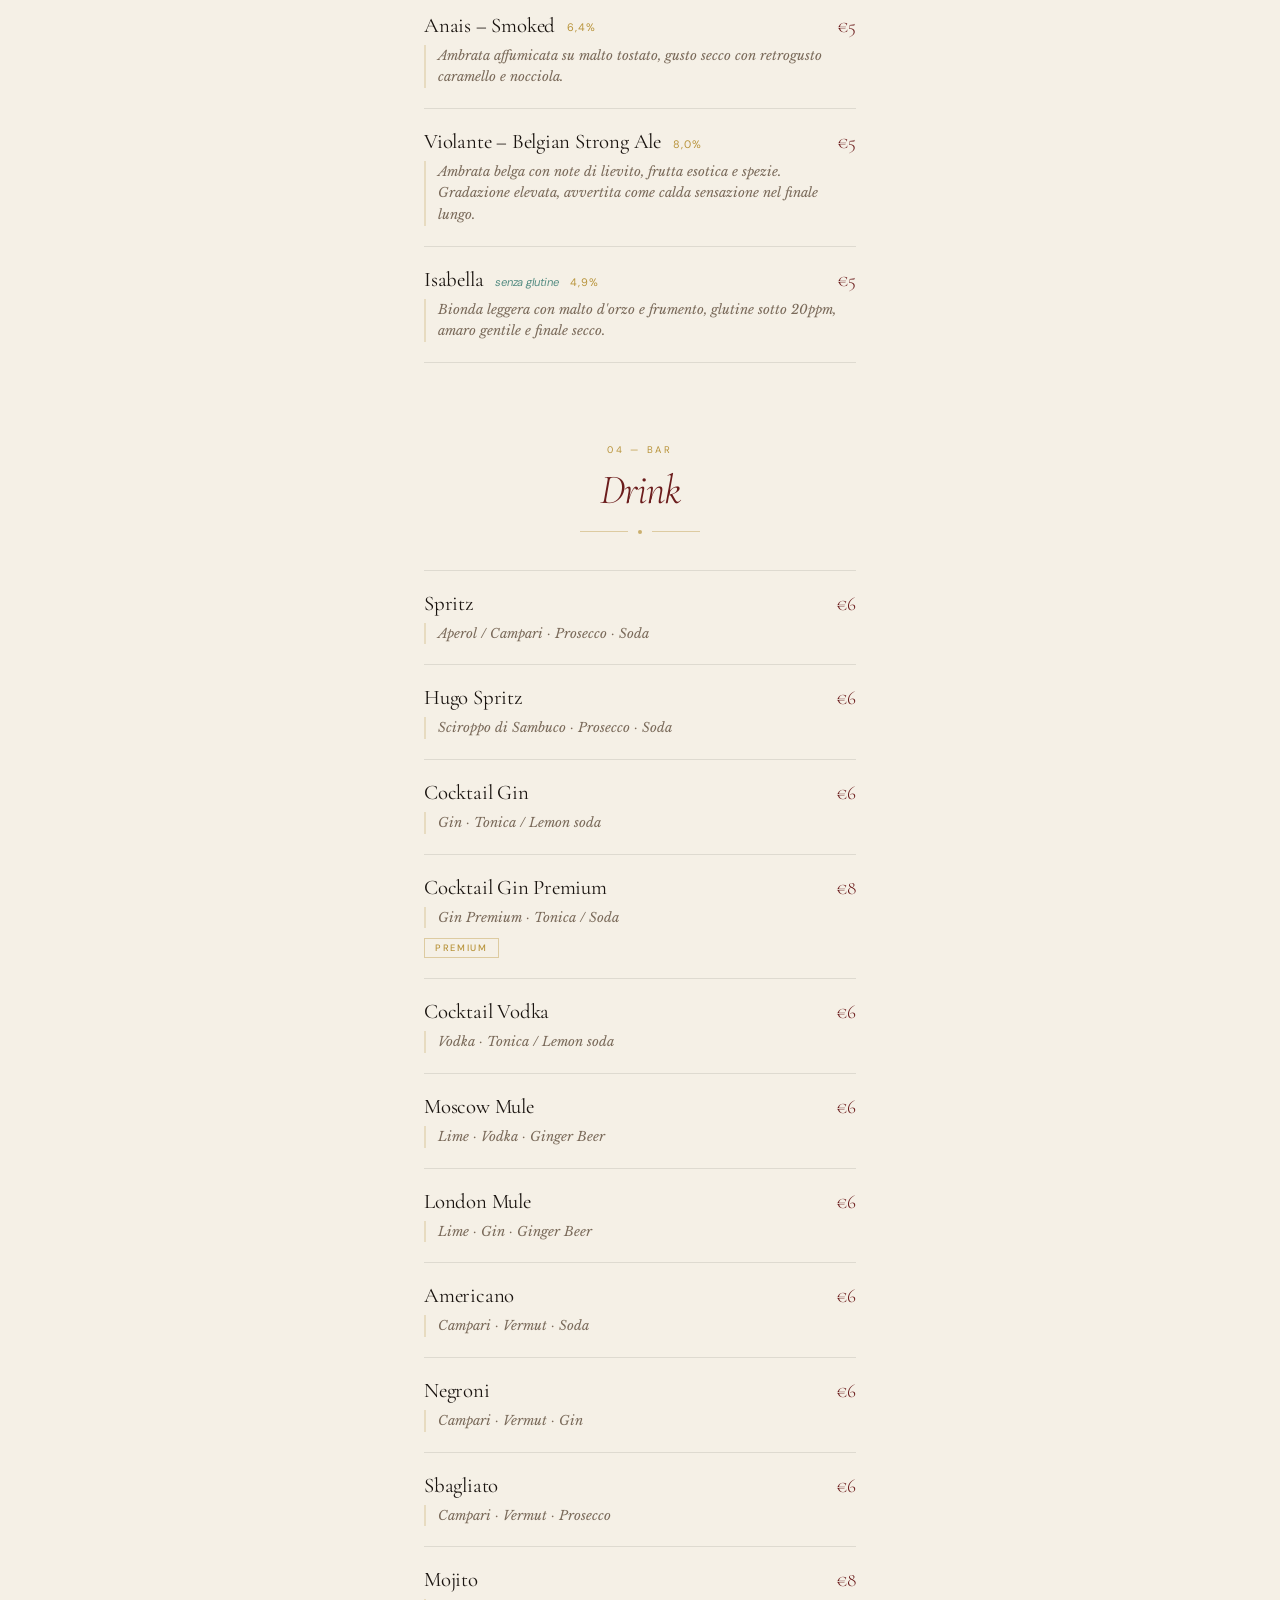
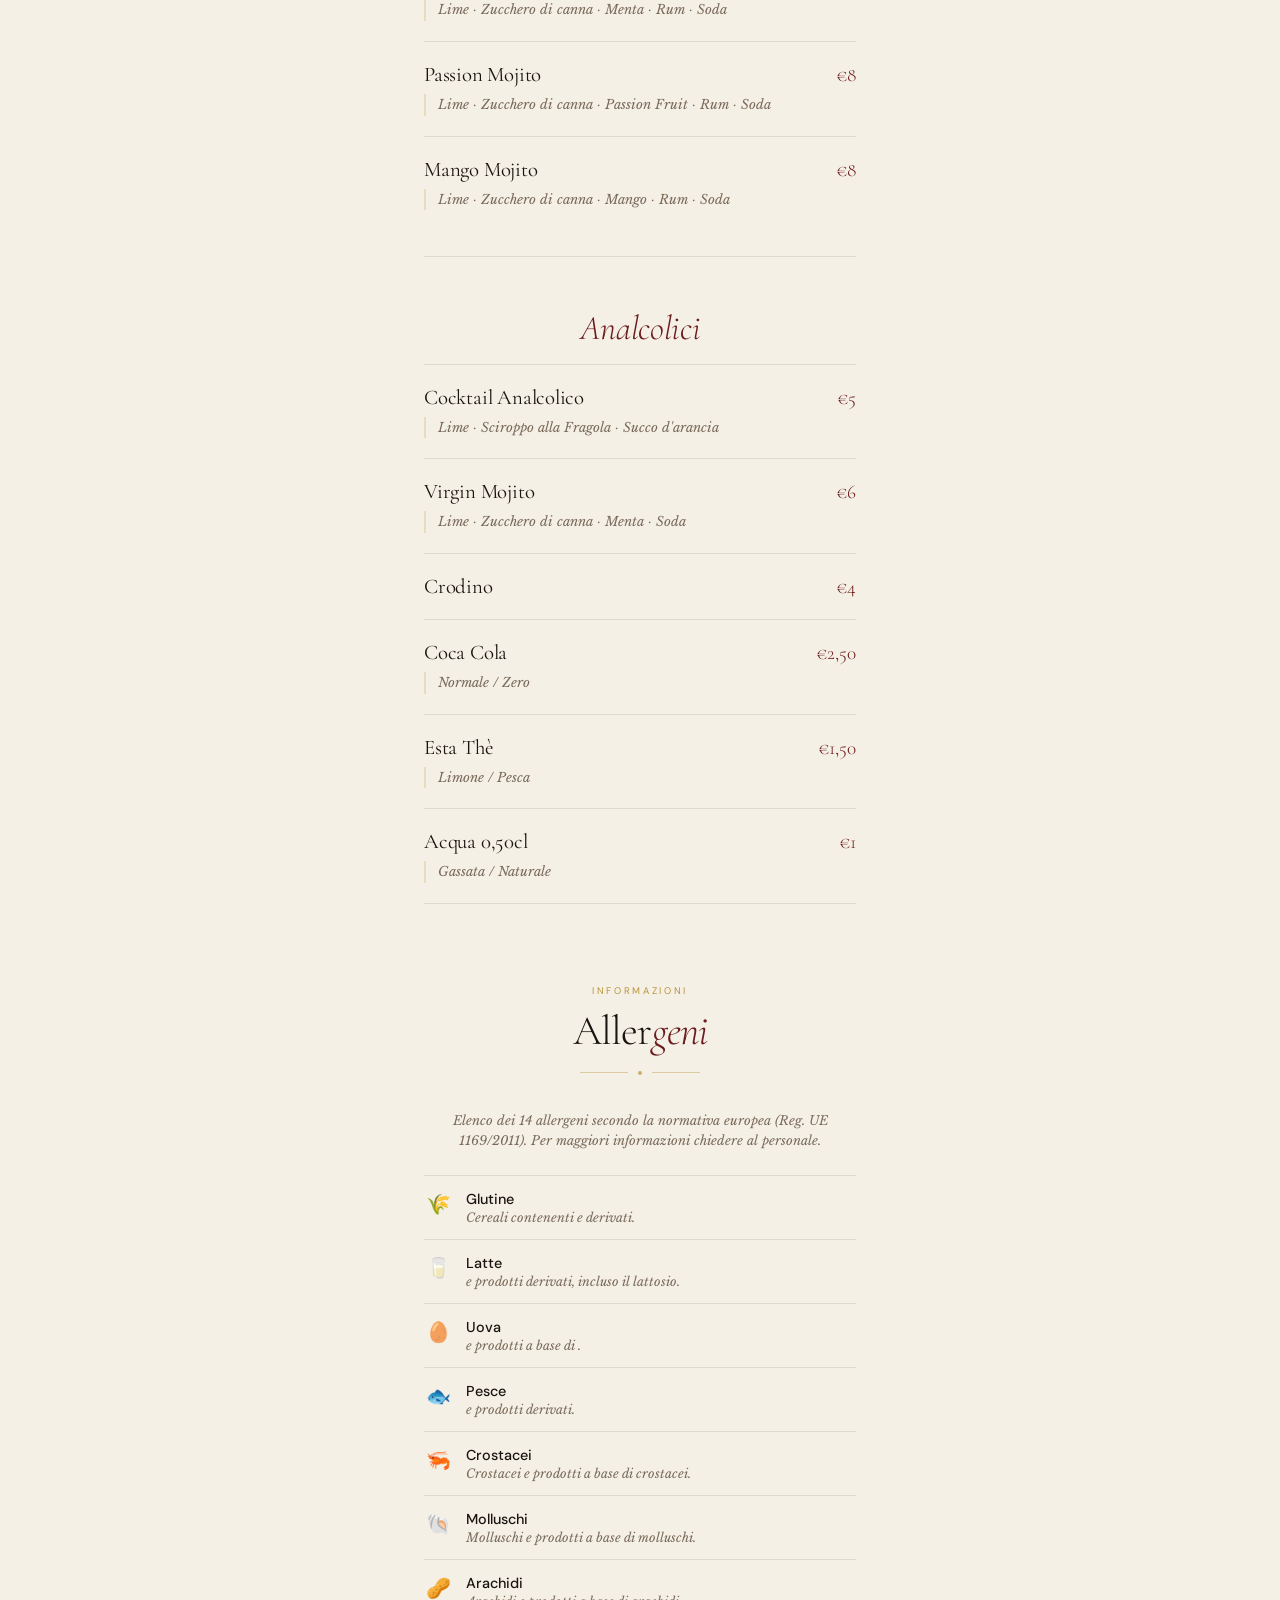
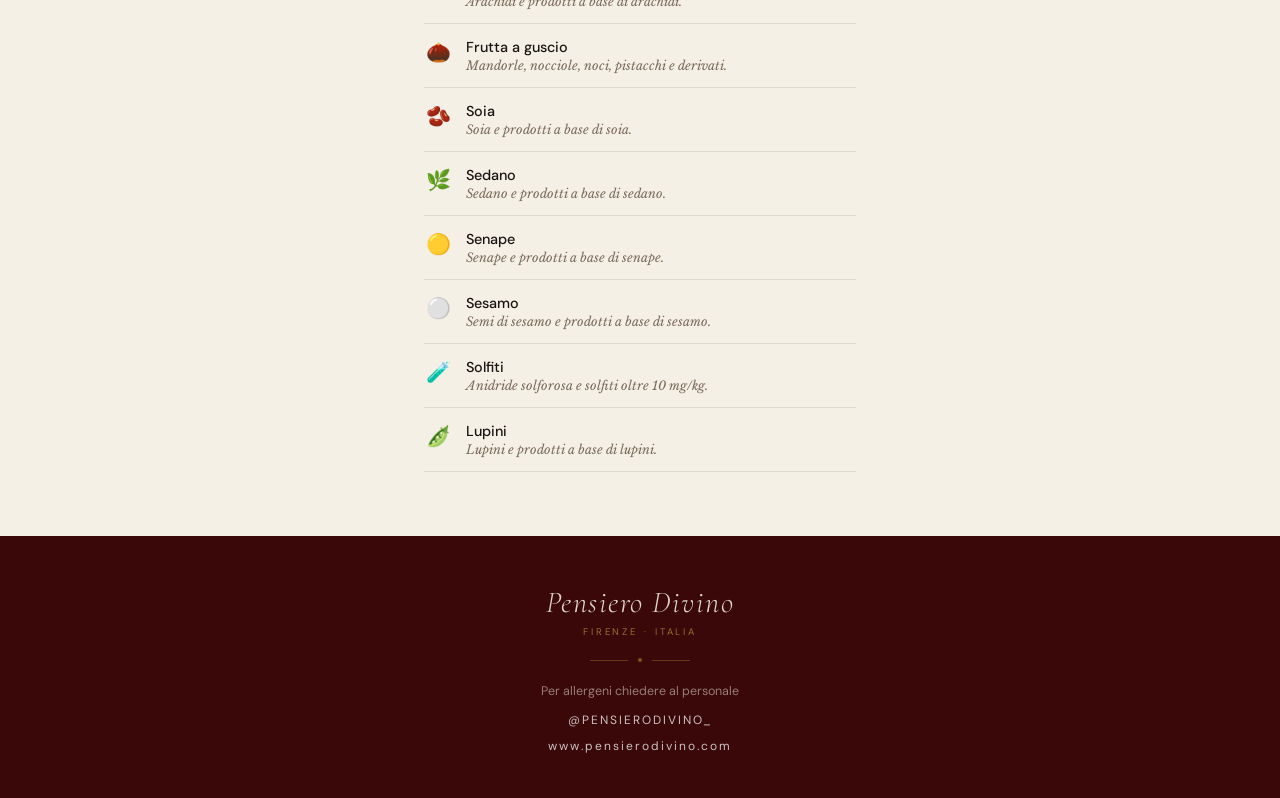
==== commit ddb9beb0: "Aggiorna la Fresca: pomodori secchi e rucola al posto di pomodoro e insalata Co-Authored-By: Claude " ====
--- a/menu/index.html
+++ b/menu/index.html
@@ -473,8 +473,8 @@
 
   <div class="item reveal">
     <div class="item-row"><div class="item-name">Fresca <span class="badge-veg" data-it>vegetariano</span><span class="badge-veg" data-en>vegetarian</span></div><div class="item-price">€7</div></div>
-    <div class="item-desc" data-it>Stracciatella, pomodoro e insalata</div>
-    <div class="item-desc" data-en>Stracciatella, tomato and salad</div>
+    <div class="item-desc" data-it>Stracciatella, pomodori secchi e rucola</div>
+    <div class="item-desc" data-en>Stracciatella, sun-dried tomatoes and arugula</div>
     <div class="allergen-pills"><span class="ap"><span>🌾</span></span><span class="ap"><span>🥛</span></span></div>
   </div>
 
